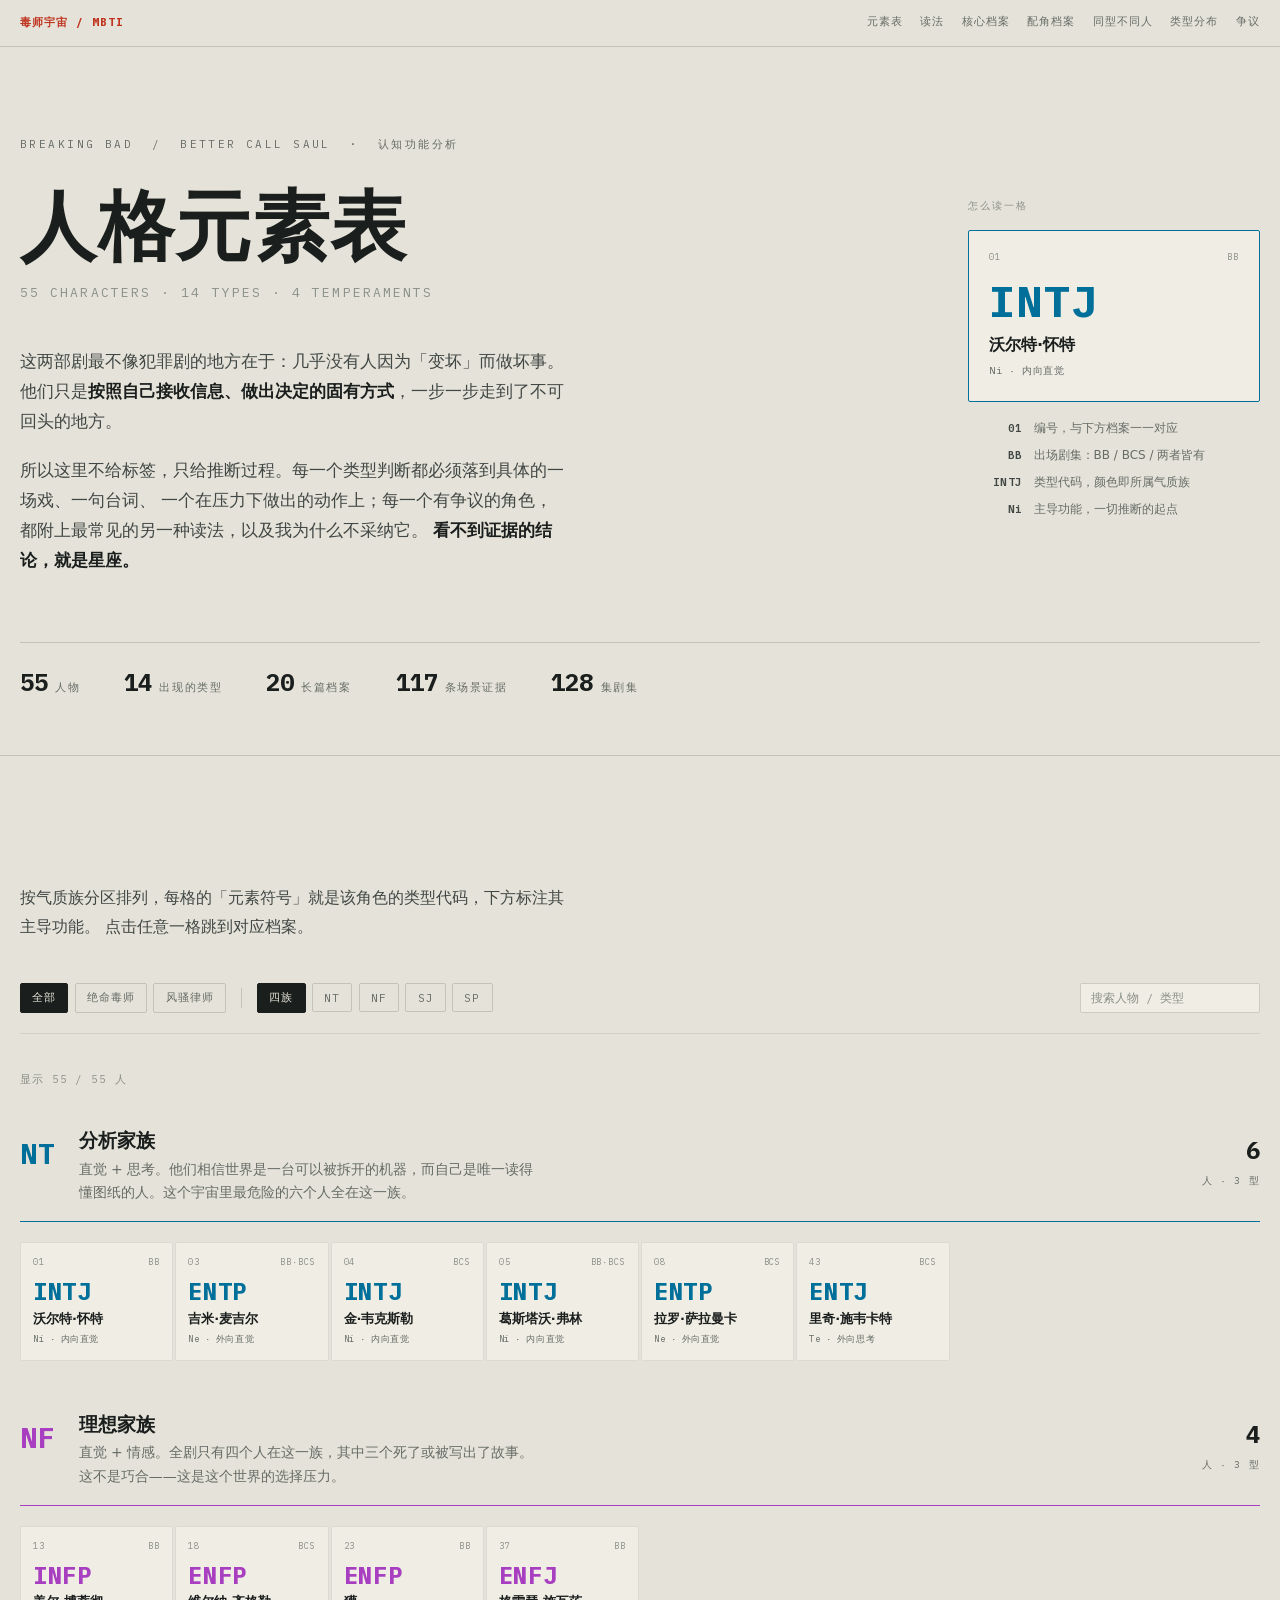
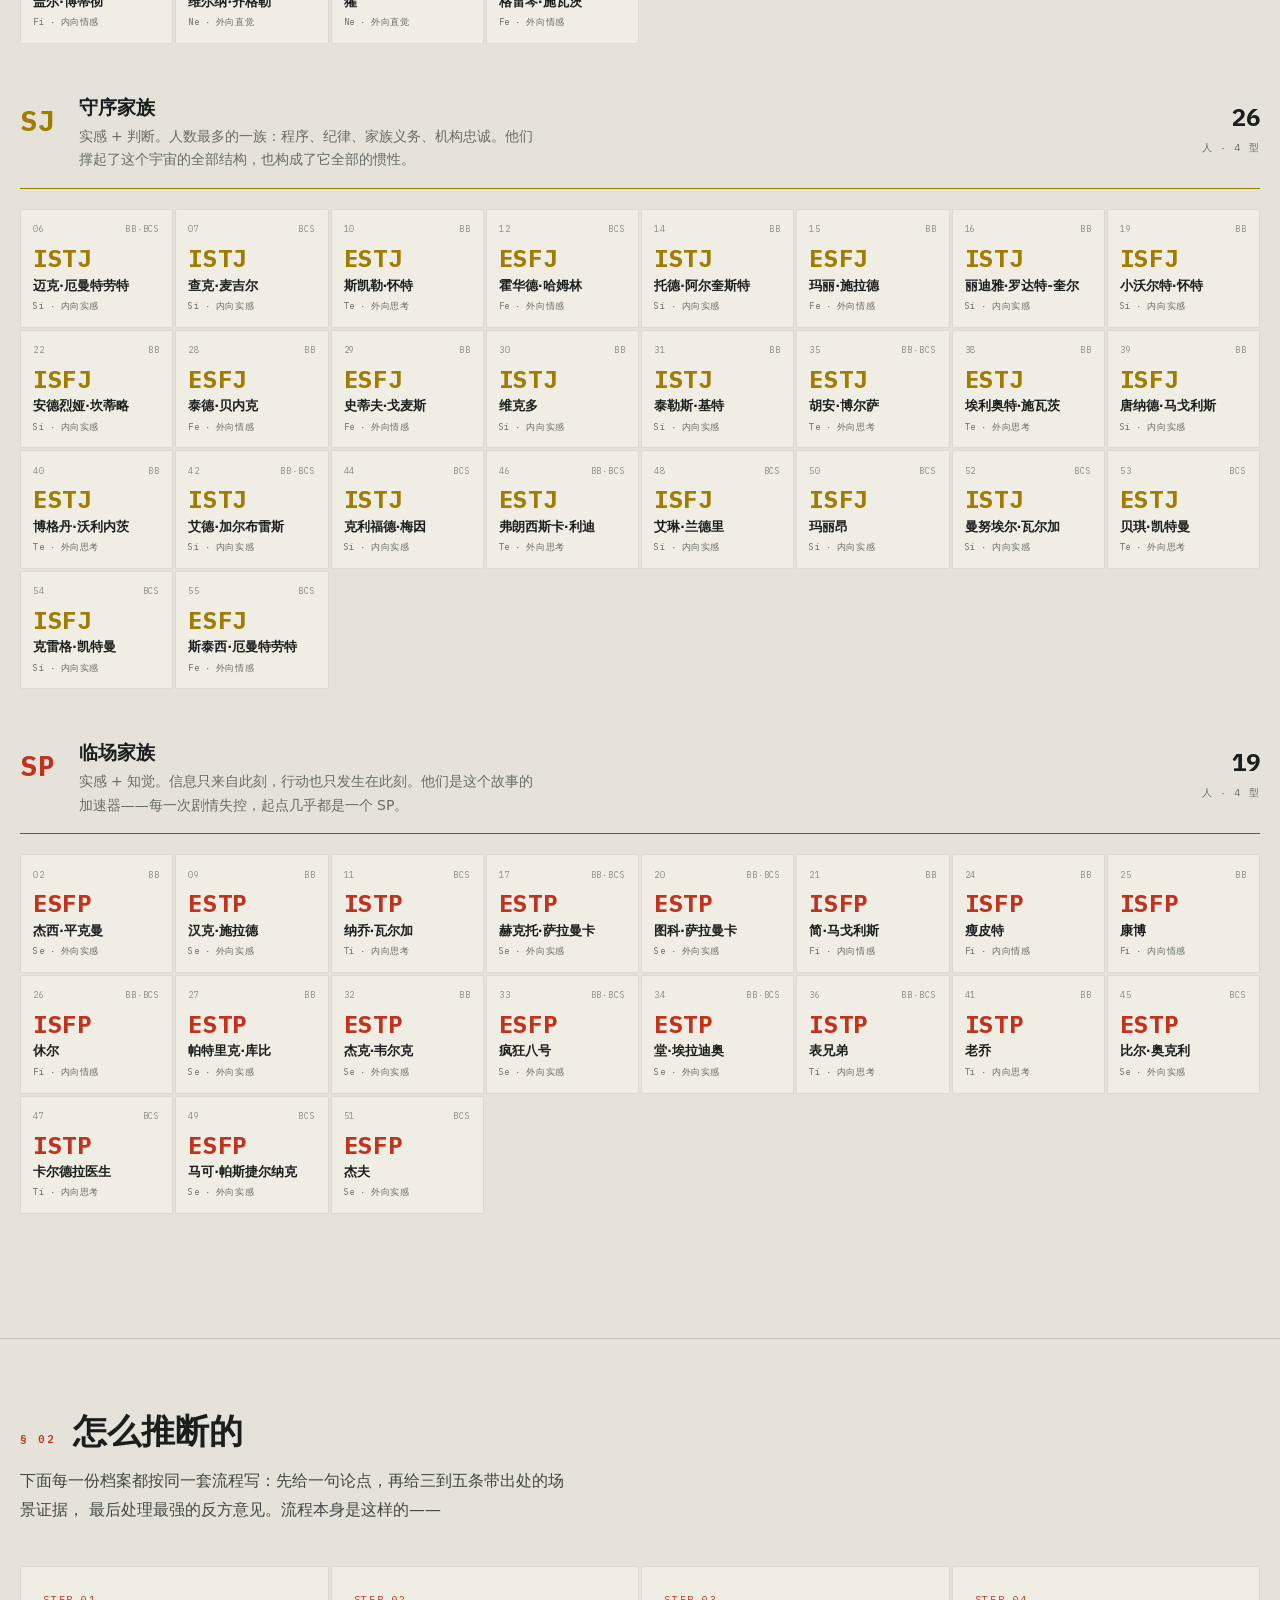
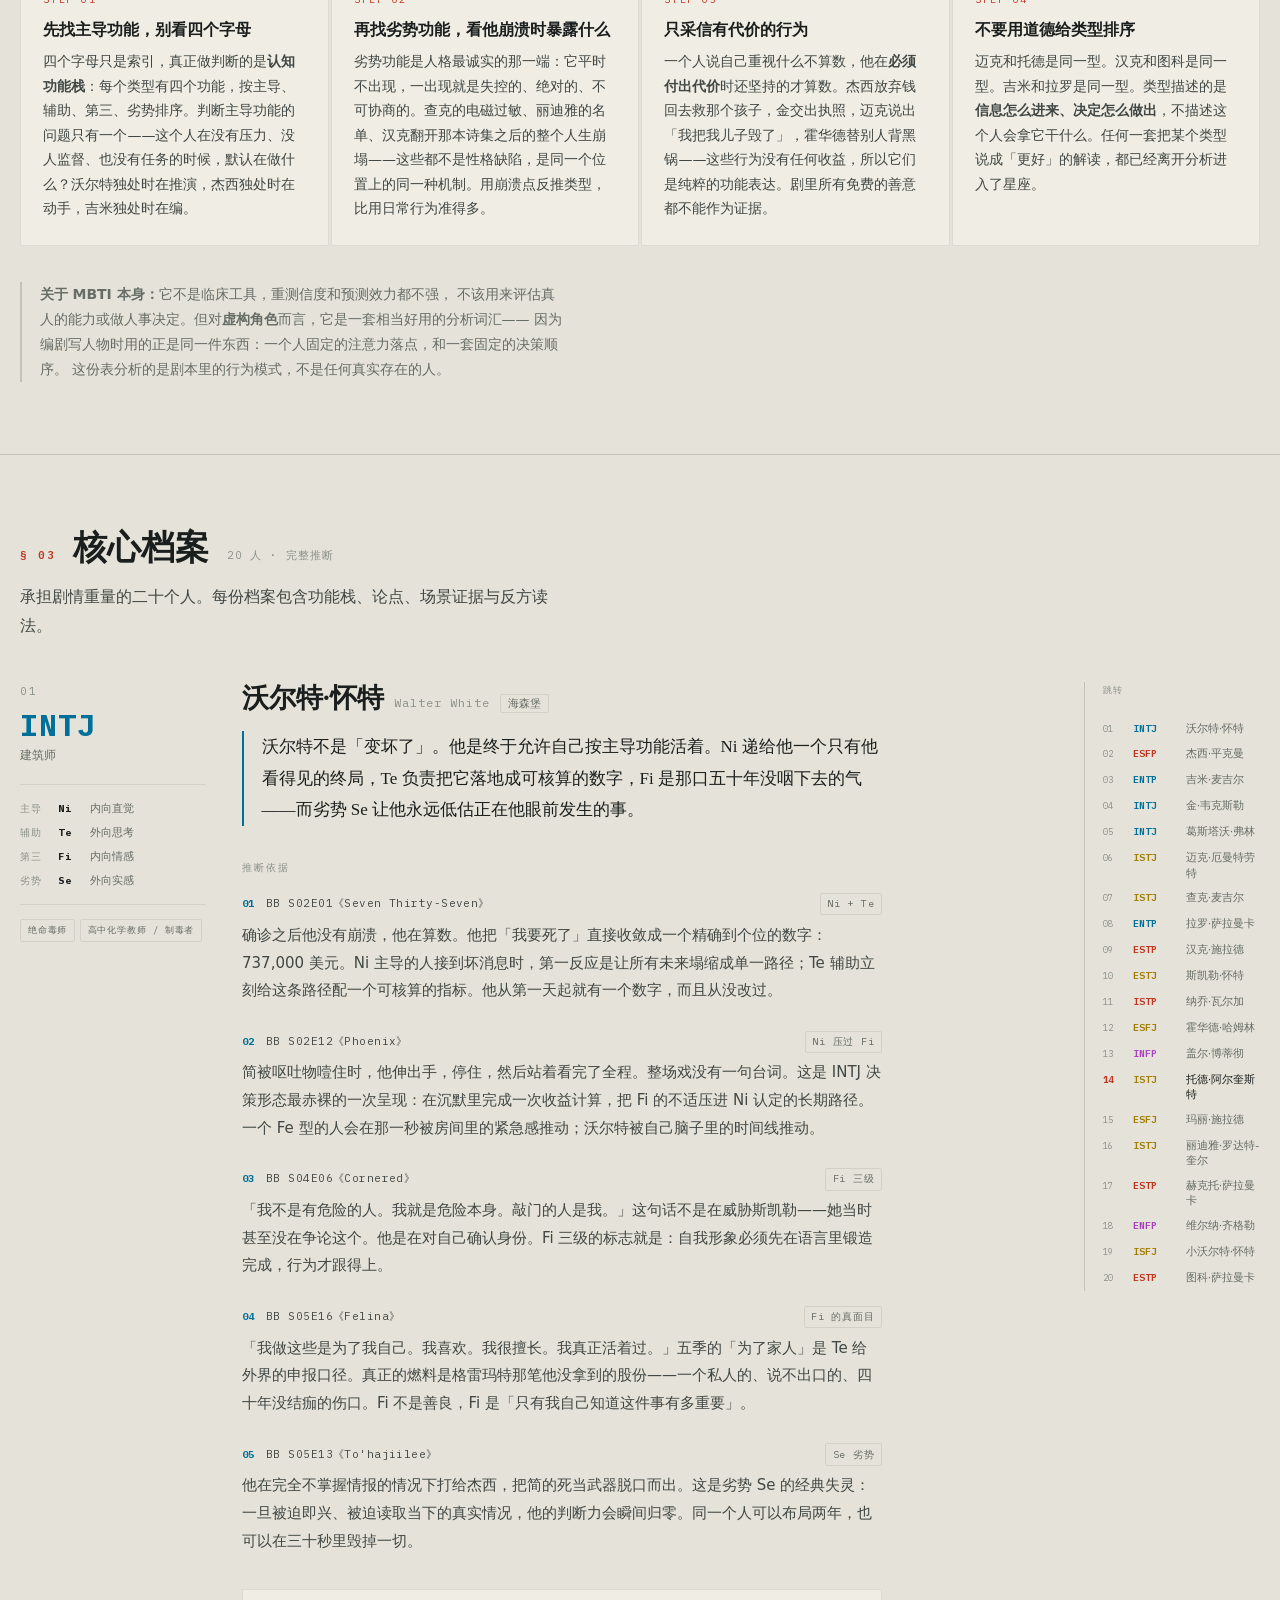
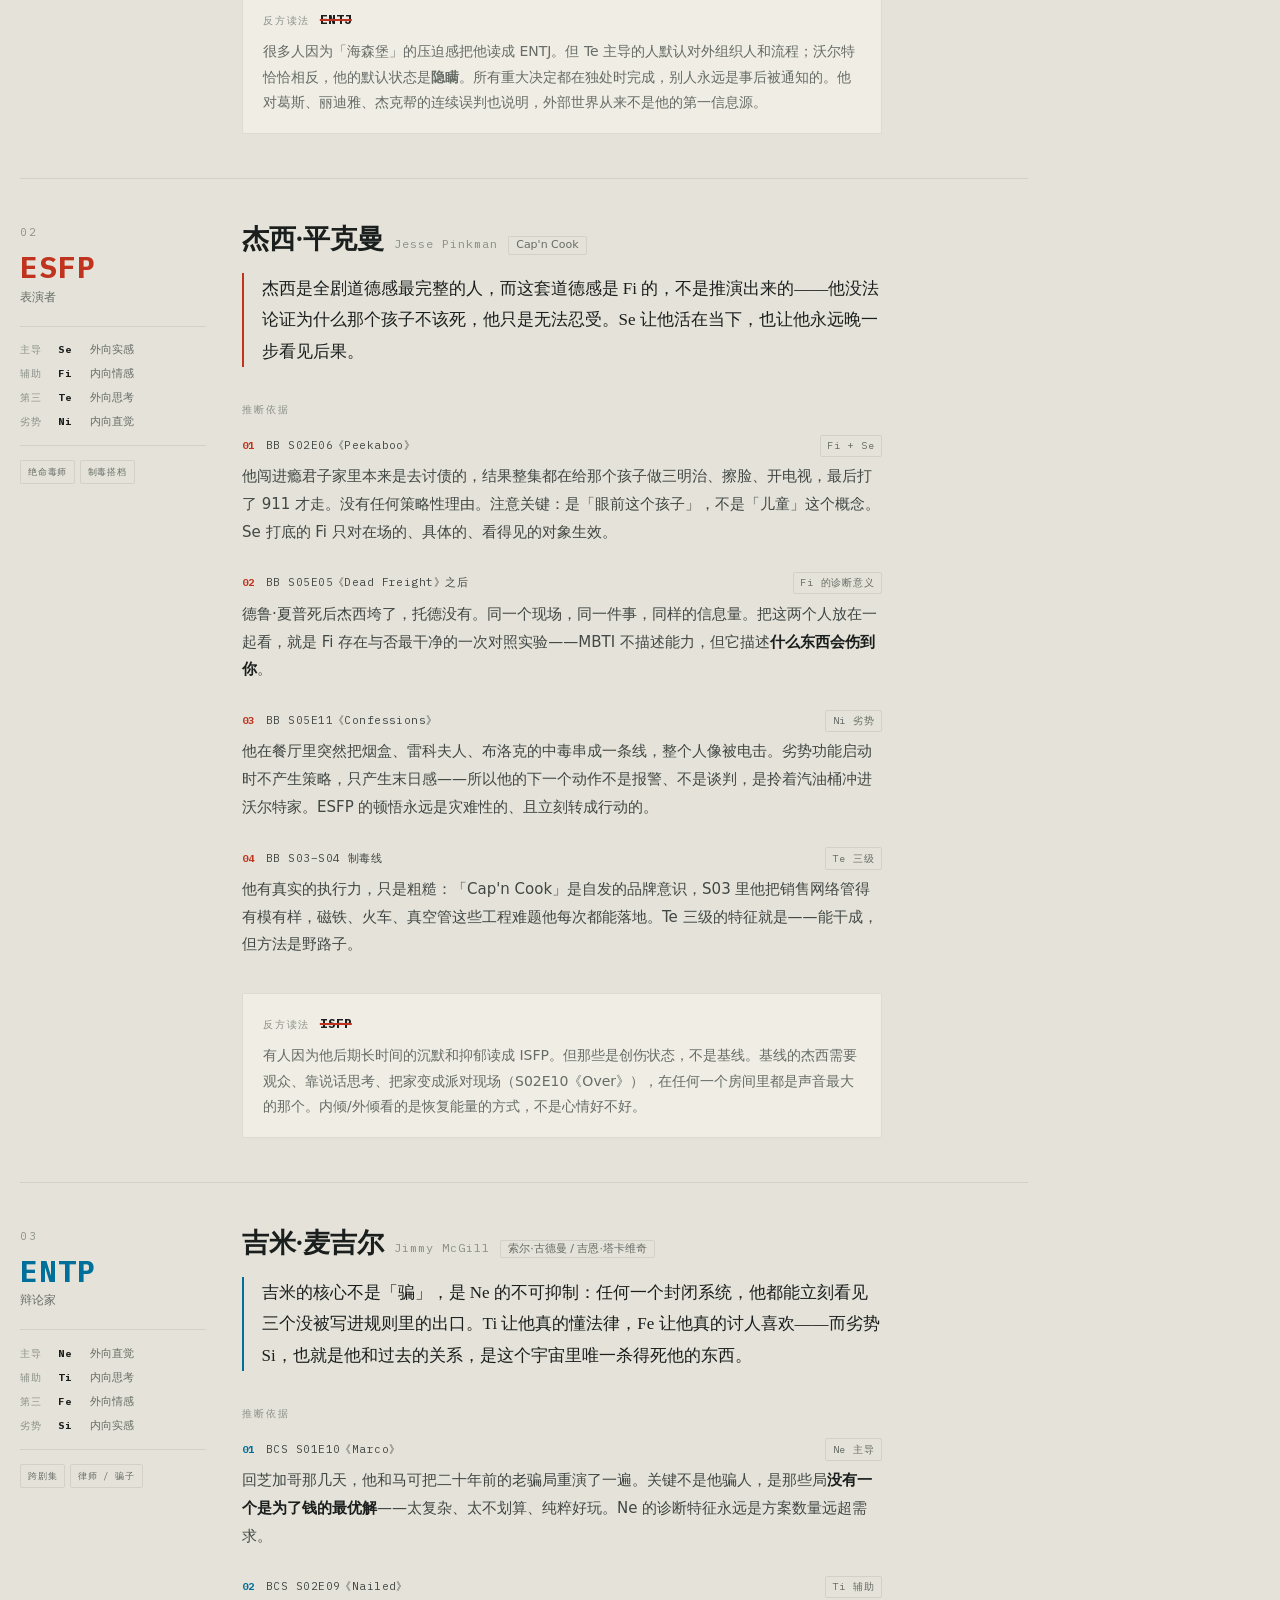
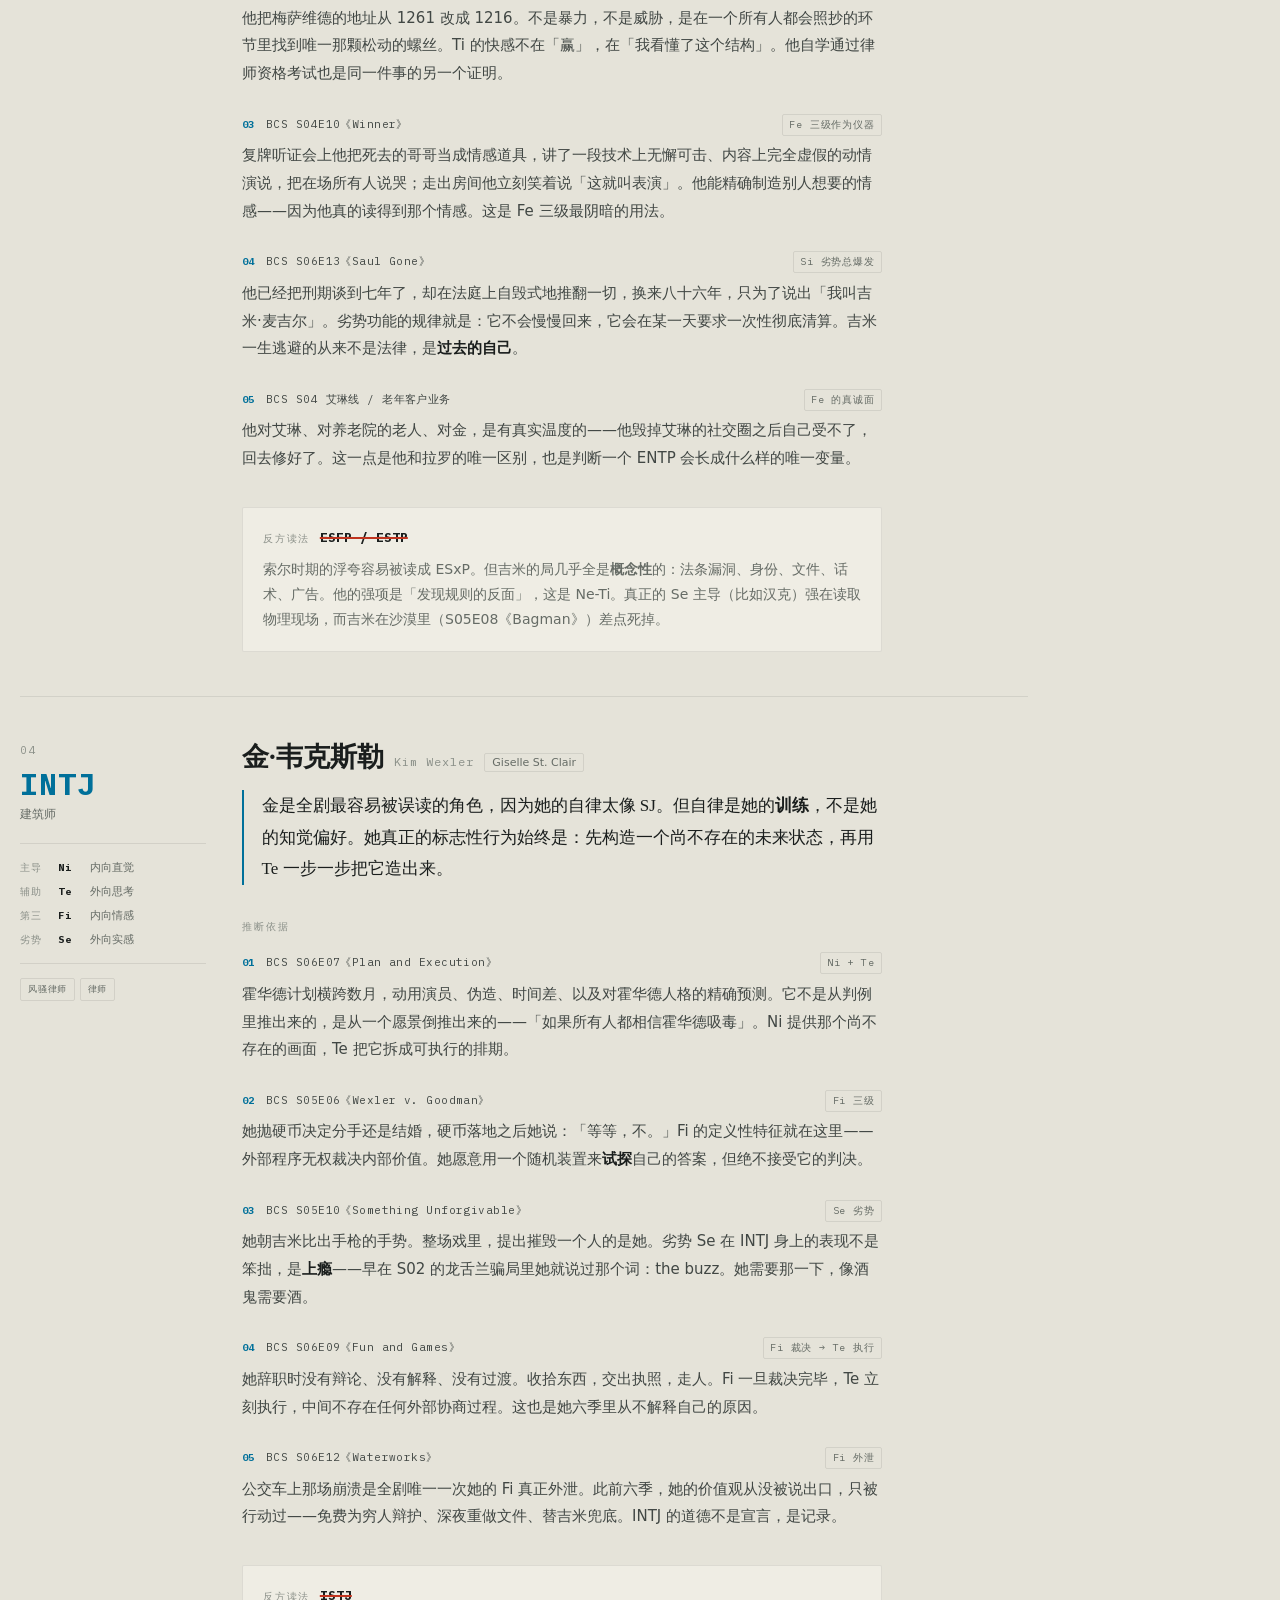
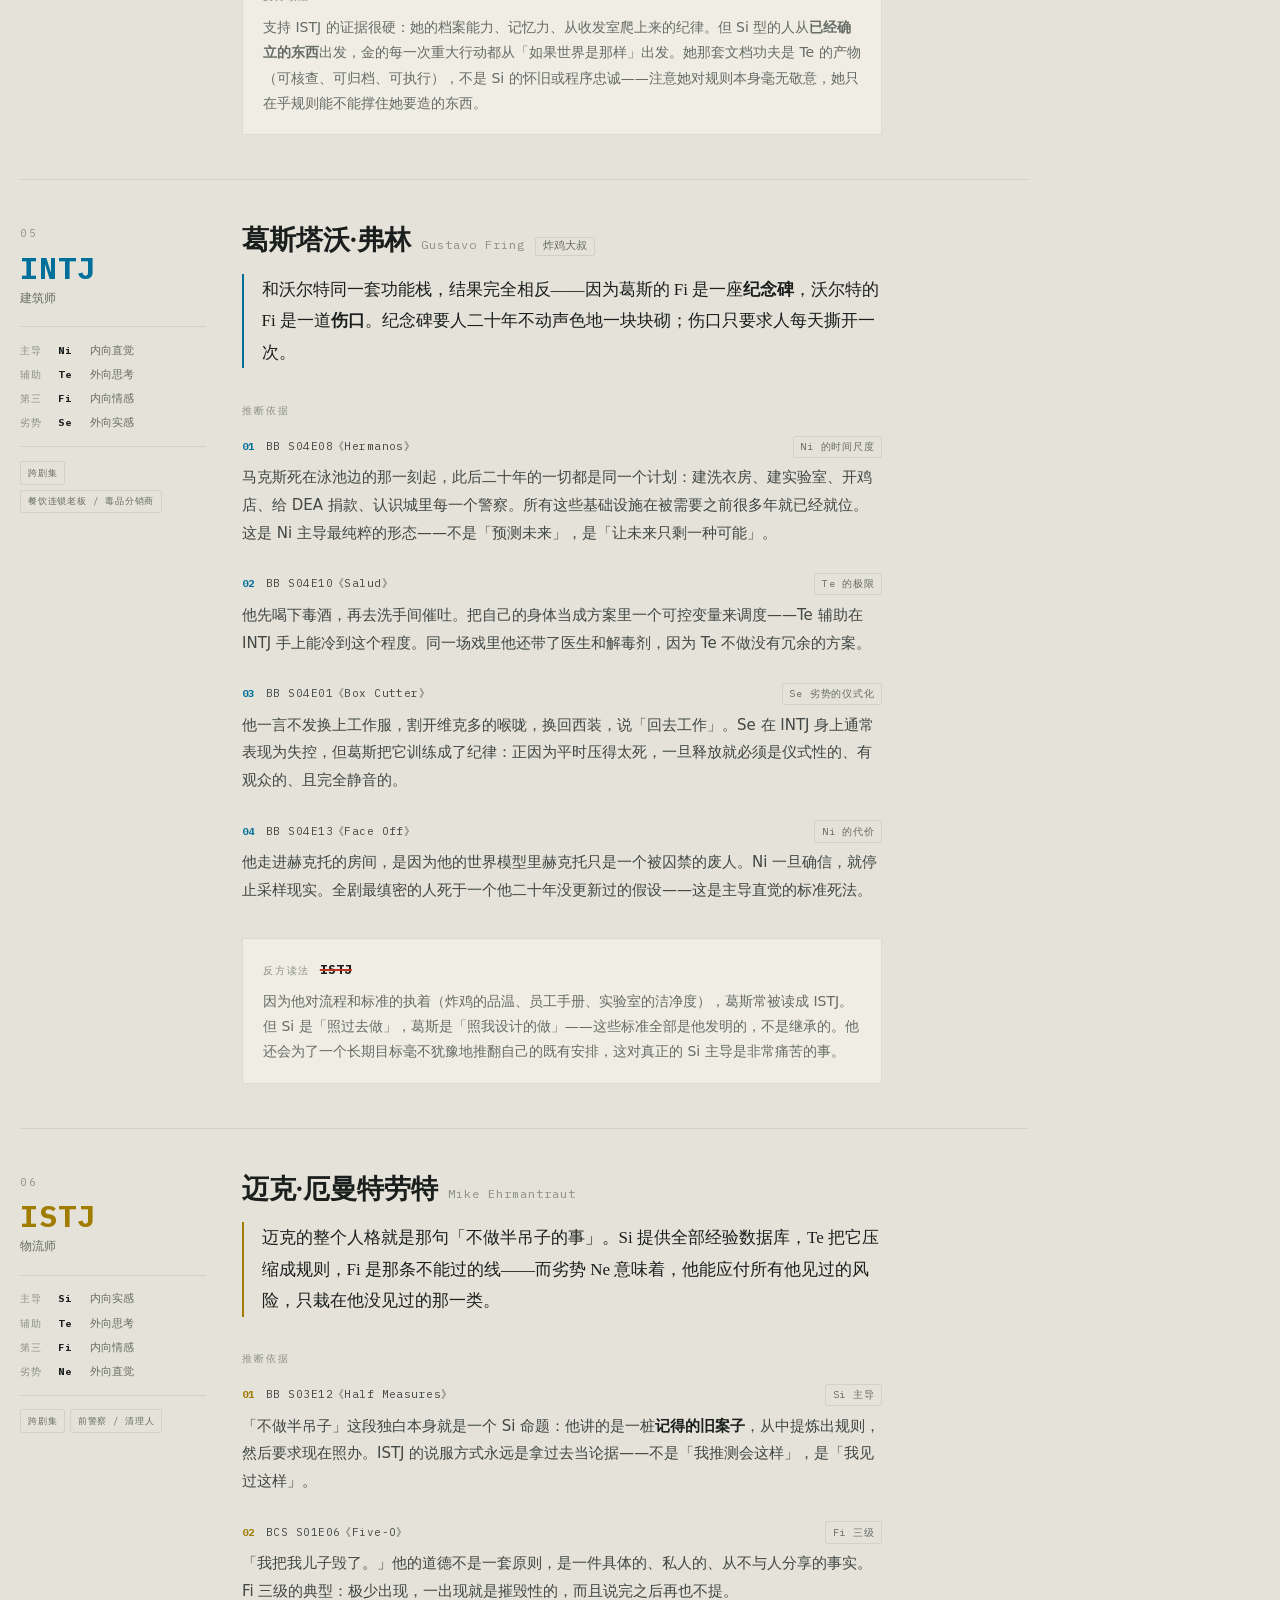
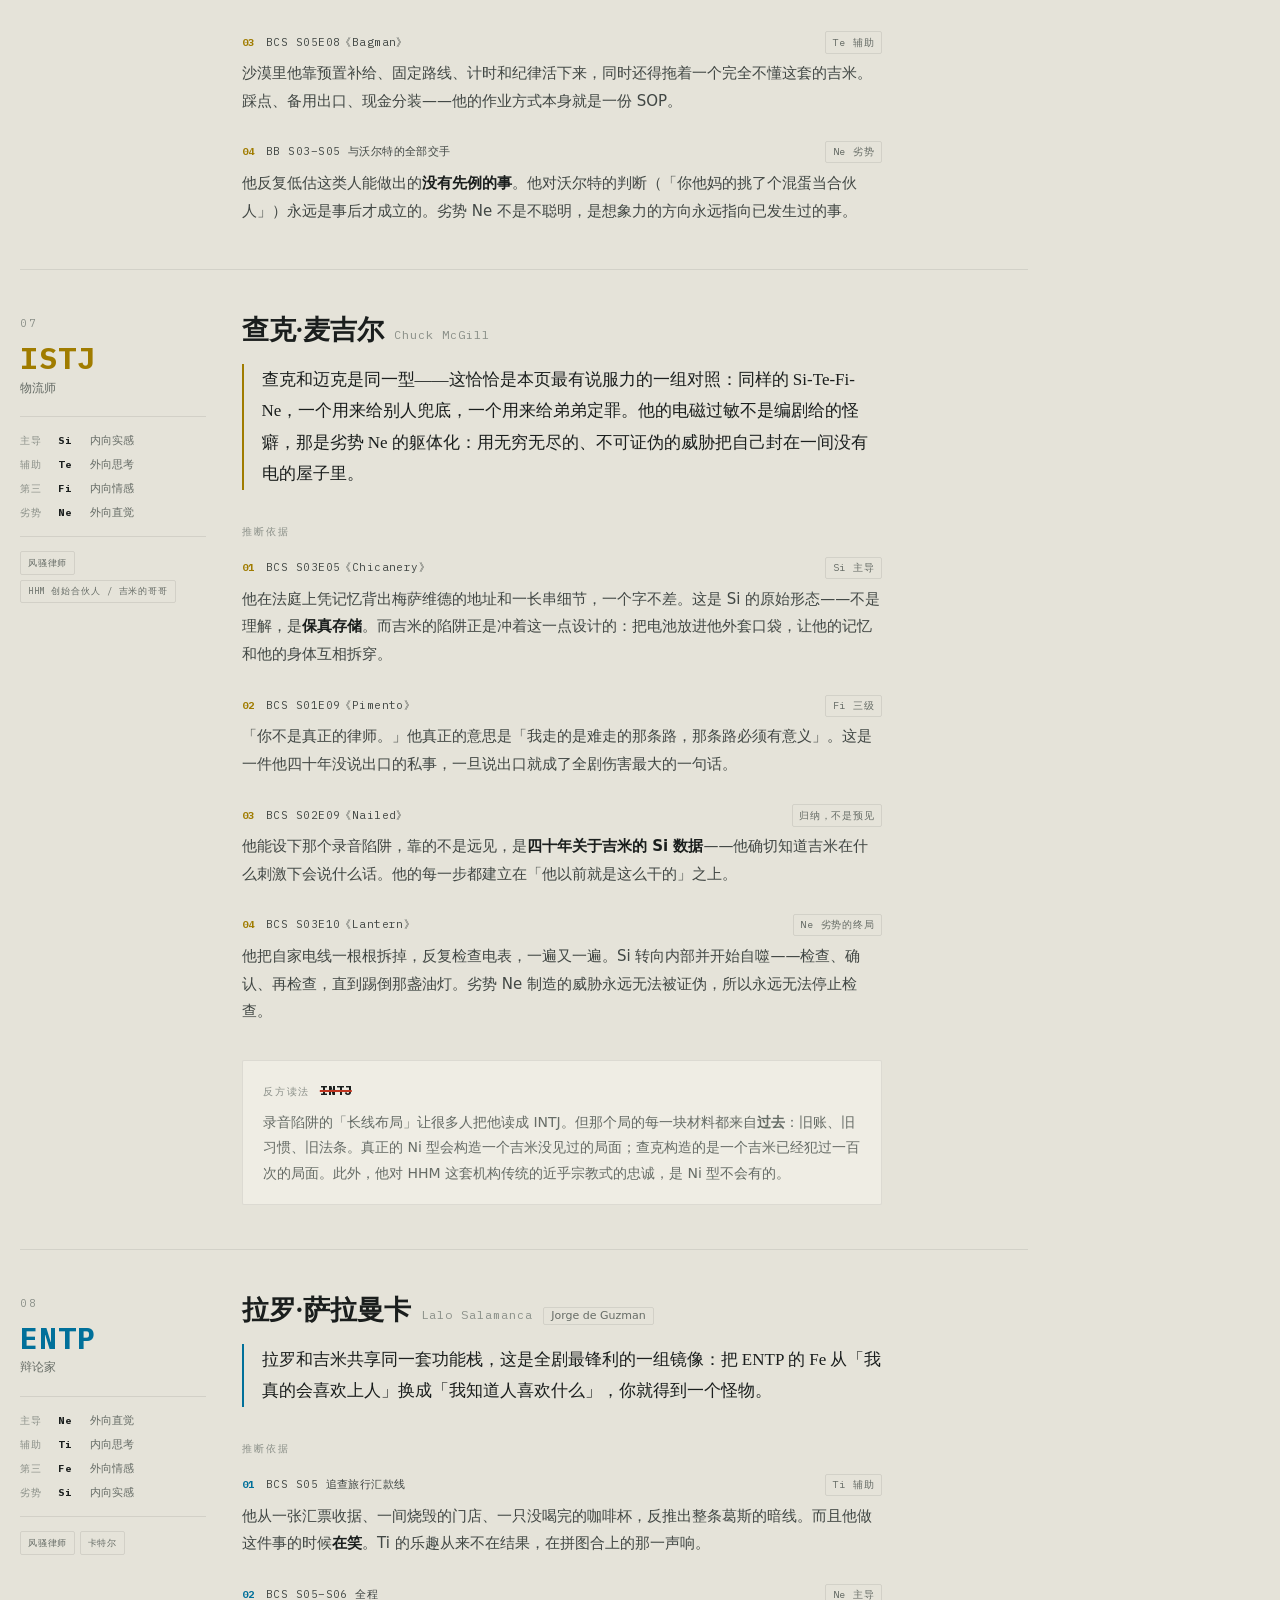
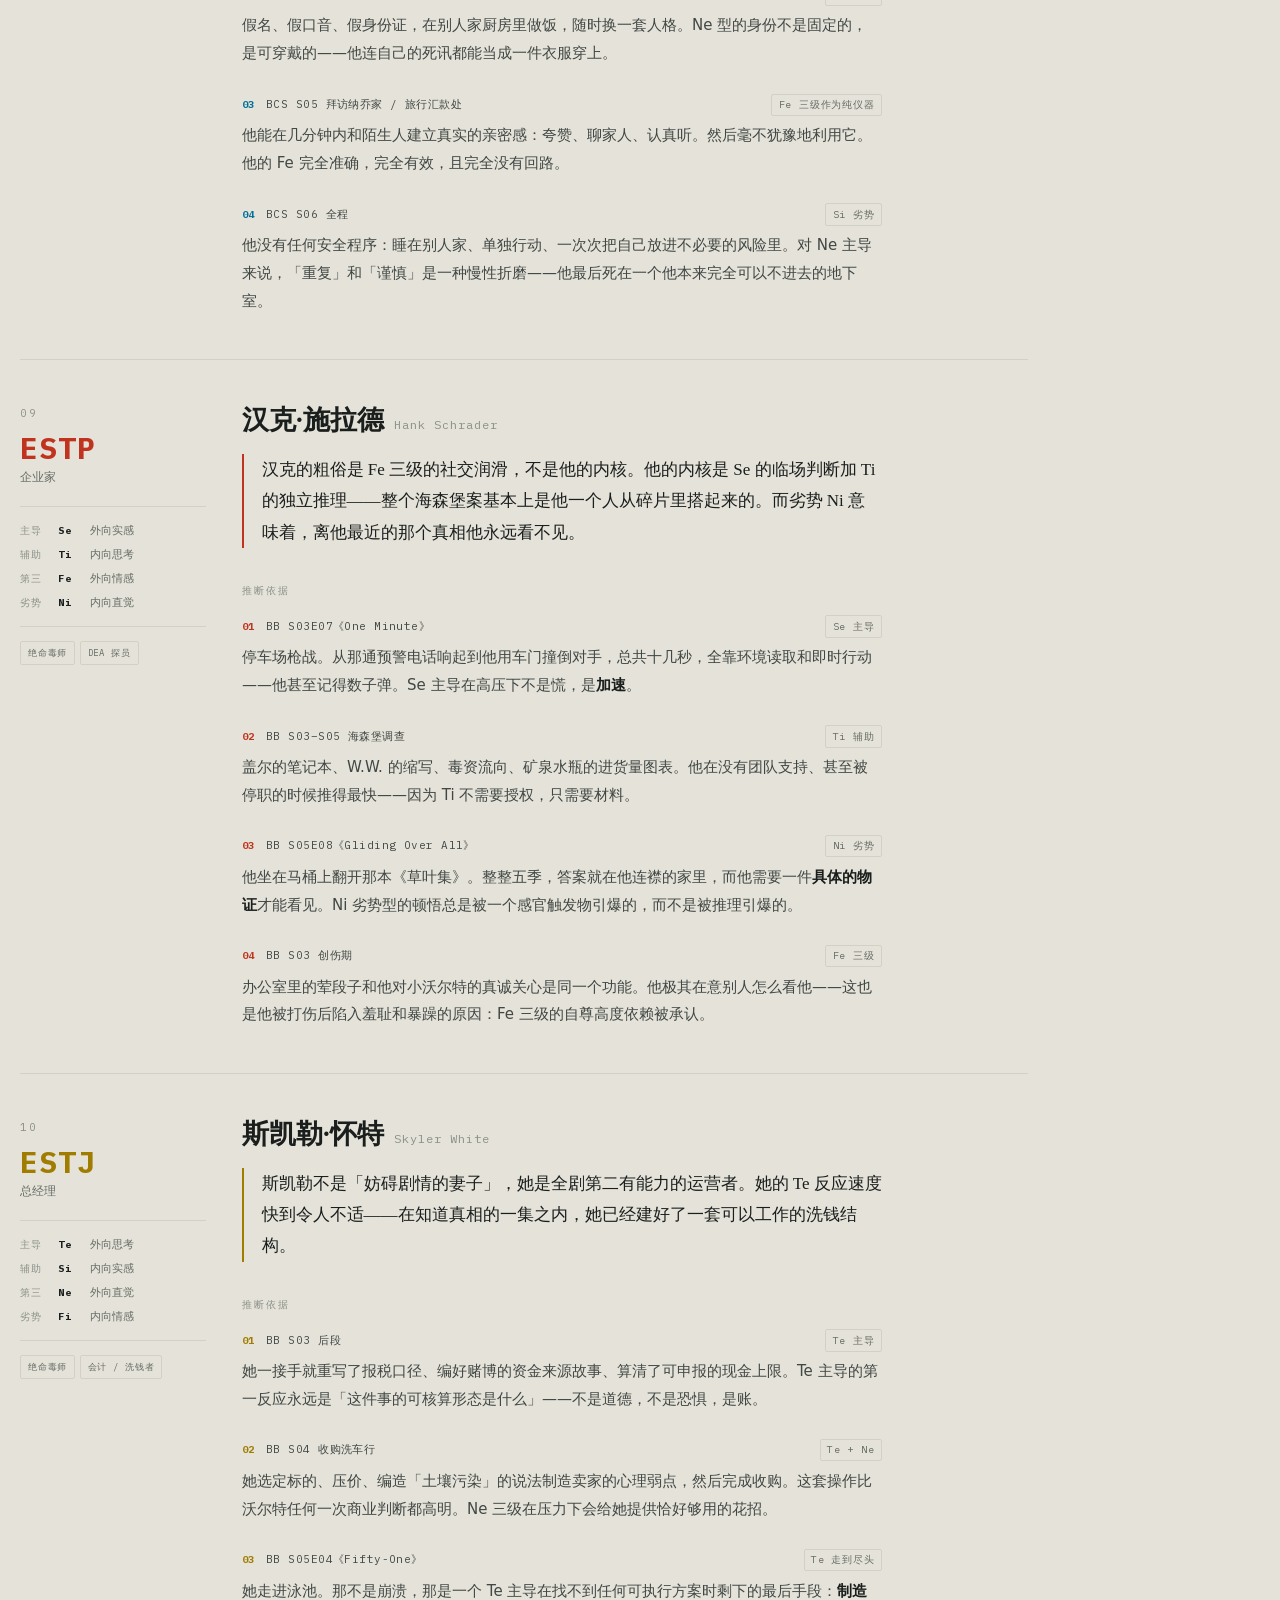
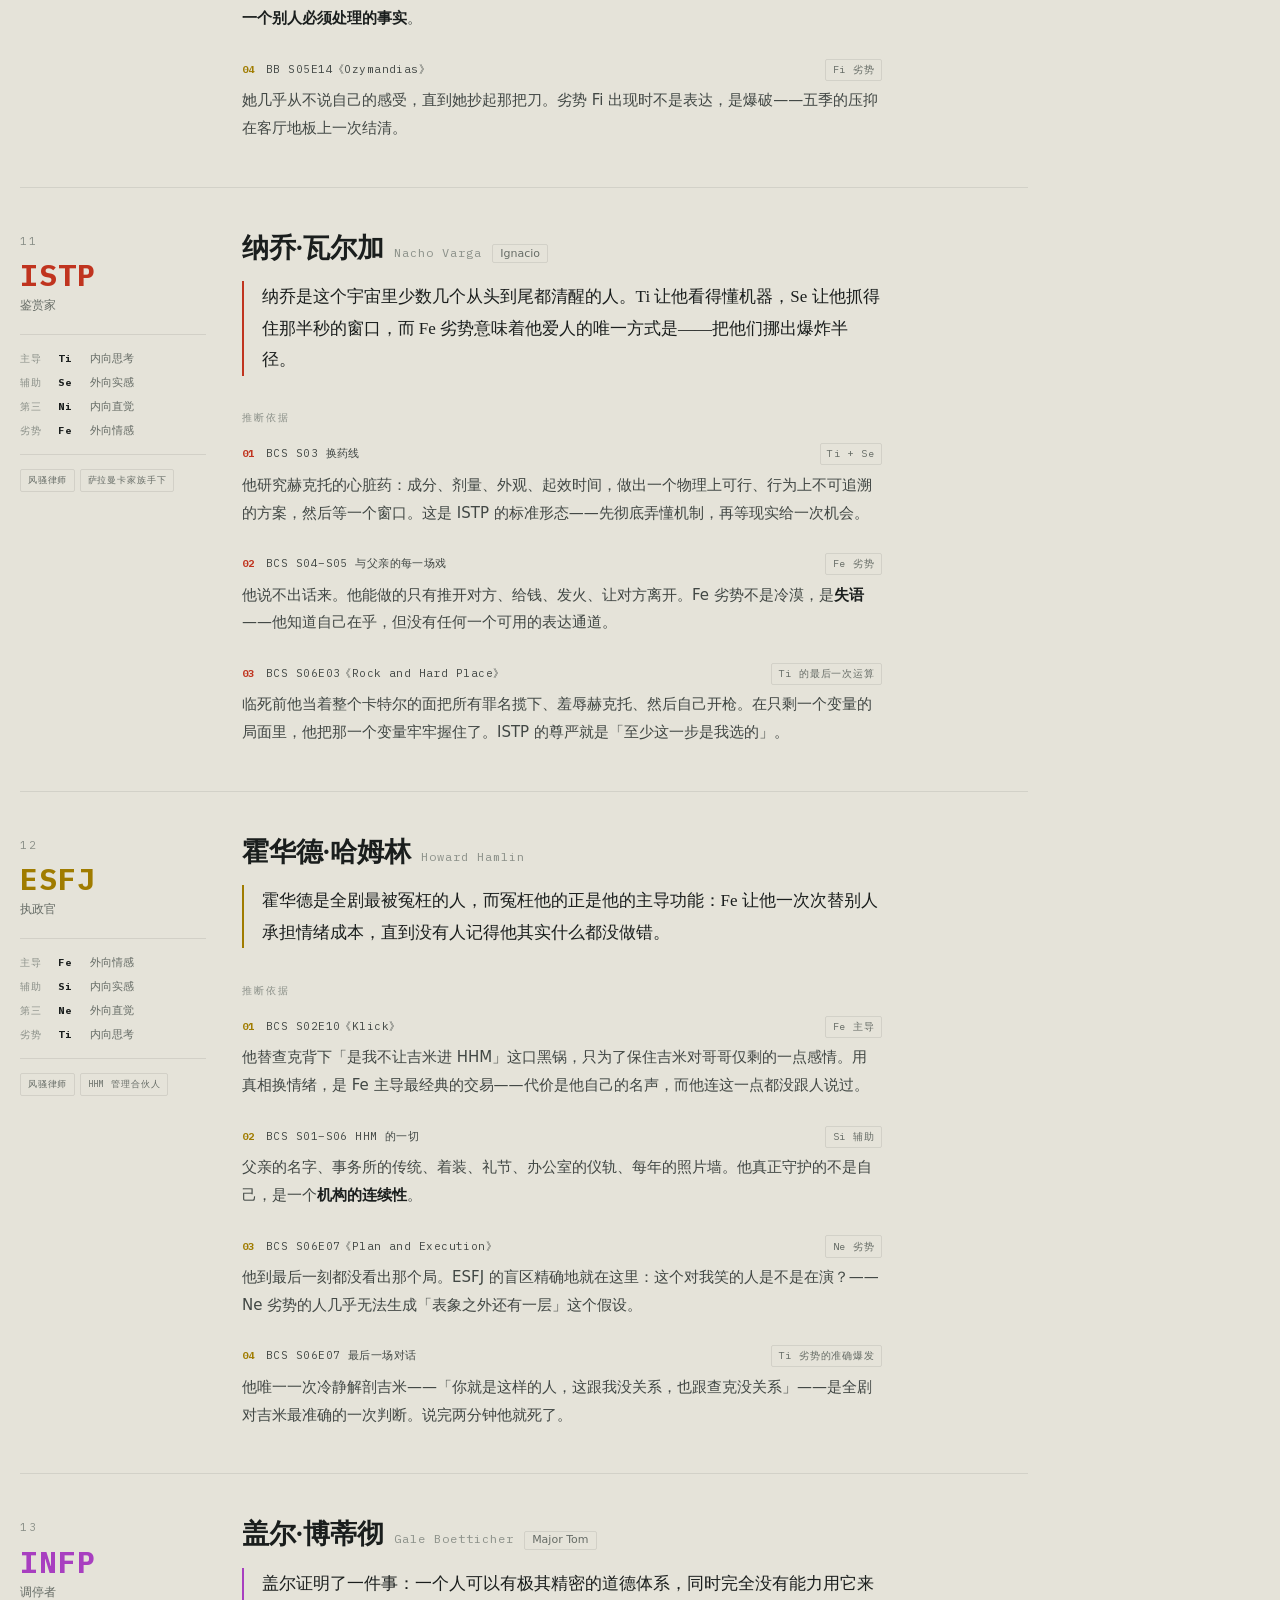
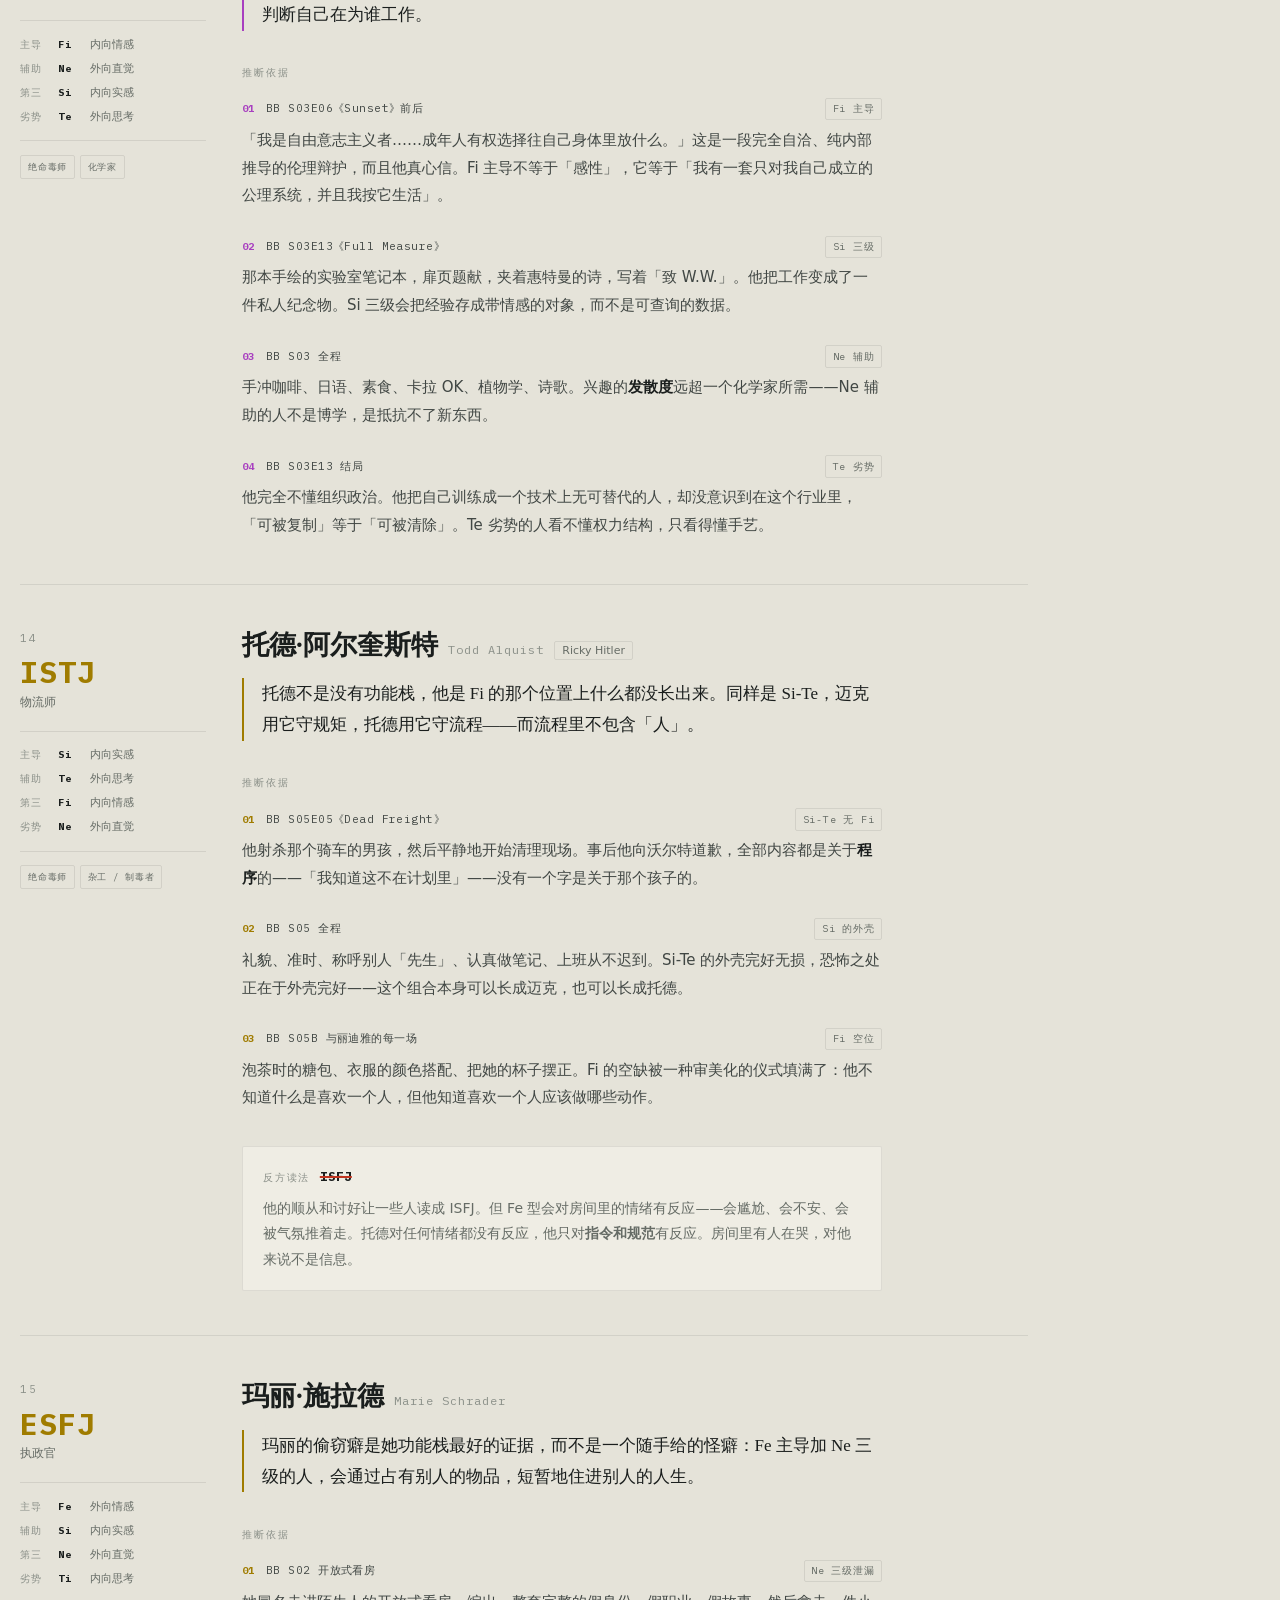
==== index.html @ 1310a6d3 "Add Breaking Bad universe MBTI analysis page A self-contained HTML page typing all 55 named characte" ====
<!doctype html>
<html lang="zh-CN">
<head>
<meta charset="utf-8">
<meta name="viewport" content="width=device-width,initial-scale=1">
<meta name="description" content="《绝命毒师》与《风骚律师》55 个角色的 MBTI 类型推断，每个判断都附具体场景证据与反方读法。">
<title>毒师宇宙人格元素表 · 55 个角色的 MBTI 推断</title>
<style>
@font-face{font-family:'PlexM';font-style:normal;font-weight:400;font-display:swap;
 src:url([data-uri]) format('woff2');}
@font-face{font-family:'PlexM';font-style:normal;font-weight:600;font-display:swap;
 src:url([data-uri]) format('woff2');}
@font-face{font-family:'PlexM';font-style:normal;font-weight:700;font-display:swap;
 src:url([data-uri]) format('woff2');}

:root{
  --ground:#e5e3d9; --surface:#efede4; --sunk:#dcd9cd;
  --ink:#1a1e1d; --ink-2:#414744; --muted:#666c66; --faint:#8b9089;
  --rule:rgba(26,30,29,.16); --rule-soft:rgba(26,30,29,.09);
  --NT:#00709a; --SJ:#a07c00; --NF:#a83fc0; --SP:#c0341f;
  --accent:var(--SP);
  --tint:rgba(26,30,29,.04);
  --mono:'PlexM',ui-monospace,'SFMono-Regular',Menlo,Consolas,monospace;
  --serif:'Songti SC','STSong','Source Han Serif SC','Noto Serif CJK SC','Noto Serif SC','SimSun',Georgia,serif;
  --sans:'PingFang SC','Hiragino Sans GB','Source Han Sans SC','Noto Sans CJK SC','Microsoft YaHei',system-ui,sans-serif;
  --measure:34rem;
  --shell:min(1240px,100% - 2.5rem);
}
@media (prefers-color-scheme:dark){
  :root{
    --ground:#14181a; --surface:#1d2122; --sunk:#101314;
    --ink:#e2e0d4; --ink-2:#bcbcb1; --muted:#93988f; --faint:#6d726b;
    --rule:rgba(226,224,212,.18); --rule-soft:rgba(226,224,212,.1);
    --NT:#0b9dc4; --SJ:#b08f16; --NF:#9a4fc4; --SP:#c03a2a;
    --tint:rgba(226,224,212,.05);
  }
}
:root[data-theme="dark"]{
  --ground:#14181a; --surface:#1d2122; --sunk:#101314;
  --ink:#e2e0d4; --ink-2:#bcbcb1; --muted:#93988f; --faint:#6d726b;
  --rule:rgba(226,224,212,.18); --rule-soft:rgba(226,224,212,.1);
  --NT:#0b9dc4; --SJ:#b08f16; --NF:#9a4fc4; --SP:#c03a2a;
  --tint:rgba(226,224,212,.05);
}
:root[data-theme="light"]{
  --ground:#e5e3d9; --surface:#efede4; --sunk:#dcd9cd;
  --ink:#1a1e1d; --ink-2:#414744; --muted:#666c66; --faint:#8b9089;
  --rule:rgba(26,30,29,.16); --rule-soft:rgba(26,30,29,.09);
  --NT:#00709a; --SJ:#a07c00; --NF:#a83fc0; --SP:#c0341f;
  --tint:rgba(26,30,29,.04);
}

*{box-sizing:border-box}
html{-webkit-text-size-adjust:100%}
body{margin:0;background:var(--ground);color:var(--ink);
 font-family:var(--sans);font-size:16px;line-height:1.78;
 font-feature-settings:"kern" 1;overflow-x:hidden}
a{color:inherit}
h1,h2,h3,h4{margin:0;font-family:var(--serif);font-weight:700;text-wrap:balance;line-height:1.24}
p{margin:0}
[data-fam="NT"]{--c:var(--NT)} [data-fam="NF"]{--c:var(--NF)}
[data-fam="SJ"]{--c:var(--SJ)} [data-fam="SP"]{--c:var(--SP)}
::selection{background:var(--ink);color:var(--ground)}
:focus-visible{outline:2px solid var(--accent);outline-offset:3px}

.shell{width:var(--shell);margin-inline:auto}

/* ── 顶栏 ── */
.topbar{position:sticky;top:0;z-index:40;background:var(--ground);
 border-bottom:1px solid var(--rule);}
.topbar-in{width:var(--shell);margin-inline:auto;display:flex;align-items:center;
 gap:1.25rem;height:46px;font-family:var(--mono);font-size:.6875rem;letter-spacing:.09em}
.topbar-mark{font-weight:700;color:var(--accent);white-space:nowrap}
.topbar-nav{display:flex;gap:1.1rem;margin-left:auto;overflow-x:auto;scrollbar-width:none}
.topbar-nav::-webkit-scrollbar{display:none}
.topbar-nav a{text-decoration:none;color:var(--muted);white-space:nowrap;
 padding-bottom:1px;border-bottom:1px solid transparent}
.topbar-nav a:hover{color:var(--ink);border-bottom-color:var(--accent)}

/* ── 开篇 ── */
.hero{padding:5.5rem 0 3.25rem;border-bottom:1px solid var(--rule)}
.hero-grid{display:grid;grid-template-columns:minmax(0,1fr) 292px;gap:4.5rem;align-items:start}
.eyebrow{font-family:var(--mono);font-size:.6875rem;letter-spacing:.22em;
 text-transform:uppercase;color:var(--muted);display:block;margin-bottom:1.6rem}
.hero h1{font-size:clamp(2.6rem,7.5vw,4.75rem);letter-spacing:.02em;margin-bottom:.4rem}
.hero-sub{font-family:var(--mono);font-size:.8125rem;letter-spacing:.16em;
 color:var(--faint);margin-bottom:2.6rem}
.hero-lede{max-width:var(--measure);font-size:1.0625rem;color:var(--ink-2);margin-bottom:1.15rem}
.hero-lede strong{color:var(--ink);font-weight:600}
.hero-stats{display:flex;flex-wrap:wrap;gap:0 2.75rem;margin-top:3rem;
 border-top:1px solid var(--rule);padding-top:1.1rem}
.stat{display:flex;align-items:baseline;gap:.45rem}
.stat-n{font-family:var(--mono);font-weight:700;font-size:1.5rem;font-variant-numeric:tabular-nums}
.stat-l{font-family:var(--mono);font-size:.6875rem;letter-spacing:.14em;color:var(--muted)}

/* ── 读表样本 ── */
.specimen{margin:0;padding-top:3.9rem}
.spec-cap{font-family:var(--mono);font-size:.625rem;letter-spacing:.2em;
 color:var(--faint);margin-bottom:.9rem}
.spec-tile{display:flex;flex-direction:column;padding:1.15rem 1.25rem 1.3rem;
 background:var(--surface);border:1px solid var(--c);border-radius:2px}
.spec-code{font-family:var(--mono);font-weight:700;font-size:2.75rem;letter-spacing:.03em;
 color:var(--c);line-height:1;margin:.85rem 0 .55rem}
.spec-name{font-size:1rem;font-weight:600}
.spec-fn{font-family:var(--mono);font-size:.625rem;letter-spacing:.06em;color:var(--muted);margin-top:.15rem}
.spec-keys{list-style:none;margin:1.05rem 0 0;padding:0;display:flex;flex-direction:column;gap:.5rem}
.spec-keys li{display:grid;grid-template-columns:3.4rem 1fr;gap:.7rem;align-items:baseline;
 font-size:.75rem;color:var(--muted);line-height:1.6}
.spec-keys .k{font-family:var(--mono);font-size:.6875rem;font-weight:600;color:var(--ink-2);
 text-align:right;letter-spacing:.04em}

/* ── 区块 ── */
.sec{padding:4.5rem 0;border-bottom:1px solid var(--rule)}
.sec-head{display:flex;align-items:baseline;gap:1.1rem;margin-bottom:.9rem;flex-wrap:wrap}
.sec-no{font-family:var(--mono);font-size:.6875rem;letter-spacing:.18em;color:var(--accent);font-weight:600}
.sec-head h2{font-size:clamp(1.5rem,3.4vw,2.1rem)}
.sec-intro{max-width:var(--measure);color:var(--ink-2);margin-bottom:2.6rem}

/* ── 筛选 ── */
.filters{display:flex;flex-wrap:wrap;gap:.5rem .4rem;align-items:center;
 margin-bottom:2.25rem;padding-bottom:1.25rem;border-bottom:1px solid var(--rule-soft)}
.chip{font-family:var(--mono);font-size:.6875rem;letter-spacing:.09em;
 padding:.4rem .7rem;border:1px solid var(--rule);background:transparent;color:var(--muted);
 cursor:pointer;border-radius:2px;transition:color .14s,border-color .14s,background .14s}
.chip:hover{color:var(--ink);border-color:var(--ink-2)}
.chip[aria-pressed="true"]{background:var(--ink);color:var(--ground);border-color:var(--ink)}
.chip-sep{width:1px;height:20px;background:var(--rule);margin:0 .55rem}
.search{font-family:var(--mono);font-size:.75rem;padding:.4rem .65rem;
 border:1px solid var(--rule);background:var(--surface);color:var(--ink);
 border-radius:2px;width:180px;margin-left:auto}
.search::placeholder{color:var(--faint)}
.count-note{font-family:var(--mono);font-size:.6875rem;color:var(--faint);letter-spacing:.08em}
p.count-note{margin-bottom:2.5rem}

/* ── 气质族 ── */
.band{margin-bottom:3.25rem}
.band-head{display:grid;grid-template-columns:auto 1fr auto;gap:1.4rem;align-items:start;
 padding-bottom:1rem;margin-bottom:1.25rem;border-bottom:1px solid var(--c)}
.band-code{font-family:var(--mono);font-weight:700;font-size:1.75rem;color:var(--c);letter-spacing:.04em}
.band-name{font-size:1.1875rem;margin-bottom:.3rem}
.band-desc{font-size:.875rem;color:var(--muted);max-width:52ch;line-height:1.7}
.band-num{text-align:right;white-space:nowrap;font-family:var(--mono)}
.band-n{font-size:1.5rem;font-weight:700;font-variant-numeric:tabular-nums}
.band-nl{display:block;font-size:.625rem;letter-spacing:.12em;color:var(--muted)}

.tiles{display:grid;grid-template-columns:repeat(auto-fill,minmax(146px,1fr));gap:2px}
.tile{display:flex;flex-direction:column;gap:.1rem;padding:.7rem .75rem .8rem;
 background:var(--surface);border:1px solid var(--rule-soft);border-radius:2px;
 text-decoration:none;transition:border-color .14s,background .14s,transform .14s}
.tile:hover{border-color:var(--c);background:var(--sunk);transform:translateY(-1px)}
.tile-top{display:flex;justify-content:space-between;align-items:center;
 font-family:var(--mono);font-size:.5625rem;letter-spacing:.1em;color:var(--faint)}
.tile-idx{font-variant-numeric:tabular-nums}
.tile-code{font-family:var(--mono);font-weight:700;font-size:1.5rem;letter-spacing:.03em;
 color:var(--c);margin:.45rem 0 .3rem;line-height:1}
.tile-name{font-size:.8125rem;font-weight:600;line-height:1.4;color:var(--ink)}
.tile-fn{font-family:var(--mono);font-size:.5625rem;letter-spacing:.06em;color:var(--muted);margin-top:.1rem}
.is-hidden{display:none !important}

/* ── 读法 ── */
.method{display:grid;grid-template-columns:repeat(auto-fit,minmax(268px,1fr));gap:2px;margin-bottom:2.25rem}
.mcard{background:var(--surface);border:1px solid var(--rule-soft);border-radius:2px;padding:1.5rem 1.4rem}
.mcard h4{font-size:1rem;margin-bottom:.6rem}
.mcard p{font-size:.875rem;color:var(--ink-2);line-height:1.75}
.mcard-k{font-family:var(--mono);font-size:.625rem;letter-spacing:.16em;color:var(--accent);
 display:block;margin-bottom:.7rem}
.caveat{max-width:var(--measure);font-size:.875rem;color:var(--muted);
 border-left:2px solid var(--rule);padding-left:1.1rem;line-height:1.8}

/* ── 档案 ── */
.core-wrap{display:grid;grid-template-columns:minmax(0,1fr) 176px;gap:3.5rem;align-items:start}
.core-index{position:sticky;top:62px;align-self:start;
 max-height:calc(100vh - 92px);overflow-y:auto;scrollbar-width:thin;
 border-left:1px solid var(--rule);padding-left:1.1rem}
.ci-label{display:block;font-family:var(--mono);font-size:.5625rem;letter-spacing:.2em;
 color:var(--faint);margin-bottom:.85rem;position:sticky;top:0;background:var(--ground);padding-bottom:.3rem}
.ci-list{list-style:none;margin:0;padding:0;display:flex;flex-direction:column;gap:.05rem}
.ci-list a{display:grid;grid-template-columns:1.5rem 2.9rem 1fr;gap:.4rem;align-items:baseline;
 text-decoration:none;padding:.2rem 0;color:var(--muted);
 border-bottom:1px solid transparent;transition:color .14s}
.ci-list a:hover{color:var(--ink)}
.ci-n{font-family:var(--mono);font-size:.5625rem;color:var(--faint);font-variant-numeric:tabular-nums}
.ci-code{font-family:var(--mono);font-size:.625rem;font-weight:600;color:var(--c)}
.ci-name{font-size:.6875rem;line-height:1.4}
.ci-list a.is-cur{color:var(--ink)}
.ci-list a.is-cur .ci-n{color:var(--accent);font-weight:700}

.dossier{display:grid;grid-template-columns:186px minmax(0,1fr);gap:2.25rem;
 padding:2.75rem 0;border-top:1px solid var(--rule-soft);scroll-margin-top:64px}
.dossier:first-of-type{border-top:none;padding-top:0}
.rail{font-family:var(--mono);position:sticky;top:64px;align-self:start}
.rail-idx{font-size:.6875rem;letter-spacing:.14em;color:var(--faint);
 font-variant-numeric:tabular-nums;margin-bottom:.55rem}
.rail-code{font-size:1.875rem;font-weight:700;letter-spacing:.03em;color:var(--c);line-height:1}
.rail-cn{font-family:var(--sans);font-size:.75rem;color:var(--muted);margin:.3rem 0 1.1rem}
.stack{display:flex;flex-direction:column;gap:.28rem;padding:.85rem 0;
 border-top:1px solid var(--rule-soft);border-bottom:1px solid var(--rule-soft)}
.fn{display:grid;grid-template-columns:2.4rem 2rem 1fr;align-items:baseline;
 font-size:.625rem;letter-spacing:.05em}
.fn-pos{color:var(--faint)}
.fn-code{font-weight:700;color:var(--ink)}
.fn-cn{font-family:var(--sans);color:var(--muted);font-size:.6875rem;letter-spacing:0}
.rail-tags{display:flex;flex-wrap:wrap;gap:.3rem;margin-top:.85rem}
.tag{font-size:.5625rem;letter-spacing:.1em;color:var(--muted);
 border:1px solid var(--rule-soft);padding:.18rem .42rem;border-radius:2px}

.body{max-width:40rem}
.d-name{font-size:1.6875rem;margin-bottom:1rem;display:flex;flex-wrap:wrap;align-items:baseline;gap:.65rem}
.d-en{font-family:var(--mono);font-size:.75rem;font-weight:400;letter-spacing:.08em;color:var(--faint)}
.d-alias{font-family:var(--sans);font-size:.6875rem;font-weight:400;color:var(--muted);
 border:1px solid var(--rule-soft);padding:.1rem .45rem;border-radius:2px}
.thesis{font-family:var(--serif);font-size:1.0625rem;line-height:1.85;color:var(--ink);
 padding-left:1.1rem;border-left:2px solid var(--c);margin-bottom:2.1rem}
.thesis strong{font-weight:700}
.ev-label{font-family:var(--mono);font-size:.625rem;letter-spacing:.2em;
 color:var(--faint);margin-bottom:1rem}
.ev-list{list-style:none;margin:0;padding:0;display:flex;flex-direction:column;gap:1.6rem}
.ev-head{display:flex;flex-wrap:wrap;align-items:baseline;gap:.5rem .75rem;margin-bottom:.4rem}
.ev-n{font-family:var(--mono);font-size:.625rem;font-weight:700;color:var(--c);
 font-variant-numeric:tabular-nums}
.ev-cite{font-family:var(--mono);font-size:.6875rem;letter-spacing:.04em;color:var(--ink-2)}
.ev-fn{font-family:var(--mono);font-size:.625rem;letter-spacing:.08em;color:var(--muted);
 border:1px solid var(--rule-soft);padding:.08rem .4rem;border-radius:2px;margin-left:auto}
.ev-text{font-size:.9375rem;color:var(--ink-2);line-height:1.85}
.ev-text strong,.thesis strong,.sup-thesis strong,.sev-text strong,.pair-text strong{color:var(--ink)}
.ev-text em,.pair-text em{font-style:normal;color:var(--c);font-weight:600}
.counter{margin-top:2.1rem;padding:1.15rem 1.25rem;background:var(--surface);
 border:1px solid var(--rule-soft);border-radius:2px}
.counter-head{display:flex;align-items:baseline;gap:.6rem;margin-bottom:.5rem}
.counter-tag{font-family:var(--mono);font-size:.625rem;letter-spacing:.18em;color:var(--faint)}
.counter-alt{font-family:var(--mono);font-size:.8125rem;font-weight:700;color:var(--ink);
 text-decoration:line-through;text-decoration-color:var(--accent);text-decoration-thickness:2px}
.counter-text{font-size:.875rem;color:var(--muted);line-height:1.8}

/* ── 配角 ── */
.sups{display:grid;grid-template-columns:repeat(auto-fill,minmax(330px,1fr));gap:2px}
.sup{background:var(--surface);border:1px solid var(--rule-soft);border-radius:2px;
 padding:1.5rem 1.45rem 1.6rem;scroll-margin-top:64px}
.sup-head{display:grid;grid-template-columns:auto 1fr;gap:.35rem 1rem;align-items:baseline;margin-bottom:.85rem}
.sup-idx{font-family:var(--mono);font-size:.625rem;color:var(--faint);
 font-variant-numeric:tabular-nums;grid-row:1}
.sup-code{font-family:var(--mono);font-size:1.0625rem;font-weight:700;color:var(--c);
 letter-spacing:.03em;grid-column:1;grid-row:2}
.sup-name{font-size:1.0625rem;grid-column:2;grid-row:2;display:flex;flex-wrap:wrap;
 align-items:baseline;gap:.5rem}
.sup-en{font-family:var(--mono);font-size:.6875rem;font-weight:400;color:var(--faint);letter-spacing:.05em}
.sup-role{grid-column:2;grid-row:1;font-family:var(--mono);font-size:.5625rem;
 letter-spacing:.1em;color:var(--muted)}
.sup-thesis{font-family:var(--serif);font-size:.9375rem;line-height:1.8;margin-bottom:1.15rem}
.sev-list{list-style:none;margin:0;padding:0;display:flex;flex-direction:column;gap:.95rem}
.sev{padding-top:.85rem;border-top:1px solid var(--rule-soft)}
.sev-cite{font-family:var(--mono);font-size:.625rem;letter-spacing:.04em;color:var(--ink-2)}
.sev-fn{font-family:var(--mono);font-size:.5625rem;letter-spacing:.08em;color:var(--muted);margin-left:.5rem}
.sev-text{font-size:.875rem;color:var(--ink-2);line-height:1.8;margin-top:.35rem}
.scounter{margin-top:1rem;padding-top:.85rem;border-top:1px solid var(--rule-soft);
 font-size:.8125rem;color:var(--muted);line-height:1.75}
.scounter-tag{font-family:var(--mono);font-size:.5625rem;letter-spacing:.12em;
 color:var(--faint);margin-right:.5rem}

/* ── 对照 ── */
.pairs{display:flex;flex-direction:column;gap:2px}
.pair{display:grid;grid-template-columns:230px 1fr;gap:2.5rem;
 background:var(--surface);border:1px solid var(--rule-soft);border-radius:2px;padding:1.9rem 1.75rem}
.pair-side{border-left:2px solid var(--c);padding-left:1.1rem}
.pair-t{font-size:1.0625rem;margin-bottom:.5rem}
.pair-who{font-family:var(--mono);font-size:.6875rem;letter-spacing:.1em;color:var(--muted)}
.pair-text{font-size:.9375rem;color:var(--ink-2);line-height:1.9;max-width:60ch}

/* ── 分布 ── */
.dist-wrap{overflow-x:auto}
.dist{width:100%;border-collapse:collapse;font-size:.875rem;min-width:640px}
.dist caption{text-align:left;font-family:var(--mono);font-size:.625rem;letter-spacing:.14em;
 color:var(--faint);padding-bottom:.9rem}
.dist th{font-family:var(--mono);font-size:.5625rem;letter-spacing:.14em;color:var(--muted);
 text-align:left;font-weight:400;padding:0 .9rem .55rem 0;border-bottom:1px solid var(--rule)}
.dist td{padding:.42rem .9rem .42rem 0;border-bottom:1px solid var(--rule-soft);vertical-align:middle}
.dist tbody tr:hover{background:var(--tint)}
.dt-code{font-family:var(--mono);font-weight:700;letter-spacing:.03em;color:var(--c);white-space:nowrap}
.dt-cn{color:var(--muted);font-size:.8125rem;white-space:nowrap}
.dt-bar{width:34%;min-width:130px}
.bar{display:block;height:11px;background:var(--c);border-radius:0 3px 3px 0;min-width:3px}
.bar-zero{font-family:var(--mono);font-size:.625rem;letter-spacing:.1em;color:var(--faint)}
.dt-n{font-family:var(--mono);font-variant-numeric:tabular-nums;text-align:right;
 width:2.6rem;color:var(--ink)}
.dt-who{font-size:.8125rem;color:var(--muted);line-height:1.6}
.legend{display:flex;flex-wrap:wrap;gap:.35rem 1.4rem;margin-bottom:1.4rem;
 font-family:var(--mono);font-size:.625rem;letter-spacing:.1em}
.lg{display:flex;align-items:center;gap:.45rem;color:var(--muted)}
.lg::before{content:"";width:11px;height:11px;background:var(--c);border-radius:2px}
.dist-note{max-width:var(--measure);margin-top:2rem;font-size:.9375rem;color:var(--ink-2);line-height:1.85}
.dist-note strong{color:var(--ink)}

/* ── 争议 ── */
.disp-wrap{overflow-x:auto}
.disp{width:100%;border-collapse:collapse;font-size:.875rem;min-width:660px}
.disp th{font-family:var(--mono);font-size:.5625rem;letter-spacing:.14em;color:var(--muted);
 text-align:left;font-weight:400;padding:0 1.1rem .55rem 0;border-bottom:1px solid var(--rule)}
.disp td{padding:.75rem 1.1rem .75rem 0;border-bottom:1px solid var(--rule-soft);vertical-align:top}
.disp tbody tr:hover{background:var(--tint)}
.dp-name{white-space:nowrap;font-weight:600}
.dp-mine{font-family:var(--mono);font-weight:700;color:var(--accent);white-space:nowrap}
.dp-alt{font-family:var(--mono);color:var(--faint);white-space:nowrap;text-decoration:line-through}
.dp-why{color:var(--ink-2);line-height:1.7}

/* ── 页脚 ── */
.foot{padding:3.5rem 0 5rem;font-size:.8125rem;color:var(--muted);line-height:1.85}
.foot p{max-width:var(--measure);margin-bottom:.8rem}
.foot-mark{font-family:var(--mono);font-size:.625rem;letter-spacing:.2em;
 color:var(--faint);margin-top:2rem;display:block}

.flash{animation:flash 1.5s ease-out}
@keyframes flash{0%{background:var(--tint)}100%{background:transparent}}
.reveal{opacity:0;transform:translateY(10px)}
.reveal.in{opacity:1;transform:none;transition:opacity .5s ease,transform .5s ease}

@media (max-width:1120px){
  .core-wrap{grid-template-columns:minmax(0,1fr);gap:0}
  .core-index{display:none}
}
@media (max-width:960px){
  .hero-grid{grid-template-columns:minmax(0,1fr);gap:2.75rem}
  .specimen{padding-top:0;max-width:292px}
}
@media (max-width:900px){
  .dossier{grid-template-columns:1fr;gap:1.5rem}
  .rail{position:static;display:grid;grid-template-columns:auto 1fr;gap:.2rem 1.5rem;align-items:start}
  .rail-idx{grid-column:1/-1}
  .rail-cn{margin-bottom:0}
  .rail-stack{grid-column:2;grid-row:2/4;border:none;padding:0}
  .rail-tags{grid-column:1/-1}
  .pair{grid-template-columns:1fr;gap:1.3rem}
}
@media (max-width:560px){
  .hero{padding:3.5rem 0 2.5rem}
  .sec{padding:3.25rem 0}
  .search{margin-left:0;width:100%}
  .tiles{grid-template-columns:repeat(auto-fill,minmax(128px,1fr))}
}
@media (prefers-reduced-motion:reduce){
  *{animation-duration:.001ms !important;transition-duration:.001ms !important}
  .reveal{opacity:1;transform:none}
  html{scroll-behavior:auto}
}
@media print{.topbar,.filters{display:none}}
</style>

<div class="topbar">
  <div class="topbar-in">
    <span class="topbar-mark">毒师宇宙 / MBTI</span>
    <nav class="topbar-nav">
      <a href="#table">元素表</a><a href="#method">读法</a><a href="#core">核心档案</a>
      <a href="#supporting">配角档案</a><a href="#pairs">同型不同人</a>
      <a href="#dist">类型分布</a><a href="#disputes">争议</a>
    </nav>
  </div>
</div>

<header class="hero">
  <div class="shell">
   <div class="hero-grid">
    <div class="hero-copy">
      <span class="eyebrow">Breaking Bad &nbsp;/&nbsp; Better Call Saul &nbsp;·&nbsp; 认知功能分析</span>
      <h1>人格元素表</h1>
      <p class="hero-sub">55 CHARACTERS · 14 TYPES · 4 TEMPERAMENTS</p>
      <p class="hero-lede">这两部剧最不像犯罪剧的地方在于：几乎没有人因为「变坏」而做坏事。
        他们只是<strong>按照自己接收信息、做出决定的固有方式</strong>，一步一步走到了不可回头的地方。</p>
      <p class="hero-lede">所以这里不给标签，只给推断过程。每一个类型判断都必须落到具体的一场戏、一句台词、
        一个在压力下做出的动作上；每一个有争议的角色，都附上最常见的另一种读法，以及我为什么不采纳它。
        <strong>看不到证据的结论，就是星座。</strong></p>
    </div>
    <figure class="specimen" data-fam="NT">
      <figcaption class="spec-cap">怎么读一格</figcaption>
      <div class="spec-tile">
        <span class="tile-top"><span class="tile-idx">01</span><span class="tile-show">BB</span></span>
        <span class="spec-code">INTJ</span>
        <span class="spec-name">沃尔特·怀特</span>
        <span class="spec-fn">Ni · 内向直觉</span>
      </div>
      <ul class="spec-keys">
        <li><span class="k">01</span>编号，与下方档案一一对应</li>
        <li><span class="k">BB</span>出场剧集：BB / BCS / 两者皆有</li>
        <li><span class="k">INTJ</span>类型代码，颜色即所属气质族</li>
        <li><span class="k">Ni</span>主导功能，一切推断的起点</li>
      </ul>
    </figure>
   </div>
    <div class="hero-stats">
      <div class="stat"><span class="stat-n">55</span><span class="stat-l">人物</span></div>
      <div class="stat"><span class="stat-n">14</span><span class="stat-l">出现的类型</span></div>
      <div class="stat"><span class="stat-n">20</span><span class="stat-l">长篇档案</span></div>
      <div class="stat"><span class="stat-n">117</span><span class="stat-l">条场景证据</span></div>
      <div class="stat"><span class="stat-n">128</span><span class="stat-l">集剧集</span></div>
    </div>
  </div>
</header>

<main>
<section class="sec" id="table">
  <div class="shell">
    <div class="sec-head"><span class="sec-no">§ 01</span><h2>元素表</h2></div>
    <p class="sec-intro">按气质族分区排列，每格的「元素符号」就是该角色的类型代码，下方标注其主导功能。
      点击任意一格跳到对应档案。</p>

    <div class="filters">
      <button class="chip" data-k="show" data-v="all" aria-pressed="true">全部</button>
      <button class="chip" data-k="show" data-v="BB" aria-pressed="false">绝命毒师</button>
      <button class="chip" data-k="show" data-v="BCS" aria-pressed="false">风骚律师</button>
      <span class="chip-sep" aria-hidden="true"></span>
      <button class="chip" data-k="fam" data-v="all" aria-pressed="true">四族</button>
      <button class="chip" data-k="fam" data-v="NT" aria-pressed="false">NT</button>
      <button class="chip" data-k="fam" data-v="NF" aria-pressed="false">NF</button>
      <button class="chip" data-k="fam" data-v="SJ" aria-pressed="false">SJ</button>
      <button class="chip" data-k="fam" data-v="SP" aria-pressed="false">SP</button>
      <input class="search" id="search" type="search" placeholder="搜索人物 / 类型" aria-label="搜索人物或类型">
    </div>
    <p class="count-note" id="count-note" aria-live="polite"></p>

    <div class="bands">
    <section class="band" data-fam="NT">
      <header class="band-head">
        <span class="band-code">NT</span>
        <div class="band-meta">
          <h3 class="band-name">分析家族</h3>
          <p class="band-desc">直觉 + 思考。他们相信世界是一台可以被拆开的机器，而自己是唯一读得懂图纸的人。这个宇宙里最危险的六个人全在这一族。</p>
        </div>
        <div class="band-num"><span class="band-n">6</span><span class="band-nl">人 · 3 型</span></div>
      </header>
      <div class="tiles"><a class="tile" href="#c01" data-fam="NT" data-show="BB" data-key="沃尔特·怀特 Walter White 海森堡 INTJ 建筑师 高中化学教师 / 制毒者"><span class="tile-top"><span class="tile-idx">01</span><span class="tile-show">BB</span></span><span class="tile-code">INTJ</span><span class="tile-name">沃尔特·怀特</span><span class="tile-fn">Ni · 内向直觉</span></a><a class="tile" href="#c03" data-fam="NT" data-show="BOTH" data-key="吉米·麦吉尔 Jimmy McGill 索尔·古德曼 / 吉恩·塔卡维奇 ENTP 辩论家 律师 / 骗子"><span class="tile-top"><span class="tile-idx">03</span><span class="tile-show">BB·BCS</span></span><span class="tile-code">ENTP</span><span class="tile-name">吉米·麦吉尔</span><span class="tile-fn">Ne · 外向直觉</span></a><a class="tile" href="#c04" data-fam="NT" data-show="BCS" data-key="金·韦克斯勒 Kim Wexler Giselle St. Clair INTJ 建筑师 律师"><span class="tile-top"><span class="tile-idx">04</span><span class="tile-show">BCS</span></span><span class="tile-code">INTJ</span><span class="tile-name">金·韦克斯勒</span><span class="tile-fn">Ni · 内向直觉</span></a><a class="tile" href="#c05" data-fam="NT" data-show="BOTH" data-key="葛斯塔沃·弗林 Gustavo Fring 炸鸡大叔 INTJ 建筑师 餐饮连锁老板 / 毒品分销商"><span class="tile-top"><span class="tile-idx">05</span><span class="tile-show">BB·BCS</span></span><span class="tile-code">INTJ</span><span class="tile-name">葛斯塔沃·弗林</span><span class="tile-fn">Ni · 内向直觉</span></a><a class="tile" href="#c08" data-fam="NT" data-show="BCS" data-key="拉罗·萨拉曼卡 Lalo Salamanca Jorge de Guzman ENTP 辩论家 卡特尔"><span class="tile-top"><span class="tile-idx">08</span><span class="tile-show">BCS</span></span><span class="tile-code">ENTP</span><span class="tile-name">拉罗·萨拉曼卡</span><span class="tile-fn">Ne · 外向直觉</span></a><a class="tile" href="#c43" data-fam="NT" data-show="BCS" data-key="里奇·施韦卡特 Rich Schweikart  ENTJ 指挥官 S&amp;C 管理合伙人"><span class="tile-top"><span class="tile-idx">43</span><span class="tile-show">BCS</span></span><span class="tile-code">ENTJ</span><span class="tile-name">里奇·施韦卡特</span><span class="tile-fn">Te · 外向思考</span></a></div>
    </section>
    <section class="band" data-fam="NF">
      <header class="band-head">
        <span class="band-code">NF</span>
        <div class="band-meta">
          <h3 class="band-name">理想家族</h3>
          <p class="band-desc">直觉 + 情感。全剧只有四个人在这一族，其中三个死了或被写出了故事。这不是巧合——这是这个世界的选择压力。</p>
        </div>
        <div class="band-num"><span class="band-n">4</span><span class="band-nl">人 · 3 型</span></div>
      </header>
      <div class="tiles"><a class="tile" href="#c13" data-fam="NF" data-show="BB" data-key="盖尔·博蒂彻 Gale Boetticher Major Tom INFP 调停者 化学家"><span class="tile-top"><span class="tile-idx">13</span><span class="tile-show">BB</span></span><span class="tile-code">INFP</span><span class="tile-name">盖尔·博蒂彻</span><span class="tile-fn">Fi · 内向情感</span></a><a class="tile" href="#c18" data-fam="NF" data-show="BCS" data-key="维尔纳·齐格勒 Werner Ziegler  ENFP 竞选者 德国工程师"><span class="tile-top"><span class="tile-idx">18</span><span class="tile-show">BCS</span></span><span class="tile-code">ENFP</span><span class="tile-name">维尔纳·齐格勒</span><span class="tile-fn">Ne · 外向直觉</span></a><a class="tile" href="#c23" data-fam="NF" data-show="BB" data-key="獾 Badger Brandon Mayhew ENFP 竞选者 毒贩 / 杰西的朋友"><span class="tile-top"><span class="tile-idx">23</span><span class="tile-show">BB</span></span><span class="tile-code">ENFP</span><span class="tile-name">獾</span><span class="tile-fn">Ne · 外向直觉</span></a><a class="tile" href="#c37" data-fam="NF" data-show="BB" data-key="格雷琴·施瓦茨 Gretchen Schwartz  ENFJ 主人公 格雷玛特联合创始人"><span class="tile-top"><span class="tile-idx">37</span><span class="tile-show">BB</span></span><span class="tile-code">ENFJ</span><span class="tile-name">格雷琴·施瓦茨</span><span class="tile-fn">Fe · 外向情感</span></a></div>
    </section>
    <section class="band" data-fam="SJ">
      <header class="band-head">
        <span class="band-code">SJ</span>
        <div class="band-meta">
          <h3 class="band-name">守序家族</h3>
          <p class="band-desc">实感 + 判断。人数最多的一族：程序、纪律、家族义务、机构忠诚。他们撑起了这个宇宙的全部结构，也构成了它全部的惯性。</p>
        </div>
        <div class="band-num"><span class="band-n">26</span><span class="band-nl">人 · 4 型</span></div>
      </header>
      <div class="tiles"><a class="tile" href="#c06" data-fam="SJ" data-show="BOTH" data-key="迈克·厄曼特劳特 Mike Ehrmantraut  ISTJ 物流师 前警察 / 清理人"><span class="tile-top"><span class="tile-idx">06</span><span class="tile-show">BB·BCS</span></span><span class="tile-code">ISTJ</span><span class="tile-name">迈克·厄曼特劳特</span><span class="tile-fn">Si · 内向实感</span></a><a class="tile" href="#c07" data-fam="SJ" data-show="BCS" data-key="查克·麦吉尔 Chuck McGill  ISTJ 物流师 HHM 创始合伙人 / 吉米的哥哥"><span class="tile-top"><span class="tile-idx">07</span><span class="tile-show">BCS</span></span><span class="tile-code">ISTJ</span><span class="tile-name">查克·麦吉尔</span><span class="tile-fn">Si · 内向实感</span></a><a class="tile" href="#c10" data-fam="SJ" data-show="BB" data-key="斯凯勒·怀特 Skyler White  ESTJ 总经理 会计 / 洗钱者"><span class="tile-top"><span class="tile-idx">10</span><span class="tile-show">BB</span></span><span class="tile-code">ESTJ</span><span class="tile-name">斯凯勒·怀特</span><span class="tile-fn">Te · 外向思考</span></a><a class="tile" href="#c12" data-fam="SJ" data-show="BCS" data-key="霍华德·哈姆林 Howard Hamlin  ESFJ 执政官 HHM 管理合伙人"><span class="tile-top"><span class="tile-idx">12</span><span class="tile-show">BCS</span></span><span class="tile-code">ESFJ</span><span class="tile-name">霍华德·哈姆林</span><span class="tile-fn">Fe · 外向情感</span></a><a class="tile" href="#c14" data-fam="SJ" data-show="BB" data-key="托德·阿尔奎斯特 Todd Alquist Ricky Hitler ISTJ 物流师 杂工 / 制毒者"><span class="tile-top"><span class="tile-idx">14</span><span class="tile-show">BB</span></span><span class="tile-code">ISTJ</span><span class="tile-name">托德·阿尔奎斯特</span><span class="tile-fn">Si · 内向实感</span></a><a class="tile" href="#c15" data-fam="SJ" data-show="BB" data-key="玛丽·施拉德 Marie Schrader  ESFJ 执政官 放射科技师"><span class="tile-top"><span class="tile-idx">15</span><span class="tile-show">BB</span></span><span class="tile-code">ESFJ</span><span class="tile-name">玛丽·施拉德</span><span class="tile-fn">Fe · 外向情感</span></a><a class="tile" href="#c16" data-fam="SJ" data-show="BB" data-key="丽迪雅·罗达特-奎尔 Lydia Rodarte-Quayle  ISTJ 物流师 Madrigal 高管"><span class="tile-top"><span class="tile-idx">16</span><span class="tile-show">BB</span></span><span class="tile-code">ISTJ</span><span class="tile-name">丽迪雅·罗达特-奎尔</span><span class="tile-fn">Si · 内向实感</span></a><a class="tile" href="#c19" data-fam="SJ" data-show="BB" data-key="小沃尔特·怀特 Walter White Jr. 弗林 / Flynn ISFJ 守卫者 高中生"><span class="tile-top"><span class="tile-idx">19</span><span class="tile-show">BB</span></span><span class="tile-code">ISFJ</span><span class="tile-name">小沃尔特·怀特</span><span class="tile-fn">Si · 内向实感</span></a><a class="tile" href="#c22" data-fam="SJ" data-show="BB" data-key="安德烈娅·坎蒂略 Andrea Cantillo  ISFJ 守卫者 单亲母亲"><span class="tile-top"><span class="tile-idx">22</span><span class="tile-show">BB</span></span><span class="tile-code">ISFJ</span><span class="tile-name">安德烈娅·坎蒂略</span><span class="tile-fn">Si · 内向实感</span></a><a class="tile" href="#c28" data-fam="SJ" data-show="BB" data-key="泰德·贝内克 Ted Beneke  ESFJ 执政官 Beneke 家具公司老板"><span class="tile-top"><span class="tile-idx">28</span><span class="tile-show">BB</span></span><span class="tile-code">ESFJ</span><span class="tile-name">泰德·贝内克</span><span class="tile-fn">Fe · 外向情感</span></a><a class="tile" href="#c29" data-fam="SJ" data-show="BB" data-key="史蒂夫·戈麦斯 Steven Gomez Gomie ESFJ 执政官 DEA 探员"><span class="tile-top"><span class="tile-idx">29</span><span class="tile-show">BB</span></span><span class="tile-code">ESFJ</span><span class="tile-name">史蒂夫·戈麦斯</span><span class="tile-fn">Fe · 外向情感</span></a><a class="tile" href="#c30" data-fam="SJ" data-show="BB" data-key="维克多 Victor  ISTJ 物流师 葛斯的手下"><span class="tile-top"><span class="tile-idx">30</span><span class="tile-show">BB</span></span><span class="tile-code">ISTJ</span><span class="tile-name">维克多</span><span class="tile-fn">Si · 内向实感</span></a><a class="tile" href="#c31" data-fam="SJ" data-show="BB" data-key="泰勒斯·基特 Tyrus Kitt  ISTJ 物流师 葛斯的手下"><span class="tile-top"><span class="tile-idx">31</span><span class="tile-show">BB</span></span><span class="tile-code">ISTJ</span><span class="tile-name">泰勒斯·基特</span><span class="tile-fn">Si · 内向实感</span></a><a class="tile" href="#c35" data-fam="SJ" data-show="BOTH" data-key="胡安·博尔萨 Juan Bolsa  ESTJ 总经理 卡特尔中层"><span class="tile-top"><span class="tile-idx">35</span><span class="tile-show">BB·BCS</span></span><span class="tile-code">ESTJ</span><span class="tile-name">胡安·博尔萨</span><span class="tile-fn">Te · 外向思考</span></a><a class="tile" href="#c38" data-fam="SJ" data-show="BB" data-key="埃利奥特·施瓦茨 Elliott Schwartz  ESTJ 总经理 格雷玛特 CEO"><span class="tile-top"><span class="tile-idx">38</span><span class="tile-show">BB</span></span><span class="tile-code">ESTJ</span><span class="tile-name">埃利奥特·施瓦茨</span><span class="tile-fn">Te · 外向思考</span></a><a class="tile" href="#c39" data-fam="SJ" data-show="BB" data-key="唐纳德·马戈利斯 Donald Margolis  ISFJ 守卫者 空管员 / 简的父亲"><span class="tile-top"><span class="tile-idx">39</span><span class="tile-show">BB</span></span><span class="tile-code">ISFJ</span><span class="tile-name">唐纳德·马戈利斯</span><span class="tile-fn">Si · 内向实感</span></a><a class="tile" href="#c40" data-fam="SJ" data-show="BB" data-key="博格丹·沃利内茨 Bogdan Wolynetz  ESTJ 总经理 A1A 洗车行原老板"><span class="tile-top"><span class="tile-idx">40</span><span class="tile-show">BB</span></span><span class="tile-code">ESTJ</span><span class="tile-name">博格丹·沃利内茨</span><span class="tile-fn">Te · 外向思考</span></a><a class="tile" href="#c42" data-fam="SJ" data-show="BOTH" data-key="艾德·加尔布雷斯 Ed Galbraith 消失人 / 吸尘器店老板 ISTJ 物流师 身份清除服务"><span class="tile-top"><span class="tile-idx">42</span><span class="tile-show">BB·BCS</span></span><span class="tile-code">ISTJ</span><span class="tile-name">艾德·加尔布雷斯</span><span class="tile-fn">Si · 内向实感</span></a><a class="tile" href="#c44" data-fam="SJ" data-show="BCS" data-key="克利福德·梅因 Cliff Main  ISTJ 物流师 Davis &amp; Main 合伙人"><span class="tile-top"><span class="tile-idx">44</span><span class="tile-show">BCS</span></span><span class="tile-code">ISTJ</span><span class="tile-name">克利福德·梅因</span><span class="tile-fn">Si · 内向实感</span></a><a class="tile" href="#c46" data-fam="SJ" data-show="BOTH" data-key="弗朗西斯卡·利迪 Francesca Liddy  ESTJ 总经理 前台 / 助理"><span class="tile-top"><span class="tile-idx">46</span><span class="tile-show">BB·BCS</span></span><span class="tile-code">ESTJ</span><span class="tile-name">弗朗西斯卡·利迪</span><span class="tile-fn">Te · 外向思考</span></a><a class="tile" href="#c48" data-fam="SJ" data-show="BCS" data-key="艾琳·兰德里 Irene Landry  ISFJ 守卫者 Sandpiper 集体诉讼原告代表"><span class="tile-top"><span class="tile-idx">48</span><span class="tile-show">BCS</span></span><span class="tile-code">ISFJ</span><span class="tile-name">艾琳·兰德里</span><span class="tile-fn">Si · 内向实感</span></a><a class="tile" href="#c50" data-fam="SJ" data-show="BCS" data-key="玛丽昂 Marion  ISFJ 守卫者 奥马哈居民 / 杰夫的母亲"><span class="tile-top"><span class="tile-idx">50</span><span class="tile-show">BCS</span></span><span class="tile-code">ISFJ</span><span class="tile-name">玛丽昂</span><span class="tile-fn">Si · 内向实感</span></a><a class="tile" href="#c52" data-fam="SJ" data-show="BCS" data-key="曼努埃尔·瓦尔加 Manuel Varga  ISTJ 物流师 汽车修理厂老板 / 纳乔的父亲"><span class="tile-top"><span class="tile-idx">52</span><span class="tile-show">BCS</span></span><span class="tile-code">ISTJ</span><span class="tile-name">曼努埃尔·瓦尔加</span><span class="tile-fn">Si · 内向实感</span></a><a class="tile" href="#c53" data-fam="SJ" data-show="BCS" data-key="贝琪·凯特曼 Betsy Kettleman  ESTJ 总经理 县财政官夫人"><span class="tile-top"><span class="tile-idx">53</span><span class="tile-show">BCS</span></span><span class="tile-code">ESTJ</span><span class="tile-name">贝琪·凯特曼</span><span class="tile-fn">Te · 外向思考</span></a><a class="tile" href="#c54" data-fam="SJ" data-show="BCS" data-key="克雷格·凯特曼 Craig Kettleman  ISFJ 守卫者 县财政官"><span class="tile-top"><span class="tile-idx">54</span><span class="tile-show">BCS</span></span><span class="tile-code">ISFJ</span><span class="tile-name">克雷格·凯特曼</span><span class="tile-fn">Si · 内向实感</span></a><a class="tile" href="#c55" data-fam="SJ" data-show="BCS" data-key="斯泰西·厄曼特劳特 Stacey Ehrmantraut  ESFJ 执政官 迈克的儿媳"><span class="tile-top"><span class="tile-idx">55</span><span class="tile-show">BCS</span></span><span class="tile-code">ESFJ</span><span class="tile-name">斯泰西·厄曼特劳特</span><span class="tile-fn">Fe · 外向情感</span></a></div>
    </section>
    <section class="band" data-fam="SP">
      <header class="band-head">
        <span class="band-code">SP</span>
        <div class="band-meta">
          <h3 class="band-name">临场家族</h3>
          <p class="band-desc">实感 + 知觉。信息只来自此刻，行动也只发生在此刻。他们是这个故事的加速器——每一次剧情失控，起点几乎都是一个 SP。</p>
        </div>
        <div class="band-num"><span class="band-n">19</span><span class="band-nl">人 · 4 型</span></div>
      </header>
      <div class="tiles"><a class="tile" href="#c02" data-fam="SP" data-show="BB" data-key="杰西·平克曼 Jesse Pinkman Cap&#x27;n Cook ESFP 表演者 制毒搭档"><span class="tile-top"><span class="tile-idx">02</span><span class="tile-show">BB</span></span><span class="tile-code">ESFP</span><span class="tile-name">杰西·平克曼</span><span class="tile-fn">Se · 外向实感</span></a><a class="tile" href="#c09" data-fam="SP" data-show="BB" data-key="汉克·施拉德 Hank Schrader  ESTP 企业家 DEA 探员"><span class="tile-top"><span class="tile-idx">09</span><span class="tile-show">BB</span></span><span class="tile-code">ESTP</span><span class="tile-name">汉克·施拉德</span><span class="tile-fn">Se · 外向实感</span></a><a class="tile" href="#c11" data-fam="SP" data-show="BCS" data-key="纳乔·瓦尔加 Nacho Varga Ignacio ISTP 鉴赏家 萨拉曼卡家族手下"><span class="tile-top"><span class="tile-idx">11</span><span class="tile-show">BCS</span></span><span class="tile-code">ISTP</span><span class="tile-name">纳乔·瓦尔加</span><span class="tile-fn">Ti · 内向思考</span></a><a class="tile" href="#c17" data-fam="SP" data-show="BOTH" data-key="赫克托·萨拉曼卡 Hector Salamanca Tio ESTP 企业家 卡特尔元老"><span class="tile-top"><span class="tile-idx">17</span><span class="tile-show">BB·BCS</span></span><span class="tile-code">ESTP</span><span class="tile-name">赫克托·萨拉曼卡</span><span class="tile-fn">Se · 外向实感</span></a><a class="tile" href="#c20" data-fam="SP" data-show="BOTH" data-key="图科·萨拉曼卡 Tuco Salamanca  ESTP 企业家 毒品分销商"><span class="tile-top"><span class="tile-idx">20</span><span class="tile-show">BB·BCS</span></span><span class="tile-code">ESTP</span><span class="tile-name">图科·萨拉曼卡</span><span class="tile-fn">Se · 外向实感</span></a><a class="tile" href="#c21" data-fam="SP" data-show="BB" data-key="简·马戈利斯 Jane Margolis  ISFP 探险家 房东 / 插画师"><span class="tile-top"><span class="tile-idx">21</span><span class="tile-show">BB</span></span><span class="tile-code">ISFP</span><span class="tile-name">简·马戈利斯</span><span class="tile-fn">Fi · 内向情感</span></a><a class="tile" href="#c24" data-fam="SP" data-show="BB" data-key="瘦皮特 Skinny Pete  ISFP 探险家 毒贩 / 杰西的朋友"><span class="tile-top"><span class="tile-idx">24</span><span class="tile-show">BB</span></span><span class="tile-code">ISFP</span><span class="tile-name">瘦皮特</span><span class="tile-fn">Fi · 内向情感</span></a><a class="tile" href="#c25" data-fam="SP" data-show="BB" data-key="康博 Combo Christian Ortega ISFP 探险家 毒贩"><span class="tile-top"><span class="tile-idx">25</span><span class="tile-show">BB</span></span><span class="tile-code">ISFP</span><span class="tile-name">康博</span><span class="tile-fn">Fi · 内向情感</span></a><a class="tile" href="#c26" data-fam="SP" data-show="BOTH" data-key="休尔 Huell Babineaux  ISFP 探险家 索尔的手下"><span class="tile-top"><span class="tile-idx">26</span><span class="tile-show">BB·BCS</span></span><span class="tile-code">ISFP</span><span class="tile-name">休尔</span><span class="tile-fn">Fi · 内向情感</span></a><a class="tile" href="#c27" data-fam="SP" data-show="BB" data-key="帕特里克·库比 Patrick Kuby  ESTP 企业家 索尔的手下"><span class="tile-top"><span class="tile-idx">27</span><span class="tile-show">BB</span></span><span class="tile-code">ESTP</span><span class="tile-name">帕特里克·库比</span><span class="tile-fn">Se · 外向实感</span></a><a class="tile" href="#c32" data-fam="SP" data-show="BB" data-key="杰克·韦尔克 Jack Welker  ESTP 企业家 白人至上帮头目"><span class="tile-top"><span class="tile-idx">32</span><span class="tile-show">BB</span></span><span class="tile-code">ESTP</span><span class="tile-name">杰克·韦尔克</span><span class="tile-fn">Se · 外向实感</span></a><a class="tile" href="#c33" data-fam="SP" data-show="BOTH" data-key="疯狂八号 Krazy-8 多明戈·莫利纳 ESFP 表演者 毒贩 / 线人"><span class="tile-top"><span class="tile-idx">33</span><span class="tile-show">BB·BCS</span></span><span class="tile-code">ESFP</span><span class="tile-name">疯狂八号</span><span class="tile-fn">Se · 外向实感</span></a><a class="tile" href="#c34" data-fam="SP" data-show="BOTH" data-key="堂·埃拉迪奥 Don Eladio  ESTP 企业家 卡特尔首领"><span class="tile-top"><span class="tile-idx">34</span><span class="tile-show">BB·BCS</span></span><span class="tile-code">ESTP</span><span class="tile-name">堂·埃拉迪奥</span><span class="tile-fn">Se · 外向实感</span></a><a class="tile" href="#c36" data-fam="SP" data-show="BOTH" data-key="表兄弟 The Cousins 莱昂内尔 &amp; 马可·萨拉曼卡 ISTP 鉴赏家 卡特尔杀手"><span class="tile-top"><span class="tile-idx">36</span><span class="tile-show">BB·BCS</span></span><span class="tile-code">ISTP</span><span class="tile-name">表兄弟</span><span class="tile-fn">Ti · 内向思考</span></a><a class="tile" href="#c41" data-fam="SP" data-show="BB" data-key="老乔 Old Joe  ISTP 鉴赏家 废车场老板"><span class="tile-top"><span class="tile-idx">41</span><span class="tile-show">BB</span></span><span class="tile-code">ISTP</span><span class="tile-name">老乔</span><span class="tile-fn">Ti · 内向思考</span></a><a class="tile" href="#c45" data-fam="SP" data-show="BCS" data-key="比尔·奥克利 Bill Oakley  ESTP 企业家 助理地区检察官 → 辩护律师"><span class="tile-top"><span class="tile-idx">45</span><span class="tile-show">BCS</span></span><span class="tile-code">ESTP</span><span class="tile-name">比尔·奥克利</span><span class="tile-fn">Se · 外向实感</span></a><a class="tile" href="#c47" data-fam="SP" data-show="BCS" data-key="卡尔德拉医生 Dr. Caldera  ISTP 鉴赏家 兽医 / 地下中介"><span class="tile-top"><span class="tile-idx">47</span><span class="tile-show">BCS</span></span><span class="tile-code">ISTP</span><span class="tile-name">卡尔德拉医生</span><span class="tile-fn">Ti · 内向思考</span></a><a class="tile" href="#c49" data-fam="SP" data-show="BCS" data-key="马可·帕斯捷尔纳克 Marco Pasternak  ESFP 表演者 吉米的芝加哥搭档"><span class="tile-top"><span class="tile-idx">49</span><span class="tile-show">BCS</span></span><span class="tile-code">ESFP</span><span class="tile-name">马可·帕斯捷尔纳克</span><span class="tile-fn">Se · 外向实感</span></a><a class="tile" href="#c51" data-fam="SP" data-show="BCS" data-key="杰夫 Jeff  ESFP 表演者 出租车司机"><span class="tile-top"><span class="tile-idx">51</span><span class="tile-show">BCS</span></span><span class="tile-code">ESFP</span><span class="tile-name">杰夫</span><span class="tile-fn">Se · 外向实感</span></a></div>
    </section></div>
  </div>
</section>

<section class="sec" id="method">
  <div class="shell">
    <div class="sec-head"><span class="sec-no">§ 02</span><h2>怎么推断的</h2></div>
    <p class="sec-intro">下面每一份档案都按同一套流程写：先给一句论点，再给三到五条带出处的场景证据，
      最后处理最强的反方意见。流程本身是这样的——</p>
    <div class="method"><div class="mcard"><span class="mcard-k">STEP 01</span><h4>先找主导功能，别看四个字母</h4><p>四个字母只是索引，真正做判断的是<strong>认知功能栈</strong>：每个类型有四个功能，按主导、辅助、第三、劣势排序。判断主导功能的问题只有一个——这个人在没有压力、没人监督、也没有任务的时候，默认在做什么？沃尔特独处时在推演，杰西独处时在动手，吉米独处时在编。</p></div><div class="mcard"><span class="mcard-k">STEP 02</span><h4>再找劣势功能，看他崩溃时暴露什么</h4><p>劣势功能是人格最诚实的那一端：它平时不出现，一出现就是失控的、绝对的、不可协商的。查克的电磁过敏、丽迪雅的名单、汉克翻开那本诗集之后的整个人生崩塌——这些都不是性格缺陷，是同一个位置上的同一种机制。用崩溃点反推类型，比用日常行为准得多。</p></div><div class="mcard"><span class="mcard-k">STEP 03</span><h4>只采信有代价的行为</h4><p>一个人说自己重视什么不算数，他在<strong>必须付出代价</strong>时还坚持的才算数。杰西放弃钱回去救那个孩子，金交出执照，迈克说出「我把我儿子毁了」，霍华德替别人背黑锅——这些行为没有任何收益，所以它们是纯粹的功能表达。剧里所有免费的善意都不能作为证据。</p></div><div class="mcard"><span class="mcard-k">STEP 04</span><h4>不要用道德给类型排序</h4><p>迈克和托德是同一型。汉克和图科是同一型。吉米和拉罗是同一型。类型描述的是<strong>信息怎么进来、决定怎么做出</strong>，不描述这个人会拿它干什么。任何一套把某个类型说成「更好」的解读，都已经离开分析进入了星座。</p></div></div>
    <p class="caveat"><strong>关于 MBTI 本身：</strong>它不是临床工具，重测信度和预测效力都不强，
      不该用来评估真人的能力或做人事决定。但对<strong>虚构角色</strong>而言，它是一套相当好用的分析词汇——
      因为编剧写人物时用的正是同一件东西：一个人固定的注意力落点，和一套固定的决策顺序。
      这份表分析的是剧本里的行为模式，不是任何真实存在的人。</p>
  </div>
</section>

<section class="sec" id="core">
  <div class="shell">
    <div class="sec-head"><span class="sec-no">§ 03</span><h2>核心档案</h2>
      <span class="count-note">20 人 · 完整推断</span></div>
    <p class="sec-intro">承担剧情重量的二十个人。每份档案包含功能栈、论点、场景证据与反方读法。</p>
    <div class="core-wrap">
      <div class="dossiers">
    <article class="dossier" id="c01" data-fam="NT" data-show="BB">
      <div class="rail">
        <div class="rail-idx">01</div>
        <div class="rail-code" data-fam="NT">INTJ</div>
        <div class="rail-cn">建筑师</div>
        <div class="stack rail-stack"><span class="fn"><span class="fn-pos">主导</span><span class="fn-code">Ni</span><span class="fn-cn">内向直觉</span></span><span class="fn"><span class="fn-pos">辅助</span><span class="fn-code">Te</span><span class="fn-cn">外向思考</span></span><span class="fn"><span class="fn-pos">第三</span><span class="fn-code">Fi</span><span class="fn-cn">内向情感</span></span><span class="fn"><span class="fn-pos">劣势</span><span class="fn-code">Se</span><span class="fn-cn">外向实感</span></span></div>
        <div class="rail-tags"><span class="tag">绝命毒师</span><span class="tag">高中化学教师 / 制毒者</span></div>
      </div>
      <div class="body">
        <h3 class="d-name">沃尔特·怀特<span class="d-en">Walter White</span>
          <span class="d-alias">海森堡</span></h3>
        <p class="thesis">沃尔特不是「变坏了」。他是终于允许自己按主导功能活着。Ni 递给他一个只有他看得见的终局，Te 负责把它落地成可核算的数字，Fi 是那口五十年没咽下去的气——而劣势 Se 让他永远低估正在他眼前发生的事。</p>
        <div class="ev-label">推断依据</div>
        <ol class="ev-list">
      <li class="ev">
        <div class="ev-head"><span class="ev-n">01</span>
          <span class="ev-cite">BB S02E01《Seven Thirty-Seven》</span>
          <span class="ev-fn">Ni + Te</span></div>
        <p class="ev-text">确诊之后他没有崩溃，他在算数。他把「我要死了」直接收敛成一个精确到个位的数字：737,000 美元。Ni 主导的人接到坏消息时，第一反应是让所有未来塌缩成单一路径；Te 辅助立刻给这条路径配一个可核算的指标。他从第一天起就有一个数字，而且从没改过。</p>
      </li>
      <li class="ev">
        <div class="ev-head"><span class="ev-n">02</span>
          <span class="ev-cite">BB S02E12《Phoenix》</span>
          <span class="ev-fn">Ni 压过 Fi</span></div>
        <p class="ev-text">简被呕吐物噎住时，他伸出手，停住，然后站着看完了全程。整场戏没有一句台词。这是 INTJ 决策形态最赤裸的一次呈现：在沉默里完成一次收益计算，把 Fi 的不适压进 Ni 认定的长期路径。一个 Fe 型的人会在那一秒被房间里的紧急感推动；沃尔特被自己脑子里的时间线推动。</p>
      </li>
      <li class="ev">
        <div class="ev-head"><span class="ev-n">03</span>
          <span class="ev-cite">BB S04E06《Cornered》</span>
          <span class="ev-fn">Fi 三级</span></div>
        <p class="ev-text">「我不是有危险的人。我就是危险本身。敲门的人是我。」这句话不是在威胁斯凯勒——她当时甚至没在争论这个。他是在对自己确认身份。Fi 三级的标志就是：自我形象必须先在语言里锻造完成，行为才跟得上。</p>
      </li>
      <li class="ev">
        <div class="ev-head"><span class="ev-n">04</span>
          <span class="ev-cite">BB S05E16《Felina》</span>
          <span class="ev-fn">Fi 的真面目</span></div>
        <p class="ev-text">「我做这些是为了我自己。我喜欢。我很擅长。我真正活着过。」五季的「为了家人」是 Te 给外界的申报口径。真正的燃料是格雷玛特那笔他没拿到的股份——一个私人的、说不出口的、四十年没结痂的伤口。Fi 不是善良，Fi 是「只有我自己知道这件事有多重要」。</p>
      </li>
      <li class="ev">
        <div class="ev-head"><span class="ev-n">05</span>
          <span class="ev-cite">BB S05E13《To&#x27;hajiilee》</span>
          <span class="ev-fn">Se 劣势</span></div>
        <p class="ev-text">他在完全不掌握情报的情况下打给杰西，把简的死当武器脱口而出。这是劣势 Se 的经典失灵：一旦被迫即兴、被迫读取当下的真实情况，他的判断力会瞬间归零。同一个人可以布局两年，也可以在三十秒里毁掉一切。</p>
      </li></ol>
        
      <div class="counter">
        <div class="counter-head"><span class="counter-tag">反方读法</span>
          <span class="counter-alt">ENTJ</span></div>
        <p class="counter-text">很多人因为「海森堡」的压迫感把他读成 ENTJ。但 Te 主导的人默认对外组织人和流程；沃尔特恰恰相反，他的默认状态是<strong>隐瞒</strong>。所有重大决定都在独处时完成，别人永远是事后被通知的。他对葛斯、丽迪雅、杰克帮的连续误判也说明，外部世界从来不是他的第一信息源。</p>
      </div>
      </div>
    </article>
    <article class="dossier" id="c02" data-fam="SP" data-show="BB">
      <div class="rail">
        <div class="rail-idx">02</div>
        <div class="rail-code" data-fam="SP">ESFP</div>
        <div class="rail-cn">表演者</div>
        <div class="stack rail-stack"><span class="fn"><span class="fn-pos">主导</span><span class="fn-code">Se</span><span class="fn-cn">外向实感</span></span><span class="fn"><span class="fn-pos">辅助</span><span class="fn-code">Fi</span><span class="fn-cn">内向情感</span></span><span class="fn"><span class="fn-pos">第三</span><span class="fn-code">Te</span><span class="fn-cn">外向思考</span></span><span class="fn"><span class="fn-pos">劣势</span><span class="fn-code">Ni</span><span class="fn-cn">内向直觉</span></span></div>
        <div class="rail-tags"><span class="tag">绝命毒师</span><span class="tag">制毒搭档</span></div>
      </div>
      <div class="body">
        <h3 class="d-name">杰西·平克曼<span class="d-en">Jesse Pinkman</span>
          <span class="d-alias">Cap&#x27;n Cook</span></h3>
        <p class="thesis">杰西是全剧道德感最完整的人，而这套道德感是 Fi 的，不是推演出来的——他没法论证为什么那个孩子不该死，他只是无法忍受。Se 让他活在当下，也让他永远晚一步看见后果。</p>
        <div class="ev-label">推断依据</div>
        <ol class="ev-list">
      <li class="ev">
        <div class="ev-head"><span class="ev-n">01</span>
          <span class="ev-cite">BB S02E06《Peekaboo》</span>
          <span class="ev-fn">Fi + Se</span></div>
        <p class="ev-text">他闯进瘾君子家里本来是去讨债的，结果整集都在给那个孩子做三明治、擦脸、开电视，最后打了 911 才走。没有任何策略性理由。注意关键：是「眼前这个孩子」，不是「儿童」这个概念。Se 打底的 Fi 只对在场的、具体的、看得见的对象生效。</p>
      </li>
      <li class="ev">
        <div class="ev-head"><span class="ev-n">02</span>
          <span class="ev-cite">BB S05E05《Dead Freight》之后</span>
          <span class="ev-fn">Fi 的诊断意义</span></div>
        <p class="ev-text">德鲁·夏普死后杰西垮了，托德没有。同一个现场，同一件事，同样的信息量。把这两个人放在一起看，就是 Fi 存在与否最干净的一次对照实验——MBTI 不描述能力，但它描述<strong>什么东西会伤到你</strong>。</p>
      </li>
      <li class="ev">
        <div class="ev-head"><span class="ev-n">03</span>
          <span class="ev-cite">BB S05E11《Confessions》</span>
          <span class="ev-fn">Ni 劣势</span></div>
        <p class="ev-text">他在餐厅里突然把烟盒、雷科夫人、布洛克的中毒串成一条线，整个人像被电击。劣势功能启动时不产生策略，只产生末日感——所以他的下一个动作不是报警、不是谈判，是拎着汽油桶冲进沃尔特家。ESFP 的顿悟永远是灾难性的、且立刻转成行动的。</p>
      </li>
      <li class="ev">
        <div class="ev-head"><span class="ev-n">04</span>
          <span class="ev-cite">BB S03–S04 制毒线</span>
          <span class="ev-fn">Te 三级</span></div>
        <p class="ev-text">他有真实的执行力，只是粗糙：「Cap'n Cook」是自发的品牌意识，S03 里他把销售网络管得有模有样，磁铁、火车、真空管这些工程难题他每次都能落地。Te 三级的特征就是——能干成，但方法是野路子。</p>
      </li></ol>
        
      <div class="counter">
        <div class="counter-head"><span class="counter-tag">反方读法</span>
          <span class="counter-alt">ISFP</span></div>
        <p class="counter-text">有人因为他后期长时间的沉默和抑郁读成 ISFP。但那些是创伤状态，不是基线。基线的杰西需要观众、靠说话思考、把家变成派对现场（S02E10《Over》），在任何一个房间里都是声音最大的那个。内倾/外倾看的是恢复能量的方式，不是心情好不好。</p>
      </div>
      </div>
    </article>
    <article class="dossier" id="c03" data-fam="NT" data-show="BOTH">
      <div class="rail">
        <div class="rail-idx">03</div>
        <div class="rail-code" data-fam="NT">ENTP</div>
        <div class="rail-cn">辩论家</div>
        <div class="stack rail-stack"><span class="fn"><span class="fn-pos">主导</span><span class="fn-code">Ne</span><span class="fn-cn">外向直觉</span></span><span class="fn"><span class="fn-pos">辅助</span><span class="fn-code">Ti</span><span class="fn-cn">内向思考</span></span><span class="fn"><span class="fn-pos">第三</span><span class="fn-code">Fe</span><span class="fn-cn">外向情感</span></span><span class="fn"><span class="fn-pos">劣势</span><span class="fn-code">Si</span><span class="fn-cn">内向实感</span></span></div>
        <div class="rail-tags"><span class="tag">跨剧集</span><span class="tag">律师 / 骗子</span></div>
      </div>
      <div class="body">
        <h3 class="d-name">吉米·麦吉尔<span class="d-en">Jimmy McGill</span>
          <span class="d-alias">索尔·古德曼 / 吉恩·塔卡维奇</span></h3>
        <p class="thesis">吉米的核心不是「骗」，是 Ne 的不可抑制：任何一个封闭系统，他都能立刻看见三个没被写进规则里的出口。Ti 让他真的懂法律，Fe 让他真的讨人喜欢——而劣势 Si，也就是他和过去的关系，是这个宇宙里唯一杀得死他的东西。</p>
        <div class="ev-label">推断依据</div>
        <ol class="ev-list">
      <li class="ev">
        <div class="ev-head"><span class="ev-n">01</span>
          <span class="ev-cite">BCS S01E10《Marco》</span>
          <span class="ev-fn">Ne 主导</span></div>
        <p class="ev-text">回芝加哥那几天，他和马可把二十年前的老骗局重演了一遍。关键不是他骗人，是那些局<strong>没有一个是为了钱的最优解</strong>——太复杂、太不划算、纯粹好玩。Ne 的诊断特征永远是方案数量远超需求。</p>
      </li>
      <li class="ev">
        <div class="ev-head"><span class="ev-n">02</span>
          <span class="ev-cite">BCS S02E09《Nailed》</span>
          <span class="ev-fn">Ti 辅助</span></div>
        <p class="ev-text">他把梅萨维德的地址从 1261 改成 1216。不是暴力，不是威胁，是在一个所有人都会照抄的环节里找到唯一那颗松动的螺丝。Ti 的快感不在「赢」，在「我看懂了这个结构」。他自学通过律师资格考试也是同一件事的另一个证明。</p>
      </li>
      <li class="ev">
        <div class="ev-head"><span class="ev-n">03</span>
          <span class="ev-cite">BCS S04E10《Winner》</span>
          <span class="ev-fn">Fe 三级作为仪器</span></div>
        <p class="ev-text">复牌听证会上他把死去的哥哥当成情感道具，讲了一段技术上无懈可击、内容上完全虚假的动情演说，把在场所有人说哭；走出房间他立刻笑着说「这就叫表演」。他能精确制造别人想要的情感——因为他真的读得到那个情感。这是 Fe 三级最阴暗的用法。</p>
      </li>
      <li class="ev">
        <div class="ev-head"><span class="ev-n">04</span>
          <span class="ev-cite">BCS S06E13《Saul Gone》</span>
          <span class="ev-fn">Si 劣势总爆发</span></div>
        <p class="ev-text">他已经把刑期谈到七年了，却在法庭上自毁式地推翻一切，换来八十六年，只为了说出「我叫吉米·麦吉尔」。劣势功能的规律就是：它不会慢慢回来，它会在某一天要求一次性彻底清算。吉米一生逃避的从来不是法律，是<strong>过去的自己</strong>。</p>
      </li>
      <li class="ev">
        <div class="ev-head"><span class="ev-n">05</span>
          <span class="ev-cite">BCS S04 艾琳线 / 老年客户业务</span>
          <span class="ev-fn">Fe 的真诚面</span></div>
        <p class="ev-text">他对艾琳、对养老院的老人、对金，是有真实温度的——他毁掉艾琳的社交圈之后自己受不了，回去修好了。这一点是他和拉罗的唯一区别，也是判断一个 ENTP 会长成什么样的唯一变量。</p>
      </li></ol>
        
      <div class="counter">
        <div class="counter-head"><span class="counter-tag">反方读法</span>
          <span class="counter-alt">ESFP / ESTP</span></div>
        <p class="counter-text">索尔时期的浮夸容易被读成 ESxP。但吉米的局几乎全是<strong>概念性</strong>的：法条漏洞、身份、文件、话术、广告。他的强项是「发现规则的反面」，这是 Ne-Ti。真正的 Se 主导（比如汉克）强在读取物理现场，而吉米在沙漠里（S05E08《Bagman》）差点死掉。</p>
      </div>
      </div>
    </article>
    <article class="dossier" id="c04" data-fam="NT" data-show="BCS">
      <div class="rail">
        <div class="rail-idx">04</div>
        <div class="rail-code" data-fam="NT">INTJ</div>
        <div class="rail-cn">建筑师</div>
        <div class="stack rail-stack"><span class="fn"><span class="fn-pos">主导</span><span class="fn-code">Ni</span><span class="fn-cn">内向直觉</span></span><span class="fn"><span class="fn-pos">辅助</span><span class="fn-code">Te</span><span class="fn-cn">外向思考</span></span><span class="fn"><span class="fn-pos">第三</span><span class="fn-code">Fi</span><span class="fn-cn">内向情感</span></span><span class="fn"><span class="fn-pos">劣势</span><span class="fn-code">Se</span><span class="fn-cn">外向实感</span></span></div>
        <div class="rail-tags"><span class="tag">风骚律师</span><span class="tag">律师</span></div>
      </div>
      <div class="body">
        <h3 class="d-name">金·韦克斯勒<span class="d-en">Kim Wexler</span>
          <span class="d-alias">Giselle St. Clair</span></h3>
        <p class="thesis">金是全剧最容易被误读的角色，因为她的自律太像 SJ。但自律是她的<strong>训练</strong>，不是她的知觉偏好。她真正的标志性行为始终是：先构造一个尚不存在的未来状态，再用 Te 一步一步把它造出来。</p>
        <div class="ev-label">推断依据</div>
        <ol class="ev-list">
      <li class="ev">
        <div class="ev-head"><span class="ev-n">01</span>
          <span class="ev-cite">BCS S06E07《Plan and Execution》</span>
          <span class="ev-fn">Ni + Te</span></div>
        <p class="ev-text">霍华德计划横跨数月，动用演员、伪造、时间差、以及对霍华德人格的精确预测。它不是从判例里推出来的，是从一个愿景倒推出来的——「如果所有人都相信霍华德吸毒」。Ni 提供那个尚不存在的画面，Te 把它拆成可执行的排期。</p>
      </li>
      <li class="ev">
        <div class="ev-head"><span class="ev-n">02</span>
          <span class="ev-cite">BCS S05E06《Wexler v. Goodman》</span>
          <span class="ev-fn">Fi 三级</span></div>
        <p class="ev-text">她抛硬币决定分手还是结婚，硬币落地之后她说：「等等，不。」Fi 的定义性特征就在这里——外部程序无权裁决内部价值。她愿意用一个随机装置来<strong>试探</strong>自己的答案，但绝不接受它的判决。</p>
      </li>
      <li class="ev">
        <div class="ev-head"><span class="ev-n">03</span>
          <span class="ev-cite">BCS S05E10《Something Unforgivable》</span>
          <span class="ev-fn">Se 劣势</span></div>
        <p class="ev-text">她朝吉米比出手枪的手势。整场戏里，提出摧毁一个人的是她。劣势 Se 在 INTJ 身上的表现不是笨拙，是<strong>上瘾</strong>——早在 S02 的龙舌兰骗局里她就说过那个词：the buzz。她需要那一下，像酒鬼需要酒。</p>
      </li>
      <li class="ev">
        <div class="ev-head"><span class="ev-n">04</span>
          <span class="ev-cite">BCS S06E09《Fun and Games》</span>
          <span class="ev-fn">Fi 裁决 → Te 执行</span></div>
        <p class="ev-text">她辞职时没有辩论、没有解释、没有过渡。收拾东西，交出执照，走人。Fi 一旦裁决完毕，Te 立刻执行，中间不存在任何外部协商过程。这也是她六季里从不解释自己的原因。</p>
      </li>
      <li class="ev">
        <div class="ev-head"><span class="ev-n">05</span>
          <span class="ev-cite">BCS S06E12《Waterworks》</span>
          <span class="ev-fn">Fi 外泄</span></div>
        <p class="ev-text">公交车上那场崩溃是全剧唯一一次她的 Fi 真正外泄。此前六季，她的价值观从没被说出口，只被行动过——免费为穷人辩护、深夜重做文件、替吉米兜底。INTJ 的道德不是宣言，是记录。</p>
      </li></ol>
        
      <div class="counter">
        <div class="counter-head"><span class="counter-tag">反方读法</span>
          <span class="counter-alt">ISTJ</span></div>
        <p class="counter-text">支持 ISTJ 的证据很硬：她的档案能力、记忆力、从收发室爬上来的纪律。但 Si 型的人从<strong>已经确立的东西</strong>出发，金的每一次重大行动都从「如果世界是那样」出发。她那套文档功夫是 Te 的产物（可核查、可归档、可执行），不是 Si 的怀旧或程序忠诚——注意她对规则本身毫无敬意，她只在乎规则能不能撑住她要造的东西。</p>
      </div>
      </div>
    </article>
    <article class="dossier" id="c05" data-fam="NT" data-show="BOTH">
      <div class="rail">
        <div class="rail-idx">05</div>
        <div class="rail-code" data-fam="NT">INTJ</div>
        <div class="rail-cn">建筑师</div>
        <div class="stack rail-stack"><span class="fn"><span class="fn-pos">主导</span><span class="fn-code">Ni</span><span class="fn-cn">内向直觉</span></span><span class="fn"><span class="fn-pos">辅助</span><span class="fn-code">Te</span><span class="fn-cn">外向思考</span></span><span class="fn"><span class="fn-pos">第三</span><span class="fn-code">Fi</span><span class="fn-cn">内向情感</span></span><span class="fn"><span class="fn-pos">劣势</span><span class="fn-code">Se</span><span class="fn-cn">外向实感</span></span></div>
        <div class="rail-tags"><span class="tag">跨剧集</span><span class="tag">餐饮连锁老板 / 毒品分销商</span></div>
      </div>
      <div class="body">
        <h3 class="d-name">葛斯塔沃·弗林<span class="d-en">Gustavo Fring</span>
          <span class="d-alias">炸鸡大叔</span></h3>
        <p class="thesis">和沃尔特同一套功能栈，结果完全相反——因为葛斯的 Fi 是一座<strong>纪念碑</strong>，沃尔特的 Fi 是一道<strong>伤口</strong>。纪念碑要人二十年不动声色地一块块砌；伤口只要求人每天撕开一次。</p>
        <div class="ev-label">推断依据</div>
        <ol class="ev-list">
      <li class="ev">
        <div class="ev-head"><span class="ev-n">01</span>
          <span class="ev-cite">BB S04E08《Hermanos》</span>
          <span class="ev-fn">Ni 的时间尺度</span></div>
        <p class="ev-text">马克斯死在泳池边的那一刻起，此后二十年的一切都是同一个计划：建洗衣房、建实验室、开鸡店、给 DEA 捐款、认识城里每一个警察。所有这些基础设施在被需要之前很多年就已经就位。这是 Ni 主导最纯粹的形态——不是「预测未来」，是「让未来只剩一种可能」。</p>
      </li>
      <li class="ev">
        <div class="ev-head"><span class="ev-n">02</span>
          <span class="ev-cite">BB S04E10《Salud》</span>
          <span class="ev-fn">Te 的极限</span></div>
        <p class="ev-text">他先喝下毒酒，再去洗手间催吐。把自己的身体当成方案里一个可控变量来调度——Te 辅助在 INTJ 手上能冷到这个程度。同一场戏里他还带了医生和解毒剂，因为 Te 不做没有冗余的方案。</p>
      </li>
      <li class="ev">
        <div class="ev-head"><span class="ev-n">03</span>
          <span class="ev-cite">BB S04E01《Box Cutter》</span>
          <span class="ev-fn">Se 劣势的仪式化</span></div>
        <p class="ev-text">他一言不发换上工作服，割开维克多的喉咙，换回西装，说「回去工作」。Se 在 INTJ 身上通常表现为失控，但葛斯把它训练成了纪律：正因为平时压得太死，一旦释放就必须是仪式性的、有观众的、且完全静音的。</p>
      </li>
      <li class="ev">
        <div class="ev-head"><span class="ev-n">04</span>
          <span class="ev-cite">BB S04E13《Face Off》</span>
          <span class="ev-fn">Ni 的代价</span></div>
        <p class="ev-text">他走进赫克托的房间，是因为他的世界模型里赫克托只是一个被囚禁的废人。Ni 一旦确信，就停止采样现实。全剧最缜密的人死于一个他二十年没更新过的假设——这是主导直觉的标准死法。</p>
      </li></ol>
        
      <div class="counter">
        <div class="counter-head"><span class="counter-tag">反方读法</span>
          <span class="counter-alt">ISTJ</span></div>
        <p class="counter-text">因为他对流程和标准的执着（炸鸡的品温、员工手册、实验室的洁净度），葛斯常被读成 ISTJ。但 Si 是「照过去做」，葛斯是「照我设计的做」——这些标准全部是他发明的，不是继承的。他还会为了一个长期目标毫不犹豫地推翻自己的既有安排，这对真正的 Si 主导是非常痛苦的事。</p>
      </div>
      </div>
    </article>
    <article class="dossier" id="c06" data-fam="SJ" data-show="BOTH">
      <div class="rail">
        <div class="rail-idx">06</div>
        <div class="rail-code" data-fam="SJ">ISTJ</div>
        <div class="rail-cn">物流师</div>
        <div class="stack rail-stack"><span class="fn"><span class="fn-pos">主导</span><span class="fn-code">Si</span><span class="fn-cn">内向实感</span></span><span class="fn"><span class="fn-pos">辅助</span><span class="fn-code">Te</span><span class="fn-cn">外向思考</span></span><span class="fn"><span class="fn-pos">第三</span><span class="fn-code">Fi</span><span class="fn-cn">内向情感</span></span><span class="fn"><span class="fn-pos">劣势</span><span class="fn-code">Ne</span><span class="fn-cn">外向直觉</span></span></div>
        <div class="rail-tags"><span class="tag">跨剧集</span><span class="tag">前警察 / 清理人</span></div>
      </div>
      <div class="body">
        <h3 class="d-name">迈克·厄曼特劳特<span class="d-en">Mike Ehrmantraut</span>
          </h3>
        <p class="thesis">迈克的整个人格就是那句「不做半吊子的事」。Si 提供全部经验数据库，Te 把它压缩成规则，Fi 是那条不能过的线——而劣势 Ne 意味着，他能应付所有他见过的风险，只栽在他没见过的那一类。</p>
        <div class="ev-label">推断依据</div>
        <ol class="ev-list">
      <li class="ev">
        <div class="ev-head"><span class="ev-n">01</span>
          <span class="ev-cite">BB S03E12《Half Measures》</span>
          <span class="ev-fn">Si 主导</span></div>
        <p class="ev-text">「不做半吊子」这段独白本身就是一个 Si 命题：他讲的是一桩<strong>记得的旧案子</strong>，从中提炼出规则，然后要求现在照办。ISTJ 的说服方式永远是拿过去当论据——不是「我推测会这样」，是「我见过这样」。</p>
      </li>
      <li class="ev">
        <div class="ev-head"><span class="ev-n">02</span>
          <span class="ev-cite">BCS S01E06《Five-O》</span>
          <span class="ev-fn">Fi 三级</span></div>
        <p class="ev-text">「我把我儿子毁了。」他的道德不是一套原则，是一件具体的、私人的、从不与人分享的事实。Fi 三级的典型：极少出现，一出现就是摧毁性的，而且说完之后再也不提。</p>
      </li>
      <li class="ev">
        <div class="ev-head"><span class="ev-n">03</span>
          <span class="ev-cite">BCS S05E08《Bagman》</span>
          <span class="ev-fn">Te 辅助</span></div>
        <p class="ev-text">沙漠里他靠预置补给、固定路线、计时和纪律活下来，同时还得拖着一个完全不懂这套的吉米。踩点、备用出口、现金分装——他的作业方式本身就是一份 SOP。</p>
      </li>
      <li class="ev">
        <div class="ev-head"><span class="ev-n">04</span>
          <span class="ev-cite">BB S03–S05 与沃尔特的全部交手</span>
          <span class="ev-fn">Ne 劣势</span></div>
        <p class="ev-text">他反复低估这类人能做出的<strong>没有先例的事</strong>。他对沃尔特的判断（「你他妈的挑了个混蛋当合伙人」）永远是事后才成立的。劣势 Ne 不是不聪明，是想象力的方向永远指向已发生过的事。</p>
      </li></ol>
        
      </div>
    </article>
    <article class="dossier" id="c07" data-fam="SJ" data-show="BCS">
      <div class="rail">
        <div class="rail-idx">07</div>
        <div class="rail-code" data-fam="SJ">ISTJ</div>
        <div class="rail-cn">物流师</div>
        <div class="stack rail-stack"><span class="fn"><span class="fn-pos">主导</span><span class="fn-code">Si</span><span class="fn-cn">内向实感</span></span><span class="fn"><span class="fn-pos">辅助</span><span class="fn-code">Te</span><span class="fn-cn">外向思考</span></span><span class="fn"><span class="fn-pos">第三</span><span class="fn-code">Fi</span><span class="fn-cn">内向情感</span></span><span class="fn"><span class="fn-pos">劣势</span><span class="fn-code">Ne</span><span class="fn-cn">外向直觉</span></span></div>
        <div class="rail-tags"><span class="tag">风骚律师</span><span class="tag">HHM 创始合伙人 / 吉米的哥哥</span></div>
      </div>
      <div class="body">
        <h3 class="d-name">查克·麦吉尔<span class="d-en">Chuck McGill</span>
          </h3>
        <p class="thesis">查克和迈克是同一型——这恰恰是本页最有说服力的一组对照：同样的 Si-Te-Fi-Ne，一个用来给别人兜底，一个用来给弟弟定罪。他的电磁过敏不是编剧给的怪癖，那是劣势 Ne 的躯体化：用无穷无尽的、不可证伪的威胁把自己封在一间没有电的屋子里。</p>
        <div class="ev-label">推断依据</div>
        <ol class="ev-list">
      <li class="ev">
        <div class="ev-head"><span class="ev-n">01</span>
          <span class="ev-cite">BCS S03E05《Chicanery》</span>
          <span class="ev-fn">Si 主导</span></div>
        <p class="ev-text">他在法庭上凭记忆背出梅萨维德的地址和一长串细节，一个字不差。这是 Si 的原始形态——不是理解，是<strong>保真存储</strong>。而吉米的陷阱正是冲着这一点设计的：把电池放进他外套口袋，让他的记忆和他的身体互相拆穿。</p>
      </li>
      <li class="ev">
        <div class="ev-head"><span class="ev-n">02</span>
          <span class="ev-cite">BCS S01E09《Pimento》</span>
          <span class="ev-fn">Fi 三级</span></div>
        <p class="ev-text">「你不是真正的律师。」他真正的意思是「我走的是难走的那条路，那条路必须有意义」。这是一件他四十年没说出口的私事，一旦说出口就成了全剧伤害最大的一句话。</p>
      </li>
      <li class="ev">
        <div class="ev-head"><span class="ev-n">03</span>
          <span class="ev-cite">BCS S02E09《Nailed》</span>
          <span class="ev-fn">归纳，不是预见</span></div>
        <p class="ev-text">他能设下那个录音陷阱，靠的不是远见，是<strong>四十年关于吉米的 Si 数据</strong>——他确切知道吉米在什么刺激下会说什么话。他的每一步都建立在「他以前就是这么干的」之上。</p>
      </li>
      <li class="ev">
        <div class="ev-head"><span class="ev-n">04</span>
          <span class="ev-cite">BCS S03E10《Lantern》</span>
          <span class="ev-fn">Ne 劣势的终局</span></div>
        <p class="ev-text">他把自家电线一根根拆掉，反复检查电表，一遍又一遍。Si 转向内部并开始自噬——检查、确认、再检查，直到踢倒那盏油灯。劣势 Ne 制造的威胁永远无法被证伪，所以永远无法停止检查。</p>
      </li></ol>
        
      <div class="counter">
        <div class="counter-head"><span class="counter-tag">反方读法</span>
          <span class="counter-alt">INTJ</span></div>
        <p class="counter-text">录音陷阱的「长线布局」让很多人把他读成 INTJ。但那个局的每一块材料都来自<strong>过去</strong>：旧账、旧习惯、旧法条。真正的 Ni 型会构造一个吉米没见过的局面；查克构造的是一个吉米已经犯过一百次的局面。此外，他对 HHM 这套机构传统的近乎宗教式的忠诚，是 Ni 型不会有的。</p>
      </div>
      </div>
    </article>
    <article class="dossier" id="c08" data-fam="NT" data-show="BCS">
      <div class="rail">
        <div class="rail-idx">08</div>
        <div class="rail-code" data-fam="NT">ENTP</div>
        <div class="rail-cn">辩论家</div>
        <div class="stack rail-stack"><span class="fn"><span class="fn-pos">主导</span><span class="fn-code">Ne</span><span class="fn-cn">外向直觉</span></span><span class="fn"><span class="fn-pos">辅助</span><span class="fn-code">Ti</span><span class="fn-cn">内向思考</span></span><span class="fn"><span class="fn-pos">第三</span><span class="fn-code">Fe</span><span class="fn-cn">外向情感</span></span><span class="fn"><span class="fn-pos">劣势</span><span class="fn-code">Si</span><span class="fn-cn">内向实感</span></span></div>
        <div class="rail-tags"><span class="tag">风骚律师</span><span class="tag">卡特尔</span></div>
      </div>
      <div class="body">
        <h3 class="d-name">拉罗·萨拉曼卡<span class="d-en">Lalo Salamanca</span>
          <span class="d-alias">Jorge de Guzman</span></h3>
        <p class="thesis">拉罗和吉米共享同一套功能栈，这是全剧最锋利的一组镜像：把 ENTP 的 Fe 从「我真的会喜欢上人」换成「我知道人喜欢什么」，你就得到一个怪物。</p>
        <div class="ev-label">推断依据</div>
        <ol class="ev-list">
      <li class="ev">
        <div class="ev-head"><span class="ev-n">01</span>
          <span class="ev-cite">BCS S05 追查旅行汇款线</span>
          <span class="ev-fn">Ti 辅助</span></div>
        <p class="ev-text">他从一张汇票收据、一间烧毁的门店、一只没喝完的咖啡杯，反推出整条葛斯的暗线。而且他做这件事的时候<strong>在笑</strong>。Ti 的乐趣从来不在结果，在拼图合上的那一声响。</p>
      </li>
      <li class="ev">
        <div class="ev-head"><span class="ev-n">02</span>
          <span class="ev-cite">BCS S05–S06 全程</span>
          <span class="ev-fn">Ne 主导</span></div>
        <p class="ev-text">假名、假口音、假身份证，在别人家厨房里做饭，随时换一套人格。Ne 型的身份不是固定的，是可穿戴的——他连自己的死讯都能当成一件衣服穿上。</p>
      </li>
      <li class="ev">
        <div class="ev-head"><span class="ev-n">03</span>
          <span class="ev-cite">BCS S05 拜访纳乔家 / 旅行汇款处</span>
          <span class="ev-fn">Fe 三级作为纯仪器</span></div>
        <p class="ev-text">他能在几分钟内和陌生人建立真实的亲密感：夸赞、聊家人、认真听。然后毫不犹豫地利用它。他的 Fe 完全准确，完全有效，且完全没有回路。</p>
      </li>
      <li class="ev">
        <div class="ev-head"><span class="ev-n">04</span>
          <span class="ev-cite">BCS S06 全程</span>
          <span class="ev-fn">Si 劣势</span></div>
        <p class="ev-text">他没有任何安全程序：睡在别人家、单独行动、一次次把自己放进不必要的风险里。对 Ne 主导来说，「重复」和「谨慎」是一种慢性折磨——他最后死在一个他本来完全可以不进去的地下室。</p>
      </li></ol>
        
      </div>
    </article>
    <article class="dossier" id="c09" data-fam="SP" data-show="BB">
      <div class="rail">
        <div class="rail-idx">09</div>
        <div class="rail-code" data-fam="SP">ESTP</div>
        <div class="rail-cn">企业家</div>
        <div class="stack rail-stack"><span class="fn"><span class="fn-pos">主导</span><span class="fn-code">Se</span><span class="fn-cn">外向实感</span></span><span class="fn"><span class="fn-pos">辅助</span><span class="fn-code">Ti</span><span class="fn-cn">内向思考</span></span><span class="fn"><span class="fn-pos">第三</span><span class="fn-code">Fe</span><span class="fn-cn">外向情感</span></span><span class="fn"><span class="fn-pos">劣势</span><span class="fn-code">Ni</span><span class="fn-cn">内向直觉</span></span></div>
        <div class="rail-tags"><span class="tag">绝命毒师</span><span class="tag">DEA 探员</span></div>
      </div>
      <div class="body">
        <h3 class="d-name">汉克·施拉德<span class="d-en">Hank Schrader</span>
          </h3>
        <p class="thesis">汉克的粗俗是 Fe 三级的社交润滑，不是他的内核。他的内核是 Se 的临场判断加 Ti 的独立推理——整个海森堡案基本上是他一个人从碎片里搭起来的。而劣势 Ni 意味着，离他最近的那个真相他永远看不见。</p>
        <div class="ev-label">推断依据</div>
        <ol class="ev-list">
      <li class="ev">
        <div class="ev-head"><span class="ev-n">01</span>
          <span class="ev-cite">BB S03E07《One Minute》</span>
          <span class="ev-fn">Se 主导</span></div>
        <p class="ev-text">停车场枪战。从那通预警电话响起到他用车门撞倒对手，总共十几秒，全靠环境读取和即时行动——他甚至记得数子弹。Se 主导在高压下不是慌，是<strong>加速</strong>。</p>
      </li>
      <li class="ev">
        <div class="ev-head"><span class="ev-n">02</span>
          <span class="ev-cite">BB S03–S05 海森堡调查</span>
          <span class="ev-fn">Ti 辅助</span></div>
        <p class="ev-text">盖尔的笔记本、W.W. 的缩写、毒资流向、矿泉水瓶的进货量图表。他在没有团队支持、甚至被停职的时候推得最快——因为 Ti 不需要授权，只需要材料。</p>
      </li>
      <li class="ev">
        <div class="ev-head"><span class="ev-n">03</span>
          <span class="ev-cite">BB S05E08《Gliding Over All》</span>
          <span class="ev-fn">Ni 劣势</span></div>
        <p class="ev-text">他坐在马桶上翻开那本《草叶集》。整整五季，答案就在他连襟的家里，而他需要一件<strong>具体的物证</strong>才能看见。Ni 劣势型的顿悟总是被一个感官触发物引爆的，而不是被推理引爆的。</p>
      </li>
      <li class="ev">
        <div class="ev-head"><span class="ev-n">04</span>
          <span class="ev-cite">BB S03 创伤期</span>
          <span class="ev-fn">Fe 三级</span></div>
        <p class="ev-text">办公室里的荤段子和他对小沃尔特的真诚关心是同一个功能。他极其在意别人怎么看他——这也是他被打伤后陷入羞耻和暴躁的原因：Fe 三级的自尊高度依赖被承认。</p>
      </li></ol>
        
      </div>
    </article>
    <article class="dossier" id="c10" data-fam="SJ" data-show="BB">
      <div class="rail">
        <div class="rail-idx">10</div>
        <div class="rail-code" data-fam="SJ">ESTJ</div>
        <div class="rail-cn">总经理</div>
        <div class="stack rail-stack"><span class="fn"><span class="fn-pos">主导</span><span class="fn-code">Te</span><span class="fn-cn">外向思考</span></span><span class="fn"><span class="fn-pos">辅助</span><span class="fn-code">Si</span><span class="fn-cn">内向实感</span></span><span class="fn"><span class="fn-pos">第三</span><span class="fn-code">Ne</span><span class="fn-cn">外向直觉</span></span><span class="fn"><span class="fn-pos">劣势</span><span class="fn-code">Fi</span><span class="fn-cn">内向情感</span></span></div>
        <div class="rail-tags"><span class="tag">绝命毒师</span><span class="tag">会计 / 洗钱者</span></div>
      </div>
      <div class="body">
        <h3 class="d-name">斯凯勒·怀特<span class="d-en">Skyler White</span>
          </h3>
        <p class="thesis">斯凯勒不是「妨碍剧情的妻子」，她是全剧第二有能力的运营者。她的 Te 反应速度快到令人不适——在知道真相的一集之内，她已经建好了一套可以工作的洗钱结构。</p>
        <div class="ev-label">推断依据</div>
        <ol class="ev-list">
      <li class="ev">
        <div class="ev-head"><span class="ev-n">01</span>
          <span class="ev-cite">BB S03 后段</span>
          <span class="ev-fn">Te 主导</span></div>
        <p class="ev-text">她一接手就重写了报税口径、编好赌博的资金来源故事、算清了可申报的现金上限。Te 主导的第一反应永远是「这件事的可核算形态是什么」——不是道德，不是恐惧，是账。</p>
      </li>
      <li class="ev">
        <div class="ev-head"><span class="ev-n">02</span>
          <span class="ev-cite">BB S04 收购洗车行</span>
          <span class="ev-fn">Te + Ne</span></div>
        <p class="ev-text">她选定标的、压价、编造「土壤污染」的说法制造卖家的心理弱点，然后完成收购。这套操作比沃尔特任何一次商业判断都高明。Ne 三级在压力下会给她提供恰好够用的花招。</p>
      </li>
      <li class="ev">
        <div class="ev-head"><span class="ev-n">03</span>
          <span class="ev-cite">BB S05E04《Fifty-One》</span>
          <span class="ev-fn">Te 走到尽头</span></div>
        <p class="ev-text">她走进泳池。那不是崩溃，那是一个 Te 主导在找不到任何可执行方案时剩下的最后手段：<strong>制造一个别人必须处理的事实</strong>。</p>
      </li>
      <li class="ev">
        <div class="ev-head"><span class="ev-n">04</span>
          <span class="ev-cite">BB S05E14《Ozymandias》</span>
          <span class="ev-fn">Fi 劣势</span></div>
        <p class="ev-text">她几乎从不说自己的感受，直到她抄起那把刀。劣势 Fi 出现时不是表达，是爆破——五季的压抑在客厅地板上一次结清。</p>
      </li></ol>
        
      </div>
    </article>
    <article class="dossier" id="c11" data-fam="SP" data-show="BCS">
      <div class="rail">
        <div class="rail-idx">11</div>
        <div class="rail-code" data-fam="SP">ISTP</div>
        <div class="rail-cn">鉴赏家</div>
        <div class="stack rail-stack"><span class="fn"><span class="fn-pos">主导</span><span class="fn-code">Ti</span><span class="fn-cn">内向思考</span></span><span class="fn"><span class="fn-pos">辅助</span><span class="fn-code">Se</span><span class="fn-cn">外向实感</span></span><span class="fn"><span class="fn-pos">第三</span><span class="fn-code">Ni</span><span class="fn-cn">内向直觉</span></span><span class="fn"><span class="fn-pos">劣势</span><span class="fn-code">Fe</span><span class="fn-cn">外向情感</span></span></div>
        <div class="rail-tags"><span class="tag">风骚律师</span><span class="tag">萨拉曼卡家族手下</span></div>
      </div>
      <div class="body">
        <h3 class="d-name">纳乔·瓦尔加<span class="d-en">Nacho Varga</span>
          <span class="d-alias">Ignacio</span></h3>
        <p class="thesis">纳乔是这个宇宙里少数几个从头到尾都清醒的人。Ti 让他看得懂机器，Se 让他抓得住那半秒的窗口，而 Fe 劣势意味着他爱人的唯一方式是——把他们挪出爆炸半径。</p>
        <div class="ev-label">推断依据</div>
        <ol class="ev-list">
      <li class="ev">
        <div class="ev-head"><span class="ev-n">01</span>
          <span class="ev-cite">BCS S03 换药线</span>
          <span class="ev-fn">Ti + Se</span></div>
        <p class="ev-text">他研究赫克托的心脏药：成分、剂量、外观、起效时间，做出一个物理上可行、行为上不可追溯的方案，然后等一个窗口。这是 ISTP 的标准形态——先彻底弄懂机制，再等现实给一次机会。</p>
      </li>
      <li class="ev">
        <div class="ev-head"><span class="ev-n">02</span>
          <span class="ev-cite">BCS S04–S05 与父亲的每一场戏</span>
          <span class="ev-fn">Fe 劣势</span></div>
        <p class="ev-text">他说不出话来。他能做的只有推开对方、给钱、发火、让对方离开。Fe 劣势不是冷漠，是<strong>失语</strong>——他知道自己在乎，但没有任何一个可用的表达通道。</p>
      </li>
      <li class="ev">
        <div class="ev-head"><span class="ev-n">03</span>
          <span class="ev-cite">BCS S06E03《Rock and Hard Place》</span>
          <span class="ev-fn">Ti 的最后一次运算</span></div>
        <p class="ev-text">临死前他当着整个卡特尔的面把所有罪名揽下、羞辱赫克托、然后自己开枪。在只剩一个变量的局面里，他把那一个变量牢牢握住了。ISTP 的尊严就是「至少这一步是我选的」。</p>
      </li></ol>
        
      </div>
    </article>
    <article class="dossier" id="c12" data-fam="SJ" data-show="BCS">
      <div class="rail">
        <div class="rail-idx">12</div>
        <div class="rail-code" data-fam="SJ">ESFJ</div>
        <div class="rail-cn">执政官</div>
        <div class="stack rail-stack"><span class="fn"><span class="fn-pos">主导</span><span class="fn-code">Fe</span><span class="fn-cn">外向情感</span></span><span class="fn"><span class="fn-pos">辅助</span><span class="fn-code">Si</span><span class="fn-cn">内向实感</span></span><span class="fn"><span class="fn-pos">第三</span><span class="fn-code">Ne</span><span class="fn-cn">外向直觉</span></span><span class="fn"><span class="fn-pos">劣势</span><span class="fn-code">Ti</span><span class="fn-cn">内向思考</span></span></div>
        <div class="rail-tags"><span class="tag">风骚律师</span><span class="tag">HHM 管理合伙人</span></div>
      </div>
      <div class="body">
        <h3 class="d-name">霍华德·哈姆林<span class="d-en">Howard Hamlin</span>
          </h3>
        <p class="thesis">霍华德是全剧最被冤枉的人，而冤枉他的正是他的主导功能：Fe 让他一次次替别人承担情绪成本，直到没有人记得他其实什么都没做错。</p>
        <div class="ev-label">推断依据</div>
        <ol class="ev-list">
      <li class="ev">
        <div class="ev-head"><span class="ev-n">01</span>
          <span class="ev-cite">BCS S02E10《Klick》</span>
          <span class="ev-fn">Fe 主导</span></div>
        <p class="ev-text">他替查克背下「是我不让吉米进 HHM」这口黑锅，只为了保住吉米对哥哥仅剩的一点感情。用真相换情绪，是 Fe 主导最经典的交易——代价是他自己的名声，而他连这一点都没跟人说过。</p>
      </li>
      <li class="ev">
        <div class="ev-head"><span class="ev-n">02</span>
          <span class="ev-cite">BCS S01–S06 HHM 的一切</span>
          <span class="ev-fn">Si 辅助</span></div>
        <p class="ev-text">父亲的名字、事务所的传统、着装、礼节、办公室的仪轨、每年的照片墙。他真正守护的不是自己，是一个<strong>机构的连续性</strong>。</p>
      </li>
      <li class="ev">
        <div class="ev-head"><span class="ev-n">03</span>
          <span class="ev-cite">BCS S06E07《Plan and Execution》</span>
          <span class="ev-fn">Ne 劣势</span></div>
        <p class="ev-text">他到最后一刻都没看出那个局。ESFJ 的盲区精确地就在这里：这个对我笑的人是不是在演？——Ne 劣势的人几乎无法生成「表象之外还有一层」这个假设。</p>
      </li>
      <li class="ev">
        <div class="ev-head"><span class="ev-n">04</span>
          <span class="ev-cite">BCS S06E07 最后一场对话</span>
          <span class="ev-fn">Ti 劣势的准确爆发</span></div>
        <p class="ev-text">他唯一一次冷静解剖吉米——「你就是这样的人，这跟我没关系，也跟查克没关系」——是全剧对吉米最准确的一次判断。说完两分钟他就死了。</p>
      </li></ol>
        
      </div>
    </article>
    <article class="dossier" id="c13" data-fam="NF" data-show="BB">
      <div class="rail">
        <div class="rail-idx">13</div>
        <div class="rail-code" data-fam="NF">INFP</div>
        <div class="rail-cn">调停者</div>
        <div class="stack rail-stack"><span class="fn"><span class="fn-pos">主导</span><span class="fn-code">Fi</span><span class="fn-cn">内向情感</span></span><span class="fn"><span class="fn-pos">辅助</span><span class="fn-code">Ne</span><span class="fn-cn">外向直觉</span></span><span class="fn"><span class="fn-pos">第三</span><span class="fn-code">Si</span><span class="fn-cn">内向实感</span></span><span class="fn"><span class="fn-pos">劣势</span><span class="fn-code">Te</span><span class="fn-cn">外向思考</span></span></div>
        <div class="rail-tags"><span class="tag">绝命毒师</span><span class="tag">化学家</span></div>
      </div>
      <div class="body">
        <h3 class="d-name">盖尔·博蒂彻<span class="d-en">Gale Boetticher</span>
          <span class="d-alias">Major Tom</span></h3>
        <p class="thesis">盖尔证明了一件事：一个人可以有极其精密的道德体系，同时完全没有能力用它来判断自己在为谁工作。</p>
        <div class="ev-label">推断依据</div>
        <ol class="ev-list">
      <li class="ev">
        <div class="ev-head"><span class="ev-n">01</span>
          <span class="ev-cite">BB S03E06《Sunset》前后</span>
          <span class="ev-fn">Fi 主导</span></div>
        <p class="ev-text">「我是自由意志主义者……成年人有权选择往自己身体里放什么。」这是一段完全自洽、纯内部推导的伦理辩护，而且他真心信。Fi 主导不等于「感性」，它等于「我有一套只对我自己成立的公理系统，并且我按它生活」。</p>
      </li>
      <li class="ev">
        <div class="ev-head"><span class="ev-n">02</span>
          <span class="ev-cite">BB S03E13《Full Measure》</span>
          <span class="ev-fn">Si 三级</span></div>
        <p class="ev-text">那本手绘的实验室笔记本，扉页题献，夹着惠特曼的诗，写着「致 W.W.」。他把工作变成了一件私人纪念物。Si 三级会把经验存成带情感的对象，而不是可查询的数据。</p>
      </li>
      <li class="ev">
        <div class="ev-head"><span class="ev-n">03</span>
          <span class="ev-cite">BB S03 全程</span>
          <span class="ev-fn">Ne 辅助</span></div>
        <p class="ev-text">手冲咖啡、日语、素食、卡拉 OK、植物学、诗歌。兴趣的<strong>发散度</strong>远超一个化学家所需——Ne 辅助的人不是博学，是抵抗不了新东西。</p>
      </li>
      <li class="ev">
        <div class="ev-head"><span class="ev-n">04</span>
          <span class="ev-cite">BB S03E13 结局</span>
          <span class="ev-fn">Te 劣势</span></div>
        <p class="ev-text">他完全不懂组织政治。他把自己训练成一个技术上无可替代的人，却没意识到在这个行业里，「可被复制」等于「可被清除」。Te 劣势的人看不懂权力结构，只看得懂手艺。</p>
      </li></ol>
        
      </div>
    </article>
    <article class="dossier" id="c14" data-fam="SJ" data-show="BB">
      <div class="rail">
        <div class="rail-idx">14</div>
        <div class="rail-code" data-fam="SJ">ISTJ</div>
        <div class="rail-cn">物流师</div>
        <div class="stack rail-stack"><span class="fn"><span class="fn-pos">主导</span><span class="fn-code">Si</span><span class="fn-cn">内向实感</span></span><span class="fn"><span class="fn-pos">辅助</span><span class="fn-code">Te</span><span class="fn-cn">外向思考</span></span><span class="fn"><span class="fn-pos">第三</span><span class="fn-code">Fi</span><span class="fn-cn">内向情感</span></span><span class="fn"><span class="fn-pos">劣势</span><span class="fn-code">Ne</span><span class="fn-cn">外向直觉</span></span></div>
        <div class="rail-tags"><span class="tag">绝命毒师</span><span class="tag">杂工 / 制毒者</span></div>
      </div>
      <div class="body">
        <h3 class="d-name">托德·阿尔奎斯特<span class="d-en">Todd Alquist</span>
          <span class="d-alias">Ricky Hitler</span></h3>
        <p class="thesis">托德不是没有功能栈，他是 Fi 的那个位置上什么都没长出来。同样是 Si-Te，迈克用它守规矩，托德用它守流程——而流程里不包含「人」。</p>
        <div class="ev-label">推断依据</div>
        <ol class="ev-list">
      <li class="ev">
        <div class="ev-head"><span class="ev-n">01</span>
          <span class="ev-cite">BB S05E05《Dead Freight》</span>
          <span class="ev-fn">Si-Te 无 Fi</span></div>
        <p class="ev-text">他射杀那个骑车的男孩，然后平静地开始清理现场。事后他向沃尔特道歉，全部内容都是关于<strong>程序</strong>的——「我知道这不在计划里」——没有一个字是关于那个孩子的。</p>
      </li>
      <li class="ev">
        <div class="ev-head"><span class="ev-n">02</span>
          <span class="ev-cite">BB S05 全程</span>
          <span class="ev-fn">Si 的外壳</span></div>
        <p class="ev-text">礼貌、准时、称呼别人「先生」、认真做笔记、上班从不迟到。Si-Te 的外壳完好无损，恐怖之处正在于外壳完好——这个组合本身可以长成迈克，也可以长成托德。</p>
      </li>
      <li class="ev">
        <div class="ev-head"><span class="ev-n">03</span>
          <span class="ev-cite">BB S05B 与丽迪雅的每一场</span>
          <span class="ev-fn">Fi 空位</span></div>
        <p class="ev-text">泡茶时的糖包、衣服的颜色搭配、把她的杯子摆正。Fi 的空缺被一种审美化的仪式填满了：他不知道什么是喜欢一个人，但他知道喜欢一个人应该做哪些动作。</p>
      </li></ol>
        
      <div class="counter">
        <div class="counter-head"><span class="counter-tag">反方读法</span>
          <span class="counter-alt">ISFJ</span></div>
        <p class="counter-text">他的顺从和讨好让一些人读成 ISFJ。但 Fe 型会对房间里的情绪有反应——会尴尬、会不安、会被气氛推着走。托德对任何情绪都没有反应，他只对<strong>指令和规范</strong>有反应。房间里有人在哭，对他来说不是信息。</p>
      </div>
      </div>
    </article>
    <article class="dossier" id="c15" data-fam="SJ" data-show="BB">
      <div class="rail">
        <div class="rail-idx">15</div>
        <div class="rail-code" data-fam="SJ">ESFJ</div>
        <div class="rail-cn">执政官</div>
        <div class="stack rail-stack"><span class="fn"><span class="fn-pos">主导</span><span class="fn-code">Fe</span><span class="fn-cn">外向情感</span></span><span class="fn"><span class="fn-pos">辅助</span><span class="fn-code">Si</span><span class="fn-cn">内向实感</span></span><span class="fn"><span class="fn-pos">第三</span><span class="fn-code">Ne</span><span class="fn-cn">外向直觉</span></span><span class="fn"><span class="fn-pos">劣势</span><span class="fn-code">Ti</span><span class="fn-cn">内向思考</span></span></div>
        <div class="rail-tags"><span class="tag">绝命毒师</span><span class="tag">放射科技师</span></div>
      </div>
      <div class="body">
        <h3 class="d-name">玛丽·施拉德<span class="d-en">Marie Schrader</span>
          </h3>
        <p class="thesis">玛丽的偷窃癖是她功能栈最好的证据，而不是一个随手给的怪癖：Fe 主导加 Ne 三级的人，会通过占有别人的物品，短暂地住进别人的人生。</p>
        <div class="ev-label">推断依据</div>
        <ol class="ev-list">
      <li class="ev">
        <div class="ev-head"><span class="ev-n">01</span>
          <span class="ev-cite">BB S02 开放式看房</span>
          <span class="ev-fn">Ne 三级泄漏</span></div>
        <p class="ev-text">她冒名走进陌生人的开放式看房，编出一整套完整的假身份、假职业、假故事，然后拿走一件小东西。她偷的不是东西，是<strong>一个别的版本的自己</strong>。这是 Fe 主导之下 Ne 三级唯一的出口。</p>
      </li>
      <li class="ev">
        <div class="ev-head"><span class="ev-n">02</span>
          <span class="ev-cite">BB S03 汉克康复期</span>
          <span class="ev-fn">Fe 主导</span></div>
        <p class="ev-text">汉克瘫痪期间她的全部生活就是照顾、安排、鼓励、张罗、和医生吵架。她需要被需要，而且她的自我评价完全绑定在这上面——所以汉克拒绝她的照顾时，她受的伤比他还重。</p>
      </li>
      <li class="ev">
        <div class="ev-head"><span class="ev-n">03</span>
          <span class="ev-cite">BB 全剧</span>
          <span class="ev-fn">Si 辅助</span></div>
        <p class="ev-text">紫色。字面意义上的 Si：一种被反复确认的、感官层面的秩序标记。她的房子、她的衣服、她的杯子，全部服从同一个已经确立的标准。</p>
      </li>
      <li class="ev">
        <div class="ev-head"><span class="ev-n">04</span>
          <span class="ev-cite">BB S05E11《Confessions》</span>
          <span class="ev-fn">Ti 劣势</span></div>
        <p class="ev-text">她的谎言在情绪上总是完美的，在逻辑上总是漏洞百出。Ti 劣势的人能精准控制一句话给人的<strong>感觉</strong>，但撑不住三个追问。</p>
      </li></ol>
        
      </div>
    </article>
    <article class="dossier" id="c16" data-fam="SJ" data-show="BB">
      <div class="rail">
        <div class="rail-idx">16</div>
        <div class="rail-code" data-fam="SJ">ISTJ</div>
        <div class="rail-cn">物流师</div>
        <div class="stack rail-stack"><span class="fn"><span class="fn-pos">主导</span><span class="fn-code">Si</span><span class="fn-cn">内向实感</span></span><span class="fn"><span class="fn-pos">辅助</span><span class="fn-code">Te</span><span class="fn-cn">外向思考</span></span><span class="fn"><span class="fn-pos">第三</span><span class="fn-code">Fi</span><span class="fn-cn">内向情感</span></span><span class="fn"><span class="fn-pos">劣势</span><span class="fn-code">Ne</span><span class="fn-cn">外向直觉</span></span></div>
        <div class="rail-tags"><span class="tag">绝命毒师</span><span class="tag">Madrigal 高管</span></div>
      </div>
      <div class="body">
        <h3 class="d-name">丽迪雅·罗达特-奎尔<span class="d-en">Lydia Rodarte-Quayle</span>
          </h3>
        <p class="thesis">丽迪雅把 Si 的稳定需求和劣势 Ne 的灾难想象绑在了一起。她能把跨大西洋的物流做到零失误，因为她脑子里每分钟都在生成一个新的失败场景。</p>
        <div class="ev-label">推断依据</div>
        <ol class="ev-list">
      <li class="ev">
        <div class="ev-head"><span class="ev-n">01</span>
          <span class="ev-cite">BB S05 每一次会面</span>
          <span class="ev-fn">Si 主导</span></div>
        <p class="ev-text">同一家餐厅、同一张桌子、同一杯加甜叶菊的茶、永远背对门坐。仪式化到迷信的程度——Si 用重复来对抗焦虑，而重复本身最后变成了她唯一的破绽。</p>
      </li>
      <li class="ev">
        <div class="ev-head"><span class="ev-n">02</span>
          <span class="ev-cite">BB S05E02《Madrigal》</span>
          <span class="ev-fn">Ne 劣势</span></div>
        <p class="ev-text">她主动递上一张「可能会出卖我们的人」的名单，要求全部处理掉。劣势 Ne 不产生创意，只产生威胁清单——它无法停止生成，也无法被任何证据关闭。</p>
      </li>
      <li class="ev">
        <div class="ev-head"><span class="ev-n">03</span>
          <span class="ev-cite">BB S05 全程</span>
          <span class="ev-fn">Te 辅助</span></div>
        <p class="ev-text">她真的能运作一个跨国分销网络：报表、清关、代号、甲胺的合法采购渠道，一样不缺。她的恐惧从没影响过她的执行力，这是 Si-Te 的典型分工。</p>
      </li></ol>
        
      </div>
    </article>
    <article class="dossier" id="c17" data-fam="SP" data-show="BOTH">
      <div class="rail">
        <div class="rail-idx">17</div>
        <div class="rail-code" data-fam="SP">ESTP</div>
        <div class="rail-cn">企业家</div>
        <div class="stack rail-stack"><span class="fn"><span class="fn-pos">主导</span><span class="fn-code">Se</span><span class="fn-cn">外向实感</span></span><span class="fn"><span class="fn-pos">辅助</span><span class="fn-code">Ti</span><span class="fn-cn">内向思考</span></span><span class="fn"><span class="fn-pos">第三</span><span class="fn-code">Fe</span><span class="fn-cn">外向情感</span></span><span class="fn"><span class="fn-pos">劣势</span><span class="fn-code">Ni</span><span class="fn-cn">内向直觉</span></span></div>
        <div class="rail-tags"><span class="tag">跨剧集</span><span class="tag">卡特尔元老</span></div>
      </div>
      <div class="body">
        <h3 class="d-name">赫克托·萨拉曼卡<span class="d-en">Hector Salamanca</span>
          <span class="d-alias">Tio</span></h3>
        <p class="thesis">赫克托是纯粹的当下支配欲，没有任何长期结构。他和葛斯二十年的战争，本质上是 Se 对 Ni 的战争——Se 输了二十年，却在最后一秒赢了一次。</p>
        <div class="ev-label">推断依据</div>
        <ol class="ev-list">
      <li class="ev">
        <div class="ev-head"><span class="ev-n">01</span>
          <span class="ev-cite">BCS S04 逼迫曼努埃尔</span>
          <span class="ev-fn">Se 主导</span></div>
        <p class="ev-text">他的权力全部是身体性的：注视、逼近、占位、暴力。逼曼努埃尔就范那场戏里他几乎没有一句威胁——他只是坐在那里，占满了整个房间。</p>
      </li>
      <li class="ev">
        <div class="ev-head"><span class="ev-n">02</span>
          <span class="ev-cite">BB / BCS 全程</span>
          <span class="ev-fn">Ni 劣势</span></div>
        <p class="ev-text">没有继任安排，没有风险分散，没有备用渠道。萨拉曼卡家族的全部策略永远是「现在打回去」。这套打法在街头无敌，在二十年的尺度上必输。</p>
      </li>
      <li class="ev">
        <div class="ev-head"><span class="ev-n">03</span>
          <span class="ev-cite">BB S04E13《Face Off》</span>
          <span class="ev-fn">Se 的最后一次胜利</span></div>
        <p class="ev-text">全身瘫痪、失语、坐在轮椅上，他仍然靠当下的一个动作赢了整盘棋。Se 主导在被剥夺一切之后剩下的，还是那句话：此刻我能动的是哪一个东西。</p>
      </li></ol>
        
      </div>
    </article>
    <article class="dossier" id="c18" data-fam="NF" data-show="BCS">
      <div class="rail">
        <div class="rail-idx">18</div>
        <div class="rail-code" data-fam="NF">ENFP</div>
        <div class="rail-cn">竞选者</div>
        <div class="stack rail-stack"><span class="fn"><span class="fn-pos">主导</span><span class="fn-code">Ne</span><span class="fn-cn">外向直觉</span></span><span class="fn"><span class="fn-pos">辅助</span><span class="fn-code">Fi</span><span class="fn-cn">内向情感</span></span><span class="fn"><span class="fn-pos">第三</span><span class="fn-code">Te</span><span class="fn-cn">外向思考</span></span><span class="fn"><span class="fn-pos">劣势</span><span class="fn-code">Si</span><span class="fn-cn">内向实感</span></span></div>
        <div class="rail-tags"><span class="tag">风骚律师</span><span class="tag">德国工程师</span></div>
      </div>
      <div class="body">
        <h3 class="d-name">维尔纳·齐格勒<span class="d-en">Werner Ziegler</span>
          </h3>
        <p class="thesis">维尔纳的死因就写在他的功能栈里：Ne 让他热爱把想法讲出来，Fi 让他想家，而 Si 劣势意味着「保密纪律」对他是一种生理上的痛苦。</p>
        <div class="ev-label">推断依据</div>
        <ol class="ev-list">
      <li class="ev">
        <div class="ev-head"><span class="ev-n">01</span>
          <span class="ev-cite">BCS S04E10《Winner》</span>
          <span class="ev-fn">Ne + Fe</span></div>
        <p class="ev-text">他在酒吧里向几个陌生人讲解岩层结构和爆破原理，因为他真的觉得那件事很美。他泄露的不是秘密，是<strong>热情</strong>——而 Ne 主导的人几乎无法把热情留在心里。</p>
      </li>
      <li class="ev">
        <div class="ev-head"><span class="ev-n">02</span>
          <span class="ev-cite">BCS S04 与迈克的相处</span>
          <span class="ev-fn">Fi 辅助</span></div>
        <p class="ev-text">他对迈克的态度是温暖的、私人的、带点父子感的；他谈起妻子时毫不掩饰，也不觉得需要掩饰。Fi 辅助让他的情感表达既真诚又完全不设防。</p>
      </li>
      <li class="ev">
        <div class="ev-head"><span class="ev-n">03</span>
          <span class="ev-cite">BCS S04 地下工程</span>
          <span class="ev-fn">Te 三级</span></div>
        <p class="ev-text">他确实是个称职的项目经理：进度、材料、人员、安全，全部管得住。ENFP 的 Te 三级在一个自己热爱的项目上可以非常靠谱。</p>
      </li>
      <li class="ev">
        <div class="ev-head"><span class="ev-n">04</span>
          <span class="ev-cite">BCS S04E09–E10 出走</span>
          <span class="ev-fn">Si 劣势</span></div>
        <p class="ev-text">他反复越界——打电话、离开工地、写信——不是因为愚蠢，是因为他无法把「规则」内化成一种身体记忆。对 Si 劣势的人来说，纪律必须每一次都靠意志重新执行一遍。</p>
      </li></ol>
        
      </div>
    </article>
    <article class="dossier" id="c19" data-fam="SJ" data-show="BB">
      <div class="rail">
        <div class="rail-idx">19</div>
        <div class="rail-code" data-fam="SJ">ISFJ</div>
        <div class="rail-cn">守卫者</div>
        <div class="stack rail-stack"><span class="fn"><span class="fn-pos">主导</span><span class="fn-code">Si</span><span class="fn-cn">内向实感</span></span><span class="fn"><span class="fn-pos">辅助</span><span class="fn-code">Fe</span><span class="fn-cn">外向情感</span></span><span class="fn"><span class="fn-pos">第三</span><span class="fn-code">Ti</span><span class="fn-cn">内向思考</span></span><span class="fn"><span class="fn-pos">劣势</span><span class="fn-code">Ne</span><span class="fn-cn">外向直觉</span></span></div>
        <div class="rail-tags"><span class="tag">绝命毒师</span><span class="tag">高中生</span></div>
      </div>
      <div class="body">
        <h3 class="d-name">小沃尔特·怀特<span class="d-en">Walter White Jr.</span>
          <span class="d-alias">弗林 / Flynn</span></h3>
        <p class="thesis">小沃尔特的整条弧线都是想把家恢复成一个<strong>记忆中的样子</strong>。这是 Si 主导最纯粹、也最令人心碎的形态。</p>
        <div class="ev-label">推断依据</div>
        <ol class="ev-list">
      <li class="ev">
        <div class="ev-head"><span class="ev-n">01</span>
          <span class="ev-cite">BB 全剧的早餐</span>
          <span class="ev-fn">Si 主导</span></div>
        <p class="ev-text">培根摆成年龄的数字。整整五季的早餐。Si 主导型的安全感来自被反复确认的具体细节——所以当那顿早餐再也摆不出来的时候，对他来说家就已经没了。</p>
      </li>
      <li class="ev">
        <div class="ev-head"><span class="ev-n">02</span>
          <span class="ev-cite">BB S02E12 savewalterwhite.com</span>
          <span class="ev-fn">Fe + Ti 三级</span></div>
        <p class="ev-text">他解决问题的方式是搭一个系统（Ti 三级），但动机全部是 Fe：他要所有人一起来关心他爸爸。这也是他最容易被利用的一点。</p>
      </li>
      <li class="ev">
        <div class="ev-head"><span class="ev-n">03</span>
          <span class="ev-cite">BB S05E14《Ozymandias》</span>
          <span class="ev-fn">Fe 压过 Si</span></div>
        <p class="ev-text">他挡在母亲前面，然后报了警。当 Si 记忆里的「父亲」和眼前的证据冲突时，ISFJ 站在 Fe 这一边：保护此刻在场的人。</p>
      </li>
      <li class="ev">
        <div class="ev-head"><span class="ev-n">04</span>
          <span class="ev-cite">BB S05E15《Granite State》</span>
          <span class="ev-fn">Ne 劣势</span></div>
        <p class="ev-text">「你就去死吧。」劣势 Ne 型一旦被迫更新世界模型，更新是绝对的、一次性的、不可逆的——他们不做灰度。</p>
      </li></ol>
        
      </div>
    </article>
    <article class="dossier" id="c20" data-fam="SP" data-show="BOTH">
      <div class="rail">
        <div class="rail-idx">20</div>
        <div class="rail-code" data-fam="SP">ESTP</div>
        <div class="rail-cn">企业家</div>
        <div class="stack rail-stack"><span class="fn"><span class="fn-pos">主导</span><span class="fn-code">Se</span><span class="fn-cn">外向实感</span></span><span class="fn"><span class="fn-pos">辅助</span><span class="fn-code">Ti</span><span class="fn-cn">内向思考</span></span><span class="fn"><span class="fn-pos">第三</span><span class="fn-code">Fe</span><span class="fn-cn">外向情感</span></span><span class="fn"><span class="fn-pos">劣势</span><span class="fn-code">Ni</span><span class="fn-cn">内向直觉</span></span></div>
        <div class="rail-tags"><span class="tag">跨剧集</span><span class="tag">毒品分销商</span></div>
      </div>
      <div class="body">
        <h3 class="d-name">图科·萨拉曼卡<span class="d-en">Tuco Salamanca</span>
          </h3>
        <p class="thesis">图科是 Se 主导在毒品和暴力放大之后的失控形态：全部信息来自此刻，全部反应也发生在此刻，中间不插入任何评估。</p>
        <div class="ev-label">推断依据</div>
        <ol class="ev-list">
      <li class="ev">
        <div class="ev-head"><span class="ev-n">01</span>
          <span class="ev-cite">BB S02E01《Seven Thirty-Seven》</span>
          <span class="ev-fn">Se 无缓冲</span></div>
        <p class="ev-text">他因为手下说了一句多余的话，当场把人打死。从刺激到反应之间没有插入任何一层判断——这不是残忍，这是缓冲区的彻底缺失。</p>
      </li>
      <li class="ev">
        <div class="ev-head"><span class="ev-n">02</span>
          <span class="ev-cite">BB S01E06《Crazy Handful of Nothin&#x27;》</span>
          <span class="ev-fn">Se 对强刺激的反应</span></div>
        <p class="ev-text">沃尔特扔出雷酸汞炸了他半个办公室，图科的第一反应不是恐惧，是<strong>兴奋</strong>。Se 主导对强刺激的默认反应是被吸引，而不是退避。</p>
      </li>
      <li class="ev">
        <div class="ev-head"><span class="ev-n">03</span>
          <span class="ev-cite">BB S02E02《Grilled》</span>
          <span class="ev-fn">Ni 劣势</span></div>
        <p class="ev-text">沙漠小屋里那种毫无根据的猜疑，不是预判，是没有结构的恐惧。Ni 劣势产生的不是洞察，是被害妄想。</p>
      </li></ol>
        
      </div>
    </article></div>
      <nav class="core-index" aria-label="核心档案索引">
        <span class="ci-label">跳转</span>
        <ol class="ci-list"><li><a href="#c01" data-target="c01" data-fam="NT"><span class="ci-n">01</span><span class="ci-code">INTJ</span><span class="ci-name">沃尔特·怀特</span></a></li><li><a href="#c02" data-target="c02" data-fam="SP"><span class="ci-n">02</span><span class="ci-code">ESFP</span><span class="ci-name">杰西·平克曼</span></a></li><li><a href="#c03" data-target="c03" data-fam="NT"><span class="ci-n">03</span><span class="ci-code">ENTP</span><span class="ci-name">吉米·麦吉尔</span></a></li><li><a href="#c04" data-target="c04" data-fam="NT"><span class="ci-n">04</span><span class="ci-code">INTJ</span><span class="ci-name">金·韦克斯勒</span></a></li><li><a href="#c05" data-target="c05" data-fam="NT"><span class="ci-n">05</span><span class="ci-code">INTJ</span><span class="ci-name">葛斯塔沃·弗林</span></a></li><li><a href="#c06" data-target="c06" data-fam="SJ"><span class="ci-n">06</span><span class="ci-code">ISTJ</span><span class="ci-name">迈克·厄曼特劳特</span></a></li><li><a href="#c07" data-target="c07" data-fam="SJ"><span class="ci-n">07</span><span class="ci-code">ISTJ</span><span class="ci-name">查克·麦吉尔</span></a></li><li><a href="#c08" data-target="c08" data-fam="NT"><span class="ci-n">08</span><span class="ci-code">ENTP</span><span class="ci-name">拉罗·萨拉曼卡</span></a></li><li><a href="#c09" data-target="c09" data-fam="SP"><span class="ci-n">09</span><span class="ci-code">ESTP</span><span class="ci-name">汉克·施拉德</span></a></li><li><a href="#c10" data-target="c10" data-fam="SJ"><span class="ci-n">10</span><span class="ci-code">ESTJ</span><span class="ci-name">斯凯勒·怀特</span></a></li><li><a href="#c11" data-target="c11" data-fam="SP"><span class="ci-n">11</span><span class="ci-code">ISTP</span><span class="ci-name">纳乔·瓦尔加</span></a></li><li><a href="#c12" data-target="c12" data-fam="SJ"><span class="ci-n">12</span><span class="ci-code">ESFJ</span><span class="ci-name">霍华德·哈姆林</span></a></li><li><a href="#c13" data-target="c13" data-fam="NF"><span class="ci-n">13</span><span class="ci-code">INFP</span><span class="ci-name">盖尔·博蒂彻</span></a></li><li><a href="#c14" data-target="c14" data-fam="SJ"><span class="ci-n">14</span><span class="ci-code">ISTJ</span><span class="ci-name">托德·阿尔奎斯特</span></a></li><li><a href="#c15" data-target="c15" data-fam="SJ"><span class="ci-n">15</span><span class="ci-code">ESFJ</span><span class="ci-name">玛丽·施拉德</span></a></li><li><a href="#c16" data-target="c16" data-fam="SJ"><span class="ci-n">16</span><span class="ci-code">ISTJ</span><span class="ci-name">丽迪雅·罗达特-奎尔</span></a></li><li><a href="#c17" data-target="c17" data-fam="SP"><span class="ci-n">17</span><span class="ci-code">ESTP</span><span class="ci-name">赫克托·萨拉曼卡</span></a></li><li><a href="#c18" data-target="c18" data-fam="NF"><span class="ci-n">18</span><span class="ci-code">ENFP</span><span class="ci-name">维尔纳·齐格勒</span></a></li><li><a href="#c19" data-target="c19" data-fam="SJ"><span class="ci-n">19</span><span class="ci-code">ISFJ</span><span class="ci-name">小沃尔特·怀特</span></a></li><li><a href="#c20" data-target="c20" data-fam="SP"><span class="ci-n">20</span><span class="ci-code">ESTP</span><span class="ci-name">图科·萨拉曼卡</span></a></li></ol>
      </nav>
    </div>
  </div>
</section>

<section class="sec" id="supporting">
  <div class="shell">
    <div class="sec-head"><span class="sec-no">§ 04</span><h2>配角档案</h2>
      <span class="count-note">35 人 · 简要推断</span></div>
    <p class="sec-intro">戏份较少，但每个人至少有一场戏足以定型——这里只取那一场。</p>
    <div class="sups">
    <article class="sup" id="c21" data-fam="SP" data-show="BB">
      <header class="sup-head">
        <span class="sup-idx">21</span>
        <span class="sup-code" data-fam="SP">ISFP</span>
        <h4 class="sup-name">简·马戈利斯<span class="sup-en">Jane Margolis</span></h4>
        <span class="sup-role">绝命毒师 · 房东 / 插画师</span>
      </header>
      <p class="sup-thesis">简用一段关于欧姬芙的话，讲清了 Fi-Se 的全部世界观。</p>
      <ul class="sev-list"><li class="sev"><span class="sev-cite">BB S02E10《Over》</span><span class="sev-fn">Fi + Se</span><p class="sev-text">「她为什么要把同一扇门画二十次？……因为她每一次画它，它都是不一样的。」这是 Se 的知觉（每一次都是新的具体经验）加 Fi 的估值（意义在体验内部，不在概念里）最完整的一次自陈。</p></li><li class="sev"><span class="sev-cite">BB S02E11《Mandala》</span><span class="sev-fn">Te 三级</span><p class="sev-text">她勒索沃尔特那一段冷静、精确、条款清楚。Fi 主导一旦决定了立场，三级 Te 可以非常锋利——只是它服务的永远是私人价值，不是利益最大化。</p></li></ul>
      <p class="scounter"><span class="scounter-tag">反方 INFP</span>INFP 也说得通，取决于你怎么读她的艺术表达。但她的知觉高度绑定在具体感官上（纹身、素描、身体、当下），而不是象征和可能性——这是 Se 辅助而非 Ne 辅助。</p>
    </article>
    <article class="sup" id="c22" data-fam="SJ" data-show="BB">
      <header class="sup-head">
        <span class="sup-idx">22</span>
        <span class="sup-code" data-fam="SJ">ISFJ</span>
        <h4 class="sup-name">安德烈娅·坎蒂略<span class="sup-en">Andrea Cantillo</span></h4>
        <span class="sup-role">绝命毒师 · 单亲母亲</span>
      </header>
      <p class="sup-thesis">她把全部力气用来给布洛克维持一个稳定的日常，而这就是她的全部道德体系。</p>
      <ul class="sev-list"><li class="sev"><span class="sev-cite">BB S03E11《Abiquiu》</span><span class="sev-fn">Si + Fe</span><p class="sev-text">她接纳杰西的方式不是承诺，是具体的照顾行为：做饭、留门、让他抱孩子。ISFJ 判断一个人靠的是他在日常里怎么做，不是他说了什么。</p></li></ul>
      
    </article>
    <article class="sup" id="c23" data-fam="NF" data-show="BB">
      <header class="sup-head">
        <span class="sup-idx">23</span>
        <span class="sup-code" data-fam="NF">ENFP</span>
        <h4 class="sup-name">獾<span class="sup-en">Badger</span></h4>
        <span class="sup-role">绝命毒师 · 毒贩 / 杰西的朋友</span>
      </header>
      <p class="sup-thesis">獾是 Ne 的纯娱乐形态：没人要求，他照样能现场生成一个结构完整的宇宙。</p>
      <ul class="sev-list"><li class="sev"><span class="sev-cite">BB S05E09《Blood Money》</span><span class="sev-fn">Ne 主导</span><p class="sev-text">那段《星际迷航》玛芬派大胃王比赛的即兴故事有起承转合、有人物、有物理设定、有笑点结构，而且完全没有目的。这就是 Ne 空转时的样子。</p></li></ul>
      
    </article>
    <article class="sup" id="c24" data-fam="SP" data-show="BB">
      <header class="sup-head">
        <span class="sup-idx">24</span>
        <span class="sup-code" data-fam="SP">ISFP</span>
        <h4 class="sup-name">瘦皮特<span class="sup-en">Skinny Pete</span></h4>
        <span class="sup-role">绝命毒师 · 毒贩 / 杰西的朋友</span>
      </header>
      <p class="sup-thesis">他一句话不说地弹了一段钢琴，然后一句话不说地帮了杰西最后一次。Fi 从不解释自己。</p>
      <ul class="sev-list"><li class="sev"><span class="sev-cite">BB S05E12《Rabid Dog》</span><span class="sev-fn">Fi + Se</span><p class="sev-text">他在琴行里随手弹出一段相当好的钢琴，被看见之后自己停了。Fi 主导的才能是私人的，被观看会让它变质。</p></li><li class="sev"><span class="sev-cite">BB S05E16《Felina》</span><span class="sev-fn">Fi 的裁决</span><p class="sev-text">他和獾拿着激光笔假装狙击手，事后拒绝拿钱，只说了句「我们其实挺怕他的，但也挺喜欢他」。他判断的从来不是利益。</p></li></ul>
      
    </article>
    <article class="sup" id="c25" data-fam="SP" data-show="BB">
      <header class="sup-head">
        <span class="sup-idx">25</span>
        <span class="sup-code" data-fam="SP">ISFP</span>
        <h4 class="sup-name">康博<span class="sup-en">Combo</span></h4>
        <span class="sup-role">绝命毒师 · 毒贩</span>
      </header>
      <p class="sup-thesis">沉默的忠诚，具体的行动，最后死在一个他不肯离开的街角。</p>
      <ul class="sev-list"><li class="sev"><span class="sev-cite">BB S02E11《Mandala》</span><span class="sev-fn">Fi 忠诚</span><p class="sev-text">他明知那个片区不是自己的地盘，还是守在那儿——因为他答应了杰西。ISFP 的承诺是对具体的人做出的，不对规则做出。</p></li></ul>
      
    </article>
    <article class="sup" id="c26" data-fam="SP" data-show="BOTH">
      <header class="sup-head">
        <span class="sup-idx">26</span>
        <span class="sup-code" data-fam="SP">ISFP</span>
        <h4 class="sup-name">休尔<span class="sup-en">Huell Babineaux</span></h4>
        <span class="sup-role">跨剧集 · 索尔的手下</span>
      </header>
      <p class="sup-thesis">他在钱堆上躺了下来。全剧最纯粹的一个 Se 时刻。</p>
      <ul class="sev-list"><li class="sev"><span class="sev-cite">BB S05E10《Buried》</span><span class="sev-fn">Se 辅助</span><p class="sev-text">面对一屋子现金，他和库比的反应完全不同：库比在盘算，休尔直接躺上去了。Se 的默认动作是<strong>进入体验</strong>，不是评估价值。</p></li><li class="sev"><span class="sev-cite">BB S05E11《Confessions》</span><span class="sev-fn">Ti 劣势</span><p class="sev-text">他的扒窃手法极其精细，但一被审讯就全招——身体聪明，逻辑防线很薄。</p></li></ul>
      
    </article>
    <article class="sup" id="c27" data-fam="SP" data-show="BB">
      <header class="sup-head">
        <span class="sup-idx">27</span>
        <span class="sup-code" data-fam="SP">ESTP</span>
        <h4 class="sup-name">帕特里克·库比<span class="sup-en">Patrick Kuby</span></h4>
        <span class="sup-role">绝命毒师 · 索尔的手下</span>
      </header>
      <p class="sup-thesis">临场编造身份、施压、演戏，全靠现场读人。他是索尔生态里的执行端 Se。</p>
      <ul class="sev-list"><li class="sev"><span class="sev-cite">BB S04 逼迫泰德那场</span><span class="sev-fn">Se + Fe 三级</span><p class="sev-text">他和休尔一进门就分好了角色：一个软一个硬，节奏、语气、走位全部现场调整。ESTP 谈判不靠剧本，靠对方的实时反应。</p></li></ul>
      
    </article>
    <article class="sup" id="c28" data-fam="SJ" data-show="BB">
      <header class="sup-head">
        <span class="sup-idx">28</span>
        <span class="sup-code" data-fam="SJ">ESFJ</span>
        <h4 class="sup-name">泰德·贝内克<span class="sup-en">Ted Beneke</span></h4>
        <span class="sup-role">绝命毒师 · Beneke 家具公司老板</span>
      </header>
      <p class="sup-thesis">他每一个错误决定——做假账、买捷豹、不交税——都是为了维持一个「我是个好老板、好男人」的社会形象。</p>
      <ul class="sev-list"><li class="sev"><span class="sev-cite">BB S03–S04</span><span class="sev-fn">Fe 主导的软弱形态</span><p class="sev-text">他宁可对国税局造假，也不愿意裁员、不愿意让员工看见公司不行了。Fe 主导一旦缺少 Ti 支撑，就会为了维持关系的表面而牺牲事实。</p></li></ul>
      
    </article>
    <article class="sup" id="c29" data-fam="SJ" data-show="BB">
      <header class="sup-head">
        <span class="sup-idx">29</span>
        <span class="sup-code" data-fam="SJ">ESFJ</span>
        <h4 class="sup-name">史蒂夫·戈麦斯<span class="sup-en">Steven Gomez</span></h4>
        <span class="sup-role">绝命毒师 · DEA 探员</span>
      </header>
      <p class="sup-thesis">他的判断力一点不弱，但他的行动永远以关系为轴。</p>
      <ul class="sev-list"><li class="sev"><span class="sev-cite">BB S05E13《To&#x27;hajiilee》</span><span class="sev-fn">Fe 主导</span><p class="sev-text">他明知汉克这次行动完全不合规，还是跟着去了。他不是被说服的，是被<strong>关系</strong>调动的——这是 ESFJ 最容易付出代价的地方。</p></li></ul>
      
    </article>
    <article class="sup" id="c30" data-fam="SJ" data-show="BB">
      <header class="sup-head">
        <span class="sup-idx">30</span>
        <span class="sup-code" data-fam="SJ">ISTJ</span>
        <h4 class="sup-name">维克多<span class="sup-en">Victor</span></h4>
        <span class="sup-role">绝命毒师 · 葛斯的手下</span>
      </header>
      <p class="sup-thesis">忠诚、程序、执行。他唯一一次超出授权，就要了他的命。</p>
      <ul class="sev-list"><li class="sev"><span class="sev-cite">BB S04E01《Box Cutter》</span><span class="sev-fn">Si-Te 的越界</span><p class="sev-text">他在盖尔家被目击，之后又自作主张上手做了一锅。对葛斯来说问题不是他做错了，是他<strong>自己决定了</strong>——一个 ISTJ 手下的价值恰恰在于他不会这么做。</p></li></ul>
      
    </article>
    <article class="sup" id="c31" data-fam="SJ" data-show="BB">
      <header class="sup-head">
        <span class="sup-idx">31</span>
        <span class="sup-code" data-fam="SJ">ISTJ</span>
        <h4 class="sup-name">泰勒斯·基特<span class="sup-en">Tyrus Kitt</span></h4>
        <span class="sup-role">绝命毒师 · 葛斯的手下</span>
      </header>
      <p class="sup-thesis">他是葛斯那套纪律的人格化延伸：清场、计时、无情绪、不提问。</p>
      <ul class="sev-list"><li class="sev"><span class="sev-cite">BB S04 全程</span><span class="sev-fn">Si + Te</span><p class="sev-text">他从不即兴。每一次出场都是一套已经排练好的流程，包括他怎么站、怎么等、怎么撤。</p></li></ul>
      
    </article>
    <article class="sup" id="c32" data-fam="SP" data-show="BB">
      <header class="sup-head">
        <span class="sup-idx">32</span>
        <span class="sup-code" data-fam="SP">ESTP</span>
        <h4 class="sup-name">杰克·韦尔克<span class="sup-en">Jack Welker</span></h4>
        <span class="sup-role">绝命毒师 · 白人至上帮头目</span>
      </header>
      <p class="sup-thesis">没有任何长期结构的支配欲。他杀汉克是因为「这个人现在在这里」，他留下杰西是因为「这个货现在能用」。</p>
      <ul class="sev-list"><li class="sev"><span class="sev-cite">BB S05E14《Ozymandias》</span><span class="sev-fn">Se 主导 + Ni 劣势</span><p class="sev-text">他在沙漠里的每一个决定都只服务于接下来的五分钟。他抢走了钱，却没有任何关于「之后怎么办」的方案——所以他最后死在自己抢来的钱上。</p></li><li class="sev"><span class="sev-cite">BB S05B</span><span class="sev-fn">Fe 三级的部落化</span><p class="sev-text">他的 Fe 收缩成了「我的兄弟们」这一个封闭圈子。圈内的规则极强，圈外的人不是人。</p></li></ul>
      
    </article>
    <article class="sup" id="c33" data-fam="SP" data-show="BOTH">
      <header class="sup-head">
        <span class="sup-idx">33</span>
        <span class="sup-code" data-fam="SP">ESFP</span>
        <h4 class="sup-name">疯狂八号<span class="sup-en">Krazy-8</span></h4>
        <span class="sup-role">跨剧集 · 毒贩 / 线人</span>
      </header>
      <p class="sup-thesis">社交型销售、随和、擅长关系——被锁在地下室时，他靠的仍然是人际操作。</p>
      <ul class="sev-list"><li class="sev"><span class="sev-cite">BB S01E03《...and the Bag&#x27;s in the River》</span><span class="sev-fn">Se + Fe</span><p class="sev-text">他和沃尔特聊家庭、聊生意、聊「我们其实很像」，几乎说服了对方。Se 让他实时读取沃尔特的动摇，Fi 让他抓住那一点点共情缺口。</p></li></ul>
      
    </article>
    <article class="sup" id="c34" data-fam="SP" data-show="BOTH">
      <header class="sup-head">
        <span class="sup-idx">34</span>
        <span class="sup-code" data-fam="SP">ESTP</span>
        <h4 class="sup-name">堂·埃拉迪奥<span class="sup-en">Don Eladio</span></h4>
        <span class="sup-role">跨剧集 · 卡特尔首领</span>
      </header>
      <p class="sup-thesis">泳池、女人、龙舌兰、当场羞辱人。他的权力形式就是「在场即支配」。</p>
      <ul class="sev-list"><li class="sev"><span class="sev-cite">BB S04E08《Hermanos》</span><span class="sev-fn">Se 主导</span><p class="sev-text">他当着所有人的面处决马克斯，然后让葛斯跪在血泊边上——他要的不是消除威胁，是让所有人<strong>看见</strong>谁说了算。</p></li></ul>
      
    </article>
    <article class="sup" id="c35" data-fam="SJ" data-show="BOTH">
      <header class="sup-head">
        <span class="sup-idx">35</span>
        <span class="sup-code" data-fam="SJ">ESTJ</span>
        <h4 class="sup-name">胡安·博尔萨<span class="sup-en">Juan Bolsa</span></h4>
        <span class="sup-role">跨剧集 · 卡特尔中层</span>
      </header>
      <p class="sup-thesis">他是卡特尔的中层管理者：调度、协调、维持规则、向上负责。</p>
      <ul class="sev-list"><li class="sev"><span class="sev-cite">BCS S04–S05</span><span class="sev-fn">Te 主导</span><p class="sev-text">他处理每一次冲突的方式都是「这会影响生意吗」。他不在乎谁对，他在乎流程能不能继续跑。</p></li></ul>
      
    </article>
    <article class="sup" id="c36" data-fam="SP" data-show="BOTH">
      <header class="sup-head">
        <span class="sup-idx">36</span>
        <span class="sup-code" data-fam="SP">ISTP</span>
        <h4 class="sup-name">表兄弟<span class="sup-en">The Cousins</span></h4>
        <span class="sup-role">跨剧集 · 卡特尔杀手</span>
      </header>
      <p class="sup-thesis">两个人几乎不说话，却从不需要商量。工具化到极致的 Ti-Se。</p>
      <ul class="sev-list"><li class="sev"><span class="sev-cite">BB S03E01《No Más》</span><span class="sev-fn">Ti + Se</span><p class="sev-text">他们跪着爬向圣坛那一段、以及后来那把银斧头，全部是<strong>动作</strong>，没有一句解释。他们对目标的处理方式像在拆一台机器：找到关节，切断它。</p></li></ul>
      
    </article>
    <article class="sup" id="c37" data-fam="NF" data-show="BB">
      <header class="sup-head">
        <span class="sup-idx">37</span>
        <span class="sup-code" data-fam="NF">ENFJ</span>
        <h4 class="sup-name">格雷琴·施瓦茨<span class="sup-en">Gretchen Schwartz</span></h4>
        <span class="sup-role">绝命毒师 · 格雷玛特联合创始人</span>
      </header>
      <p class="sup-thesis">她仅有的两场重要戏，处理的都是关系里的道德账。</p>
      <ul class="sev-list"><li class="sev"><span class="sev-cite">BB S02E09《4 Days Out》后的餐厅对峙</span><span class="sev-fn">Fe 主导</span><p class="sev-text">「你到底怎么了？」她不是来算钱的，是来要一个解释的。ENFJ 对关系破裂的第一反应是要求对方给出一个可以理解的<strong>动机</strong>。</p></li></ul>
      
    </article>
    <article class="sup" id="c38" data-fam="SJ" data-show="BB">
      <header class="sup-head">
        <span class="sup-idx">38</span>
        <span class="sup-code" data-fam="SJ">ESTJ</span>
        <h4 class="sup-name">埃利奥特·施瓦茨<span class="sup-en">Elliott Schwartz</span></h4>
        <span class="sup-role">绝命毒师 · 格雷玛特 CEO</span>
      </header>
      <p class="sup-thesis">他的第一反应永远是「我来安排」：给钱、给工作、给保险。</p>
      <ul class="sev-list"><li class="sev"><span class="sev-cite">BB S01E05《Gray Matter》</span><span class="sev-fn">Te 主导</span><p class="sev-text">他解决朋友患癌的方式是提供一份带医保的工作。他真心想帮忙，而他能想到的帮忙就是一个<strong>结构性方案</strong>——这恰好是沃尔特最无法接受的形式。</p></li></ul>
      
    </article>
    <article class="sup" id="c39" data-fam="SJ" data-show="BB">
      <header class="sup-head">
        <span class="sup-idx">39</span>
        <span class="sup-code" data-fam="SJ">ISFJ</span>
        <h4 class="sup-name">唐纳德·马戈利斯<span class="sup-en">Donald Margolis</span></h4>
        <span class="sup-role">绝命毒师 · 空管员 / 简的父亲</span>
      </header>
      <p class="sup-thesis">他在酒吧里对一个陌生人说「别放弃他」，而那个陌生人刚刚看着他女儿死去。</p>
      <ul class="sev-list"><li class="sev"><span class="sev-cite">BB S02E12《Phoenix》</span><span class="sev-fn">Si + Fe</span><p class="sev-text">他讲的全是具体的事：她小时候怎么样、她答应过什么、他们签的协议。ISFJ 的爱是一份被逐条记住的清单。</p></li></ul>
      
    </article>
    <article class="sup" id="c40" data-fam="SJ" data-show="BB">
      <header class="sup-head">
        <span class="sup-idx">40</span>
        <span class="sup-code" data-fam="SJ">ESTJ</span>
        <h4 class="sup-name">博格丹·沃利内茨<span class="sup-en">Bogdan Wolynetz</span></h4>
        <span class="sup-role">绝命毒师 · A1A 洗车行原老板</span>
      </header>
      <p class="sup-thesis">他的世界是一套关于劳动、等级和男子气概的具体规矩，而且他真心相信这套规矩。</p>
      <ul class="sev-list"><li class="sev"><span class="sev-cite">BB S04E13《Face Off》</span><span class="sev-fn">Te + Si</span><p class="sev-text">「你现在是老板了。老板要能做硬的决定。」他交出钥匙时还要上最后一课。ESTJ 交接的从来不只是资产，还有一套秩序。</p></li></ul>
      
    </article>
    <article class="sup" id="c41" data-fam="SP" data-show="BB">
      <header class="sup-head">
        <span class="sup-idx">41</span>
        <span class="sup-code" data-fam="SP">ISTP</span>
        <h4 class="sup-name">老乔<span class="sup-en">Old Joe</span></h4>
        <span class="sup-role">绝命毒师 · 废车场老板</span>
      </header>
      <p class="sup-thesis">他对物理和法律都有一套实用的私人理解，而且两套都够用。</p>
      <ul class="sev-list"><li class="sev"><span class="sev-cite">BB S05E01《Live Free or Die》</span><span class="sev-fn">Ti 主导</span><p class="sev-text">他一边帮忙搞磁铁，一边给沃尔特讲第四修正案和「附着物」的判例，然后在拖车被标记的瞬间开车走人。Ti 型的知识是私人工具箱，不是学历。</p></li></ul>
      
    </article>
    <article class="sup" id="c42" data-fam="SJ" data-show="BOTH">
      <header class="sup-head">
        <span class="sup-idx">42</span>
        <span class="sup-code" data-fam="SJ">ISTJ</span>
        <h4 class="sup-name">艾德·加尔布雷斯<span class="sup-en">Ed Galbraith</span></h4>
        <span class="sup-role">跨剧集 · 身份清除服务</span>
      </header>
      <p class="sup-thesis">价目表、流程、准点、不谈价。整个业务就是一套不可协商的 SOP。</p>
      <ul class="sev-list"><li class="sev"><span class="sev-cite">BB S05E15《Granite State》/ BCS S06</span><span class="sev-fn">Si + Te</span><p class="sev-text">他对沃尔特和对吉米用的是完全相同的一套话术和收费结构，包括「再来一次是双倍价」。规则的价值在于它对所有人一视同仁——这是 ISTJ 的信条，也恰好是他能活下来的原因。</p></li></ul>
      
    </article>
    <article class="sup" id="c43" data-fam="NT" data-show="BCS">
      <header class="sup-head">
        <span class="sup-idx">43</span>
        <span class="sup-code" data-fam="NT">ENTJ</span>
        <h4 class="sup-name">里奇·施韦卡特<span class="sup-en">Rich Schweikart</span></h4>
        <span class="sup-role">风骚律师 · S&amp;C 管理合伙人</span>
      </header>
      <p class="sup-thesis">他能一句话把一场对峙变成一次合作提案。他管理的从来不是案子，是局势。</p>
      <ul class="sev-list"><li class="sev"><span class="sev-cite">BCS S05</span><span class="sev-fn">Te 主导 + Ni 辅助</span><p class="sev-text">金摊牌要走的时候，他没有争辩，而是当场重构了整个安排——留下办公室、保留合作、把损失变成一个选项。ENTJ 谈判的目标不是赢这一局，是让下一局仍然对自己有利。</p></li></ul>
      
    </article>
    <article class="sup" id="c44" data-fam="SJ" data-show="BCS">
      <header class="sup-head">
        <span class="sup-idx">44</span>
        <span class="sup-code" data-fam="SJ">ISTJ</span>
        <h4 class="sup-name">克利福德·梅因<span class="sup-en">Cliff Main</span></h4>
        <span class="sup-role">风骚律师 · Davis &amp; Main 合伙人</span>
      </header>
      <p class="sup-thesis">谨慎、看重声誉、按规矩来——也正因此，他成了霍华德计划里最好用的一枚证人。</p>
      <ul class="sev-list"><li class="sev"><span class="sev-cite">BCS S02 / S06</span><span class="sev-fn">Si + Te</span><p class="sev-text">他判断一个人靠的是「这个人是否符合我见过的专业人士的样子」。所以吉米那支未经批准的广告能让他失望到那个程度，所以霍华德在他面前的一次失态就足够定性。</p></li></ul>
      
    </article>
    <article class="sup" id="c45" data-fam="SP" data-show="BCS">
      <header class="sup-head">
        <span class="sup-idx">45</span>
        <span class="sup-code" data-fam="SP">ESTP</span>
        <h4 class="sup-name">比尔·奥克利<span class="sup-en">Bill Oakley</span></h4>
        <span class="sup-role">风骚律师 · 助理地区检察官 → 辩护律师</span>
      </header>
      <p class="sup-thesis">他在走廊里做交易，一次十桩，全部靠现场判断。</p>
      <ul class="sev-list"><li class="sev"><span class="sev-cite">BCS S01–S06</span><span class="sev-fn">Se 主导</span><p class="sev-text">他和吉米的每一次交易都是即时的、口头的、没有文件的。后来他直接转做辩护律师——对 ESTP 来说，换个位置不是背叛信念，是换个更好的位置。</p></li></ul>
      
    </article>
    <article class="sup" id="c46" data-fam="SJ" data-show="BOTH">
      <header class="sup-head">
        <span class="sup-idx">46</span>
        <span class="sup-code" data-fam="SJ">ESTJ</span>
        <h4 class="sup-name">弗朗西斯卡·利迪<span class="sup-en">Francesca Liddy</span></h4>
        <span class="sup-role">跨剧集 · 前台 / 助理</span>
      </header>
      <p class="sup-thesis">她是唯一一个从头到尾用合同思维对待索尔的人。</p>
      <ul class="sev-list"><li class="sev"><span class="sev-cite">BCS S06E13《Saul Gone》</span><span class="sev-fn">Te 主导</span><p class="sev-text">他打电话来，她开口就是「你说话每分钟收费」，然后逐条汇报、逐条结清、挂断。Te 主导的忠诚是有条款的——而她把条款执行到了最后一秒。</p></li></ul>
      
    </article>
    <article class="sup" id="c47" data-fam="SP" data-show="BCS">
      <header class="sup-head">
        <span class="sup-idx">47</span>
        <span class="sup-code" data-fam="SP">ISTP</span>
        <h4 class="sup-name">卡尔德拉医生<span class="sup-en">Dr. Caldera</span></h4>
        <span class="sup-role">风骚律师 · 兽医 / 地下中介</span>
      </header>
      <p class="sup-thesis">他手里握着全城的地下通讯录，自己却只想安静地做兽医。</p>
      <ul class="sev-list"><li class="sev"><span class="sev-cite">BCS S06</span><span class="sev-fn">Ti + Fe 劣势</span><p class="sev-text">他把那本通讯录卖给吉米时的态度是：我提供机制，我不参与后果。ISTP 的道德边界常常画在「我做的那一步」上，而不是画在链条的终点。</p></li></ul>
      
    </article>
    <article class="sup" id="c48" data-fam="SJ" data-show="BCS">
      <header class="sup-head">
        <span class="sup-idx">48</span>
        <span class="sup-code" data-fam="SJ">ISFJ</span>
        <h4 class="sup-name">艾琳·兰德里<span class="sup-en">Irene Landry</span></h4>
        <span class="sup-role">风骚律师 · Sandpiper 集体诉讼原告代表</span>
      </header>
      <p class="sup-thesis">她的世界由具体的朋友、具体的日程和具体的礼貌构成——所以吉米摧毁她的方式正是攻击这套社群秩序。</p>
      <ul class="sev-list"><li class="sev"><span class="sev-cite">BCS S04</span><span class="sev-fn">Si + Fe</span><p class="sev-text">被排挤之后她整个人塌了，因为对 ISFJ 来说「被这群人接纳」不是社交需求，是身份本身。吉米知道这一点，才下得去手。</p></li></ul>
      
    </article>
    <article class="sup" id="c49" data-fam="SP" data-show="BCS">
      <header class="sup-head">
        <span class="sup-idx">49</span>
        <span class="sup-code" data-fam="SP">ESFP</span>
        <h4 class="sup-name">马可·帕斯捷尔纳克<span class="sup-en">Marco Pasternak</span></h4>
        <span class="sup-role">风骚律师 · 吉米的芝加哥搭档</span>
      </header>
      <p class="sup-thesis">他只想再玩一次那个游戏，而且他真的死在了那个游戏里。</p>
      <ul class="sev-list"><li class="sev"><span class="sev-cite">BCS S01E10《Marco》</span><span class="sev-fn">Se 主导</span><p class="sev-text">「这是我这些年过得最好的一个星期。」对 Se 主导来说，一个足够好的当下可以正当化任何代价。他倒下之前说的是「下一个局是什么」。</p></li></ul>
      
    </article>
    <article class="sup" id="c50" data-fam="SJ" data-show="BCS">
      <header class="sup-head">
        <span class="sup-idx">50</span>
        <span class="sup-code" data-fam="SJ">ISFJ</span>
        <h4 class="sup-name">玛丽昂<span class="sup-en">Marion</span></h4>
        <span class="sup-role">风骚律师 · 奥马哈居民 / 杰夫的母亲</span>
      </header>
      <p class="sup-thesis">温暖、具体、信任——也正是这套具体性，让她在几分钟内认出了「金·瓦赫特」。</p>
      <ul class="sev-list"><li class="sev"><span class="sev-cite">BCS S06E13《Saul Gone》</span><span class="sev-fn">Si 的精确</span><p class="sev-text">她记得他说过的每一个细节，然后在电脑上一条条对上。Si 主导的人不推理，他们<strong>核对</strong>——而核对足以杀死一个骗子。</p></li></ul>
      
    </article>
    <article class="sup" id="c51" data-fam="SP" data-show="BCS">
      <header class="sup-head">
        <span class="sup-idx">51</span>
        <span class="sup-code" data-fam="SP">ESFP</span>
        <h4 class="sup-name">杰夫<span class="sup-en">Jeff</span></h4>
        <span class="sup-role">风骚律师 · 出租车司机</span>
      </header>
      <p class="sup-thesis">他要的从来不是钱，是成为那个故事里的人。</p>
      <ul class="sev-list"><li class="sev"><span class="sev-cite">BCS S06E01 / E09</span><span class="sev-fn">Se + Fi</span><p class="sev-text">他认出吉恩之后第一句话是「说那句台词」。他要的是<strong>在场感</strong>——参与一件真实发生过的传奇，比分钱重要得多。</p></li></ul>
      
    </article>
    <article class="sup" id="c52" data-fam="SJ" data-show="BCS">
      <header class="sup-head">
        <span class="sup-idx">52</span>
        <span class="sup-code" data-fam="SJ">ISTJ</span>
        <h4 class="sup-name">曼努埃尔·瓦尔加<span class="sup-en">Manuel Varga</span></h4>
        <span class="sup-role">风骚律师 · 汽车修理厂老板 / 纳乔的父亲</span>
      </header>
      <p class="sup-thesis">全剧唯一一个从头到尾没有妥协过一次的人。</p>
      <ul class="sev-list"><li class="sev"><span class="sev-cite">BCS S04–S06</span><span class="sev-fn">Si + Fi</span><p class="sev-text">他拒绝一切来路不明的钱，拒绝搬家，拒绝报警之外的任何方案。ISTJ 的道德不是灵活的原则，是一条画好之后再也不移动的线——哪怕线的另一头是自己的儿子。</p></li></ul>
      
    </article>
    <article class="sup" id="c53" data-fam="SJ" data-show="BCS">
      <header class="sup-head">
        <span class="sup-idx">53</span>
        <span class="sup-code" data-fam="SJ">ESTJ</span>
        <h4 class="sup-name">贝琪·凯特曼<span class="sup-en">Betsy Kettleman</span></h4>
        <span class="sup-role">风骚律师 · 县财政官夫人</span>
      </header>
      <p class="sup-thesis">她在每一场戏里都在替丈夫做决定，并且管理着叙事的口径。</p>
      <ul class="sev-list"><li class="sev"><span class="sev-cite">BCS S01E02《Mijo》</span><span class="sev-fn">Te 主导</span><p class="sev-text">「我们不需要辩护律师，因为我们没做错事。」她能在一句话里同时完成定性、否认和收编——Te 主导的现实是被<strong>宣布</strong>出来的。</p></li></ul>
      
    </article>
    <article class="sup" id="c54" data-fam="SJ" data-show="BCS">
      <header class="sup-head">
        <span class="sup-idx">54</span>
        <span class="sup-code" data-fam="SJ">ISFJ</span>
        <h4 class="sup-name">克雷格·凯特曼<span class="sup-en">Craig Kettleman</span></h4>
        <span class="sup-role">风骚律师 · 县财政官</span>
      </header>
      <p class="sup-thesis">顺从、内疚、被动，而且真心相信自己是个好人。</p>
      <ul class="sev-list"><li class="sev"><span class="sev-cite">BCS S01</span><span class="sev-fn">Si + Fe</span><p class="sev-text">他贪污的钱一分没花，整整齐齐装在箱子里藏在家里。ISFJ 即使犯罪也会保持整洁——因为他要的从来不是钱，是不辜负那个「好丈夫、好父亲」的角色。</p></li></ul>
      
    </article>
    <article class="sup" id="c55" data-fam="SJ" data-show="BCS">
      <header class="sup-head">
        <span class="sup-idx">55</span>
        <span class="sup-code" data-fam="SJ">ESFJ</span>
        <h4 class="sup-name">斯泰西·厄曼特劳特<span class="sup-en">Stacey Ehrmantraut</span></h4>
        <span class="sup-role">风骚律师 · 迈克的儿媳</span>
      </header>
      <p class="sup-thesis">她的悲伤是真的，她对社群的需要也是真的——这两件事一起把迈克越推越远。</p>
      <ul class="sev-list"><li class="sev"><span class="sev-cite">BCS S02–S04</span><span class="sev-fn">Fe + Si</span><p class="sev-text">她加入互助小组、在会上讲丈夫的故事、把叙事一点点修改成她需要的版本。Fe 主导疗愈创伤的方式是把它讲给一群人听，哪怕代价是失真。</p></li></ul>
      
    </article></div>
  </div>
</section>

<section class="sec" id="pairs">
  <div class="shell">
    <div class="sec-head"><span class="sec-no">§ 05</span><h2>同型不同人</h2></div>
    <p class="sec-intro">这一节比前面所有档案都重要。如果同一个类型可以既是迈克又是托德，
      那么类型到底决定了什么、又没决定什么——这才是整份表真正想说的事。</p>
    <div class="pairs">
      <article class="pair" data-fam="NT">
        <div class="pair-side"><h3 class="pair-t">同一套 INTJ，三种 Fi</h3>
          <span class="pair-who">沃尔特 · 葛斯 · 金</span></div>
        <p class="pair-text">三个人共享 Ni-Te-Fi-Se，差别<strong>全部</strong>在第三位 Fi 里装了什么。 沃尔特的 Fi 是一道<em>伤口</em>：一笔他没拿到的股份，需要每天撕开一次才能维持痛感，所以他的帝国必须不停扩张。 葛斯的 Fi 是一座<em>纪念碑</em>：一个死在泳池边的人，需要二十年不动声色地一块块砌，所以他能等，能忍，能装二十年的炸鸡老板。 金的 Fi 是一份<em>契约</em>：她欠那些被系统碾过的人一笔账，所以她做免费辩护，也所以她愿意为了「让一个坏人付出代价」赌上一切。 而三个人的劣势 Se 表现为三种不同的瘾：沃尔特上瘾于被承认，葛斯上瘾于仪式性的暴力，金上瘾于骗局落地那一瞬间的 buzz。</p>
      </article>
      <article class="pair" data-fam="SJ">
        <div class="pair-side"><h3 class="pair-t">同一套 ISTJ，三种刹车</h3>
          <span class="pair-who">迈克 · 查克 · 托德</span></div>
        <p class="pair-text">这一组是全页最重要的一条结论：<strong>MBTI 不描述道德</strong>。 迈克、查克、托德共享 Si-Te-Fi-Ne——同样的经验存储、同样的规则化执行、同样脆弱的想象力。 迈克的 Fi 是一条画好的线（「不做半吊子」的真正含义是「我知道过了那条线我会变成什么」）； 查克的 Fi 是一个不肯承认的伤（「我走的是难走的那条路」）； 托德的 Fi 位置上什么都没长出来，于是 Si-Te 直接接上执行端，中间没有任何刹车。 同一副骨架，一个用来给人兜底，一个用来给弟弟定罪，一个用来杀掉一个骑自行车的孩子。</p>
      </article>
      <article class="pair" data-fam="NT">
        <div class="pair-side"><h3 class="pair-t">同一套 ENTP，两条回路</h3>
          <span class="pair-who">吉米 · 拉罗</span></div>
        <p class="pair-text">Ne-Ti-Fe-Si，两个人一模一样：都靠即兴活着，都真心享受破解一个系统，都能在三分钟内让陌生人喜欢自己。 区别只在 Fe 有没有<strong>回路</strong>。 吉米的 Fe 会黏住人——他毁掉艾琳的社交圈之后自己受不了，回头去修补；他对养老院的老人是真的有耐心。 拉罗的 Fe 完全准确、完全有效、完全没有回信：他能记住你孩子的名字，并且只用来撬开你的门。 ENTP 的危险从来不是聪明，是 Fe 走的是双向还是单向。</p>
      </article>
      <article class="pair" data-fam="SP">
        <div class="pair-side"><h3 class="pair-t">同一套 ESTP，三种成熟度</h3>
          <span class="pair-who">汉克 · 图科 · 杰克</span></div>
        <p class="pair-text">Se-Ti-Fe-Ni，同一个主导功能，区别在辅助功能有没有被养大。 汉克的 Ti 被训练成了一套侦查方法论，Fe 被训练成了团队关系，于是他成了全剧最好的警察。 图科的 Ti 只服务于当场的胜负，Fe 只剩下家族这一个模糊的忠诚符号。 杰克的 Fe 收缩成了「我的兄弟们」这一个封闭部落，圈外的人不算人。 三个人在同一秒都会做出正确的物理判断，区别在那一秒之后。</p>
      </article>
      <article class="pair" data-fam="SJ">
        <div class="pair-side"><h3 class="pair-t">全剧的结构核心：Ne 对 Si</h3>
          <span class="pair-who">吉米 对 查克</span></div>
        <p class="pair-text">《风骚律师》六季的引擎不是「弟弟想被哥哥认可」，是两种<strong>知觉方式</strong>的互相否定。 Ne 的信条是：规则之外一定还有出口，而找到出口本身就是才能。 Si 的信条是：规则就是所有教训积累起来的形状，绕过它的人等于否认那些教训。 所以查克说「你不是真正的律师」时，他真正在说的是「你否定了我用四十年换来的那套顺序」； 而吉米每一次赢，都在替查克确认那句话。两个人都没有错，两个人也都无法让步—— 因为对方否定的不是他的行为，是他<em>感知世界的方式</em>。</p>
      </article>
      <article class="pair" data-fam="SP">
        <div class="pair-side"><h3 class="pair-t">镜像：主导即对方的劣势</h3>
          <span class="pair-who">沃尔特 对 杰西</span></div>
        <p class="pair-text">INTJ（Ni-Te-Fi-Se）和 ESFP（Se-Fi-Te-Ni）是完全翻转的一对： 沃尔特的主导功能正是杰西的劣势，杰西的主导功能正是沃尔特的劣势。 这解释了他们为什么一开始如此互补——沃尔特能看见三个月后，杰西能看见此刻这条街； 也解释了他们为什么必然互相摧毁：沃尔特永远认为杰西「短视」，杰西永远认为沃尔特「不像个人」。 两个人都是对的。他们看的根本不是同一个世界。</p>
      </article></div>
  </div>
</section>

<section class="sec" id="dist">
  <div class="shell">
    <div class="sec-head"><span class="sec-no">§ 06</span><h2>类型分布</h2></div>
    <p class="sec-intro">把 55 个人按类型摊开之后，这个宇宙的形状就出来了。</p>
    <div class="legend">
      <span class="lg" data-fam="NT">NT 分析家 6</span>
      <span class="lg" data-fam="NF">NF 理想家 4</span>
      <span class="lg" data-fam="SJ">SJ 守序家 26</span>
      <span class="lg" data-fam="SP">SP 临场家 19</span>
    </div>
    <div class="dist-wrap">
      <table class="dist">
        <caption>本表 55 名角色的类型分布，按人数排序</caption>
        <thead><tr><th scope="col">类型</th><th scope="col">中文</th>
          <th scope="col">分布</th><th scope="col">人数</th><th scope="col">角色</th></tr></thead>
        <tbody>
      <tr data-fam="SJ">
        <td class="dt-code">ISTJ</td>
        <td class="dt-cn">物流师</td>
        <td class="dt-bar"><span class="bar" data-fam="SJ" style="width:100%"></span></td>
        <td class="dt-n">9</td>
        <td class="dt-who">迈克·厄曼特劳特、查克·麦吉尔、托德·阿尔奎斯特、丽迪雅·罗达特-奎尔、维克多、泰勒斯·基特、艾德·加尔布雷斯、克利福德·梅因、曼努埃尔·瓦尔加</td>
      </tr>
      <tr data-fam="SP">
        <td class="dt-code">ESTP</td>
        <td class="dt-cn">企业家</td>
        <td class="dt-bar"><span class="bar" data-fam="SP" style="width:77.78%"></span></td>
        <td class="dt-n">7</td>
        <td class="dt-who">汉克·施拉德、赫克托·萨拉曼卡、图科·萨拉曼卡、帕特里克·库比、杰克·韦尔克、堂·埃拉迪奥、比尔·奥克利</td>
      </tr>
      <tr data-fam="SJ">
        <td class="dt-code">ESTJ</td>
        <td class="dt-cn">总经理</td>
        <td class="dt-bar"><span class="bar" data-fam="SJ" style="width:66.67%"></span></td>
        <td class="dt-n">6</td>
        <td class="dt-who">斯凯勒·怀特、胡安·博尔萨、埃利奥特·施瓦茨、博格丹·沃利内茨、弗朗西斯卡·利迪、贝琪·凯特曼</td>
      </tr>
      <tr data-fam="SJ">
        <td class="dt-code">ISFJ</td>
        <td class="dt-cn">守卫者</td>
        <td class="dt-bar"><span class="bar" data-fam="SJ" style="width:66.67%"></span></td>
        <td class="dt-n">6</td>
        <td class="dt-who">小沃尔特·怀特、安德烈娅·坎蒂略、唐纳德·马戈利斯、艾琳·兰德里、玛丽昂、克雷格·凯特曼</td>
      </tr>
      <tr data-fam="SJ">
        <td class="dt-code">ESFJ</td>
        <td class="dt-cn">执政官</td>
        <td class="dt-bar"><span class="bar" data-fam="SJ" style="width:55.56%"></span></td>
        <td class="dt-n">5</td>
        <td class="dt-who">霍华德·哈姆林、玛丽·施拉德、泰德·贝内克、史蒂夫·戈麦斯、斯泰西·厄曼特劳特</td>
      </tr>
      <tr data-fam="SP">
        <td class="dt-code">ESFP</td>
        <td class="dt-cn">表演者</td>
        <td class="dt-bar"><span class="bar" data-fam="SP" style="width:44.44%"></span></td>
        <td class="dt-n">4</td>
        <td class="dt-who">杰西·平克曼、疯狂八号、马可·帕斯捷尔纳克、杰夫</td>
      </tr>
      <tr data-fam="SP">
        <td class="dt-code">ISFP</td>
        <td class="dt-cn">探险家</td>
        <td class="dt-bar"><span class="bar" data-fam="SP" style="width:44.44%"></span></td>
        <td class="dt-n">4</td>
        <td class="dt-who">简·马戈利斯、瘦皮特、康博、休尔</td>
      </tr>
      <tr data-fam="SP">
        <td class="dt-code">ISTP</td>
        <td class="dt-cn">鉴赏家</td>
        <td class="dt-bar"><span class="bar" data-fam="SP" style="width:44.44%"></span></td>
        <td class="dt-n">4</td>
        <td class="dt-who">纳乔·瓦尔加、表兄弟、老乔、卡尔德拉医生</td>
      </tr>
      <tr data-fam="NT">
        <td class="dt-code">INTJ</td>
        <td class="dt-cn">建筑师</td>
        <td class="dt-bar"><span class="bar" data-fam="NT" style="width:33.33%"></span></td>
        <td class="dt-n">3</td>
        <td class="dt-who">沃尔特·怀特、金·韦克斯勒、葛斯塔沃·弗林</td>
      </tr>
      <tr data-fam="NF">
        <td class="dt-code">ENFP</td>
        <td class="dt-cn">竞选者</td>
        <td class="dt-bar"><span class="bar" data-fam="NF" style="width:22.22%"></span></td>
        <td class="dt-n">2</td>
        <td class="dt-who">维尔纳·齐格勒、獾</td>
      </tr>
      <tr data-fam="NT">
        <td class="dt-code">ENTP</td>
        <td class="dt-cn">辩论家</td>
        <td class="dt-bar"><span class="bar" data-fam="NT" style="width:22.22%"></span></td>
        <td class="dt-n">2</td>
        <td class="dt-who">吉米·麦吉尔、拉罗·萨拉曼卡</td>
      </tr>
      <tr data-fam="NF">
        <td class="dt-code">ENFJ</td>
        <td class="dt-cn">主人公</td>
        <td class="dt-bar"><span class="bar" data-fam="NF" style="width:11.11%"></span></td>
        <td class="dt-n">1</td>
        <td class="dt-who">格雷琴·施瓦茨</td>
      </tr>
      <tr data-fam="NT">
        <td class="dt-code">ENTJ</td>
        <td class="dt-cn">指挥官</td>
        <td class="dt-bar"><span class="bar" data-fam="NT" style="width:11.11%"></span></td>
        <td class="dt-n">1</td>
        <td class="dt-who">里奇·施韦卡特</td>
      </tr>
      <tr data-fam="NF">
        <td class="dt-code">INFP</td>
        <td class="dt-cn">调停者</td>
        <td class="dt-bar"><span class="bar" data-fam="NF" style="width:11.11%"></span></td>
        <td class="dt-n">1</td>
        <td class="dt-who">盖尔·博蒂彻</td>
      </tr>
      <tr data-fam="NF">
        <td class="dt-code">INFJ</td>
        <td class="dt-cn">提倡者</td>
        <td class="dt-bar"><span class="bar-zero">未出现</span></td>
        <td class="dt-n">0</td>
        <td class="dt-who">—</td>
      </tr>
      <tr data-fam="NT">
        <td class="dt-code">INTP</td>
        <td class="dt-cn">逻辑学家</td>
        <td class="dt-bar"><span class="bar-zero">未出现</span></td>
        <td class="dt-n">0</td>
        <td class="dt-who">—</td>
      </tr></tbody>
      </table>
    </div>
    <p class="dist-note">三件事值得看：<br>
      其一，<strong>SJ 占了 26 席，接近全部人物的一半</strong>。这个宇宙的底色不是犯罪，是<em>程序</em>——
      律所的规矩、卡特尔的辈分、DEA 的流程、家族的义务、洗衣房的排班。所有人都活在别人立下的秩序里，
      而故事讲的正是几个人试图从里面挣出来。<br>
      其二，<strong>NF 只有四个人，而且死了两个、退场一个</strong>：盖尔、维尔纳被杀，格雷琴被写出故事，
      只剩獾活着——因为他从头到尾都没真正进过局。这不是巧合，是这个世界的选择压力：
      主导功能是价值判断的人，在这里活不下来。<br>
      其三，<strong>INTP、INFJ 一个都没有出现</strong>。这两个类型的共同点是「向内构建一套完整的模型，且不急于对外落地」——
      而这两部剧里的每一个人，都被迫立刻行动。</p>
  </div>
</section>

<section class="sec" id="disputes">
  <div class="shell">
    <div class="sec-head"><span class="sec-no">§ 07</span><h2>争议清单</h2></div>
    <p class="sec-intro">这些角色在观众里长期存在两种读法。列出我的判断、常见的另一种，
      以及分野究竟落在哪一个具体问题上——如果你不同意，分歧点应该也在这一栏里。</p>
    <div class="disp-wrap">
      <table class="disp">
        <thead><tr><th scope="col">角色</th><th scope="col">本表</th>
          <th scope="col">常见替代</th><th scope="col">分野在哪</th></tr></thead>
        <tbody><tr><td class="dp-name">沃尔特·怀特</td><td class="dp-mine">INTJ</td><td class="dp-alt">ENTJ</td><td class="dp-why">默认状态是隐瞒还是调度？他所有重大决定都在独处时完成，事后才通知别人。</td></tr><tr><td class="dp-name">金·韦克斯勒</td><td class="dp-mine">INTJ</td><td class="dp-alt">ISTJ</td><td class="dp-why">她从「已确立的东西」出发，还是从「尚不存在的状态」出发？霍华德计划没有任何先例可循。</td></tr><tr><td class="dp-name">查克·麦吉尔</td><td class="dp-mine">ISTJ</td><td class="dp-alt">INTJ</td><td class="dp-why">录音陷阱的材料全部来自过去（旧账、旧习惯、旧法条），这是归纳，不是预见。</td></tr><tr><td class="dp-name">杰西·平克曼</td><td class="dp-mine">ESFP</td><td class="dp-alt">ISFP</td><td class="dp-why">沉默期是创伤状态还是基线？基线的杰西靠说话思考，且需要观众。</td></tr><tr><td class="dp-name">葛斯塔沃·弗林</td><td class="dp-mine">INTJ</td><td class="dp-alt">ISTJ</td><td class="dp-why">他执行的标准是继承的还是自己发明的？Los Pollos 那一整套是他造的。</td></tr><tr><td class="dp-name">托德·阿尔奎斯特</td><td class="dp-mine">ISTJ</td><td class="dp-alt">ISFJ</td><td class="dp-why">他对房间里的情绪有没有反应？答案是完全没有——他只对指令和规范有反应。</td></tr><tr><td class="dp-name">吉米·麦吉尔</td><td class="dp-mine">ENTP</td><td class="dp-alt">ESTP</td><td class="dp-why">他的局是概念性的（法条、身份、文件）还是感官性的？他在沙漠里差点死掉。</td></tr><tr><td class="dp-name">简·马戈利斯</td><td class="dp-mine">ISFP</td><td class="dp-alt">INFP</td><td class="dp-why">她的知觉绑在具体感官上还是象征可能性上？欧姬芙那段讲的是「每一次都不一样」。</td></tr></tbody>
      </table>
    </div>
  </div>
</section>
</main>

<footer class="foot">
  <div class="shell">
    <p>所有引用均标注剧集与集名，方便回看原片自行验证。少数场景只标到季，是因为具体集号我不敢打包票——
      与其给一个漂亮的错号，不如给一个可查的描述。</p>
    <p>类型判断来自对剧本行为的分析，属于一家之言；欢迎带着具体场景来反驳，这正是 § 07 存在的意义。</p>
    <span class="foot-mark">BREAKING BAD · BETTER CALL SAUL &nbsp;—&nbsp; 55 SUBJECTS</span>
  </div>
</footer>
<script>
(function(){
  var state={show:'all',fam:'all',q:''};
  var tiles=[].slice.call(document.querySelectorAll('.tile'));
  var note=document.getElementById('count-note');
  function apply(){
    var n=0;
    tiles.forEach(function(t){
      var ok=(state.show==='all'||t.dataset.show===state.show||(state.show!=='all'&&t.dataset.show==='BOTH'))
        &&(state.fam==='all'||t.dataset.fam===state.fam)
        &&(state.q===''||t.dataset.key.toLowerCase().indexOf(state.q)>-1);
      t.classList.toggle('is-hidden',!ok); if(ok)n++;
    });
    document.querySelectorAll('.band').forEach(function(b){
      var vis=b.querySelectorAll('.tile:not(.is-hidden)').length;
      b.classList.toggle('is-hidden',vis===0);
    });
    if(note)note.textContent='显示 '+n+' / '+tiles.length+' 人';
  }
  document.querySelectorAll('.chip').forEach(function(c){
    c.addEventListener('click',function(){
      var k=c.dataset.k,v=c.dataset.v;
      document.querySelectorAll('.chip[data-k="'+k+'"]').forEach(function(o){
        o.setAttribute('aria-pressed',String(o===c));});
      state[k]=v; apply();
    });
  });
  var s=document.getElementById('search');
  if(s)s.addEventListener('input',function(){state.q=s.value.trim().toLowerCase();apply();});
  apply();

  window.addEventListener('hashchange',function(){
    var el=document.querySelector(location.hash);
    if(el){el.classList.remove('flash');void el.offsetWidth;el.classList.add('flash');}
  });

  if('IntersectionObserver' in window){
    var links={};
    document.querySelectorAll('.ci-list a').forEach(function(a){links[a.dataset.target]=a;});
    var spy=new IntersectionObserver(function(es){
      es.forEach(function(en){
        var a=links[en.target.id]; if(!a)return;
        if(en.isIntersecting){
          Object.keys(links).forEach(function(k){links[k].classList.remove('is-cur');});
          a.classList.add('is-cur');
        }
      });
    },{rootMargin:'-62px 0px -72% 0px'});
    document.querySelectorAll('.dossier').forEach(function(d){spy.observe(d);});
  }

  if('IntersectionObserver' in window && !matchMedia('(prefers-reduced-motion:reduce)').matches){
    var io=new IntersectionObserver(function(es){
      es.forEach(function(en){if(en.isIntersecting){en.target.classList.add('in');io.unobserve(en.target);}});
    },{rootMargin:'0px 0px -8% 0px'});
    document.querySelectorAll('.sec-head,.band,.dossier,.sup,.pair').forEach(function(el){
      el.classList.add('reveal');io.observe(el);});
  }
})();
</script>

</html>
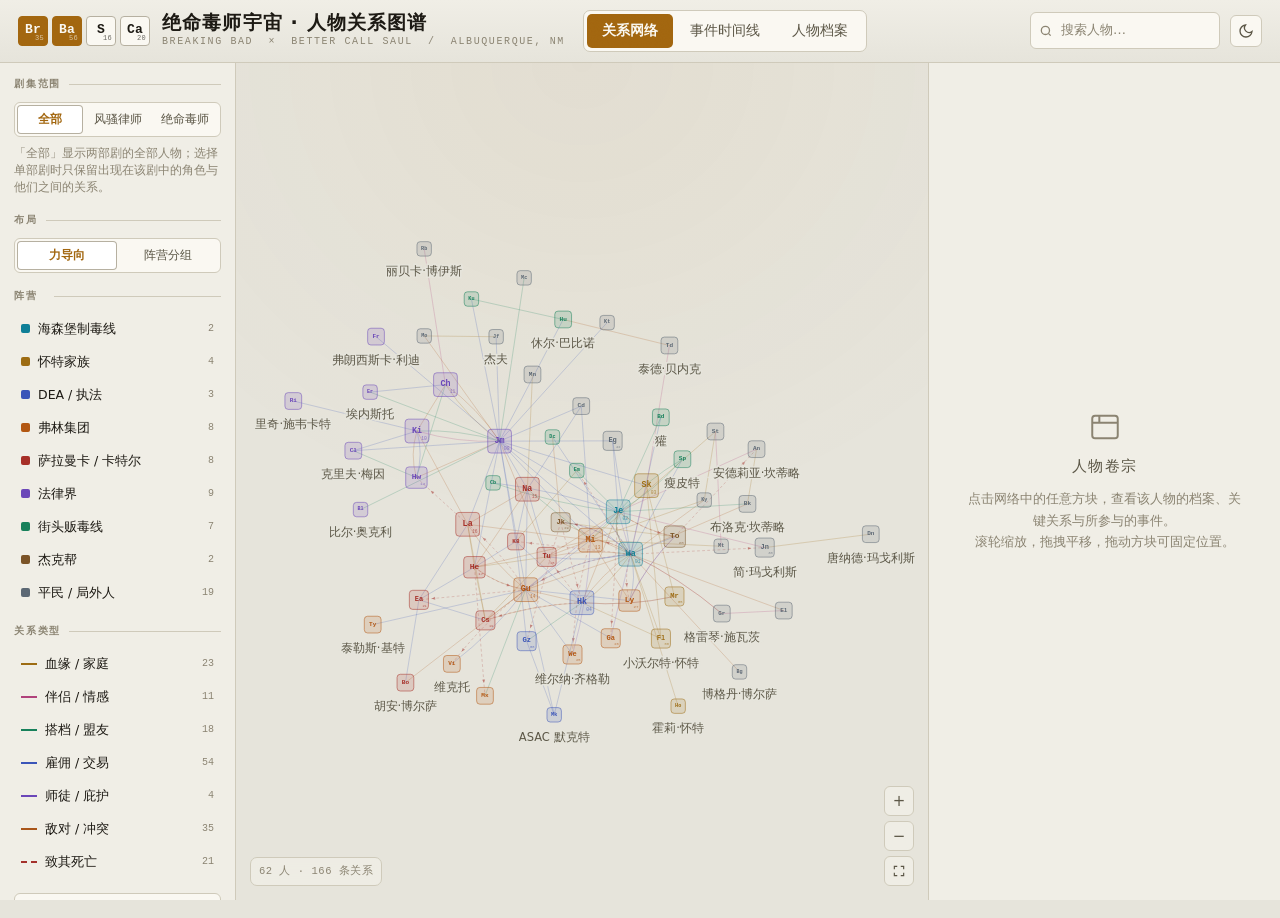
==== commit f345eeb6: "新增《绝命毒师》×《风骚律师》人物关系图谱网页 单文件交互式网页，包含三个视图：  - 关系网络：Canvas 力导向图谱，62 位人物 / 166 条关系。人物以元素周期表   方块呈现（呼应剧名 " ====
--- a/index.html
+++ b/index.html
@@ -1,1997 +1,2203 @@
 <!doctype html>
 <html lang="zh-CN">
 <head>
-<meta charset="utf-8">
-<meta name="viewport" content="width=device-width,initial-scale=1">
-<meta name="description" content="《绝命毒师》与《风骚律师》55 个角色的 MBTI 类型推断，每个判断都附具体场景证据与反方读法。">
-<title>毒师宇宙人格元素表 · 55 个角色的 MBTI 推断</title>
+<meta charset="utf-8" />
+<meta name="viewport" content="width=device-width, initial-scale=1, viewport-fit=cover" />
+<title>绝命毒师宇宙 · 人物关系图谱</title>
+<meta name="description" content="《绝命毒师》与《风骚律师》全人物关系网络、事件时间线与人物档案。" />
 <style>
-@font-face{font-family:'PlexM';font-style:normal;font-weight:400;font-display:swap;
- src:url([data-uri]) format('woff2');}
-@font-face{font-family:'PlexM';font-style:normal;font-weight:600;font-display:swap;
- src:url([data-uri]) format('woff2');}
-@font-face{font-family:'PlexM';font-style:normal;font-weight:700;font-display:swap;
- src:url([data-uri]) format('woff2');}
-
+/* ============================================================
+   TOKENS — 沙漠夜 / 漂白卷宗
+   ============================================================ */
 :root{
-  --ground:#e5e3d9; --surface:#efede4; --sunk:#dcd9cd;
-  --ink:#1a1e1d; --ink-2:#414744; --muted:#666c66; --faint:#8b9089;
-  --rule:rgba(26,30,29,.16); --rule-soft:rgba(26,30,29,.09);
-  --NT:#00709a; --SJ:#a07c00; --NF:#a83fc0; --SP:#c0341f;
-  --accent:var(--SP);
-  --tint:rgba(26,30,29,.04);
-  --mono:'PlexM',ui-monospace,'SFMono-Regular',Menlo,Consolas,monospace;
-  --serif:'Songti SC','STSong','Source Han Serif SC','Noto Serif CJK SC','Noto Serif SC','SimSun',Georgia,serif;
-  --sans:'PingFang SC','Hiragino Sans GB','Source Han Sans SC','Noto Sans CJK SC','Microsoft YaHei',system-ui,sans-serif;
-  --measure:34rem;
-  --shell:min(1240px,100% - 2.5rem);
-}
-@media (prefers-color-scheme:dark){
+  --bg:#12110D; --bg-2:#191712; --bg-3:#211E18; --bg-4:#2A261D;
+  --line:#2E2A21; --line-2:#403A2C;
+  --txt:#EDE7D8; --txt-2:#A9A08C; --txt-3:#726A58;
+  --accent:#E0A83C; --accent-soft:#E0A83C22;
+  --accent-2:#4FC7DE; --danger:#D0453F; --ok:#3FBF87;
+  --shadow:0 18px 44px -18px #000000cc;
+  --grain:.055;
+
+  --f-heisenberg:#2FB8D4; --f-white:#D9A441; --f-dea:#6B88EA;
+  --f-fring:#E8823C;      --f-cartel:#D9483F; --f-law:#A188E4;
+  --f-street:#3FBF87;     --f-nazi:#B0824F;   --f-civil:#8E9AA6;
+
+  --r-family:#D9A441; --r-romance:#E276A8; --r-ally:#3FBF87;
+  --r-business:#6B88EA; --r-mentor:#A188E4; --r-rival:#E0763E; --r-kill:#D0453F;
+
+  --font-display:"Oswald","Archivo Narrow","Arial Narrow","HarmonyOS Sans SC","PingFang SC","Hiragino Sans GB","Microsoft YaHei",system-ui,sans-serif;
+  --font-body:system-ui,-apple-system,"Segoe UI","PingFang SC","HarmonyOS Sans SC","Hiragino Sans GB","Microsoft YaHei","Noto Sans SC",sans-serif;
+  --font-mono:ui-monospace,"SF Mono","JetBrains Mono","Roboto Mono",Menlo,Consolas,monospace;
+}
+@media (prefers-color-scheme: light){
   :root{
-    --ground:#14181a; --surface:#1d2122; --sunk:#101314;
-    --ink:#e2e0d4; --ink-2:#bcbcb1; --muted:#93988f; --faint:#6d726b;
-    --rule:rgba(226,224,212,.18); --rule-soft:rgba(226,224,212,.1);
-    --NT:#0b9dc4; --SJ:#b08f16; --NF:#9a4fc4; --SP:#c03a2a;
-    --tint:rgba(226,224,212,.05);
+    --bg:#E6E4DB; --bg-2:#F0EEE6; --bg-3:#FAF8F2; --bg-4:#FFFFFF;
+    --line:#CFCABA; --line-2:#B6B0A0;
+    --txt:#1C1913; --txt-2:#5B5646; --txt-3:#8A8371;
+    --accent:#A2660F; --accent-soft:#A2660F1a;
+    --accent-2:#0D7A8F; --danger:#A3302A; --ok:#17805A;
+    --shadow:0 14px 34px -18px #6b634d66;
+    --grain:.03;
+    --f-heisenberg:#0E7E96; --f-white:#9C6B12; --f-dea:#3A54B8;
+    --f-fring:#B25611;      --f-cartel:#A62E27; --f-law:#6A46B8;
+    --f-street:#17805A;     --f-nazi:#7A5326;   --f-civil:#5B6773;
+    --r-family:#9C6B12; --r-romance:#B0417A; --r-ally:#17805A;
+    --r-business:#3A54B8; --r-mentor:#6A46B8; --r-rival:#A85519; --r-kill:#A3302A;
   }
 }
 :root[data-theme="dark"]{
-  --ground:#14181a; --surface:#1d2122; --sunk:#101314;
-  --ink:#e2e0d4; --ink-2:#bcbcb1; --muted:#93988f; --faint:#6d726b;
-  --rule:rgba(226,224,212,.18); --rule-soft:rgba(226,224,212,.1);
-  --NT:#0b9dc4; --SJ:#b08f16; --NF:#9a4fc4; --SP:#c03a2a;
-  --tint:rgba(226,224,212,.05);
+  --bg:#12110D; --bg-2:#191712; --bg-3:#211E18; --bg-4:#2A261D;
+  --line:#2E2A21; --line-2:#403A2C;
+  --txt:#EDE7D8; --txt-2:#A9A08C; --txt-3:#726A58;
+  --accent:#E0A83C; --accent-soft:#E0A83C22;
+  --accent-2:#4FC7DE; --danger:#D0453F; --ok:#3FBF87;
+  --shadow:0 18px 44px -18px #000000cc; --grain:.055;
+  --f-heisenberg:#2FB8D4; --f-white:#D9A441; --f-dea:#6B88EA;
+  --f-fring:#E8823C;      --f-cartel:#D9483F; --f-law:#A188E4;
+  --f-street:#3FBF87;     --f-nazi:#B0824F;   --f-civil:#8E9AA6;
+  --r-family:#D9A441; --r-romance:#E276A8; --r-ally:#3FBF87;
+  --r-business:#6B88EA; --r-mentor:#A188E4; --r-rival:#E0763E; --r-kill:#D0453F;
 }
 :root[data-theme="light"]{
-  --ground:#e5e3d9; --surface:#efede4; --sunk:#dcd9cd;
-  --ink:#1a1e1d; --ink-2:#414744; --muted:#666c66; --faint:#8b9089;
-  --rule:rgba(26,30,29,.16); --rule-soft:rgba(26,30,29,.09);
-  --NT:#00709a; --SJ:#a07c00; --NF:#a83fc0; --SP:#c0341f;
-  --tint:rgba(26,30,29,.04);
-}
-
-*{box-sizing:border-box}
-html{-webkit-text-size-adjust:100%}
-body{margin:0;background:var(--ground);color:var(--ink);
- font-family:var(--sans);font-size:16px;line-height:1.78;
- font-feature-settings:"kern" 1;overflow-x:hidden}
-a{color:inherit}
-h1,h2,h3,h4{margin:0;font-family:var(--serif);font-weight:700;text-wrap:balance;line-height:1.24}
-p{margin:0}
-[data-fam="NT"]{--c:var(--NT)} [data-fam="NF"]{--c:var(--NF)}
-[data-fam="SJ"]{--c:var(--SJ)} [data-fam="SP"]{--c:var(--SP)}
-::selection{background:var(--ink);color:var(--ground)}
-:focus-visible{outline:2px solid var(--accent);outline-offset:3px}
-
-.shell{width:var(--shell);margin-inline:auto}
-
-/* ── 顶栏 ── */
-.topbar{position:sticky;top:0;z-index:40;background:var(--ground);
- border-bottom:1px solid var(--rule);}
-.topbar-in{width:var(--shell);margin-inline:auto;display:flex;align-items:center;
- gap:1.25rem;height:46px;font-family:var(--mono);font-size:.6875rem;letter-spacing:.09em}
-.topbar-mark{font-weight:700;color:var(--accent);white-space:nowrap}
-.topbar-nav{display:flex;gap:1.1rem;margin-left:auto;overflow-x:auto;scrollbar-width:none}
-.topbar-nav::-webkit-scrollbar{display:none}
-.topbar-nav a{text-decoration:none;color:var(--muted);white-space:nowrap;
- padding-bottom:1px;border-bottom:1px solid transparent}
-.topbar-nav a:hover{color:var(--ink);border-bottom-color:var(--accent)}
-
-/* ── 开篇 ── */
-.hero{padding:5.5rem 0 3.25rem;border-bottom:1px solid var(--rule)}
-.hero-grid{display:grid;grid-template-columns:minmax(0,1fr) 292px;gap:4.5rem;align-items:start}
-.eyebrow{font-family:var(--mono);font-size:.6875rem;letter-spacing:.22em;
- text-transform:uppercase;color:var(--muted);display:block;margin-bottom:1.6rem}
-.hero h1{font-size:clamp(2.6rem,7.5vw,4.75rem);letter-spacing:.02em;margin-bottom:.4rem}
-.hero-sub{font-family:var(--mono);font-size:.8125rem;letter-spacing:.16em;
- color:var(--faint);margin-bottom:2.6rem}
-.hero-lede{max-width:var(--measure);font-size:1.0625rem;color:var(--ink-2);margin-bottom:1.15rem}
-.hero-lede strong{color:var(--ink);font-weight:600}
-.hero-stats{display:flex;flex-wrap:wrap;gap:0 2.75rem;margin-top:3rem;
- border-top:1px solid var(--rule);padding-top:1.1rem}
-.stat{display:flex;align-items:baseline;gap:.45rem}
-.stat-n{font-family:var(--mono);font-weight:700;font-size:1.5rem;font-variant-numeric:tabular-nums}
-.stat-l{font-family:var(--mono);font-size:.6875rem;letter-spacing:.14em;color:var(--muted)}
-
-/* ── 读表样本 ── */
-.specimen{margin:0;padding-top:3.9rem}
-.spec-cap{font-family:var(--mono);font-size:.625rem;letter-spacing:.2em;
- color:var(--faint);margin-bottom:.9rem}
-.spec-tile{display:flex;flex-direction:column;padding:1.15rem 1.25rem 1.3rem;
- background:var(--surface);border:1px solid var(--c);border-radius:2px}
-.spec-code{font-family:var(--mono);font-weight:700;font-size:2.75rem;letter-spacing:.03em;
- color:var(--c);line-height:1;margin:.85rem 0 .55rem}
-.spec-name{font-size:1rem;font-weight:600}
-.spec-fn{font-family:var(--mono);font-size:.625rem;letter-spacing:.06em;color:var(--muted);margin-top:.15rem}
-.spec-keys{list-style:none;margin:1.05rem 0 0;padding:0;display:flex;flex-direction:column;gap:.5rem}
-.spec-keys li{display:grid;grid-template-columns:3.4rem 1fr;gap:.7rem;align-items:baseline;
- font-size:.75rem;color:var(--muted);line-height:1.6}
-.spec-keys .k{font-family:var(--mono);font-size:.6875rem;font-weight:600;color:var(--ink-2);
- text-align:right;letter-spacing:.04em}
-
-/* ── 区块 ── */
-.sec{padding:4.5rem 0;border-bottom:1px solid var(--rule)}
-.sec-head{display:flex;align-items:baseline;gap:1.1rem;margin-bottom:.9rem;flex-wrap:wrap}
-.sec-no{font-family:var(--mono);font-size:.6875rem;letter-spacing:.18em;color:var(--accent);font-weight:600}
-.sec-head h2{font-size:clamp(1.5rem,3.4vw,2.1rem)}
-.sec-intro{max-width:var(--measure);color:var(--ink-2);margin-bottom:2.6rem}
-
-/* ── 筛选 ── */
-.filters{display:flex;flex-wrap:wrap;gap:.5rem .4rem;align-items:center;
- margin-bottom:2.25rem;padding-bottom:1.25rem;border-bottom:1px solid var(--rule-soft)}
-.chip{font-family:var(--mono);font-size:.6875rem;letter-spacing:.09em;
- padding:.4rem .7rem;border:1px solid var(--rule);background:transparent;color:var(--muted);
- cursor:pointer;border-radius:2px;transition:color .14s,border-color .14s,background .14s}
-.chip:hover{color:var(--ink);border-color:var(--ink-2)}
-.chip[aria-pressed="true"]{background:var(--ink);color:var(--ground);border-color:var(--ink)}
-.chip-sep{width:1px;height:20px;background:var(--rule);margin:0 .55rem}
-.search{font-family:var(--mono);font-size:.75rem;padding:.4rem .65rem;
- border:1px solid var(--rule);background:var(--surface);color:var(--ink);
- border-radius:2px;width:180px;margin-left:auto}
-.search::placeholder{color:var(--faint)}
-.count-note{font-family:var(--mono);font-size:.6875rem;color:var(--faint);letter-spacing:.08em}
-p.count-note{margin-bottom:2.5rem}
-
-/* ── 气质族 ── */
-.band{margin-bottom:3.25rem}
-.band-head{display:grid;grid-template-columns:auto 1fr auto;gap:1.4rem;align-items:start;
- padding-bottom:1rem;margin-bottom:1.25rem;border-bottom:1px solid var(--c)}
-.band-code{font-family:var(--mono);font-weight:700;font-size:1.75rem;color:var(--c);letter-spacing:.04em}
-.band-name{font-size:1.1875rem;margin-bottom:.3rem}
-.band-desc{font-size:.875rem;color:var(--muted);max-width:52ch;line-height:1.7}
-.band-num{text-align:right;white-space:nowrap;font-family:var(--mono)}
-.band-n{font-size:1.5rem;font-weight:700;font-variant-numeric:tabular-nums}
-.band-nl{display:block;font-size:.625rem;letter-spacing:.12em;color:var(--muted)}
-
-.tiles{display:grid;grid-template-columns:repeat(auto-fill,minmax(146px,1fr));gap:2px}
-.tile{display:flex;flex-direction:column;gap:.1rem;padding:.7rem .75rem .8rem;
- background:var(--surface);border:1px solid var(--rule-soft);border-radius:2px;
- text-decoration:none;transition:border-color .14s,background .14s,transform .14s}
-.tile:hover{border-color:var(--c);background:var(--sunk);transform:translateY(-1px)}
-.tile-top{display:flex;justify-content:space-between;align-items:center;
- font-family:var(--mono);font-size:.5625rem;letter-spacing:.1em;color:var(--faint)}
-.tile-idx{font-variant-numeric:tabular-nums}
-.tile-code{font-family:var(--mono);font-weight:700;font-size:1.5rem;letter-spacing:.03em;
- color:var(--c);margin:.45rem 0 .3rem;line-height:1}
-.tile-name{font-size:.8125rem;font-weight:600;line-height:1.4;color:var(--ink)}
-.tile-fn{font-family:var(--mono);font-size:.5625rem;letter-spacing:.06em;color:var(--muted);margin-top:.1rem}
-.is-hidden{display:none !important}
-
-/* ── 读法 ── */
-.method{display:grid;grid-template-columns:repeat(auto-fit,minmax(268px,1fr));gap:2px;margin-bottom:2.25rem}
-.mcard{background:var(--surface);border:1px solid var(--rule-soft);border-radius:2px;padding:1.5rem 1.4rem}
-.mcard h4{font-size:1rem;margin-bottom:.6rem}
-.mcard p{font-size:.875rem;color:var(--ink-2);line-height:1.75}
-.mcard-k{font-family:var(--mono);font-size:.625rem;letter-spacing:.16em;color:var(--accent);
- display:block;margin-bottom:.7rem}
-.caveat{max-width:var(--measure);font-size:.875rem;color:var(--muted);
- border-left:2px solid var(--rule);padding-left:1.1rem;line-height:1.8}
-
-/* ── 档案 ── */
-.core-wrap{display:grid;grid-template-columns:minmax(0,1fr) 176px;gap:3.5rem;align-items:start}
-.core-index{position:sticky;top:62px;align-self:start;
- max-height:calc(100vh - 92px);overflow-y:auto;scrollbar-width:thin;
- border-left:1px solid var(--rule);padding-left:1.1rem}
-.ci-label{display:block;font-family:var(--mono);font-size:.5625rem;letter-spacing:.2em;
- color:var(--faint);margin-bottom:.85rem;position:sticky;top:0;background:var(--ground);padding-bottom:.3rem}
-.ci-list{list-style:none;margin:0;padding:0;display:flex;flex-direction:column;gap:.05rem}
-.ci-list a{display:grid;grid-template-columns:1.5rem 2.9rem 1fr;gap:.4rem;align-items:baseline;
- text-decoration:none;padding:.2rem 0;color:var(--muted);
- border-bottom:1px solid transparent;transition:color .14s}
-.ci-list a:hover{color:var(--ink)}
-.ci-n{font-family:var(--mono);font-size:.5625rem;color:var(--faint);font-variant-numeric:tabular-nums}
-.ci-code{font-family:var(--mono);font-size:.625rem;font-weight:600;color:var(--c)}
-.ci-name{font-size:.6875rem;line-height:1.4}
-.ci-list a.is-cur{color:var(--ink)}
-.ci-list a.is-cur .ci-n{color:var(--accent);font-weight:700}
-
-.dossier{display:grid;grid-template-columns:186px minmax(0,1fr);gap:2.25rem;
- padding:2.75rem 0;border-top:1px solid var(--rule-soft);scroll-margin-top:64px}
-.dossier:first-of-type{border-top:none;padding-top:0}
-.rail{font-family:var(--mono);position:sticky;top:64px;align-self:start}
-.rail-idx{font-size:.6875rem;letter-spacing:.14em;color:var(--faint);
- font-variant-numeric:tabular-nums;margin-bottom:.55rem}
-.rail-code{font-size:1.875rem;font-weight:700;letter-spacing:.03em;color:var(--c);line-height:1}
-.rail-cn{font-family:var(--sans);font-size:.75rem;color:var(--muted);margin:.3rem 0 1.1rem}
-.stack{display:flex;flex-direction:column;gap:.28rem;padding:.85rem 0;
- border-top:1px solid var(--rule-soft);border-bottom:1px solid var(--rule-soft)}
-.fn{display:grid;grid-template-columns:2.4rem 2rem 1fr;align-items:baseline;
- font-size:.625rem;letter-spacing:.05em}
-.fn-pos{color:var(--faint)}
-.fn-code{font-weight:700;color:var(--ink)}
-.fn-cn{font-family:var(--sans);color:var(--muted);font-size:.6875rem;letter-spacing:0}
-.rail-tags{display:flex;flex-wrap:wrap;gap:.3rem;margin-top:.85rem}
-.tag{font-size:.5625rem;letter-spacing:.1em;color:var(--muted);
- border:1px solid var(--rule-soft);padding:.18rem .42rem;border-radius:2px}
-
-.body{max-width:40rem}
-.d-name{font-size:1.6875rem;margin-bottom:1rem;display:flex;flex-wrap:wrap;align-items:baseline;gap:.65rem}
-.d-en{font-family:var(--mono);font-size:.75rem;font-weight:400;letter-spacing:.08em;color:var(--faint)}
-.d-alias{font-family:var(--sans);font-size:.6875rem;font-weight:400;color:var(--muted);
- border:1px solid var(--rule-soft);padding:.1rem .45rem;border-radius:2px}
-.thesis{font-family:var(--serif);font-size:1.0625rem;line-height:1.85;color:var(--ink);
- padding-left:1.1rem;border-left:2px solid var(--c);margin-bottom:2.1rem}
-.thesis strong{font-weight:700}
-.ev-label{font-family:var(--mono);font-size:.625rem;letter-spacing:.2em;
- color:var(--faint);margin-bottom:1rem}
-.ev-list{list-style:none;margin:0;padding:0;display:flex;flex-direction:column;gap:1.6rem}
-.ev-head{display:flex;flex-wrap:wrap;align-items:baseline;gap:.5rem .75rem;margin-bottom:.4rem}
-.ev-n{font-family:var(--mono);font-size:.625rem;font-weight:700;color:var(--c);
- font-variant-numeric:tabular-nums}
-.ev-cite{font-family:var(--mono);font-size:.6875rem;letter-spacing:.04em;color:var(--ink-2)}
-.ev-fn{font-family:var(--mono);font-size:.625rem;letter-spacing:.08em;color:var(--muted);
- border:1px solid var(--rule-soft);padding:.08rem .4rem;border-radius:2px;margin-left:auto}
-.ev-text{font-size:.9375rem;color:var(--ink-2);line-height:1.85}
-.ev-text strong,.thesis strong,.sup-thesis strong,.sev-text strong,.pair-text strong{color:var(--ink)}
-.ev-text em,.pair-text em{font-style:normal;color:var(--c);font-weight:600}
-.counter{margin-top:2.1rem;padding:1.15rem 1.25rem;background:var(--surface);
- border:1px solid var(--rule-soft);border-radius:2px}
-.counter-head{display:flex;align-items:baseline;gap:.6rem;margin-bottom:.5rem}
-.counter-tag{font-family:var(--mono);font-size:.625rem;letter-spacing:.18em;color:var(--faint)}
-.counter-alt{font-family:var(--mono);font-size:.8125rem;font-weight:700;color:var(--ink);
- text-decoration:line-through;text-decoration-color:var(--accent);text-decoration-thickness:2px}
-.counter-text{font-size:.875rem;color:var(--muted);line-height:1.8}
-
-/* ── 配角 ── */
-.sups{display:grid;grid-template-columns:repeat(auto-fill,minmax(330px,1fr));gap:2px}
-.sup{background:var(--surface);border:1px solid var(--rule-soft);border-radius:2px;
- padding:1.5rem 1.45rem 1.6rem;scroll-margin-top:64px}
-.sup-head{display:grid;grid-template-columns:auto 1fr;gap:.35rem 1rem;align-items:baseline;margin-bottom:.85rem}
-.sup-idx{font-family:var(--mono);font-size:.625rem;color:var(--faint);
- font-variant-numeric:tabular-nums;grid-row:1}
-.sup-code{font-family:var(--mono);font-size:1.0625rem;font-weight:700;color:var(--c);
- letter-spacing:.03em;grid-column:1;grid-row:2}
-.sup-name{font-size:1.0625rem;grid-column:2;grid-row:2;display:flex;flex-wrap:wrap;
- align-items:baseline;gap:.5rem}
-.sup-en{font-family:var(--mono);font-size:.6875rem;font-weight:400;color:var(--faint);letter-spacing:.05em}
-.sup-role{grid-column:2;grid-row:1;font-family:var(--mono);font-size:.5625rem;
- letter-spacing:.1em;color:var(--muted)}
-.sup-thesis{font-family:var(--serif);font-size:.9375rem;line-height:1.8;margin-bottom:1.15rem}
-.sev-list{list-style:none;margin:0;padding:0;display:flex;flex-direction:column;gap:.95rem}
-.sev{padding-top:.85rem;border-top:1px solid var(--rule-soft)}
-.sev-cite{font-family:var(--mono);font-size:.625rem;letter-spacing:.04em;color:var(--ink-2)}
-.sev-fn{font-family:var(--mono);font-size:.5625rem;letter-spacing:.08em;color:var(--muted);margin-left:.5rem}
-.sev-text{font-size:.875rem;color:var(--ink-2);line-height:1.8;margin-top:.35rem}
-.scounter{margin-top:1rem;padding-top:.85rem;border-top:1px solid var(--rule-soft);
- font-size:.8125rem;color:var(--muted);line-height:1.75}
-.scounter-tag{font-family:var(--mono);font-size:.5625rem;letter-spacing:.12em;
- color:var(--faint);margin-right:.5rem}
-
-/* ── 对照 ── */
-.pairs{display:flex;flex-direction:column;gap:2px}
-.pair{display:grid;grid-template-columns:230px 1fr;gap:2.5rem;
- background:var(--surface);border:1px solid var(--rule-soft);border-radius:2px;padding:1.9rem 1.75rem}
-.pair-side{border-left:2px solid var(--c);padding-left:1.1rem}
-.pair-t{font-size:1.0625rem;margin-bottom:.5rem}
-.pair-who{font-family:var(--mono);font-size:.6875rem;letter-spacing:.1em;color:var(--muted)}
-.pair-text{font-size:.9375rem;color:var(--ink-2);line-height:1.9;max-width:60ch}
-
-/* ── 分布 ── */
-.dist-wrap{overflow-x:auto}
-.dist{width:100%;border-collapse:collapse;font-size:.875rem;min-width:640px}
-.dist caption{text-align:left;font-family:var(--mono);font-size:.625rem;letter-spacing:.14em;
- color:var(--faint);padding-bottom:.9rem}
-.dist th{font-family:var(--mono);font-size:.5625rem;letter-spacing:.14em;color:var(--muted);
- text-align:left;font-weight:400;padding:0 .9rem .55rem 0;border-bottom:1px solid var(--rule)}
-.dist td{padding:.42rem .9rem .42rem 0;border-bottom:1px solid var(--rule-soft);vertical-align:middle}
-.dist tbody tr:hover{background:var(--tint)}
-.dt-code{font-family:var(--mono);font-weight:700;letter-spacing:.03em;color:var(--c);white-space:nowrap}
-.dt-cn{color:var(--muted);font-size:.8125rem;white-space:nowrap}
-.dt-bar{width:34%;min-width:130px}
-.bar{display:block;height:11px;background:var(--c);border-radius:0 3px 3px 0;min-width:3px}
-.bar-zero{font-family:var(--mono);font-size:.625rem;letter-spacing:.1em;color:var(--faint)}
-.dt-n{font-family:var(--mono);font-variant-numeric:tabular-nums;text-align:right;
- width:2.6rem;color:var(--ink)}
-.dt-who{font-size:.8125rem;color:var(--muted);line-height:1.6}
-.legend{display:flex;flex-wrap:wrap;gap:.35rem 1.4rem;margin-bottom:1.4rem;
- font-family:var(--mono);font-size:.625rem;letter-spacing:.1em}
-.lg{display:flex;align-items:center;gap:.45rem;color:var(--muted)}
-.lg::before{content:"";width:11px;height:11px;background:var(--c);border-radius:2px}
-.dist-note{max-width:var(--measure);margin-top:2rem;font-size:.9375rem;color:var(--ink-2);line-height:1.85}
-.dist-note strong{color:var(--ink)}
-
-/* ── 争议 ── */
-.disp-wrap{overflow-x:auto}
-.disp{width:100%;border-collapse:collapse;font-size:.875rem;min-width:660px}
-.disp th{font-family:var(--mono);font-size:.5625rem;letter-spacing:.14em;color:var(--muted);
- text-align:left;font-weight:400;padding:0 1.1rem .55rem 0;border-bottom:1px solid var(--rule)}
-.disp td{padding:.75rem 1.1rem .75rem 0;border-bottom:1px solid var(--rule-soft);vertical-align:top}
-.disp tbody tr:hover{background:var(--tint)}
-.dp-name{white-space:nowrap;font-weight:600}
-.dp-mine{font-family:var(--mono);font-weight:700;color:var(--accent);white-space:nowrap}
-.dp-alt{font-family:var(--mono);color:var(--faint);white-space:nowrap;text-decoration:line-through}
-.dp-why{color:var(--ink-2);line-height:1.7}
-
-/* ── 页脚 ── */
-.foot{padding:3.5rem 0 5rem;font-size:.8125rem;color:var(--muted);line-height:1.85}
-.foot p{max-width:var(--measure);margin-bottom:.8rem}
-.foot-mark{font-family:var(--mono);font-size:.625rem;letter-spacing:.2em;
- color:var(--faint);margin-top:2rem;display:block}
-
-.flash{animation:flash 1.5s ease-out}
-@keyframes flash{0%{background:var(--tint)}100%{background:transparent}}
-.reveal{opacity:0;transform:translateY(10px)}
-.reveal.in{opacity:1;transform:none;transition:opacity .5s ease,transform .5s ease}
-
-@media (max-width:1120px){
-  .core-wrap{grid-template-columns:minmax(0,1fr);gap:0}
-  .core-index{display:none}
-}
-@media (max-width:960px){
-  .hero-grid{grid-template-columns:minmax(0,1fr);gap:2.75rem}
-  .specimen{padding-top:0;max-width:292px}
-}
-@media (max-width:900px){
-  .dossier{grid-template-columns:1fr;gap:1.5rem}
-  .rail{position:static;display:grid;grid-template-columns:auto 1fr;gap:.2rem 1.5rem;align-items:start}
-  .rail-idx{grid-column:1/-1}
-  .rail-cn{margin-bottom:0}
-  .rail-stack{grid-column:2;grid-row:2/4;border:none;padding:0}
-  .rail-tags{grid-column:1/-1}
-  .pair{grid-template-columns:1fr;gap:1.3rem}
-}
-@media (max-width:560px){
-  .hero{padding:3.5rem 0 2.5rem}
-  .sec{padding:3.25rem 0}
-  .search{margin-left:0;width:100%}
-  .tiles{grid-template-columns:repeat(auto-fill,minmax(128px,1fr))}
-}
-@media (prefers-reduced-motion:reduce){
-  *{animation-duration:.001ms !important;transition-duration:.001ms !important}
-  .reveal{opacity:1;transform:none}
-  html{scroll-behavior:auto}
-}
-@media print{.topbar,.filters{display:none}}
+  --bg:#E6E4DB; --bg-2:#F0EEE6; --bg-3:#FAF8F2; --bg-4:#FFFFFF;
+  --line:#CFCABA; --line-2:#B6B0A0;
+  --txt:#1C1913; --txt-2:#5B5646; --txt-3:#8A8371;
+  --accent:#A2660F; --accent-soft:#A2660F1a;
+  --accent-2:#0D7A8F; --danger:#A3302A; --ok:#17805A;
+  --shadow:0 14px 34px -18px #6b634d66; --grain:.03;
+  --f-heisenberg:#0E7E96; --f-white:#9C6B12; --f-dea:#3A54B8;
+  --f-fring:#B25611;      --f-cartel:#A62E27; --f-law:#6A46B8;
+  --f-street:#17805A;     --f-nazi:#7A5326;   --f-civil:#5B6773;
+  --r-family:#9C6B12; --r-romance:#B0417A; --r-ally:#17805A;
+  --r-business:#3A54B8; --r-mentor:#6A46B8; --r-rival:#A85519; --r-kill:#A3302A;
+}
+
+*,*::before,*::after{box-sizing:border-box;}
+html,body{height:100%;}
+body{
+  margin:0; background:var(--bg); color:var(--txt);
+  font-family:var(--font-body); font-size:15px; line-height:1.6;
+  -webkit-font-smoothing:antialiased; overflow:hidden;
+}
+body::before{ /* 沙尘颗粒 */
+  content:""; position:fixed; inset:0; pointer-events:none; z-index:9999; opacity:var(--grain);
+  background-image:url("data:image/svg+xml;utf8,<svg xmlns='http://www.w3.org/2000/svg' width='140' height='140'><filter id='n'><feTurbulence type='fractalNoise' baseFrequency='.85' numOctaves='3'/></filter><rect width='140' height='140' filter='url(%23n)'/></svg>");
+  mix-blend-mode:overlay;
+}
+button,input,select{font:inherit;color:inherit;}
+button{cursor:pointer;background:none;border:none;padding:0;}
+:focus-visible{outline:2px solid var(--accent);outline-offset:2px;border-radius:3px;}
+::-webkit-scrollbar{width:9px;height:9px}
+::-webkit-scrollbar-track{background:transparent}
+::-webkit-scrollbar-thumb{background:var(--line-2);border-radius:9px}
+::-webkit-scrollbar-thumb:hover{background:var(--txt-3)}
+
+/* ============================================================
+   APP SHELL
+   ============================================================ */
+#app{display:flex;flex-direction:column;height:100dvh;}
+
+header.topbar{
+  display:flex;align-items:center;gap:18px;flex-wrap:wrap;
+  padding:10px 18px; border-bottom:1px solid var(--line);
+  background:linear-gradient(180deg,var(--bg-2),var(--bg));
+  position:relative;z-index:40;
+}
+.brand{display:flex;align-items:center;gap:12px;min-width:0;}
+.brand-tiles{display:flex;gap:4px;}
+.btile{
+  width:30px;height:30px;border:1px solid var(--line-2);border-radius:4px;
+  background:var(--bg-3);display:grid;place-items:center;position:relative;
+  font-family:var(--font-mono);font-size:13px;font-weight:700;letter-spacing:.02em;
+  animation:tilein .5s cubic-bezier(.2,.8,.3,1) backwards;
+}
+.btile:nth-child(1){animation-delay:.02s} .btile:nth-child(2){animation-delay:.09s}
+.btile:nth-child(3){animation-delay:.16s} .btile:nth-child(4){animation-delay:.23s}
+.btile.hl{background:var(--accent);border-color:var(--accent);color:#12110D;}
+@media (prefers-color-scheme: light){.btile.hl{color:#FAF8F2;}}
+:root[data-theme="light"] .btile.hl{color:#FAF8F2;}
+:root[data-theme="dark"] .btile.hl{color:#12110D;}
+.btile sub{position:absolute;bottom:1px;right:3px;font-size:7px;opacity:.65;font-weight:400;}
+@keyframes tilein{from{opacity:0;transform:translateY(-8px) rotate(-6deg)}to{opacity:1;transform:none}}
+.brand-txt{min-width:0;}
+.brand-txt h1{
+  margin:0;font-family:var(--font-display);font-size:19px;font-weight:600;
+  letter-spacing:.06em;line-height:1.15;white-space:nowrap;
+}
+.brand-txt p{
+  margin:0;font-family:var(--font-mono);font-size:10px;letter-spacing:.16em;
+  text-transform:uppercase;color:var(--txt-3);white-space:nowrap;
+}
+
+.tabs{display:flex;gap:2px;background:var(--bg-3);padding:3px;border-radius:7px;border:1px solid var(--line);}
+.tab{
+  padding:6px 15px;border-radius:5px;font-size:13.5px;font-weight:500;color:var(--txt-2);
+  transition:background .18s,color .18s;white-space:nowrap;
+}
+.tab:hover{color:var(--txt);}
+.tab[aria-selected="true"]{background:var(--accent);color:#12110D;font-weight:600;}
+@media (prefers-color-scheme: light){.tab[aria-selected="true"]{color:#FAF8F2;}}
+:root[data-theme="light"] .tab[aria-selected="true"]{color:#FAF8F2;}
+:root[data-theme="dark"] .tab[aria-selected="true"]{color:#12110D;}
+
+.top-right{margin-left:auto;display:flex;align-items:center;gap:10px;}
+.search{position:relative;}
+.search input{
+  width:190px;padding:7px 11px 7px 30px;border-radius:6px;background:var(--bg-3);
+  border:1px solid var(--line);font-size:13px;transition:border-color .18s,width .2s;
+}
+.search input::placeholder{color:var(--txt-3);}
+.search input:focus{border-color:var(--accent);outline:none;width:225px;}
+.search .ico{position:absolute;left:9px;top:50%;transform:translateY(-50%);color:var(--txt-3);pointer-events:none;line-height:0;}
+.sugg{
+  position:absolute;top:calc(100% + 5px);left:0;right:0;background:var(--bg-3);
+  border:1px solid var(--line-2);border-radius:7px;box-shadow:var(--shadow);
+  max-height:290px;overflow:auto;z-index:60;padding:4px;
+}
+.sugg[hidden]{display:none;}
+.sugg button{
+  display:flex;align-items:center;gap:9px;width:100%;padding:6px 8px;border-radius:5px;
+  text-align:left;font-size:13px;
+}
+.sugg button:hover,.sugg button.on{background:var(--bg-4);}
+.sugg .sym{
+  font-family:var(--font-mono);font-size:10px;font-weight:700;width:24px;height:22px;
+  display:grid;place-items:center;border-radius:3px;flex:none;
+}
+.sugg .en{color:var(--txt-3);font-size:11px;margin-left:auto;font-family:var(--font-mono);}
+.iconbtn{
+  width:32px;height:32px;border-radius:6px;border:1px solid var(--line);background:var(--bg-3);
+  display:grid;place-items:center;color:var(--txt-2);transition:color .18s,border-color .18s;
+}
+.iconbtn:hover{color:var(--accent);border-color:var(--line-2);}
+
+main{flex:1;min-height:0;position:relative;}
+.view{position:absolute;inset:0;display:none;}
+.view.on{display:flex;}
+
+/* ============================================================
+   VIEW: 关系网络
+   ============================================================ */
+.rail{
+  width:236px;flex:none;border-right:1px solid var(--line);background:var(--bg-2);
+  overflow-y:auto;padding:14px 0 24px;
+}
+.rail section{padding:0 14px 16px;}
+.rail h3{
+  margin:0 0 9px;font-family:var(--font-mono);font-size:10px;letter-spacing:.18em;
+  text-transform:uppercase;color:var(--txt-3);font-weight:600;
+  display:flex;align-items:center;gap:8px;
+}
+.rail h3::after{content:"";flex:1;height:1px;background:var(--line);}
+.seg{display:flex;background:var(--bg-3);border:1px solid var(--line);border-radius:6px;padding:2px;gap:2px;}
+.seg button{flex:1;padding:5px 0;font-size:12px;border-radius:4px;color:var(--txt-2);transition:.16s;}
+.seg button[aria-pressed="true"]{background:var(--bg-4);color:var(--accent);font-weight:600;box-shadow:inset 0 0 0 1px var(--line-2);}
+.chips{display:flex;flex-direction:column;gap:3px;}
+.chip{
+  display:flex;align-items:center;gap:8px;padding:5px 7px;border-radius:5px;font-size:12.5px;
+  color:var(--txt-2);transition:background .15s,color .15s;width:100%;text-align:left;
+}
+.chip:hover{background:var(--bg-3);color:var(--txt);}
+.chip .dot{width:9px;height:9px;border-radius:2px;flex:none;transition:.15s;}
+.chip .n{margin-left:auto;font-family:var(--font-mono);font-size:10px;color:var(--txt-3);}
+.chip[aria-pressed="false"]{opacity:.42;}
+.chip[aria-pressed="false"] .dot{background:transparent!important;box-shadow:inset 0 0 0 1.5px var(--txt-3);}
+.chip[aria-pressed="true"]{color:var(--txt);}
+.chip .ln{width:16px;height:0;border-top:2.5px solid;flex:none;}
+.rail .mini{font-size:11.5px;color:var(--txt-3);line-height:1.5;margin:8px 0 0;}
+.railbtn{
+  width:100%;padding:7px;border:1px solid var(--line);border-radius:6px;background:var(--bg-3);
+  font-size:12.5px;color:var(--txt-2);transition:.16s;
+}
+.railbtn:hover{color:var(--accent);border-color:var(--line-2);}
+
+.stage{flex:1;position:relative;min-width:0;background:
+  radial-gradient(120% 90% at 50% 0%,color-mix(in srgb,var(--accent) 5%,transparent),transparent 62%),var(--bg);}
+#net{display:block;width:100%;height:100%;cursor:grab;touch-action:none;}
+#net.grabbing{cursor:grabbing;}
+.stage-hud{
+  position:absolute;left:14px;bottom:14px;display:flex;gap:6px;align-items:center;
+  font-family:var(--font-mono);font-size:10.5px;color:var(--txt-3);
+  background:color-mix(in srgb,var(--bg-2) 82%,transparent);backdrop-filter:blur(6px);
+  border:1px solid var(--line);border-radius:7px;padding:5px 8px;letter-spacing:.05em;
+}
+.zoomers{position:absolute;right:14px;bottom:14px;display:flex;flex-direction:column;gap:5px;}
+.zoomers button{
+  width:30px;height:30px;border-radius:6px;border:1px solid var(--line);
+  background:color-mix(in srgb,var(--bg-2) 85%,transparent);backdrop-filter:blur(6px);
+  color:var(--txt-2);font-size:15px;display:grid;place-items:center;transition:.16s;
+}
+.zoomers button:hover{color:var(--accent);border-color:var(--line-2);}
+.tooltip{
+  position:absolute;pointer-events:none;z-index:30;padding:8px 11px;border-radius:8px;
+  background:color-mix(in srgb,var(--bg-3) 95%,transparent);border:1px solid var(--line-2);
+  box-shadow:var(--shadow);max-width:250px;font-size:12.5px;opacity:0;transition:opacity .12s;
+  backdrop-filter:blur(8px);
+}
+.tooltip.on{opacity:1;}
+.tooltip b{display:block;font-size:14px;margin-bottom:1px;}
+.tooltip .r{color:var(--txt-2);font-size:11.5px;}
+.tooltip .k{margin-top:5px;font-family:var(--font-mono);font-size:10px;color:var(--txt-3);letter-spacing:.08em;}
+
+/* ============================================================
+   卷宗抽屉
+   ============================================================ */
+.dossier{
+  width:352px;flex:none;border-left:1px solid var(--line);background:var(--bg-2);
+  display:flex;flex-direction:column;overflow:hidden;
+}
+.dossier.empty .d-body{display:none;}
+.d-blank{
+  flex:1;display:none;flex-direction:column;align-items:center;justify-content:center;
+  gap:10px;padding:34px;text-align:center;color:var(--txt-3);
+}
+.dossier.empty .d-blank{display:flex;}
+.d-blank .big{font-family:var(--font-display);font-size:15px;letter-spacing:.1em;color:var(--txt-2);}
+.d-blank p{margin:0;font-size:12.5px;line-height:1.7;}
+.d-body{flex:1;overflow-y:auto;}
+.d-head{padding:18px 18px 15px;border-bottom:1px solid var(--line);position:relative;overflow:hidden;}
+.d-head::before{content:"";position:absolute;inset:0;opacity:.1;background:var(--fc);}
+.d-head>*{position:relative;}
+.d-close{position:absolute;top:12px;right:12px;color:var(--txt-3);font-size:17px;line-height:1;z-index:2;}
+.d-close:hover{color:var(--txt);}
+.d-tile{
+  width:56px;height:56px;border-radius:7px;border:1.5px solid var(--fc);
+  background:color-mix(in srgb,var(--fc) 15%,var(--bg-3));
+  display:grid;place-items:center;font-family:var(--font-mono);font-weight:700;font-size:21px;
+  color:var(--fc);position:relative;margin-bottom:11px;
+}
+.d-tile sub{position:absolute;bottom:3px;right:5px;font-size:8.5px;font-weight:500;opacity:.75;}
+.d-name{margin:0;font-family:var(--font-display);font-size:24px;font-weight:600;letter-spacing:.02em;line-height:1.15;}
+.d-en{margin:2px 0 0;font-family:var(--font-mono);font-size:11px;letter-spacing:.1em;color:var(--txt-3);text-transform:uppercase;}
+.d-meta{display:flex;flex-wrap:wrap;gap:5px;margin-top:11px;}
+.badge{
+  font-family:var(--font-mono);font-size:9.5px;letter-spacing:.11em;text-transform:uppercase;
+  padding:3px 7px;border-radius:4px;border:1px solid var(--line-2);color:var(--txt-2);background:var(--bg-3);
+}
+.badge.fc{border-color:var(--fc);color:var(--fc);background:color-mix(in srgb,var(--fc) 12%,transparent);}
+.badge.bb{border-color:var(--f-heisenberg);color:var(--f-heisenberg);}
+.badge.bcs{border-color:var(--f-law);color:var(--f-law);}
+.d-sec{padding:15px 18px;border-bottom:1px solid var(--line);}
+.d-sec h4{
+  margin:0 0 8px;font-family:var(--font-mono);font-size:9.5px;letter-spacing:.18em;
+  text-transform:uppercase;color:var(--txt-3);font-weight:600;
+}
+.d-sec p{margin:0;font-size:13.5px;line-height:1.72;color:var(--txt-2);}
+.d-sec p strong{color:var(--txt);font-weight:600;}
+.quote{
+  border-left:2px solid var(--fc);padding:2px 0 2px 12px;margin:0;
+  font-size:13.5px;line-height:1.65;font-style:italic;color:var(--txt);
+}
+.quote cite{display:block;font-style:normal;font-family:var(--font-mono);font-size:10px;
+  letter-spacing:.08em;color:var(--txt-3);margin-top:5px;}
+.rel-list{display:flex;flex-direction:column;gap:2px;}
+.rel{display:flex;align-items:center;gap:9px;width:100%;padding:6px 7px;border-radius:6px;text-align:left;transition:background .15s;}
+.rel:hover{background:var(--bg-3);}
+.rel .sym{
+  width:27px;height:25px;flex:none;border-radius:4px;display:grid;place-items:center;
+  font-family:var(--font-mono);font-size:10.5px;font-weight:700;
+}
+.rel .who{font-size:13px;font-weight:500;line-height:1.3;}
+.rel .what{font-size:11.5px;color:var(--txt-2);line-height:1.35;}
+.rel .bar{width:3px;align-self:stretch;border-radius:3px;flex:none;}
+.d-events{display:flex;flex-direction:column;gap:7px;}
+.d-ev{display:flex;gap:10px;width:100%;text-align:left;padding:5px 6px;border-radius:6px;transition:background .15s;}
+.d-ev:hover{background:var(--bg-3);}
+.d-ev .yr{font-family:var(--font-mono);font-size:10.5px;color:var(--txt-3);flex:none;padding-top:2px;font-variant-numeric:tabular-nums;}
+.d-ev .tl{font-size:12.5px;line-height:1.45;color:var(--txt-2);}
+.d-ev:hover .tl{color:var(--txt);}
+
+/* ============================================================
+   VIEW: 时间线
+   ============================================================ */
+.tl-wrap{flex:1;overflow-y:auto;display:flex;flex-direction:column;align-items:center;}
+.tl-inner{width:100%;max-width:1020px;padding:26px 24px 90px;}
+.tl-head{margin-bottom:22px;}
+.tl-head h2{
+  margin:0 0 6px;font-family:var(--font-display);font-size:30px;font-weight:600;letter-spacing:.03em;
+  text-wrap:balance;
+}
+.tl-head p{margin:0;color:var(--txt-2);font-size:14px;max-width:76ch;line-height:1.8;}
+.tl-filters{display:flex;flex-wrap:wrap;gap:6px;margin-top:16px;padding-bottom:16px;border-bottom:1px solid var(--line);}
+.fbtn{
+  padding:5px 13px;border-radius:20px;border:1px solid var(--line);background:var(--bg-2);
+  font-size:12.5px;color:var(--txt-2);transition:.16s;
+}
+.fbtn:hover{border-color:var(--line-2);color:var(--txt);}
+.fbtn[aria-pressed="true"]{background:var(--accent);border-color:var(--accent);color:#12110D;font-weight:600;}
+@media (prefers-color-scheme: light){.fbtn[aria-pressed="true"]{color:#FAF8F2;}}
+:root[data-theme="light"] .fbtn[aria-pressed="true"]{color:#FAF8F2;}
+:root[data-theme="dark"] .fbtn[aria-pressed="true"]{color:#12110D;}
+
+.era{margin-top:34px;}
+.era-head{display:flex;align-items:baseline;gap:12px;padding-bottom:9px;border-bottom:1px solid var(--line-2);}
+.era-head .yrs{
+  font-family:var(--font-mono);font-size:11px;letter-spacing:.1em;color:var(--accent);
+  font-variant-numeric:tabular-nums;flex:none;
+}
+.era-head h3{margin:0;font-family:var(--font-display);font-size:19px;font-weight:600;letter-spacing:.04em;}
+.era-head .sub{margin-left:auto;font-size:11.5px;color:var(--txt-3);text-align:right;}
+.era-body{position:relative;padding-left:0;}
+.ev{
+  display:grid;grid-template-columns:74px 1fr;gap:0 18px;position:relative;
+  padding:16px 0 16px;border-bottom:1px dashed var(--line);
+}
+.ev:last-child{border-bottom:none;}
+.ev-when{
+  font-family:var(--font-mono);font-size:11px;color:var(--txt-3);letter-spacing:.04em;
+  font-variant-numeric:tabular-nums;padding-top:3px;position:relative;
+}
+.ev-when .ep{display:block;margin-top:3px;font-size:9.5px;color:var(--txt-3);opacity:.8;}
+.ev-body{min-width:0;position:relative;padding-left:20px;}
+.ev-body::before{
+  content:"";position:absolute;left:0;top:7px;bottom:-17px;width:1px;background:var(--line);
+}
+.ev:last-child .ev-body::before{bottom:auto;height:0;}
+.ev-body::after{
+  content:"";position:absolute;left:-4px;top:5px;width:9px;height:9px;border-radius:2px;
+  background:var(--bg);border:2px solid var(--mk,var(--line-2));
+}
+.ev.major .ev-body::after{background:var(--mk,var(--accent));border-color:var(--mk,var(--accent));width:11px;height:11px;left:-5px;}
+.ev h4{margin:0 0 5px;font-size:16px;font-weight:600;line-height:1.35;letter-spacing:.01em;text-wrap:balance;}
+.ev.major h4{font-size:17.5px;}
+.ev p{margin:0;font-size:13.5px;line-height:1.75;color:var(--txt-2);max-width:70ch;}
+.ev-tags{display:flex;flex-wrap:wrap;gap:5px;margin-bottom:7px;align-items:center;}
+.show-pill{
+  font-family:var(--font-mono);font-size:9px;letter-spacing:.12em;padding:2px 6px;border-radius:3px;
+  border:1px solid currentColor;
+}
+.show-pill.bcs{color:var(--f-law);} .show-pill.bb{color:var(--f-heisenberg);}
+.show-pill.ec{color:var(--f-street);} .show-pill.pre{color:var(--txt-3);}
+.ev-cast{display:flex;flex-wrap:wrap;gap:4px;margin-top:10px;}
+.cast{
+  display:inline-flex;align-items:center;gap:5px;padding:2.5px 8px 2.5px 5px;border-radius:20px;
+  border:1px solid var(--line);background:var(--bg-2);font-size:11.5px;color:var(--txt-2);transition:.15s;
+}
+.cast:hover{border-color:var(--cc);color:var(--txt);background:var(--bg-3);}
+.cast i{width:7px;height:7px;border-radius:2px;background:var(--cc);flex:none;}
+
+/* ============================================================
+   VIEW: 人物档案
+   ============================================================ */
+.cx-wrap{flex:1;overflow-y:auto;display:flex;flex-direction:column;align-items:center;}
+.cx-inner{width:100%;max-width:1180px;padding:26px 24px 90px;}
+.cx-grid{display:grid;grid-template-columns:repeat(auto-fill,minmax(248px,1fr));gap:11px;margin-top:20px;}
+.card{
+  border:1px solid var(--line);border-radius:10px;background:var(--bg-2);padding:13px;
+  display:flex;gap:11px;align-items:flex-start;text-align:left;transition:.18s;position:relative;overflow:hidden;
+}
+.card::before{content:"";position:absolute;left:0;top:0;bottom:0;width:3px;background:var(--fc);opacity:.85;}
+.card:hover{border-color:var(--fc);background:var(--bg-3);transform:translateY(-2px);box-shadow:var(--shadow);}
+.card .tile{
+  width:38px;height:38px;flex:none;border-radius:5px;display:grid;place-items:center;position:relative;
+  font-family:var(--font-mono);font-weight:700;font-size:14px;color:var(--fc);
+  border:1px solid color-mix(in srgb,var(--fc) 55%,transparent);
+  background:color-mix(in srgb,var(--fc) 13%,transparent);
+}
+.card .tile sub{position:absolute;bottom:1px;right:3px;font-size:7px;font-weight:500;opacity:.8;}
+.card .txt{display:flex;flex-direction:column;gap:2px;min-width:0;}
+.card .nm{display:block;font-size:14.5px;font-weight:600;line-height:1.3;}
+.card .en{display:block;font-family:var(--font-mono);font-size:9.5px;letter-spacing:.06em;color:var(--txt-3);text-transform:uppercase;}
+.card .rl{display:block;font-size:11.5px;color:var(--txt-2);margin-top:3px;line-height:1.45;}
+.cx-empty{padding:50px 0;text-align:center;color:var(--txt-3);font-size:14px;}
+.section-count{font-family:var(--font-mono);font-size:11px;color:var(--txt-3);letter-spacing:.08em;}
+
+/* 统计条 */
+.stats{display:flex;gap:26px;flex-wrap:wrap;margin-top:16px;padding:14px 0;border-top:1px solid var(--line);border-bottom:1px solid var(--line);}
+.stat b{display:block;font-family:var(--font-mono);font-size:24px;font-weight:600;letter-spacing:-.01em;color:var(--accent);font-variant-numeric:tabular-nums;line-height:1.1;}
+.stat span{font-size:11px;font-family:var(--font-mono);letter-spacing:.13em;text-transform:uppercase;color:var(--txt-3);}
+
+/* 响应式 */
+.rail-toggle{display:none;}
+@media (max-width:1180px){
+  .dossier{position:absolute;right:0;top:0;bottom:0;z-index:50;box-shadow:var(--shadow);
+    transform:translateX(100%);transition:transform .25s cubic-bezier(.2,.8,.3,1);}
+  .dossier.open{transform:none;}
+  .dossier.empty{transform:translateX(100%);}
+}
+@media (max-width:860px){
+  header.topbar{padding:9px 12px;gap:10px;}
+  .brand-txt h1{font-size:16px;} .brand-txt p{display:none;}
+  .search input{width:130px;} .search input:focus{width:160px;}
+  .rail{position:absolute;left:0;top:0;bottom:0;z-index:45;transform:translateX(-100%);
+    transition:transform .25s cubic-bezier(.2,.8,.3,1);box-shadow:var(--shadow);}
+  .rail.open{transform:none;}
+  .rail-toggle{display:grid;position:absolute;left:12px;top:12px;z-index:44;width:34px;height:34px;
+    border-radius:7px;border:1px solid var(--line);background:color-mix(in srgb,var(--bg-2) 88%,transparent);
+    backdrop-filter:blur(6px);place-items:center;color:var(--txt-2);}
+  .dossier{width:min(340px,90vw);}
+  .tl-inner,.cx-inner{padding:20px 15px 80px;}
+  .ev{grid-template-columns:56px 1fr;gap:0 10px;}
+  .tl-head h2{font-size:24px;}
+  .btile:nth-child(n+3){display:none;}
+}
+@media (prefers-reduced-motion: reduce){
+  *,*::before,*::after{animation-duration:.001ms!important;transition-duration:.001ms!important;}
+}
 </style>
-
-<div class="topbar">
-  <div class="topbar-in">
-    <span class="topbar-mark">毒师宇宙 / MBTI</span>
-    <nav class="topbar-nav">
-      <a href="#table">元素表</a><a href="#method">读法</a><a href="#core">核心档案</a>
-      <a href="#supporting">配角档案</a><a href="#pairs">同型不同人</a>
-      <a href="#dist">类型分布</a><a href="#disputes">争议</a>
+</head>
+<body>
+<div id="app">
+  <header class="topbar">
+    <div class="brand">
+      <div class="brand-tiles" aria-hidden="true">
+        <div class="btile hl">Br<sub>35</sub></div>
+        <div class="btile hl">Ba<sub>56</sub></div>
+        <div class="btile">S<sub>16</sub></div>
+        <div class="btile">Ca<sub>20</sub></div>
+      </div>
+      <div class="brand-txt">
+        <h1>绝命毒师宇宙 · 人物关系图谱</h1>
+        <p>Breaking Bad &nbsp;×&nbsp; Better Call Saul &nbsp;/&nbsp; Albuquerque, NM</p>
+      </div>
+    </div>
+
+    <nav class="tabs" role="tablist" aria-label="视图切换">
+      <button class="tab" role="tab" aria-selected="true" data-view="graph">关系网络</button>
+      <button class="tab" role="tab" aria-selected="false" data-view="timeline">事件时间线</button>
+      <button class="tab" role="tab" aria-selected="false" data-view="codex">人物档案</button>
     </nav>
-  </div>
+
+    <div class="top-right">
+      <div class="search">
+        <span class="ico" aria-hidden="true">
+          <svg width="14" height="14" viewBox="0 0 24 24" fill="none" stroke="currentColor" stroke-width="2.2"><circle cx="11" cy="11" r="7"/><path d="M20 20l-3.5-3.5"/></svg>
+        </span>
+        <input id="q" type="search" placeholder="搜索人物…" autocomplete="off" aria-label="搜索人物" />
+        <div class="sugg" id="sugg" hidden></div>
+      </div>
+      <button class="iconbtn" id="themeBtn" title="切换明暗主题" aria-label="切换明暗主题">
+        <svg width="16" height="16" viewBox="0 0 24 24" fill="none" stroke="currentColor" stroke-width="2"><path d="M21 12.8A9 9 0 1111.2 3a7 7 0 009.8 9.8z"/></svg>
+      </button>
+    </div>
+  </header>
+
+  <main>
+    <!-- ============ 关系网络 ============ -->
+    <section class="view on" id="view-graph">
+      <aside class="rail" id="rail">
+        <section>
+          <h3>剧集范围</h3>
+          <div class="seg" id="showSeg">
+            <button data-show="all" aria-pressed="true">全部</button>
+            <button data-show="bcs" aria-pressed="false">风骚律师</button>
+            <button data-show="bb" aria-pressed="false">绝命毒师</button>
+          </div>
+          <p class="mini">「全部」显示两部剧的全部人物；选择单部剧时只保留出现在该剧中的角色与他们之间的关系。</p>
+        </section>
+        <section>
+          <h3>布局</h3>
+          <div class="seg" id="layoutSeg">
+            <button data-layout="force" aria-pressed="true">力导向</button>
+            <button data-layout="cluster" aria-pressed="false">阵营分组</button>
+          </div>
+        </section>
+        <section>
+          <h3>阵营 <span id="facAll" style="margin-left:auto"></span></h3>
+          <div class="chips" id="facChips"></div>
+        </section>
+        <section>
+          <h3>关系类型</h3>
+          <div class="chips" id="relChips"></div>
+        </section>
+        <section>
+          <button class="railbtn" id="resetBtn">重置视图与筛选</button>
+        </section>
+      </aside>
+
+      <div class="stage" id="stage">
+        <button class="rail-toggle" id="railToggle" aria-label="筛选面板">
+          <svg width="16" height="16" viewBox="0 0 24 24" fill="none" stroke="currentColor" stroke-width="2"><path d="M4 6h16M7 12h10M10 18h4"/></svg>
+        </button>
+        <canvas id="net"></canvas>
+        <div class="tooltip" id="tip"></div>
+        <div class="stage-hud" id="hud">—</div>
+        <div class="zoomers">
+          <button id="zin" aria-label="放大">+</button>
+          <button id="zout" aria-label="缩小">−</button>
+          <button id="zfit" aria-label="适应画面" title="适应画面">
+            <svg width="14" height="14" viewBox="0 0 24 24" fill="none" stroke="currentColor" stroke-width="2"><path d="M4 9V4h5M20 9V4h-5M4 15v5h5M20 15v5h-5"/></svg>
+          </button>
+        </div>
+      </div>
+
+      <aside class="dossier empty" id="dossier">
+        <div class="d-blank">
+          <svg width="34" height="34" viewBox="0 0 24 24" fill="none" stroke="currentColor" stroke-width="1.4"><rect x="3" y="4" width="18" height="16" rx="2"/><path d="M3 9h18M8 4v5"/></svg>
+          <div class="big">人物卷宗</div>
+          <p>点击网络中的任意方块，查看该人物的档案、关键关系与所参与的事件。<br />滚轮缩放，拖拽平移，拖动方块可固定位置。</p>
+        </div>
+        <div class="d-body" id="dBody"></div>
+      </aside>
+    </section>
+
+    <!-- ============ 时间线 ============ -->
+    <section class="view" id="view-timeline">
+      <div class="tl-wrap">
+        <div class="tl-inner">
+          <div class="tl-head">
+            <h2>一条街的十年：从吉米·麦吉尔到海森堡</h2>
+            <p>两部剧共享同一时间轴。《风骚律师》从 2002 年的信箱室与法庭走廊开始，一路铺到 2008 年沃尔特·怀特确诊的那个早晨；《绝命毒师》的两年把所有人的命运烧尽；而收尾在 2010 年的奥马哈与阿拉斯加。下面按时序排列关键事件——每个事件都标出了卷入其中的人。</p>
+            <div class="stats" id="tlStats"></div>
+            <div class="tl-filters" id="tlFilters">
+              <button class="fbtn" data-f="all" aria-pressed="true">全部事件</button>
+              <button class="fbtn" data-f="major" aria-pressed="false">仅关键转折</button>
+              <button class="fbtn" data-f="bcs" aria-pressed="false">风骚律师</button>
+              <button class="fbtn" data-f="bb" aria-pressed="false">绝命毒师</button>
+              <button class="fbtn" data-f="after" aria-pressed="false">后传 / 尾声</button>
+            </div>
+          </div>
+          <div id="tlBody"></div>
+        </div>
+      </div>
+    </section>
+
+    <!-- ============ 人物档案 ============ -->
+    <section class="view" id="view-codex">
+      <div class="cx-wrap">
+        <div class="cx-inner">
+          <div class="tl-head">
+            <h2>人物档案库</h2>
+            <p>按阵营归档的全部登场人物。点击卡片打开卷宗，可直接跳转到该人物在关系网络中的位置。</p>
+            <div class="tl-filters" id="cxFilters"></div>
+          </div>
+          <div id="cxBody"></div>
+        </div>
+      </div>
+      <aside class="dossier empty" id="dossier2" style="border-left:1px solid var(--line)">
+        <div class="d-blank">
+          <svg width="34" height="34" viewBox="0 0 24 24" fill="none" stroke="currentColor" stroke-width="1.4"><rect x="3" y="4" width="18" height="16" rx="2"/><path d="M3 9h18M8 4v5"/></svg>
+          <div class="big">人物卷宗</div>
+          <p>点击左侧任意档案卡片查看详情。</p>
+        </div>
+        <div class="d-body" id="dBody2"></div>
+      </aside>
+    </section>
+  </main>
 </div>
 
-<header class="hero">
-  <div class="shell">
-   <div class="hero-grid">
-    <div class="hero-copy">
-      <span class="eyebrow">Breaking Bad &nbsp;/&nbsp; Better Call Saul &nbsp;·&nbsp; 认知功能分析</span>
-      <h1>人格元素表</h1>
-      <p class="hero-sub">55 CHARACTERS · 14 TYPES · 4 TEMPERAMENTS</p>
-      <p class="hero-lede">这两部剧最不像犯罪剧的地方在于：几乎没有人因为「变坏」而做坏事。
-        他们只是<strong>按照自己接收信息、做出决定的固有方式</strong>，一步一步走到了不可回头的地方。</p>
-      <p class="hero-lede">所以这里不给标签，只给推断过程。每一个类型判断都必须落到具体的一场戏、一句台词、
-        一个在压力下做出的动作上；每一个有争议的角色，都附上最常见的另一种读法，以及我为什么不采纳它。
-        <strong>看不到证据的结论，就是星座。</strong></p>
-    </div>
-    <figure class="specimen" data-fam="NT">
-      <figcaption class="spec-cap">怎么读一格</figcaption>
-      <div class="spec-tile">
-        <span class="tile-top"><span class="tile-idx">01</span><span class="tile-show">BB</span></span>
-        <span class="spec-code">INTJ</span>
-        <span class="spec-name">沃尔特·怀特</span>
-        <span class="spec-fn">Ni · 内向直觉</span>
-      </div>
-      <ul class="spec-keys">
-        <li><span class="k">01</span>编号，与下方档案一一对应</li>
-        <li><span class="k">BB</span>出场剧集：BB / BCS / 两者皆有</li>
-        <li><span class="k">INTJ</span>类型代码，颜色即所属气质族</li>
-        <li><span class="k">Ni</span>主导功能，一切推断的起点</li>
-      </ul>
-    </figure>
-   </div>
-    <div class="hero-stats">
-      <div class="stat"><span class="stat-n">55</span><span class="stat-l">人物</span></div>
-      <div class="stat"><span class="stat-n">14</span><span class="stat-l">出现的类型</span></div>
-      <div class="stat"><span class="stat-n">20</span><span class="stat-l">长篇档案</span></div>
-      <div class="stat"><span class="stat-n">117</span><span class="stat-l">条场景证据</span></div>
-      <div class="stat"><span class="stat-n">128</span><span class="stat-l">集剧集</span></div>
-    </div>
-  </div>
-</header>
-
-<main>
-<section class="sec" id="table">
-  <div class="shell">
-    <div class="sec-head"><span class="sec-no">§ 01</span><h2>元素表</h2></div>
-    <p class="sec-intro">按气质族分区排列，每格的「元素符号」就是该角色的类型代码，下方标注其主导功能。
-      点击任意一格跳到对应档案。</p>
-
-    <div class="filters">
-      <button class="chip" data-k="show" data-v="all" aria-pressed="true">全部</button>
-      <button class="chip" data-k="show" data-v="BB" aria-pressed="false">绝命毒师</button>
-      <button class="chip" data-k="show" data-v="BCS" aria-pressed="false">风骚律师</button>
-      <span class="chip-sep" aria-hidden="true"></span>
-      <button class="chip" data-k="fam" data-v="all" aria-pressed="true">四族</button>
-      <button class="chip" data-k="fam" data-v="NT" aria-pressed="false">NT</button>
-      <button class="chip" data-k="fam" data-v="NF" aria-pressed="false">NF</button>
-      <button class="chip" data-k="fam" data-v="SJ" aria-pressed="false">SJ</button>
-      <button class="chip" data-k="fam" data-v="SP" aria-pressed="false">SP</button>
-      <input class="search" id="search" type="search" placeholder="搜索人物 / 类型" aria-label="搜索人物或类型">
-    </div>
-    <p class="count-note" id="count-note" aria-live="polite"></p>
-
-    <div class="bands">
-    <section class="band" data-fam="NT">
-      <header class="band-head">
-        <span class="band-code">NT</span>
-        <div class="band-meta">
-          <h3 class="band-name">分析家族</h3>
-          <p class="band-desc">直觉 + 思考。他们相信世界是一台可以被拆开的机器，而自己是唯一读得懂图纸的人。这个宇宙里最危险的六个人全在这一族。</p>
-        </div>
-        <div class="band-num"><span class="band-n">6</span><span class="band-nl">人 · 3 型</span></div>
-      </header>
-      <div class="tiles"><a class="tile" href="#c01" data-fam="NT" data-show="BB" data-key="沃尔特·怀特 Walter White 海森堡 INTJ 建筑师 高中化学教师 / 制毒者"><span class="tile-top"><span class="tile-idx">01</span><span class="tile-show">BB</span></span><span class="tile-code">INTJ</span><span class="tile-name">沃尔特·怀特</span><span class="tile-fn">Ni · 内向直觉</span></a><a class="tile" href="#c03" data-fam="NT" data-show="BOTH" data-key="吉米·麦吉尔 Jimmy McGill 索尔·古德曼 / 吉恩·塔卡维奇 ENTP 辩论家 律师 / 骗子"><span class="tile-top"><span class="tile-idx">03</span><span class="tile-show">BB·BCS</span></span><span class="tile-code">ENTP</span><span class="tile-name">吉米·麦吉尔</span><span class="tile-fn">Ne · 外向直觉</span></a><a class="tile" href="#c04" data-fam="NT" data-show="BCS" data-key="金·韦克斯勒 Kim Wexler Giselle St. Clair INTJ 建筑师 律师"><span class="tile-top"><span class="tile-idx">04</span><span class="tile-show">BCS</span></span><span class="tile-code">INTJ</span><span class="tile-name">金·韦克斯勒</span><span class="tile-fn">Ni · 内向直觉</span></a><a class="tile" href="#c05" data-fam="NT" data-show="BOTH" data-key="葛斯塔沃·弗林 Gustavo Fring 炸鸡大叔 INTJ 建筑师 餐饮连锁老板 / 毒品分销商"><span class="tile-top"><span class="tile-idx">05</span><span class="tile-show">BB·BCS</span></span><span class="tile-code">INTJ</span><span class="tile-name">葛斯塔沃·弗林</span><span class="tile-fn">Ni · 内向直觉</span></a><a class="tile" href="#c08" data-fam="NT" data-show="BCS" data-key="拉罗·萨拉曼卡 Lalo Salamanca Jorge de Guzman ENTP 辩论家 卡特尔"><span class="tile-top"><span class="tile-idx">08</span><span class="tile-show">BCS</span></span><span class="tile-code">ENTP</span><span class="tile-name">拉罗·萨拉曼卡</span><span class="tile-fn">Ne · 外向直觉</span></a><a class="tile" href="#c43" data-fam="NT" data-show="BCS" data-key="里奇·施韦卡特 Rich Schweikart  ENTJ 指挥官 S&amp;C 管理合伙人"><span class="tile-top"><span class="tile-idx">43</span><span class="tile-show">BCS</span></span><span class="tile-code">ENTJ</span><span class="tile-name">里奇·施韦卡特</span><span class="tile-fn">Te · 外向思考</span></a></div>
-    </section>
-    <section class="band" data-fam="NF">
-      <header class="band-head">
-        <span class="band-code">NF</span>
-        <div class="band-meta">
-          <h3 class="band-name">理想家族</h3>
-          <p class="band-desc">直觉 + 情感。全剧只有四个人在这一族，其中三个死了或被写出了故事。这不是巧合——这是这个世界的选择压力。</p>
-        </div>
-        <div class="band-num"><span class="band-n">4</span><span class="band-nl">人 · 3 型</span></div>
-      </header>
-      <div class="tiles"><a class="tile" href="#c13" data-fam="NF" data-show="BB" data-key="盖尔·博蒂彻 Gale Boetticher Major Tom INFP 调停者 化学家"><span class="tile-top"><span class="tile-idx">13</span><span class="tile-show">BB</span></span><span class="tile-code">INFP</span><span class="tile-name">盖尔·博蒂彻</span><span class="tile-fn">Fi · 内向情感</span></a><a class="tile" href="#c18" data-fam="NF" data-show="BCS" data-key="维尔纳·齐格勒 Werner Ziegler  ENFP 竞选者 德国工程师"><span class="tile-top"><span class="tile-idx">18</span><span class="tile-show">BCS</span></span><span class="tile-code">ENFP</span><span class="tile-name">维尔纳·齐格勒</span><span class="tile-fn">Ne · 外向直觉</span></a><a class="tile" href="#c23" data-fam="NF" data-show="BB" data-key="獾 Badger Brandon Mayhew ENFP 竞选者 毒贩 / 杰西的朋友"><span class="tile-top"><span class="tile-idx">23</span><span class="tile-show">BB</span></span><span class="tile-code">ENFP</span><span class="tile-name">獾</span><span class="tile-fn">Ne · 外向直觉</span></a><a class="tile" href="#c37" data-fam="NF" data-show="BB" data-key="格雷琴·施瓦茨 Gretchen Schwartz  ENFJ 主人公 格雷玛特联合创始人"><span class="tile-top"><span class="tile-idx">37</span><span class="tile-show">BB</span></span><span class="tile-code">ENFJ</span><span class="tile-name">格雷琴·施瓦茨</span><span class="tile-fn">Fe · 外向情感</span></a></div>
-    </section>
-    <section class="band" data-fam="SJ">
-      <header class="band-head">
-        <span class="band-code">SJ</span>
-        <div class="band-meta">
-          <h3 class="band-name">守序家族</h3>
-          <p class="band-desc">实感 + 判断。人数最多的一族：程序、纪律、家族义务、机构忠诚。他们撑起了这个宇宙的全部结构，也构成了它全部的惯性。</p>
-        </div>
-        <div class="band-num"><span class="band-n">26</span><span class="band-nl">人 · 4 型</span></div>
-      </header>
-      <div class="tiles"><a class="tile" href="#c06" data-fam="SJ" data-show="BOTH" data-key="迈克·厄曼特劳特 Mike Ehrmantraut  ISTJ 物流师 前警察 / 清理人"><span class="tile-top"><span class="tile-idx">06</span><span class="tile-show">BB·BCS</span></span><span class="tile-code">ISTJ</span><span class="tile-name">迈克·厄曼特劳特</span><span class="tile-fn">Si · 内向实感</span></a><a class="tile" href="#c07" data-fam="SJ" data-show="BCS" data-key="查克·麦吉尔 Chuck McGill  ISTJ 物流师 HHM 创始合伙人 / 吉米的哥哥"><span class="tile-top"><span class="tile-idx">07</span><span class="tile-show">BCS</span></span><span class="tile-code">ISTJ</span><span class="tile-name">查克·麦吉尔</span><span class="tile-fn">Si · 内向实感</span></a><a class="tile" href="#c10" data-fam="SJ" data-show="BB" data-key="斯凯勒·怀特 Skyler White  ESTJ 总经理 会计 / 洗钱者"><span class="tile-top"><span class="tile-idx">10</span><span class="tile-show">BB</span></span><span class="tile-code">ESTJ</span><span class="tile-name">斯凯勒·怀特</span><span class="tile-fn">Te · 外向思考</span></a><a class="tile" href="#c12" data-fam="SJ" data-show="BCS" data-key="霍华德·哈姆林 Howard Hamlin  ESFJ 执政官 HHM 管理合伙人"><span class="tile-top"><span class="tile-idx">12</span><span class="tile-show">BCS</span></span><span class="tile-code">ESFJ</span><span class="tile-name">霍华德·哈姆林</span><span class="tile-fn">Fe · 外向情感</span></a><a class="tile" href="#c14" data-fam="SJ" data-show="BB" data-key="托德·阿尔奎斯特 Todd Alquist Ricky Hitler ISTJ 物流师 杂工 / 制毒者"><span class="tile-top"><span class="tile-idx">14</span><span class="tile-show">BB</span></span><span class="tile-code">ISTJ</span><span class="tile-name">托德·阿尔奎斯特</span><span class="tile-fn">Si · 内向实感</span></a><a class="tile" href="#c15" data-fam="SJ" data-show="BB" data-key="玛丽·施拉德 Marie Schrader  ESFJ 执政官 放射科技师"><span class="tile-top"><span class="tile-idx">15</span><span class="tile-show">BB</span></span><span class="tile-code">ESFJ</span><span class="tile-name">玛丽·施拉德</span><span class="tile-fn">Fe · 外向情感</span></a><a class="tile" href="#c16" data-fam="SJ" data-show="BB" data-key="丽迪雅·罗达特-奎尔 Lydia Rodarte-Quayle  ISTJ 物流师 Madrigal 高管"><span class="tile-top"><span class="tile-idx">16</span><span class="tile-show">BB</span></span><span class="tile-code">ISTJ</span><span class="tile-name">丽迪雅·罗达特-奎尔</span><span class="tile-fn">Si · 内向实感</span></a><a class="tile" href="#c19" data-fam="SJ" data-show="BB" data-key="小沃尔特·怀特 Walter White Jr. 弗林 / Flynn ISFJ 守卫者 高中生"><span class="tile-top"><span class="tile-idx">19</span><span class="tile-show">BB</span></span><span class="tile-code">ISFJ</span><span class="tile-name">小沃尔特·怀特</span><span class="tile-fn">Si · 内向实感</span></a><a class="tile" href="#c22" data-fam="SJ" data-show="BB" data-key="安德烈娅·坎蒂略 Andrea Cantillo  ISFJ 守卫者 单亲母亲"><span class="tile-top"><span class="tile-idx">22</span><span class="tile-show">BB</span></span><span class="tile-code">ISFJ</span><span class="tile-name">安德烈娅·坎蒂略</span><span class="tile-fn">Si · 内向实感</span></a><a class="tile" href="#c28" data-fam="SJ" data-show="BB" data-key="泰德·贝内克 Ted Beneke  ESFJ 执政官 Beneke 家具公司老板"><span class="tile-top"><span class="tile-idx">28</span><span class="tile-show">BB</span></span><span class="tile-code">ESFJ</span><span class="tile-name">泰德·贝内克</span><span class="tile-fn">Fe · 外向情感</span></a><a class="tile" href="#c29" data-fam="SJ" data-show="BB" data-key="史蒂夫·戈麦斯 Steven Gomez Gomie ESFJ 执政官 DEA 探员"><span class="tile-top"><span class="tile-idx">29</span><span class="tile-show">BB</span></span><span class="tile-code">ESFJ</span><span class="tile-name">史蒂夫·戈麦斯</span><span class="tile-fn">Fe · 外向情感</span></a><a class="tile" href="#c30" data-fam="SJ" data-show="BB" data-key="维克多 Victor  ISTJ 物流师 葛斯的手下"><span class="tile-top"><span class="tile-idx">30</span><span class="tile-show">BB</span></span><span class="tile-code">ISTJ</span><span class="tile-name">维克多</span><span class="tile-fn">Si · 内向实感</span></a><a class="tile" href="#c31" data-fam="SJ" data-show="BB" data-key="泰勒斯·基特 Tyrus Kitt  ISTJ 物流师 葛斯的手下"><span class="tile-top"><span class="tile-idx">31</span><span class="tile-show">BB</span></span><span class="tile-code">ISTJ</span><span class="tile-name">泰勒斯·基特</span><span class="tile-fn">Si · 内向实感</span></a><a class="tile" href="#c35" data-fam="SJ" data-show="BOTH" data-key="胡安·博尔萨 Juan Bolsa  ESTJ 总经理 卡特尔中层"><span class="tile-top"><span class="tile-idx">35</span><span class="tile-show">BB·BCS</span></span><span class="tile-code">ESTJ</span><span class="tile-name">胡安·博尔萨</span><span class="tile-fn">Te · 外向思考</span></a><a class="tile" href="#c38" data-fam="SJ" data-show="BB" data-key="埃利奥特·施瓦茨 Elliott Schwartz  ESTJ 总经理 格雷玛特 CEO"><span class="tile-top"><span class="tile-idx">38</span><span class="tile-show">BB</span></span><span class="tile-code">ESTJ</span><span class="tile-name">埃利奥特·施瓦茨</span><span class="tile-fn">Te · 外向思考</span></a><a class="tile" href="#c39" data-fam="SJ" data-show="BB" data-key="唐纳德·马戈利斯 Donald Margolis  ISFJ 守卫者 空管员 / 简的父亲"><span class="tile-top"><span class="tile-idx">39</span><span class="tile-show">BB</span></span><span class="tile-code">ISFJ</span><span class="tile-name">唐纳德·马戈利斯</span><span class="tile-fn">Si · 内向实感</span></a><a class="tile" href="#c40" data-fam="SJ" data-show="BB" data-key="博格丹·沃利内茨 Bogdan Wolynetz  ESTJ 总经理 A1A 洗车行原老板"><span class="tile-top"><span class="tile-idx">40</span><span class="tile-show">BB</span></span><span class="tile-code">ESTJ</span><span class="tile-name">博格丹·沃利内茨</span><span class="tile-fn">Te · 外向思考</span></a><a class="tile" href="#c42" data-fam="SJ" data-show="BOTH" data-key="艾德·加尔布雷斯 Ed Galbraith 消失人 / 吸尘器店老板 ISTJ 物流师 身份清除服务"><span class="tile-top"><span class="tile-idx">42</span><span class="tile-show">BB·BCS</span></span><span class="tile-code">ISTJ</span><span class="tile-name">艾德·加尔布雷斯</span><span class="tile-fn">Si · 内向实感</span></a><a class="tile" href="#c44" data-fam="SJ" data-show="BCS" data-key="克利福德·梅因 Cliff Main  ISTJ 物流师 Davis &amp; Main 合伙人"><span class="tile-top"><span class="tile-idx">44</span><span class="tile-show">BCS</span></span><span class="tile-code">ISTJ</span><span class="tile-name">克利福德·梅因</span><span class="tile-fn">Si · 内向实感</span></a><a class="tile" href="#c46" data-fam="SJ" data-show="BOTH" data-key="弗朗西斯卡·利迪 Francesca Liddy  ESTJ 总经理 前台 / 助理"><span class="tile-top"><span class="tile-idx">46</span><span class="tile-show">BB·BCS</span></span><span class="tile-code">ESTJ</span><span class="tile-name">弗朗西斯卡·利迪</span><span class="tile-fn">Te · 外向思考</span></a><a class="tile" href="#c48" data-fam="SJ" data-show="BCS" data-key="艾琳·兰德里 Irene Landry  ISFJ 守卫者 Sandpiper 集体诉讼原告代表"><span class="tile-top"><span class="tile-idx">48</span><span class="tile-show">BCS</span></span><span class="tile-code">ISFJ</span><span class="tile-name">艾琳·兰德里</span><span class="tile-fn">Si · 内向实感</span></a><a class="tile" href="#c50" data-fam="SJ" data-show="BCS" data-key="玛丽昂 Marion  ISFJ 守卫者 奥马哈居民 / 杰夫的母亲"><span class="tile-top"><span class="tile-idx">50</span><span class="tile-show">BCS</span></span><span class="tile-code">ISFJ</span><span class="tile-name">玛丽昂</span><span class="tile-fn">Si · 内向实感</span></a><a class="tile" href="#c52" data-fam="SJ" data-show="BCS" data-key="曼努埃尔·瓦尔加 Manuel Varga  ISTJ 物流师 汽车修理厂老板 / 纳乔的父亲"><span class="tile-top"><span class="tile-idx">52</span><span class="tile-show">BCS</span></span><span class="tile-code">ISTJ</span><span class="tile-name">曼努埃尔·瓦尔加</span><span class="tile-fn">Si · 内向实感</span></a><a class="tile" href="#c53" data-fam="SJ" data-show="BCS" data-key="贝琪·凯特曼 Betsy Kettleman  ESTJ 总经理 县财政官夫人"><span class="tile-top"><span class="tile-idx">53</span><span class="tile-show">BCS</span></span><span class="tile-code">ESTJ</span><span class="tile-name">贝琪·凯特曼</span><span class="tile-fn">Te · 外向思考</span></a><a class="tile" href="#c54" data-fam="SJ" data-show="BCS" data-key="克雷格·凯特曼 Craig Kettleman  ISFJ 守卫者 县财政官"><span class="tile-top"><span class="tile-idx">54</span><span class="tile-show">BCS</span></span><span class="tile-code">ISFJ</span><span class="tile-name">克雷格·凯特曼</span><span class="tile-fn">Si · 内向实感</span></a><a class="tile" href="#c55" data-fam="SJ" data-show="BCS" data-key="斯泰西·厄曼特劳特 Stacey Ehrmantraut  ESFJ 执政官 迈克的儿媳"><span class="tile-top"><span class="tile-idx">55</span><span class="tile-show">BCS</span></span><span class="tile-code">ESFJ</span><span class="tile-name">斯泰西·厄曼特劳特</span><span class="tile-fn">Fe · 外向情感</span></a></div>
-    </section>
-    <section class="band" data-fam="SP">
-      <header class="band-head">
-        <span class="band-code">SP</span>
-        <div class="band-meta">
-          <h3 class="band-name">临场家族</h3>
-          <p class="band-desc">实感 + 知觉。信息只来自此刻，行动也只发生在此刻。他们是这个故事的加速器——每一次剧情失控，起点几乎都是一个 SP。</p>
-        </div>
-        <div class="band-num"><span class="band-n">19</span><span class="band-nl">人 · 4 型</span></div>
-      </header>
-      <div class="tiles"><a class="tile" href="#c02" data-fam="SP" data-show="BB" data-key="杰西·平克曼 Jesse Pinkman Cap&#x27;n Cook ESFP 表演者 制毒搭档"><span class="tile-top"><span class="tile-idx">02</span><span class="tile-show">BB</span></span><span class="tile-code">ESFP</span><span class="tile-name">杰西·平克曼</span><span class="tile-fn">Se · 外向实感</span></a><a class="tile" href="#c09" data-fam="SP" data-show="BB" data-key="汉克·施拉德 Hank Schrader  ESTP 企业家 DEA 探员"><span class="tile-top"><span class="tile-idx">09</span><span class="tile-show">BB</span></span><span class="tile-code">ESTP</span><span class="tile-name">汉克·施拉德</span><span class="tile-fn">Se · 外向实感</span></a><a class="tile" href="#c11" data-fam="SP" data-show="BCS" data-key="纳乔·瓦尔加 Nacho Varga Ignacio ISTP 鉴赏家 萨拉曼卡家族手下"><span class="tile-top"><span class="tile-idx">11</span><span class="tile-show">BCS</span></span><span class="tile-code">ISTP</span><span class="tile-name">纳乔·瓦尔加</span><span class="tile-fn">Ti · 内向思考</span></a><a class="tile" href="#c17" data-fam="SP" data-show="BOTH" data-key="赫克托·萨拉曼卡 Hector Salamanca Tio ESTP 企业家 卡特尔元老"><span class="tile-top"><span class="tile-idx">17</span><span class="tile-show">BB·BCS</span></span><span class="tile-code">ESTP</span><span class="tile-name">赫克托·萨拉曼卡</span><span class="tile-fn">Se · 外向实感</span></a><a class="tile" href="#c20" data-fam="SP" data-show="BOTH" data-key="图科·萨拉曼卡 Tuco Salamanca  ESTP 企业家 毒品分销商"><span class="tile-top"><span class="tile-idx">20</span><span class="tile-show">BB·BCS</span></span><span class="tile-code">ESTP</span><span class="tile-name">图科·萨拉曼卡</span><span class="tile-fn">Se · 外向实感</span></a><a class="tile" href="#c21" data-fam="SP" data-show="BB" data-key="简·马戈利斯 Jane Margolis  ISFP 探险家 房东 / 插画师"><span class="tile-top"><span class="tile-idx">21</span><span class="tile-show">BB</span></span><span class="tile-code">ISFP</span><span class="tile-name">简·马戈利斯</span><span class="tile-fn">Fi · 内向情感</span></a><a class="tile" href="#c24" data-fam="SP" data-show="BB" data-key="瘦皮特 Skinny Pete  ISFP 探险家 毒贩 / 杰西的朋友"><span class="tile-top"><span class="tile-idx">24</span><span class="tile-show">BB</span></span><span class="tile-code">ISFP</span><span class="tile-name">瘦皮特</span><span class="tile-fn">Fi · 内向情感</span></a><a class="tile" href="#c25" data-fam="SP" data-show="BB" data-key="康博 Combo Christian Ortega ISFP 探险家 毒贩"><span class="tile-top"><span class="tile-idx">25</span><span class="tile-show">BB</span></span><span class="tile-code">ISFP</span><span class="tile-name">康博</span><span class="tile-fn">Fi · 内向情感</span></a><a class="tile" href="#c26" data-fam="SP" data-show="BOTH" data-key="休尔 Huell Babineaux  ISFP 探险家 索尔的手下"><span class="tile-top"><span class="tile-idx">26</span><span class="tile-show">BB·BCS</span></span><span class="tile-code">ISFP</span><span class="tile-name">休尔</span><span class="tile-fn">Fi · 内向情感</span></a><a class="tile" href="#c27" data-fam="SP" data-show="BB" data-key="帕特里克·库比 Patrick Kuby  ESTP 企业家 索尔的手下"><span class="tile-top"><span class="tile-idx">27</span><span class="tile-show">BB</span></span><span class="tile-code">ESTP</span><span class="tile-name">帕特里克·库比</span><span class="tile-fn">Se · 外向实感</span></a><a class="tile" href="#c32" data-fam="SP" data-show="BB" data-key="杰克·韦尔克 Jack Welker  ESTP 企业家 白人至上帮头目"><span class="tile-top"><span class="tile-idx">32</span><span class="tile-show">BB</span></span><span class="tile-code">ESTP</span><span class="tile-name">杰克·韦尔克</span><span class="tile-fn">Se · 外向实感</span></a><a class="tile" href="#c33" data-fam="SP" data-show="BOTH" data-key="疯狂八号 Krazy-8 多明戈·莫利纳 ESFP 表演者 毒贩 / 线人"><span class="tile-top"><span class="tile-idx">33</span><span class="tile-show">BB·BCS</span></span><span class="tile-code">ESFP</span><span class="tile-name">疯狂八号</span><span class="tile-fn">Se · 外向实感</span></a><a class="tile" href="#c34" data-fam="SP" data-show="BOTH" data-key="堂·埃拉迪奥 Don Eladio  ESTP 企业家 卡特尔首领"><span class="tile-top"><span class="tile-idx">34</span><span class="tile-show">BB·BCS</span></span><span class="tile-code">ESTP</span><span class="tile-name">堂·埃拉迪奥</span><span class="tile-fn">Se · 外向实感</span></a><a class="tile" href="#c36" data-fam="SP" data-show="BOTH" data-key="表兄弟 The Cousins 莱昂内尔 &amp; 马可·萨拉曼卡 ISTP 鉴赏家 卡特尔杀手"><span class="tile-top"><span class="tile-idx">36</span><span class="tile-show">BB·BCS</span></span><span class="tile-code">ISTP</span><span class="tile-name">表兄弟</span><span class="tile-fn">Ti · 内向思考</span></a><a class="tile" href="#c41" data-fam="SP" data-show="BB" data-key="老乔 Old Joe  ISTP 鉴赏家 废车场老板"><span class="tile-top"><span class="tile-idx">41</span><span class="tile-show">BB</span></span><span class="tile-code">ISTP</span><span class="tile-name">老乔</span><span class="tile-fn">Ti · 内向思考</span></a><a class="tile" href="#c45" data-fam="SP" data-show="BCS" data-key="比尔·奥克利 Bill Oakley  ESTP 企业家 助理地区检察官 → 辩护律师"><span class="tile-top"><span class="tile-idx">45</span><span class="tile-show">BCS</span></span><span class="tile-code">ESTP</span><span class="tile-name">比尔·奥克利</span><span class="tile-fn">Se · 外向实感</span></a><a class="tile" href="#c47" data-fam="SP" data-show="BCS" data-key="卡尔德拉医生 Dr. Caldera  ISTP 鉴赏家 兽医 / 地下中介"><span class="tile-top"><span class="tile-idx">47</span><span class="tile-show">BCS</span></span><span class="tile-code">ISTP</span><span class="tile-name">卡尔德拉医生</span><span class="tile-fn">Ti · 内向思考</span></a><a class="tile" href="#c49" data-fam="SP" data-show="BCS" data-key="马可·帕斯捷尔纳克 Marco Pasternak  ESFP 表演者 吉米的芝加哥搭档"><span class="tile-top"><span class="tile-idx">49</span><span class="tile-show">BCS</span></span><span class="tile-code">ESFP</span><span class="tile-name">马可·帕斯捷尔纳克</span><span class="tile-fn">Se · 外向实感</span></a><a class="tile" href="#c51" data-fam="SP" data-show="BCS" data-key="杰夫 Jeff  ESFP 表演者 出租车司机"><span class="tile-top"><span class="tile-idx">51</span><span class="tile-show">BCS</span></span><span class="tile-code">ESFP</span><span class="tile-name">杰夫</span><span class="tile-fn">Se · 外向实感</span></a></div>
-    </section></div>
-  </div>
-</section>
-
-<section class="sec" id="method">
-  <div class="shell">
-    <div class="sec-head"><span class="sec-no">§ 02</span><h2>怎么推断的</h2></div>
-    <p class="sec-intro">下面每一份档案都按同一套流程写：先给一句论点，再给三到五条带出处的场景证据，
-      最后处理最强的反方意见。流程本身是这样的——</p>
-    <div class="method"><div class="mcard"><span class="mcard-k">STEP 01</span><h4>先找主导功能，别看四个字母</h4><p>四个字母只是索引，真正做判断的是<strong>认知功能栈</strong>：每个类型有四个功能，按主导、辅助、第三、劣势排序。判断主导功能的问题只有一个——这个人在没有压力、没人监督、也没有任务的时候，默认在做什么？沃尔特独处时在推演，杰西独处时在动手，吉米独处时在编。</p></div><div class="mcard"><span class="mcard-k">STEP 02</span><h4>再找劣势功能，看他崩溃时暴露什么</h4><p>劣势功能是人格最诚实的那一端：它平时不出现，一出现就是失控的、绝对的、不可协商的。查克的电磁过敏、丽迪雅的名单、汉克翻开那本诗集之后的整个人生崩塌——这些都不是性格缺陷，是同一个位置上的同一种机制。用崩溃点反推类型，比用日常行为准得多。</p></div><div class="mcard"><span class="mcard-k">STEP 03</span><h4>只采信有代价的行为</h4><p>一个人说自己重视什么不算数，他在<strong>必须付出代价</strong>时还坚持的才算数。杰西放弃钱回去救那个孩子，金交出执照，迈克说出「我把我儿子毁了」，霍华德替别人背黑锅——这些行为没有任何收益，所以它们是纯粹的功能表达。剧里所有免费的善意都不能作为证据。</p></div><div class="mcard"><span class="mcard-k">STEP 04</span><h4>不要用道德给类型排序</h4><p>迈克和托德是同一型。汉克和图科是同一型。吉米和拉罗是同一型。类型描述的是<strong>信息怎么进来、决定怎么做出</strong>，不描述这个人会拿它干什么。任何一套把某个类型说成「更好」的解读，都已经离开分析进入了星座。</p></div></div>
-    <p class="caveat"><strong>关于 MBTI 本身：</strong>它不是临床工具，重测信度和预测效力都不强，
-      不该用来评估真人的能力或做人事决定。但对<strong>虚构角色</strong>而言，它是一套相当好用的分析词汇——
-      因为编剧写人物时用的正是同一件东西：一个人固定的注意力落点，和一套固定的决策顺序。
-      这份表分析的是剧本里的行为模式，不是任何真实存在的人。</p>
-  </div>
-</section>
-
-<section class="sec" id="core">
-  <div class="shell">
-    <div class="sec-head"><span class="sec-no">§ 03</span><h2>核心档案</h2>
-      <span class="count-note">20 人 · 完整推断</span></div>
-    <p class="sec-intro">承担剧情重量的二十个人。每份档案包含功能栈、论点、场景证据与反方读法。</p>
-    <div class="core-wrap">
-      <div class="dossiers">
-    <article class="dossier" id="c01" data-fam="NT" data-show="BB">
-      <div class="rail">
-        <div class="rail-idx">01</div>
-        <div class="rail-code" data-fam="NT">INTJ</div>
-        <div class="rail-cn">建筑师</div>
-        <div class="stack rail-stack"><span class="fn"><span class="fn-pos">主导</span><span class="fn-code">Ni</span><span class="fn-cn">内向直觉</span></span><span class="fn"><span class="fn-pos">辅助</span><span class="fn-code">Te</span><span class="fn-cn">外向思考</span></span><span class="fn"><span class="fn-pos">第三</span><span class="fn-code">Fi</span><span class="fn-cn">内向情感</span></span><span class="fn"><span class="fn-pos">劣势</span><span class="fn-code">Se</span><span class="fn-cn">外向实感</span></span></div>
-        <div class="rail-tags"><span class="tag">绝命毒师</span><span class="tag">高中化学教师 / 制毒者</span></div>
-      </div>
-      <div class="body">
-        <h3 class="d-name">沃尔特·怀特<span class="d-en">Walter White</span>
-          <span class="d-alias">海森堡</span></h3>
-        <p class="thesis">沃尔特不是「变坏了」。他是终于允许自己按主导功能活着。Ni 递给他一个只有他看得见的终局，Te 负责把它落地成可核算的数字，Fi 是那口五十年没咽下去的气——而劣势 Se 让他永远低估正在他眼前发生的事。</p>
-        <div class="ev-label">推断依据</div>
-        <ol class="ev-list">
-      <li class="ev">
-        <div class="ev-head"><span class="ev-n">01</span>
-          <span class="ev-cite">BB S02E01《Seven Thirty-Seven》</span>
-          <span class="ev-fn">Ni + Te</span></div>
-        <p class="ev-text">确诊之后他没有崩溃，他在算数。他把「我要死了」直接收敛成一个精确到个位的数字：737,000 美元。Ni 主导的人接到坏消息时，第一反应是让所有未来塌缩成单一路径；Te 辅助立刻给这条路径配一个可核算的指标。他从第一天起就有一个数字，而且从没改过。</p>
-      </li>
-      <li class="ev">
-        <div class="ev-head"><span class="ev-n">02</span>
-          <span class="ev-cite">BB S02E12《Phoenix》</span>
-          <span class="ev-fn">Ni 压过 Fi</span></div>
-        <p class="ev-text">简被呕吐物噎住时，他伸出手，停住，然后站着看完了全程。整场戏没有一句台词。这是 INTJ 决策形态最赤裸的一次呈现：在沉默里完成一次收益计算，把 Fi 的不适压进 Ni 认定的长期路径。一个 Fe 型的人会在那一秒被房间里的紧急感推动；沃尔特被自己脑子里的时间线推动。</p>
-      </li>
-      <li class="ev">
-        <div class="ev-head"><span class="ev-n">03</span>
-          <span class="ev-cite">BB S04E06《Cornered》</span>
-          <span class="ev-fn">Fi 三级</span></div>
-        <p class="ev-text">「我不是有危险的人。我就是危险本身。敲门的人是我。」这句话不是在威胁斯凯勒——她当时甚至没在争论这个。他是在对自己确认身份。Fi 三级的标志就是：自我形象必须先在语言里锻造完成，行为才跟得上。</p>
-      </li>
-      <li class="ev">
-        <div class="ev-head"><span class="ev-n">04</span>
-          <span class="ev-cite">BB S05E16《Felina》</span>
-          <span class="ev-fn">Fi 的真面目</span></div>
-        <p class="ev-text">「我做这些是为了我自己。我喜欢。我很擅长。我真正活着过。」五季的「为了家人」是 Te 给外界的申报口径。真正的燃料是格雷玛特那笔他没拿到的股份——一个私人的、说不出口的、四十年没结痂的伤口。Fi 不是善良，Fi 是「只有我自己知道这件事有多重要」。</p>
-      </li>
-      <li class="ev">
-        <div class="ev-head"><span class="ev-n">05</span>
-          <span class="ev-cite">BB S05E13《To&#x27;hajiilee》</span>
-          <span class="ev-fn">Se 劣势</span></div>
-        <p class="ev-text">他在完全不掌握情报的情况下打给杰西，把简的死当武器脱口而出。这是劣势 Se 的经典失灵：一旦被迫即兴、被迫读取当下的真实情况，他的判断力会瞬间归零。同一个人可以布局两年，也可以在三十秒里毁掉一切。</p>
-      </li></ol>
-        
-      <div class="counter">
-        <div class="counter-head"><span class="counter-tag">反方读法</span>
-          <span class="counter-alt">ENTJ</span></div>
-        <p class="counter-text">很多人因为「海森堡」的压迫感把他读成 ENTJ。但 Te 主导的人默认对外组织人和流程；沃尔特恰恰相反，他的默认状态是<strong>隐瞒</strong>。所有重大决定都在独处时完成，别人永远是事后被通知的。他对葛斯、丽迪雅、杰克帮的连续误判也说明，外部世界从来不是他的第一信息源。</p>
-      </div>
-      </div>
-    </article>
-    <article class="dossier" id="c02" data-fam="SP" data-show="BB">
-      <div class="rail">
-        <div class="rail-idx">02</div>
-        <div class="rail-code" data-fam="SP">ESFP</div>
-        <div class="rail-cn">表演者</div>
-        <div class="stack rail-stack"><span class="fn"><span class="fn-pos">主导</span><span class="fn-code">Se</span><span class="fn-cn">外向实感</span></span><span class="fn"><span class="fn-pos">辅助</span><span class="fn-code">Fi</span><span class="fn-cn">内向情感</span></span><span class="fn"><span class="fn-pos">第三</span><span class="fn-code">Te</span><span class="fn-cn">外向思考</span></span><span class="fn"><span class="fn-pos">劣势</span><span class="fn-code">Ni</span><span class="fn-cn">内向直觉</span></span></div>
-        <div class="rail-tags"><span class="tag">绝命毒师</span><span class="tag">制毒搭档</span></div>
-      </div>
-      <div class="body">
-        <h3 class="d-name">杰西·平克曼<span class="d-en">Jesse Pinkman</span>
-          <span class="d-alias">Cap&#x27;n Cook</span></h3>
-        <p class="thesis">杰西是全剧道德感最完整的人，而这套道德感是 Fi 的，不是推演出来的——他没法论证为什么那个孩子不该死，他只是无法忍受。Se 让他活在当下，也让他永远晚一步看见后果。</p>
-        <div class="ev-label">推断依据</div>
-        <ol class="ev-list">
-      <li class="ev">
-        <div class="ev-head"><span class="ev-n">01</span>
-          <span class="ev-cite">BB S02E06《Peekaboo》</span>
-          <span class="ev-fn">Fi + Se</span></div>
-        <p class="ev-text">他闯进瘾君子家里本来是去讨债的，结果整集都在给那个孩子做三明治、擦脸、开电视，最后打了 911 才走。没有任何策略性理由。注意关键：是「眼前这个孩子」，不是「儿童」这个概念。Se 打底的 Fi 只对在场的、具体的、看得见的对象生效。</p>
-      </li>
-      <li class="ev">
-        <div class="ev-head"><span class="ev-n">02</span>
-          <span class="ev-cite">BB S05E05《Dead Freight》之后</span>
-          <span class="ev-fn">Fi 的诊断意义</span></div>
-        <p class="ev-text">德鲁·夏普死后杰西垮了，托德没有。同一个现场，同一件事，同样的信息量。把这两个人放在一起看，就是 Fi 存在与否最干净的一次对照实验——MBTI 不描述能力，但它描述<strong>什么东西会伤到你</strong>。</p>
-      </li>
-      <li class="ev">
-        <div class="ev-head"><span class="ev-n">03</span>
-          <span class="ev-cite">BB S05E11《Confessions》</span>
-          <span class="ev-fn">Ni 劣势</span></div>
-        <p class="ev-text">他在餐厅里突然把烟盒、雷科夫人、布洛克的中毒串成一条线，整个人像被电击。劣势功能启动时不产生策略，只产生末日感——所以他的下一个动作不是报警、不是谈判，是拎着汽油桶冲进沃尔特家。ESFP 的顿悟永远是灾难性的、且立刻转成行动的。</p>
-      </li>
-      <li class="ev">
-        <div class="ev-head"><span class="ev-n">04</span>
-          <span class="ev-cite">BB S03–S04 制毒线</span>
-          <span class="ev-fn">Te 三级</span></div>
-        <p class="ev-text">他有真实的执行力，只是粗糙：「Cap'n Cook」是自发的品牌意识，S03 里他把销售网络管得有模有样，磁铁、火车、真空管这些工程难题他每次都能落地。Te 三级的特征就是——能干成，但方法是野路子。</p>
-      </li></ol>
-        
-      <div class="counter">
-        <div class="counter-head"><span class="counter-tag">反方读法</span>
-          <span class="counter-alt">ISFP</span></div>
-        <p class="counter-text">有人因为他后期长时间的沉默和抑郁读成 ISFP。但那些是创伤状态，不是基线。基线的杰西需要观众、靠说话思考、把家变成派对现场（S02E10《Over》），在任何一个房间里都是声音最大的那个。内倾/外倾看的是恢复能量的方式，不是心情好不好。</p>
-      </div>
-      </div>
-    </article>
-    <article class="dossier" id="c03" data-fam="NT" data-show="BOTH">
-      <div class="rail">
-        <div class="rail-idx">03</div>
-        <div class="rail-code" data-fam="NT">ENTP</div>
-        <div class="rail-cn">辩论家</div>
-        <div class="stack rail-stack"><span class="fn"><span class="fn-pos">主导</span><span class="fn-code">Ne</span><span class="fn-cn">外向直觉</span></span><span class="fn"><span class="fn-pos">辅助</span><span class="fn-code">Ti</span><span class="fn-cn">内向思考</span></span><span class="fn"><span class="fn-pos">第三</span><span class="fn-code">Fe</span><span class="fn-cn">外向情感</span></span><span class="fn"><span class="fn-pos">劣势</span><span class="fn-code">Si</span><span class="fn-cn">内向实感</span></span></div>
-        <div class="rail-tags"><span class="tag">跨剧集</span><span class="tag">律师 / 骗子</span></div>
-      </div>
-      <div class="body">
-        <h3 class="d-name">吉米·麦吉尔<span class="d-en">Jimmy McGill</span>
-          <span class="d-alias">索尔·古德曼 / 吉恩·塔卡维奇</span></h3>
-        <p class="thesis">吉米的核心不是「骗」，是 Ne 的不可抑制：任何一个封闭系统，他都能立刻看见三个没被写进规则里的出口。Ti 让他真的懂法律，Fe 让他真的讨人喜欢——而劣势 Si，也就是他和过去的关系，是这个宇宙里唯一杀得死他的东西。</p>
-        <div class="ev-label">推断依据</div>
-        <ol class="ev-list">
-      <li class="ev">
-        <div class="ev-head"><span class="ev-n">01</span>
-          <span class="ev-cite">BCS S01E10《Marco》</span>
-          <span class="ev-fn">Ne 主导</span></div>
-        <p class="ev-text">回芝加哥那几天，他和马可把二十年前的老骗局重演了一遍。关键不是他骗人，是那些局<strong>没有一个是为了钱的最优解</strong>——太复杂、太不划算、纯粹好玩。Ne 的诊断特征永远是方案数量远超需求。</p>
-      </li>
-      <li class="ev">
-        <div class="ev-head"><span class="ev-n">02</span>
-          <span class="ev-cite">BCS S02E09《Nailed》</span>
-          <span class="ev-fn">Ti 辅助</span></div>
-        <p class="ev-text">他把梅萨维德的地址从 1261 改成 1216。不是暴力，不是威胁，是在一个所有人都会照抄的环节里找到唯一那颗松动的螺丝。Ti 的快感不在「赢」，在「我看懂了这个结构」。他自学通过律师资格考试也是同一件事的另一个证明。</p>
-      </li>
-      <li class="ev">
-        <div class="ev-head"><span class="ev-n">03</span>
-          <span class="ev-cite">BCS S04E10《Winner》</span>
-          <span class="ev-fn">Fe 三级作为仪器</span></div>
-        <p class="ev-text">复牌听证会上他把死去的哥哥当成情感道具，讲了一段技术上无懈可击、内容上完全虚假的动情演说，把在场所有人说哭；走出房间他立刻笑着说「这就叫表演」。他能精确制造别人想要的情感——因为他真的读得到那个情感。这是 Fe 三级最阴暗的用法。</p>
-      </li>
-      <li class="ev">
-        <div class="ev-head"><span class="ev-n">04</span>
-          <span class="ev-cite">BCS S06E13《Saul Gone》</span>
-          <span class="ev-fn">Si 劣势总爆发</span></div>
-        <p class="ev-text">他已经把刑期谈到七年了，却在法庭上自毁式地推翻一切，换来八十六年，只为了说出「我叫吉米·麦吉尔」。劣势功能的规律就是：它不会慢慢回来，它会在某一天要求一次性彻底清算。吉米一生逃避的从来不是法律，是<strong>过去的自己</strong>。</p>
-      </li>
-      <li class="ev">
-        <div class="ev-head"><span class="ev-n">05</span>
-          <span class="ev-cite">BCS S04 艾琳线 / 老年客户业务</span>
-          <span class="ev-fn">Fe 的真诚面</span></div>
-        <p class="ev-text">他对艾琳、对养老院的老人、对金，是有真实温度的——他毁掉艾琳的社交圈之后自己受不了，回去修好了。这一点是他和拉罗的唯一区别，也是判断一个 ENTP 会长成什么样的唯一变量。</p>
-      </li></ol>
-        
-      <div class="counter">
-        <div class="counter-head"><span class="counter-tag">反方读法</span>
-          <span class="counter-alt">ESFP / ESTP</span></div>
-        <p class="counter-text">索尔时期的浮夸容易被读成 ESxP。但吉米的局几乎全是<strong>概念性</strong>的：法条漏洞、身份、文件、话术、广告。他的强项是「发现规则的反面」，这是 Ne-Ti。真正的 Se 主导（比如汉克）强在读取物理现场，而吉米在沙漠里（S05E08《Bagman》）差点死掉。</p>
-      </div>
-      </div>
-    </article>
-    <article class="dossier" id="c04" data-fam="NT" data-show="BCS">
-      <div class="rail">
-        <div class="rail-idx">04</div>
-        <div class="rail-code" data-fam="NT">INTJ</div>
-        <div class="rail-cn">建筑师</div>
-        <div class="stack rail-stack"><span class="fn"><span class="fn-pos">主导</span><span class="fn-code">Ni</span><span class="fn-cn">内向直觉</span></span><span class="fn"><span class="fn-pos">辅助</span><span class="fn-code">Te</span><span class="fn-cn">外向思考</span></span><span class="fn"><span class="fn-pos">第三</span><span class="fn-code">Fi</span><span class="fn-cn">内向情感</span></span><span class="fn"><span class="fn-pos">劣势</span><span class="fn-code">Se</span><span class="fn-cn">外向实感</span></span></div>
-        <div class="rail-tags"><span class="tag">风骚律师</span><span class="tag">律师</span></div>
-      </div>
-      <div class="body">
-        <h3 class="d-name">金·韦克斯勒<span class="d-en">Kim Wexler</span>
-          <span class="d-alias">Giselle St. Clair</span></h3>
-        <p class="thesis">金是全剧最容易被误读的角色，因为她的自律太像 SJ。但自律是她的<strong>训练</strong>，不是她的知觉偏好。她真正的标志性行为始终是：先构造一个尚不存在的未来状态，再用 Te 一步一步把它造出来。</p>
-        <div class="ev-label">推断依据</div>
-        <ol class="ev-list">
-      <li class="ev">
-        <div class="ev-head"><span class="ev-n">01</span>
-          <span class="ev-cite">BCS S06E07《Plan and Execution》</span>
-          <span class="ev-fn">Ni + Te</span></div>
-        <p class="ev-text">霍华德计划横跨数月，动用演员、伪造、时间差、以及对霍华德人格的精确预测。它不是从判例里推出来的，是从一个愿景倒推出来的——「如果所有人都相信霍华德吸毒」。Ni 提供那个尚不存在的画面，Te 把它拆成可执行的排期。</p>
-      </li>
-      <li class="ev">
-        <div class="ev-head"><span class="ev-n">02</span>
-          <span class="ev-cite">BCS S05E06《Wexler v. Goodman》</span>
-          <span class="ev-fn">Fi 三级</span></div>
-        <p class="ev-text">她抛硬币决定分手还是结婚，硬币落地之后她说：「等等，不。」Fi 的定义性特征就在这里——外部程序无权裁决内部价值。她愿意用一个随机装置来<strong>试探</strong>自己的答案，但绝不接受它的判决。</p>
-      </li>
-      <li class="ev">
-        <div class="ev-head"><span class="ev-n">03</span>
-          <span class="ev-cite">BCS S05E10《Something Unforgivable》</span>
-          <span class="ev-fn">Se 劣势</span></div>
-        <p class="ev-text">她朝吉米比出手枪的手势。整场戏里，提出摧毁一个人的是她。劣势 Se 在 INTJ 身上的表现不是笨拙，是<strong>上瘾</strong>——早在 S02 的龙舌兰骗局里她就说过那个词：the buzz。她需要那一下，像酒鬼需要酒。</p>
-      </li>
-      <li class="ev">
-        <div class="ev-head"><span class="ev-n">04</span>
-          <span class="ev-cite">BCS S06E09《Fun and Games》</span>
-          <span class="ev-fn">Fi 裁决 → Te 执行</span></div>
-        <p class="ev-text">她辞职时没有辩论、没有解释、没有过渡。收拾东西，交出执照，走人。Fi 一旦裁决完毕，Te 立刻执行，中间不存在任何外部协商过程。这也是她六季里从不解释自己的原因。</p>
-      </li>
-      <li class="ev">
-        <div class="ev-head"><span class="ev-n">05</span>
-          <span class="ev-cite">BCS S06E12《Waterworks》</span>
-          <span class="ev-fn">Fi 外泄</span></div>
-        <p class="ev-text">公交车上那场崩溃是全剧唯一一次她的 Fi 真正外泄。此前六季，她的价值观从没被说出口，只被行动过——免费为穷人辩护、深夜重做文件、替吉米兜底。INTJ 的道德不是宣言，是记录。</p>
-      </li></ol>
-        
-      <div class="counter">
-        <div class="counter-head"><span class="counter-tag">反方读法</span>
-          <span class="counter-alt">ISTJ</span></div>
-        <p class="counter-text">支持 ISTJ 的证据很硬：她的档案能力、记忆力、从收发室爬上来的纪律。但 Si 型的人从<strong>已经确立的东西</strong>出发，金的每一次重大行动都从「如果世界是那样」出发。她那套文档功夫是 Te 的产物（可核查、可归档、可执行），不是 Si 的怀旧或程序忠诚——注意她对规则本身毫无敬意，她只在乎规则能不能撑住她要造的东西。</p>
-      </div>
-      </div>
-    </article>
-    <article class="dossier" id="c05" data-fam="NT" data-show="BOTH">
-      <div class="rail">
-        <div class="rail-idx">05</div>
-        <div class="rail-code" data-fam="NT">INTJ</div>
-        <div class="rail-cn">建筑师</div>
-        <div class="stack rail-stack"><span class="fn"><span class="fn-pos">主导</span><span class="fn-code">Ni</span><span class="fn-cn">内向直觉</span></span><span class="fn"><span class="fn-pos">辅助</span><span class="fn-code">Te</span><span class="fn-cn">外向思考</span></span><span class="fn"><span class="fn-pos">第三</span><span class="fn-code">Fi</span><span class="fn-cn">内向情感</span></span><span class="fn"><span class="fn-pos">劣势</span><span class="fn-code">Se</span><span class="fn-cn">外向实感</span></span></div>
-        <div class="rail-tags"><span class="tag">跨剧集</span><span class="tag">餐饮连锁老板 / 毒品分销商</span></div>
-      </div>
-      <div class="body">
-        <h3 class="d-name">葛斯塔沃·弗林<span class="d-en">Gustavo Fring</span>
-          <span class="d-alias">炸鸡大叔</span></h3>
-        <p class="thesis">和沃尔特同一套功能栈，结果完全相反——因为葛斯的 Fi 是一座<strong>纪念碑</strong>，沃尔特的 Fi 是一道<strong>伤口</strong>。纪念碑要人二十年不动声色地一块块砌；伤口只要求人每天撕开一次。</p>
-        <div class="ev-label">推断依据</div>
-        <ol class="ev-list">
-      <li class="ev">
-        <div class="ev-head"><span class="ev-n">01</span>
-          <span class="ev-cite">BB S04E08《Hermanos》</span>
-          <span class="ev-fn">Ni 的时间尺度</span></div>
-        <p class="ev-text">马克斯死在泳池边的那一刻起，此后二十年的一切都是同一个计划：建洗衣房、建实验室、开鸡店、给 DEA 捐款、认识城里每一个警察。所有这些基础设施在被需要之前很多年就已经就位。这是 Ni 主导最纯粹的形态——不是「预测未来」，是「让未来只剩一种可能」。</p>
-      </li>
-      <li class="ev">
-        <div class="ev-head"><span class="ev-n">02</span>
-          <span class="ev-cite">BB S04E10《Salud》</span>
-          <span class="ev-fn">Te 的极限</span></div>
-        <p class="ev-text">他先喝下毒酒，再去洗手间催吐。把自己的身体当成方案里一个可控变量来调度——Te 辅助在 INTJ 手上能冷到这个程度。同一场戏里他还带了医生和解毒剂，因为 Te 不做没有冗余的方案。</p>
-      </li>
-      <li class="ev">
-        <div class="ev-head"><span class="ev-n">03</span>
-          <span class="ev-cite">BB S04E01《Box Cutter》</span>
-          <span class="ev-fn">Se 劣势的仪式化</span></div>
-        <p class="ev-text">他一言不发换上工作服，割开维克多的喉咙，换回西装，说「回去工作」。Se 在 INTJ 身上通常表现为失控，但葛斯把它训练成了纪律：正因为平时压得太死，一旦释放就必须是仪式性的、有观众的、且完全静音的。</p>
-      </li>
-      <li class="ev">
-        <div class="ev-head"><span class="ev-n">04</span>
-          <span class="ev-cite">BB S04E13《Face Off》</span>
-          <span class="ev-fn">Ni 的代价</span></div>
-        <p class="ev-text">他走进赫克托的房间，是因为他的世界模型里赫克托只是一个被囚禁的废人。Ni 一旦确信，就停止采样现实。全剧最缜密的人死于一个他二十年没更新过的假设——这是主导直觉的标准死法。</p>
-      </li></ol>
-        
-      <div class="counter">
-        <div class="counter-head"><span class="counter-tag">反方读法</span>
-          <span class="counter-alt">ISTJ</span></div>
-        <p class="counter-text">因为他对流程和标准的执着（炸鸡的品温、员工手册、实验室的洁净度），葛斯常被读成 ISTJ。但 Si 是「照过去做」，葛斯是「照我设计的做」——这些标准全部是他发明的，不是继承的。他还会为了一个长期目标毫不犹豫地推翻自己的既有安排，这对真正的 Si 主导是非常痛苦的事。</p>
-      </div>
-      </div>
-    </article>
-    <article class="dossier" id="c06" data-fam="SJ" data-show="BOTH">
-      <div class="rail">
-        <div class="rail-idx">06</div>
-        <div class="rail-code" data-fam="SJ">ISTJ</div>
-        <div class="rail-cn">物流师</div>
-        <div class="stack rail-stack"><span class="fn"><span class="fn-pos">主导</span><span class="fn-code">Si</span><span class="fn-cn">内向实感</span></span><span class="fn"><span class="fn-pos">辅助</span><span class="fn-code">Te</span><span class="fn-cn">外向思考</span></span><span class="fn"><span class="fn-pos">第三</span><span class="fn-code">Fi</span><span class="fn-cn">内向情感</span></span><span class="fn"><span class="fn-pos">劣势</span><span class="fn-code">Ne</span><span class="fn-cn">外向直觉</span></span></div>
-        <div class="rail-tags"><span class="tag">跨剧集</span><span class="tag">前警察 / 清理人</span></div>
-      </div>
-      <div class="body">
-        <h3 class="d-name">迈克·厄曼特劳特<span class="d-en">Mike Ehrmantraut</span>
-          </h3>
-        <p class="thesis">迈克的整个人格就是那句「不做半吊子的事」。Si 提供全部经验数据库，Te 把它压缩成规则，Fi 是那条不能过的线——而劣势 Ne 意味着，他能应付所有他见过的风险，只栽在他没见过的那一类。</p>
-        <div class="ev-label">推断依据</div>
-        <ol class="ev-list">
-      <li class="ev">
-        <div class="ev-head"><span class="ev-n">01</span>
-          <span class="ev-cite">BB S03E12《Half Measures》</span>
-          <span class="ev-fn">Si 主导</span></div>
-        <p class="ev-text">「不做半吊子」这段独白本身就是一个 Si 命题：他讲的是一桩<strong>记得的旧案子</strong>，从中提炼出规则，然后要求现在照办。ISTJ 的说服方式永远是拿过去当论据——不是「我推测会这样」，是「我见过这样」。</p>
-      </li>
-      <li class="ev">
-        <div class="ev-head"><span class="ev-n">02</span>
-          <span class="ev-cite">BCS S01E06《Five-O》</span>
-          <span class="ev-fn">Fi 三级</span></div>
-        <p class="ev-text">「我把我儿子毁了。」他的道德不是一套原则，是一件具体的、私人的、从不与人分享的事实。Fi 三级的典型：极少出现，一出现就是摧毁性的，而且说完之后再也不提。</p>
-      </li>
-      <li class="ev">
-        <div class="ev-head"><span class="ev-n">03</span>
-          <span class="ev-cite">BCS S05E08《Bagman》</span>
-          <span class="ev-fn">Te 辅助</span></div>
-        <p class="ev-text">沙漠里他靠预置补给、固定路线、计时和纪律活下来，同时还得拖着一个完全不懂这套的吉米。踩点、备用出口、现金分装——他的作业方式本身就是一份 SOP。</p>
-      </li>
-      <li class="ev">
-        <div class="ev-head"><span class="ev-n">04</span>
-          <span class="ev-cite">BB S03–S05 与沃尔特的全部交手</span>
-          <span class="ev-fn">Ne 劣势</span></div>
-        <p class="ev-text">他反复低估这类人能做出的<strong>没有先例的事</strong>。他对沃尔特的判断（「你他妈的挑了个混蛋当合伙人」）永远是事后才成立的。劣势 Ne 不是不聪明，是想象力的方向永远指向已发生过的事。</p>
-      </li></ol>
-        
-      </div>
-    </article>
-    <article class="dossier" id="c07" data-fam="SJ" data-show="BCS">
-      <div class="rail">
-        <div class="rail-idx">07</div>
-        <div class="rail-code" data-fam="SJ">ISTJ</div>
-        <div class="rail-cn">物流师</div>
-        <div class="stack rail-stack"><span class="fn"><span class="fn-pos">主导</span><span class="fn-code">Si</span><span class="fn-cn">内向实感</span></span><span class="fn"><span class="fn-pos">辅助</span><span class="fn-code">Te</span><span class="fn-cn">外向思考</span></span><span class="fn"><span class="fn-pos">第三</span><span class="fn-code">Fi</span><span class="fn-cn">内向情感</span></span><span class="fn"><span class="fn-pos">劣势</span><span class="fn-code">Ne</span><span class="fn-cn">外向直觉</span></span></div>
-        <div class="rail-tags"><span class="tag">风骚律师</span><span class="tag">HHM 创始合伙人 / 吉米的哥哥</span></div>
-      </div>
-      <div class="body">
-        <h3 class="d-name">查克·麦吉尔<span class="d-en">Chuck McGill</span>
-          </h3>
-        <p class="thesis">查克和迈克是同一型——这恰恰是本页最有说服力的一组对照：同样的 Si-Te-Fi-Ne，一个用来给别人兜底，一个用来给弟弟定罪。他的电磁过敏不是编剧给的怪癖，那是劣势 Ne 的躯体化：用无穷无尽的、不可证伪的威胁把自己封在一间没有电的屋子里。</p>
-        <div class="ev-label">推断依据</div>
-        <ol class="ev-list">
-      <li class="ev">
-        <div class="ev-head"><span class="ev-n">01</span>
-          <span class="ev-cite">BCS S03E05《Chicanery》</span>
-          <span class="ev-fn">Si 主导</span></div>
-        <p class="ev-text">他在法庭上凭记忆背出梅萨维德的地址和一长串细节，一个字不差。这是 Si 的原始形态——不是理解，是<strong>保真存储</strong>。而吉米的陷阱正是冲着这一点设计的：把电池放进他外套口袋，让他的记忆和他的身体互相拆穿。</p>
-      </li>
-      <li class="ev">
-        <div class="ev-head"><span class="ev-n">02</span>
-          <span class="ev-cite">BCS S01E09《Pimento》</span>
-          <span class="ev-fn">Fi 三级</span></div>
-        <p class="ev-text">「你不是真正的律师。」他真正的意思是「我走的是难走的那条路，那条路必须有意义」。这是一件他四十年没说出口的私事，一旦说出口就成了全剧伤害最大的一句话。</p>
-      </li>
-      <li class="ev">
-        <div class="ev-head"><span class="ev-n">03</span>
-          <span class="ev-cite">BCS S02E09《Nailed》</span>
-          <span class="ev-fn">归纳，不是预见</span></div>
-        <p class="ev-text">他能设下那个录音陷阱，靠的不是远见，是<strong>四十年关于吉米的 Si 数据</strong>——他确切知道吉米在什么刺激下会说什么话。他的每一步都建立在「他以前就是这么干的」之上。</p>
-      </li>
-      <li class="ev">
-        <div class="ev-head"><span class="ev-n">04</span>
-          <span class="ev-cite">BCS S03E10《Lantern》</span>
-          <span class="ev-fn">Ne 劣势的终局</span></div>
-        <p class="ev-text">他把自家电线一根根拆掉，反复检查电表，一遍又一遍。Si 转向内部并开始自噬——检查、确认、再检查，直到踢倒那盏油灯。劣势 Ne 制造的威胁永远无法被证伪，所以永远无法停止检查。</p>
-      </li></ol>
-        
-      <div class="counter">
-        <div class="counter-head"><span class="counter-tag">反方读法</span>
-          <span class="counter-alt">INTJ</span></div>
-        <p class="counter-text">录音陷阱的「长线布局」让很多人把他读成 INTJ。但那个局的每一块材料都来自<strong>过去</strong>：旧账、旧习惯、旧法条。真正的 Ni 型会构造一个吉米没见过的局面；查克构造的是一个吉米已经犯过一百次的局面。此外，他对 HHM 这套机构传统的近乎宗教式的忠诚，是 Ni 型不会有的。</p>
-      </div>
-      </div>
-    </article>
-    <article class="dossier" id="c08" data-fam="NT" data-show="BCS">
-      <div class="rail">
-        <div class="rail-idx">08</div>
-        <div class="rail-code" data-fam="NT">ENTP</div>
-        <div class="rail-cn">辩论家</div>
-        <div class="stack rail-stack"><span class="fn"><span class="fn-pos">主导</span><span class="fn-code">Ne</span><span class="fn-cn">外向直觉</span></span><span class="fn"><span class="fn-pos">辅助</span><span class="fn-code">Ti</span><span class="fn-cn">内向思考</span></span><span class="fn"><span class="fn-pos">第三</span><span class="fn-code">Fe</span><span class="fn-cn">外向情感</span></span><span class="fn"><span class="fn-pos">劣势</span><span class="fn-code">Si</span><span class="fn-cn">内向实感</span></span></div>
-        <div class="rail-tags"><span class="tag">风骚律师</span><span class="tag">卡特尔</span></div>
-      </div>
-      <div class="body">
-        <h3 class="d-name">拉罗·萨拉曼卡<span class="d-en">Lalo Salamanca</span>
-          <span class="d-alias">Jorge de Guzman</span></h3>
-        <p class="thesis">拉罗和吉米共享同一套功能栈，这是全剧最锋利的一组镜像：把 ENTP 的 Fe 从「我真的会喜欢上人」换成「我知道人喜欢什么」，你就得到一个怪物。</p>
-        <div class="ev-label">推断依据</div>
-        <ol class="ev-list">
-      <li class="ev">
-        <div class="ev-head"><span class="ev-n">01</span>
-          <span class="ev-cite">BCS S05 追查旅行汇款线</span>
-          <span class="ev-fn">Ti 辅助</span></div>
-        <p class="ev-text">他从一张汇票收据、一间烧毁的门店、一只没喝完的咖啡杯，反推出整条葛斯的暗线。而且他做这件事的时候<strong>在笑</strong>。Ti 的乐趣从来不在结果，在拼图合上的那一声响。</p>
-      </li>
-      <li class="ev">
-        <div class="ev-head"><span class="ev-n">02</span>
-          <span class="ev-cite">BCS S05–S06 全程</span>
-          <span class="ev-fn">Ne 主导</span></div>
-        <p class="ev-text">假名、假口音、假身份证，在别人家厨房里做饭，随时换一套人格。Ne 型的身份不是固定的，是可穿戴的——他连自己的死讯都能当成一件衣服穿上。</p>
-      </li>
-      <li class="ev">
-        <div class="ev-head"><span class="ev-n">03</span>
-          <span class="ev-cite">BCS S05 拜访纳乔家 / 旅行汇款处</span>
-          <span class="ev-fn">Fe 三级作为纯仪器</span></div>
-        <p class="ev-text">他能在几分钟内和陌生人建立真实的亲密感：夸赞、聊家人、认真听。然后毫不犹豫地利用它。他的 Fe 完全准确，完全有效，且完全没有回路。</p>
-      </li>
-      <li class="ev">
-        <div class="ev-head"><span class="ev-n">04</span>
-          <span class="ev-cite">BCS S06 全程</span>
-          <span class="ev-fn">Si 劣势</span></div>
-        <p class="ev-text">他没有任何安全程序：睡在别人家、单独行动、一次次把自己放进不必要的风险里。对 Ne 主导来说，「重复」和「谨慎」是一种慢性折磨——他最后死在一个他本来完全可以不进去的地下室。</p>
-      </li></ol>
-        
-      </div>
-    </article>
-    <article class="dossier" id="c09" data-fam="SP" data-show="BB">
-      <div class="rail">
-        <div class="rail-idx">09</div>
-        <div class="rail-code" data-fam="SP">ESTP</div>
-        <div class="rail-cn">企业家</div>
-        <div class="stack rail-stack"><span class="fn"><span class="fn-pos">主导</span><span class="fn-code">Se</span><span class="fn-cn">外向实感</span></span><span class="fn"><span class="fn-pos">辅助</span><span class="fn-code">Ti</span><span class="fn-cn">内向思考</span></span><span class="fn"><span class="fn-pos">第三</span><span class="fn-code">Fe</span><span class="fn-cn">外向情感</span></span><span class="fn"><span class="fn-pos">劣势</span><span class="fn-code">Ni</span><span class="fn-cn">内向直觉</span></span></div>
-        <div class="rail-tags"><span class="tag">绝命毒师</span><span class="tag">DEA 探员</span></div>
-      </div>
-      <div class="body">
-        <h3 class="d-name">汉克·施拉德<span class="d-en">Hank Schrader</span>
-          </h3>
-        <p class="thesis">汉克的粗俗是 Fe 三级的社交润滑，不是他的内核。他的内核是 Se 的临场判断加 Ti 的独立推理——整个海森堡案基本上是他一个人从碎片里搭起来的。而劣势 Ni 意味着，离他最近的那个真相他永远看不见。</p>
-        <div class="ev-label">推断依据</div>
-        <ol class="ev-list">
-      <li class="ev">
-        <div class="ev-head"><span class="ev-n">01</span>
-          <span class="ev-cite">BB S03E07《One Minute》</span>
-          <span class="ev-fn">Se 主导</span></div>
-        <p class="ev-text">停车场枪战。从那通预警电话响起到他用车门撞倒对手，总共十几秒，全靠环境读取和即时行动——他甚至记得数子弹。Se 主导在高压下不是慌，是<strong>加速</strong>。</p>
-      </li>
-      <li class="ev">
-        <div class="ev-head"><span class="ev-n">02</span>
-          <span class="ev-cite">BB S03–S05 海森堡调查</span>
-          <span class="ev-fn">Ti 辅助</span></div>
-        <p class="ev-text">盖尔的笔记本、W.W. 的缩写、毒资流向、矿泉水瓶的进货量图表。他在没有团队支持、甚至被停职的时候推得最快——因为 Ti 不需要授权，只需要材料。</p>
-      </li>
-      <li class="ev">
-        <div class="ev-head"><span class="ev-n">03</span>
-          <span class="ev-cite">BB S05E08《Gliding Over All》</span>
-          <span class="ev-fn">Ni 劣势</span></div>
-        <p class="ev-text">他坐在马桶上翻开那本《草叶集》。整整五季，答案就在他连襟的家里，而他需要一件<strong>具体的物证</strong>才能看见。Ni 劣势型的顿悟总是被一个感官触发物引爆的，而不是被推理引爆的。</p>
-      </li>
-      <li class="ev">
-        <div class="ev-head"><span class="ev-n">04</span>
-          <span class="ev-cite">BB S03 创伤期</span>
-          <span class="ev-fn">Fe 三级</span></div>
-        <p class="ev-text">办公室里的荤段子和他对小沃尔特的真诚关心是同一个功能。他极其在意别人怎么看他——这也是他被打伤后陷入羞耻和暴躁的原因：Fe 三级的自尊高度依赖被承认。</p>
-      </li></ol>
-        
-      </div>
-    </article>
-    <article class="dossier" id="c10" data-fam="SJ" data-show="BB">
-      <div class="rail">
-        <div class="rail-idx">10</div>
-        <div class="rail-code" data-fam="SJ">ESTJ</div>
-        <div class="rail-cn">总经理</div>
-        <div class="stack rail-stack"><span class="fn"><span class="fn-pos">主导</span><span class="fn-code">Te</span><span class="fn-cn">外向思考</span></span><span class="fn"><span class="fn-pos">辅助</span><span class="fn-code">Si</span><span class="fn-cn">内向实感</span></span><span class="fn"><span class="fn-pos">第三</span><span class="fn-code">Ne</span><span class="fn-cn">外向直觉</span></span><span class="fn"><span class="fn-pos">劣势</span><span class="fn-code">Fi</span><span class="fn-cn">内向情感</span></span></div>
-        <div class="rail-tags"><span class="tag">绝命毒师</span><span class="tag">会计 / 洗钱者</span></div>
-      </div>
-      <div class="body">
-        <h3 class="d-name">斯凯勒·怀特<span class="d-en">Skyler White</span>
-          </h3>
-        <p class="thesis">斯凯勒不是「妨碍剧情的妻子」，她是全剧第二有能力的运营者。她的 Te 反应速度快到令人不适——在知道真相的一集之内，她已经建好了一套可以工作的洗钱结构。</p>
-        <div class="ev-label">推断依据</div>
-        <ol class="ev-list">
-      <li class="ev">
-        <div class="ev-head"><span class="ev-n">01</span>
-          <span class="ev-cite">BB S03 后段</span>
-          <span class="ev-fn">Te 主导</span></div>
-        <p class="ev-text">她一接手就重写了报税口径、编好赌博的资金来源故事、算清了可申报的现金上限。Te 主导的第一反应永远是「这件事的可核算形态是什么」——不是道德，不是恐惧，是账。</p>
-      </li>
-      <li class="ev">
-        <div class="ev-head"><span class="ev-n">02</span>
-          <span class="ev-cite">BB S04 收购洗车行</span>
-          <span class="ev-fn">Te + Ne</span></div>
-        <p class="ev-text">她选定标的、压价、编造「土壤污染」的说法制造卖家的心理弱点，然后完成收购。这套操作比沃尔特任何一次商业判断都高明。Ne 三级在压力下会给她提供恰好够用的花招。</p>
-      </li>
-      <li class="ev">
-        <div class="ev-head"><span class="ev-n">03</span>
-          <span class="ev-cite">BB S05E04《Fifty-One》</span>
-          <span class="ev-fn">Te 走到尽头</span></div>
-        <p class="ev-text">她走进泳池。那不是崩溃，那是一个 Te 主导在找不到任何可执行方案时剩下的最后手段：<strong>制造一个别人必须处理的事实</strong>。</p>
-      </li>
-      <li class="ev">
-        <div class="ev-head"><span class="ev-n">04</span>
-          <span class="ev-cite">BB S05E14《Ozymandias》</span>
-          <span class="ev-fn">Fi 劣势</span></div>
-        <p class="ev-text">她几乎从不说自己的感受，直到她抄起那把刀。劣势 Fi 出现时不是表达，是爆破——五季的压抑在客厅地板上一次结清。</p>
-      </li></ol>
-        
-      </div>
-    </article>
-    <article class="dossier" id="c11" data-fam="SP" data-show="BCS">
-      <div class="rail">
-        <div class="rail-idx">11</div>
-        <div class="rail-code" data-fam="SP">ISTP</div>
-        <div class="rail-cn">鉴赏家</div>
-        <div class="stack rail-stack"><span class="fn"><span class="fn-pos">主导</span><span class="fn-code">Ti</span><span class="fn-cn">内向思考</span></span><span class="fn"><span class="fn-pos">辅助</span><span class="fn-code">Se</span><span class="fn-cn">外向实感</span></span><span class="fn"><span class="fn-pos">第三</span><span class="fn-code">Ni</span><span class="fn-cn">内向直觉</span></span><span class="fn"><span class="fn-pos">劣势</span><span class="fn-code">Fe</span><span class="fn-cn">外向情感</span></span></div>
-        <div class="rail-tags"><span class="tag">风骚律师</span><span class="tag">萨拉曼卡家族手下</span></div>
-      </div>
-      <div class="body">
-        <h3 class="d-name">纳乔·瓦尔加<span class="d-en">Nacho Varga</span>
-          <span class="d-alias">Ignacio</span></h3>
-        <p class="thesis">纳乔是这个宇宙里少数几个从头到尾都清醒的人。Ti 让他看得懂机器，Se 让他抓得住那半秒的窗口，而 Fe 劣势意味着他爱人的唯一方式是——把他们挪出爆炸半径。</p>
-        <div class="ev-label">推断依据</div>
-        <ol class="ev-list">
-      <li class="ev">
-        <div class="ev-head"><span class="ev-n">01</span>
-          <span class="ev-cite">BCS S03 换药线</span>
-          <span class="ev-fn">Ti + Se</span></div>
-        <p class="ev-text">他研究赫克托的心脏药：成分、剂量、外观、起效时间，做出一个物理上可行、行为上不可追溯的方案，然后等一个窗口。这是 ISTP 的标准形态——先彻底弄懂机制，再等现实给一次机会。</p>
-      </li>
-      <li class="ev">
-        <div class="ev-head"><span class="ev-n">02</span>
-          <span class="ev-cite">BCS S04–S05 与父亲的每一场戏</span>
-          <span class="ev-fn">Fe 劣势</span></div>
-        <p class="ev-text">他说不出话来。他能做的只有推开对方、给钱、发火、让对方离开。Fe 劣势不是冷漠，是<strong>失语</strong>——他知道自己在乎，但没有任何一个可用的表达通道。</p>
-      </li>
-      <li class="ev">
-        <div class="ev-head"><span class="ev-n">03</span>
-          <span class="ev-cite">BCS S06E03《Rock and Hard Place》</span>
-          <span class="ev-fn">Ti 的最后一次运算</span></div>
-        <p class="ev-text">临死前他当着整个卡特尔的面把所有罪名揽下、羞辱赫克托、然后自己开枪。在只剩一个变量的局面里，他把那一个变量牢牢握住了。ISTP 的尊严就是「至少这一步是我选的」。</p>
-      </li></ol>
-        
-      </div>
-    </article>
-    <article class="dossier" id="c12" data-fam="SJ" data-show="BCS">
-      <div class="rail">
-        <div class="rail-idx">12</div>
-        <div class="rail-code" data-fam="SJ">ESFJ</div>
-        <div class="rail-cn">执政官</div>
-        <div class="stack rail-stack"><span class="fn"><span class="fn-pos">主导</span><span class="fn-code">Fe</span><span class="fn-cn">外向情感</span></span><span class="fn"><span class="fn-pos">辅助</span><span class="fn-code">Si</span><span class="fn-cn">内向实感</span></span><span class="fn"><span class="fn-pos">第三</span><span class="fn-code">Ne</span><span class="fn-cn">外向直觉</span></span><span class="fn"><span class="fn-pos">劣势</span><span class="fn-code">Ti</span><span class="fn-cn">内向思考</span></span></div>
-        <div class="rail-tags"><span class="tag">风骚律师</span><span class="tag">HHM 管理合伙人</span></div>
-      </div>
-      <div class="body">
-        <h3 class="d-name">霍华德·哈姆林<span class="d-en">Howard Hamlin</span>
-          </h3>
-        <p class="thesis">霍华德是全剧最被冤枉的人，而冤枉他的正是他的主导功能：Fe 让他一次次替别人承担情绪成本，直到没有人记得他其实什么都没做错。</p>
-        <div class="ev-label">推断依据</div>
-        <ol class="ev-list">
-      <li class="ev">
-        <div class="ev-head"><span class="ev-n">01</span>
-          <span class="ev-cite">BCS S02E10《Klick》</span>
-          <span class="ev-fn">Fe 主导</span></div>
-        <p class="ev-text">他替查克背下「是我不让吉米进 HHM」这口黑锅，只为了保住吉米对哥哥仅剩的一点感情。用真相换情绪，是 Fe 主导最经典的交易——代价是他自己的名声，而他连这一点都没跟人说过。</p>
-      </li>
-      <li class="ev">
-        <div class="ev-head"><span class="ev-n">02</span>
-          <span class="ev-cite">BCS S01–S06 HHM 的一切</span>
-          <span class="ev-fn">Si 辅助</span></div>
-        <p class="ev-text">父亲的名字、事务所的传统、着装、礼节、办公室的仪轨、每年的照片墙。他真正守护的不是自己，是一个<strong>机构的连续性</strong>。</p>
-      </li>
-      <li class="ev">
-        <div class="ev-head"><span class="ev-n">03</span>
-          <span class="ev-cite">BCS S06E07《Plan and Execution》</span>
-          <span class="ev-fn">Ne 劣势</span></div>
-        <p class="ev-text">他到最后一刻都没看出那个局。ESFJ 的盲区精确地就在这里：这个对我笑的人是不是在演？——Ne 劣势的人几乎无法生成「表象之外还有一层」这个假设。</p>
-      </li>
-      <li class="ev">
-        <div class="ev-head"><span class="ev-n">04</span>
-          <span class="ev-cite">BCS S06E07 最后一场对话</span>
-          <span class="ev-fn">Ti 劣势的准确爆发</span></div>
-        <p class="ev-text">他唯一一次冷静解剖吉米——「你就是这样的人，这跟我没关系，也跟查克没关系」——是全剧对吉米最准确的一次判断。说完两分钟他就死了。</p>
-      </li></ol>
-        
-      </div>
-    </article>
-    <article class="dossier" id="c13" data-fam="NF" data-show="BB">
-      <div class="rail">
-        <div class="rail-idx">13</div>
-        <div class="rail-code" data-fam="NF">INFP</div>
-        <div class="rail-cn">调停者</div>
-        <div class="stack rail-stack"><span class="fn"><span class="fn-pos">主导</span><span class="fn-code">Fi</span><span class="fn-cn">内向情感</span></span><span class="fn"><span class="fn-pos">辅助</span><span class="fn-code">Ne</span><span class="fn-cn">外向直觉</span></span><span class="fn"><span class="fn-pos">第三</span><span class="fn-code">Si</span><span class="fn-cn">内向实感</span></span><span class="fn"><span class="fn-pos">劣势</span><span class="fn-code">Te</span><span class="fn-cn">外向思考</span></span></div>
-        <div class="rail-tags"><span class="tag">绝命毒师</span><span class="tag">化学家</span></div>
-      </div>
-      <div class="body">
-        <h3 class="d-name">盖尔·博蒂彻<span class="d-en">Gale Boetticher</span>
-          <span class="d-alias">Major Tom</span></h3>
-        <p class="thesis">盖尔证明了一件事：一个人可以有极其精密的道德体系，同时完全没有能力用它来判断自己在为谁工作。</p>
-        <div class="ev-label">推断依据</div>
-        <ol class="ev-list">
-      <li class="ev">
-        <div class="ev-head"><span class="ev-n">01</span>
-          <span class="ev-cite">BB S03E06《Sunset》前后</span>
-          <span class="ev-fn">Fi 主导</span></div>
-        <p class="ev-text">「我是自由意志主义者……成年人有权选择往自己身体里放什么。」这是一段完全自洽、纯内部推导的伦理辩护，而且他真心信。Fi 主导不等于「感性」，它等于「我有一套只对我自己成立的公理系统，并且我按它生活」。</p>
-      </li>
-      <li class="ev">
-        <div class="ev-head"><span class="ev-n">02</span>
-          <span class="ev-cite">BB S03E13《Full Measure》</span>
-          <span class="ev-fn">Si 三级</span></div>
-        <p class="ev-text">那本手绘的实验室笔记本，扉页题献，夹着惠特曼的诗，写着「致 W.W.」。他把工作变成了一件私人纪念物。Si 三级会把经验存成带情感的对象，而不是可查询的数据。</p>
-      </li>
-      <li class="ev">
-        <div class="ev-head"><span class="ev-n">03</span>
-          <span class="ev-cite">BB S03 全程</span>
-          <span class="ev-fn">Ne 辅助</span></div>
-        <p class="ev-text">手冲咖啡、日语、素食、卡拉 OK、植物学、诗歌。兴趣的<strong>发散度</strong>远超一个化学家所需——Ne 辅助的人不是博学，是抵抗不了新东西。</p>
-      </li>
-      <li class="ev">
-        <div class="ev-head"><span class="ev-n">04</span>
-          <span class="ev-cite">BB S03E13 结局</span>
-          <span class="ev-fn">Te 劣势</span></div>
-        <p class="ev-text">他完全不懂组织政治。他把自己训练成一个技术上无可替代的人，却没意识到在这个行业里，「可被复制」等于「可被清除」。Te 劣势的人看不懂权力结构，只看得懂手艺。</p>
-      </li></ol>
-        
-      </div>
-    </article>
-    <article class="dossier" id="c14" data-fam="SJ" data-show="BB">
-      <div class="rail">
-        <div class="rail-idx">14</div>
-        <div class="rail-code" data-fam="SJ">ISTJ</div>
-        <div class="rail-cn">物流师</div>
-        <div class="stack rail-stack"><span class="fn"><span class="fn-pos">主导</span><span class="fn-code">Si</span><span class="fn-cn">内向实感</span></span><span class="fn"><span class="fn-pos">辅助</span><span class="fn-code">Te</span><span class="fn-cn">外向思考</span></span><span class="fn"><span class="fn-pos">第三</span><span class="fn-code">Fi</span><span class="fn-cn">内向情感</span></span><span class="fn"><span class="fn-pos">劣势</span><span class="fn-code">Ne</span><span class="fn-cn">外向直觉</span></span></div>
-        <div class="rail-tags"><span class="tag">绝命毒师</span><span class="tag">杂工 / 制毒者</span></div>
-      </div>
-      <div class="body">
-        <h3 class="d-name">托德·阿尔奎斯特<span class="d-en">Todd Alquist</span>
-          <span class="d-alias">Ricky Hitler</span></h3>
-        <p class="thesis">托德不是没有功能栈，他是 Fi 的那个位置上什么都没长出来。同样是 Si-Te，迈克用它守规矩，托德用它守流程——而流程里不包含「人」。</p>
-        <div class="ev-label">推断依据</div>
-        <ol class="ev-list">
-      <li class="ev">
-        <div class="ev-head"><span class="ev-n">01</span>
-          <span class="ev-cite">BB S05E05《Dead Freight》</span>
-          <span class="ev-fn">Si-Te 无 Fi</span></div>
-        <p class="ev-text">他射杀那个骑车的男孩，然后平静地开始清理现场。事后他向沃尔特道歉，全部内容都是关于<strong>程序</strong>的——「我知道这不在计划里」——没有一个字是关于那个孩子的。</p>
-      </li>
-      <li class="ev">
-        <div class="ev-head"><span class="ev-n">02</span>
-          <span class="ev-cite">BB S05 全程</span>
-          <span class="ev-fn">Si 的外壳</span></div>
-        <p class="ev-text">礼貌、准时、称呼别人「先生」、认真做笔记、上班从不迟到。Si-Te 的外壳完好无损，恐怖之处正在于外壳完好——这个组合本身可以长成迈克，也可以长成托德。</p>
-      </li>
-      <li class="ev">
-        <div class="ev-head"><span class="ev-n">03</span>
-          <span class="ev-cite">BB S05B 与丽迪雅的每一场</span>
-          <span class="ev-fn">Fi 空位</span></div>
-        <p class="ev-text">泡茶时的糖包、衣服的颜色搭配、把她的杯子摆正。Fi 的空缺被一种审美化的仪式填满了：他不知道什么是喜欢一个人，但他知道喜欢一个人应该做哪些动作。</p>
-      </li></ol>
-        
-      <div class="counter">
-        <div class="counter-head"><span class="counter-tag">反方读法</span>
-          <span class="counter-alt">ISFJ</span></div>
-        <p class="counter-text">他的顺从和讨好让一些人读成 ISFJ。但 Fe 型会对房间里的情绪有反应——会尴尬、会不安、会被气氛推着走。托德对任何情绪都没有反应，他只对<strong>指令和规范</strong>有反应。房间里有人在哭，对他来说不是信息。</p>
-      </div>
-      </div>
-    </article>
-    <article class="dossier" id="c15" data-fam="SJ" data-show="BB">
-      <div class="rail">
-        <div class="rail-idx">15</div>
-        <div class="rail-code" data-fam="SJ">ESFJ</div>
-        <div class="rail-cn">执政官</div>
-        <div class="stack rail-stack"><span class="fn"><span class="fn-pos">主导</span><span class="fn-code">Fe</span><span class="fn-cn">外向情感</span></span><span class="fn"><span class="fn-pos">辅助</span><span class="fn-code">Si</span><span class="fn-cn">内向实感</span></span><span class="fn"><span class="fn-pos">第三</span><span class="fn-code">Ne</span><span class="fn-cn">外向直觉</span></span><span class="fn"><span class="fn-pos">劣势</span><span class="fn-code">Ti</span><span class="fn-cn">内向思考</span></span></div>
-        <div class="rail-tags"><span class="tag">绝命毒师</span><span class="tag">放射科技师</span></div>
-      </div>
-      <div class="body">
-        <h3 class="d-name">玛丽·施拉德<span class="d-en">Marie Schrader</span>
-          </h3>
-        <p class="thesis">玛丽的偷窃癖是她功能栈最好的证据，而不是一个随手给的怪癖：Fe 主导加 Ne 三级的人，会通过占有别人的物品，短暂地住进别人的人生。</p>
-        <div class="ev-label">推断依据</div>
-        <ol class="ev-list">
-      <li class="ev">
-        <div class="ev-head"><span class="ev-n">01</span>
-          <span class="ev-cite">BB S02 开放式看房</span>
-          <span class="ev-fn">Ne 三级泄漏</span></div>
-        <p class="ev-text">她冒名走进陌生人的开放式看房，编出一整套完整的假身份、假职业、假故事，然后拿走一件小东西。她偷的不是东西，是<strong>一个别的版本的自己</strong>。这是 Fe 主导之下 Ne 三级唯一的出口。</p>
-      </li>
-      <li class="ev">
-        <div class="ev-head"><span class="ev-n">02</span>
-          <span class="ev-cite">BB S03 汉克康复期</span>
-          <span class="ev-fn">Fe 主导</span></div>
-        <p class="ev-text">汉克瘫痪期间她的全部生活就是照顾、安排、鼓励、张罗、和医生吵架。她需要被需要，而且她的自我评价完全绑定在这上面——所以汉克拒绝她的照顾时，她受的伤比他还重。</p>
-      </li>
-      <li class="ev">
-        <div class="ev-head"><span class="ev-n">03</span>
-          <span class="ev-cite">BB 全剧</span>
-          <span class="ev-fn">Si 辅助</span></div>
-        <p class="ev-text">紫色。字面意义上的 Si：一种被反复确认的、感官层面的秩序标记。她的房子、她的衣服、她的杯子，全部服从同一个已经确立的标准。</p>
-      </li>
-      <li class="ev">
-        <div class="ev-head"><span class="ev-n">04</span>
-          <span class="ev-cite">BB S05E11《Confessions》</span>
-          <span class="ev-fn">Ti 劣势</span></div>
-        <p class="ev-text">她的谎言在情绪上总是完美的，在逻辑上总是漏洞百出。Ti 劣势的人能精准控制一句话给人的<strong>感觉</strong>，但撑不住三个追问。</p>
-      </li></ol>
-        
-      </div>
-    </article>
-    <article class="dossier" id="c16" data-fam="SJ" data-show="BB">
-      <div class="rail">
-        <div class="rail-idx">16</div>
-        <div class="rail-code" data-fam="SJ">ISTJ</div>
-        <div class="rail-cn">物流师</div>
-        <div class="stack rail-stack"><span class="fn"><span class="fn-pos">主导</span><span class="fn-code">Si</span><span class="fn-cn">内向实感</span></span><span class="fn"><span class="fn-pos">辅助</span><span class="fn-code">Te</span><span class="fn-cn">外向思考</span></span><span class="fn"><span class="fn-pos">第三</span><span class="fn-code">Fi</span><span class="fn-cn">内向情感</span></span><span class="fn"><span class="fn-pos">劣势</span><span class="fn-code">Ne</span><span class="fn-cn">外向直觉</span></span></div>
-        <div class="rail-tags"><span class="tag">绝命毒师</span><span class="tag">Madrigal 高管</span></div>
-      </div>
-      <div class="body">
-        <h3 class="d-name">丽迪雅·罗达特-奎尔<span class="d-en">Lydia Rodarte-Quayle</span>
-          </h3>
-        <p class="thesis">丽迪雅把 Si 的稳定需求和劣势 Ne 的灾难想象绑在了一起。她能把跨大西洋的物流做到零失误，因为她脑子里每分钟都在生成一个新的失败场景。</p>
-        <div class="ev-label">推断依据</div>
-        <ol class="ev-list">
-      <li class="ev">
-        <div class="ev-head"><span class="ev-n">01</span>
-          <span class="ev-cite">BB S05 每一次会面</span>
-          <span class="ev-fn">Si 主导</span></div>
-        <p class="ev-text">同一家餐厅、同一张桌子、同一杯加甜叶菊的茶、永远背对门坐。仪式化到迷信的程度——Si 用重复来对抗焦虑，而重复本身最后变成了她唯一的破绽。</p>
-      </li>
-      <li class="ev">
-        <div class="ev-head"><span class="ev-n">02</span>
-          <span class="ev-cite">BB S05E02《Madrigal》</span>
-          <span class="ev-fn">Ne 劣势</span></div>
-        <p class="ev-text">她主动递上一张「可能会出卖我们的人」的名单，要求全部处理掉。劣势 Ne 不产生创意，只产生威胁清单——它无法停止生成，也无法被任何证据关闭。</p>
-      </li>
-      <li class="ev">
-        <div class="ev-head"><span class="ev-n">03</span>
-          <span class="ev-cite">BB S05 全程</span>
-          <span class="ev-fn">Te 辅助</span></div>
-        <p class="ev-text">她真的能运作一个跨国分销网络：报表、清关、代号、甲胺的合法采购渠道，一样不缺。她的恐惧从没影响过她的执行力，这是 Si-Te 的典型分工。</p>
-      </li></ol>
-        
-      </div>
-    </article>
-    <article class="dossier" id="c17" data-fam="SP" data-show="BOTH">
-      <div class="rail">
-        <div class="rail-idx">17</div>
-        <div class="rail-code" data-fam="SP">ESTP</div>
-        <div class="rail-cn">企业家</div>
-        <div class="stack rail-stack"><span class="fn"><span class="fn-pos">主导</span><span class="fn-code">Se</span><span class="fn-cn">外向实感</span></span><span class="fn"><span class="fn-pos">辅助</span><span class="fn-code">Ti</span><span class="fn-cn">内向思考</span></span><span class="fn"><span class="fn-pos">第三</span><span class="fn-code">Fe</span><span class="fn-cn">外向情感</span></span><span class="fn"><span class="fn-pos">劣势</span><span class="fn-code">Ni</span><span class="fn-cn">内向直觉</span></span></div>
-        <div class="rail-tags"><span class="tag">跨剧集</span><span class="tag">卡特尔元老</span></div>
-      </div>
-      <div class="body">
-        <h3 class="d-name">赫克托·萨拉曼卡<span class="d-en">Hector Salamanca</span>
-          <span class="d-alias">Tio</span></h3>
-        <p class="thesis">赫克托是纯粹的当下支配欲，没有任何长期结构。他和葛斯二十年的战争，本质上是 Se 对 Ni 的战争——Se 输了二十年，却在最后一秒赢了一次。</p>
-        <div class="ev-label">推断依据</div>
-        <ol class="ev-list">
-      <li class="ev">
-        <div class="ev-head"><span class="ev-n">01</span>
-          <span class="ev-cite">BCS S04 逼迫曼努埃尔</span>
-          <span class="ev-fn">Se 主导</span></div>
-        <p class="ev-text">他的权力全部是身体性的：注视、逼近、占位、暴力。逼曼努埃尔就范那场戏里他几乎没有一句威胁——他只是坐在那里，占满了整个房间。</p>
-      </li>
-      <li class="ev">
-        <div class="ev-head"><span class="ev-n">02</span>
-          <span class="ev-cite">BB / BCS 全程</span>
-          <span class="ev-fn">Ni 劣势</span></div>
-        <p class="ev-text">没有继任安排，没有风险分散，没有备用渠道。萨拉曼卡家族的全部策略永远是「现在打回去」。这套打法在街头无敌，在二十年的尺度上必输。</p>
-      </li>
-      <li class="ev">
-        <div class="ev-head"><span class="ev-n">03</span>
-          <span class="ev-cite">BB S04E13《Face Off》</span>
-          <span class="ev-fn">Se 的最后一次胜利</span></div>
-        <p class="ev-text">全身瘫痪、失语、坐在轮椅上，他仍然靠当下的一个动作赢了整盘棋。Se 主导在被剥夺一切之后剩下的，还是那句话：此刻我能动的是哪一个东西。</p>
-      </li></ol>
-        
-      </div>
-    </article>
-    <article class="dossier" id="c18" data-fam="NF" data-show="BCS">
-      <div class="rail">
-        <div class="rail-idx">18</div>
-        <div class="rail-code" data-fam="NF">ENFP</div>
-        <div class="rail-cn">竞选者</div>
-        <div class="stack rail-stack"><span class="fn"><span class="fn-pos">主导</span><span class="fn-code">Ne</span><span class="fn-cn">外向直觉</span></span><span class="fn"><span class="fn-pos">辅助</span><span class="fn-code">Fi</span><span class="fn-cn">内向情感</span></span><span class="fn"><span class="fn-pos">第三</span><span class="fn-code">Te</span><span class="fn-cn">外向思考</span></span><span class="fn"><span class="fn-pos">劣势</span><span class="fn-code">Si</span><span class="fn-cn">内向实感</span></span></div>
-        <div class="rail-tags"><span class="tag">风骚律师</span><span class="tag">德国工程师</span></div>
-      </div>
-      <div class="body">
-        <h3 class="d-name">维尔纳·齐格勒<span class="d-en">Werner Ziegler</span>
-          </h3>
-        <p class="thesis">维尔纳的死因就写在他的功能栈里：Ne 让他热爱把想法讲出来，Fi 让他想家，而 Si 劣势意味着「保密纪律」对他是一种生理上的痛苦。</p>
-        <div class="ev-label">推断依据</div>
-        <ol class="ev-list">
-      <li class="ev">
-        <div class="ev-head"><span class="ev-n">01</span>
-          <span class="ev-cite">BCS S04E10《Winner》</span>
-          <span class="ev-fn">Ne + Fe</span></div>
-        <p class="ev-text">他在酒吧里向几个陌生人讲解岩层结构和爆破原理，因为他真的觉得那件事很美。他泄露的不是秘密，是<strong>热情</strong>——而 Ne 主导的人几乎无法把热情留在心里。</p>
-      </li>
-      <li class="ev">
-        <div class="ev-head"><span class="ev-n">02</span>
-          <span class="ev-cite">BCS S04 与迈克的相处</span>
-          <span class="ev-fn">Fi 辅助</span></div>
-        <p class="ev-text">他对迈克的态度是温暖的、私人的、带点父子感的；他谈起妻子时毫不掩饰，也不觉得需要掩饰。Fi 辅助让他的情感表达既真诚又完全不设防。</p>
-      </li>
-      <li class="ev">
-        <div class="ev-head"><span class="ev-n">03</span>
-          <span class="ev-cite">BCS S04 地下工程</span>
-          <span class="ev-fn">Te 三级</span></div>
-        <p class="ev-text">他确实是个称职的项目经理：进度、材料、人员、安全，全部管得住。ENFP 的 Te 三级在一个自己热爱的项目上可以非常靠谱。</p>
-      </li>
-      <li class="ev">
-        <div class="ev-head"><span class="ev-n">04</span>
-          <span class="ev-cite">BCS S04E09–E10 出走</span>
-          <span class="ev-fn">Si 劣势</span></div>
-        <p class="ev-text">他反复越界——打电话、离开工地、写信——不是因为愚蠢，是因为他无法把「规则」内化成一种身体记忆。对 Si 劣势的人来说，纪律必须每一次都靠意志重新执行一遍。</p>
-      </li></ol>
-        
-      </div>
-    </article>
-    <article class="dossier" id="c19" data-fam="SJ" data-show="BB">
-      <div class="rail">
-        <div class="rail-idx">19</div>
-        <div class="rail-code" data-fam="SJ">ISFJ</div>
-        <div class="rail-cn">守卫者</div>
-        <div class="stack rail-stack"><span class="fn"><span class="fn-pos">主导</span><span class="fn-code">Si</span><span class="fn-cn">内向实感</span></span><span class="fn"><span class="fn-pos">辅助</span><span class="fn-code">Fe</span><span class="fn-cn">外向情感</span></span><span class="fn"><span class="fn-pos">第三</span><span class="fn-code">Ti</span><span class="fn-cn">内向思考</span></span><span class="fn"><span class="fn-pos">劣势</span><span class="fn-code">Ne</span><span class="fn-cn">外向直觉</span></span></div>
-        <div class="rail-tags"><span class="tag">绝命毒师</span><span class="tag">高中生</span></div>
-      </div>
-      <div class="body">
-        <h3 class="d-name">小沃尔特·怀特<span class="d-en">Walter White Jr.</span>
-          <span class="d-alias">弗林 / Flynn</span></h3>
-        <p class="thesis">小沃尔特的整条弧线都是想把家恢复成一个<strong>记忆中的样子</strong>。这是 Si 主导最纯粹、也最令人心碎的形态。</p>
-        <div class="ev-label">推断依据</div>
-        <ol class="ev-list">
-      <li class="ev">
-        <div class="ev-head"><span class="ev-n">01</span>
-          <span class="ev-cite">BB 全剧的早餐</span>
-          <span class="ev-fn">Si 主导</span></div>
-        <p class="ev-text">培根摆成年龄的数字。整整五季的早餐。Si 主导型的安全感来自被反复确认的具体细节——所以当那顿早餐再也摆不出来的时候，对他来说家就已经没了。</p>
-      </li>
-      <li class="ev">
-        <div class="ev-head"><span class="ev-n">02</span>
-          <span class="ev-cite">BB S02E12 savewalterwhite.com</span>
-          <span class="ev-fn">Fe + Ti 三级</span></div>
-        <p class="ev-text">他解决问题的方式是搭一个系统（Ti 三级），但动机全部是 Fe：他要所有人一起来关心他爸爸。这也是他最容易被利用的一点。</p>
-      </li>
-      <li class="ev">
-        <div class="ev-head"><span class="ev-n">03</span>
-          <span class="ev-cite">BB S05E14《Ozymandias》</span>
-          <span class="ev-fn">Fe 压过 Si</span></div>
-        <p class="ev-text">他挡在母亲前面，然后报了警。当 Si 记忆里的「父亲」和眼前的证据冲突时，ISFJ 站在 Fe 这一边：保护此刻在场的人。</p>
-      </li>
-      <li class="ev">
-        <div class="ev-head"><span class="ev-n">04</span>
-          <span class="ev-cite">BB S05E15《Granite State》</span>
-          <span class="ev-fn">Ne 劣势</span></div>
-        <p class="ev-text">「你就去死吧。」劣势 Ne 型一旦被迫更新世界模型，更新是绝对的、一次性的、不可逆的——他们不做灰度。</p>
-      </li></ol>
-        
-      </div>
-    </article>
-    <article class="dossier" id="c20" data-fam="SP" data-show="BOTH">
-      <div class="rail">
-        <div class="rail-idx">20</div>
-        <div class="rail-code" data-fam="SP">ESTP</div>
-        <div class="rail-cn">企业家</div>
-        <div class="stack rail-stack"><span class="fn"><span class="fn-pos">主导</span><span class="fn-code">Se</span><span class="fn-cn">外向实感</span></span><span class="fn"><span class="fn-pos">辅助</span><span class="fn-code">Ti</span><span class="fn-cn">内向思考</span></span><span class="fn"><span class="fn-pos">第三</span><span class="fn-code">Fe</span><span class="fn-cn">外向情感</span></span><span class="fn"><span class="fn-pos">劣势</span><span class="fn-code">Ni</span><span class="fn-cn">内向直觉</span></span></div>
-        <div class="rail-tags"><span class="tag">跨剧集</span><span class="tag">毒品分销商</span></div>
-      </div>
-      <div class="body">
-        <h3 class="d-name">图科·萨拉曼卡<span class="d-en">Tuco Salamanca</span>
-          </h3>
-        <p class="thesis">图科是 Se 主导在毒品和暴力放大之后的失控形态：全部信息来自此刻，全部反应也发生在此刻，中间不插入任何评估。</p>
-        <div class="ev-label">推断依据</div>
-        <ol class="ev-list">
-      <li class="ev">
-        <div class="ev-head"><span class="ev-n">01</span>
-          <span class="ev-cite">BB S02E01《Seven Thirty-Seven》</span>
-          <span class="ev-fn">Se 无缓冲</span></div>
-        <p class="ev-text">他因为手下说了一句多余的话，当场把人打死。从刺激到反应之间没有插入任何一层判断——这不是残忍，这是缓冲区的彻底缺失。</p>
-      </li>
-      <li class="ev">
-        <div class="ev-head"><span class="ev-n">02</span>
-          <span class="ev-cite">BB S01E06《Crazy Handful of Nothin&#x27;》</span>
-          <span class="ev-fn">Se 对强刺激的反应</span></div>
-        <p class="ev-text">沃尔特扔出雷酸汞炸了他半个办公室，图科的第一反应不是恐惧，是<strong>兴奋</strong>。Se 主导对强刺激的默认反应是被吸引，而不是退避。</p>
-      </li>
-      <li class="ev">
-        <div class="ev-head"><span class="ev-n">03</span>
-          <span class="ev-cite">BB S02E02《Grilled》</span>
-          <span class="ev-fn">Ni 劣势</span></div>
-        <p class="ev-text">沙漠小屋里那种毫无根据的猜疑，不是预判，是没有结构的恐惧。Ni 劣势产生的不是洞察，是被害妄想。</p>
-      </li></ol>
-        
-      </div>
-    </article></div>
-      <nav class="core-index" aria-label="核心档案索引">
-        <span class="ci-label">跳转</span>
-        <ol class="ci-list"><li><a href="#c01" data-target="c01" data-fam="NT"><span class="ci-n">01</span><span class="ci-code">INTJ</span><span class="ci-name">沃尔特·怀特</span></a></li><li><a href="#c02" data-target="c02" data-fam="SP"><span class="ci-n">02</span><span class="ci-code">ESFP</span><span class="ci-name">杰西·平克曼</span></a></li><li><a href="#c03" data-target="c03" data-fam="NT"><span class="ci-n">03</span><span class="ci-code">ENTP</span><span class="ci-name">吉米·麦吉尔</span></a></li><li><a href="#c04" data-target="c04" data-fam="NT"><span class="ci-n">04</span><span class="ci-code">INTJ</span><span class="ci-name">金·韦克斯勒</span></a></li><li><a href="#c05" data-target="c05" data-fam="NT"><span class="ci-n">05</span><span class="ci-code">INTJ</span><span class="ci-name">葛斯塔沃·弗林</span></a></li><li><a href="#c06" data-target="c06" data-fam="SJ"><span class="ci-n">06</span><span class="ci-code">ISTJ</span><span class="ci-name">迈克·厄曼特劳特</span></a></li><li><a href="#c07" data-target="c07" data-fam="SJ"><span class="ci-n">07</span><span class="ci-code">ISTJ</span><span class="ci-name">查克·麦吉尔</span></a></li><li><a href="#c08" data-target="c08" data-fam="NT"><span class="ci-n">08</span><span class="ci-code">ENTP</span><span class="ci-name">拉罗·萨拉曼卡</span></a></li><li><a href="#c09" data-target="c09" data-fam="SP"><span class="ci-n">09</span><span class="ci-code">ESTP</span><span class="ci-name">汉克·施拉德</span></a></li><li><a href="#c10" data-target="c10" data-fam="SJ"><span class="ci-n">10</span><span class="ci-code">ESTJ</span><span class="ci-name">斯凯勒·怀特</span></a></li><li><a href="#c11" data-target="c11" data-fam="SP"><span class="ci-n">11</span><span class="ci-code">ISTP</span><span class="ci-name">纳乔·瓦尔加</span></a></li><li><a href="#c12" data-target="c12" data-fam="SJ"><span class="ci-n">12</span><span class="ci-code">ESFJ</span><span class="ci-name">霍华德·哈姆林</span></a></li><li><a href="#c13" data-target="c13" data-fam="NF"><span class="ci-n">13</span><span class="ci-code">INFP</span><span class="ci-name">盖尔·博蒂彻</span></a></li><li><a href="#c14" data-target="c14" data-fam="SJ"><span class="ci-n">14</span><span class="ci-code">ISTJ</span><span class="ci-name">托德·阿尔奎斯特</span></a></li><li><a href="#c15" data-target="c15" data-fam="SJ"><span class="ci-n">15</span><span class="ci-code">ESFJ</span><span class="ci-name">玛丽·施拉德</span></a></li><li><a href="#c16" data-target="c16" data-fam="SJ"><span class="ci-n">16</span><span class="ci-code">ISTJ</span><span class="ci-name">丽迪雅·罗达特-奎尔</span></a></li><li><a href="#c17" data-target="c17" data-fam="SP"><span class="ci-n">17</span><span class="ci-code">ESTP</span><span class="ci-name">赫克托·萨拉曼卡</span></a></li><li><a href="#c18" data-target="c18" data-fam="NF"><span class="ci-n">18</span><span class="ci-code">ENFP</span><span class="ci-name">维尔纳·齐格勒</span></a></li><li><a href="#c19" data-target="c19" data-fam="SJ"><span class="ci-n">19</span><span class="ci-code">ISFJ</span><span class="ci-name">小沃尔特·怀特</span></a></li><li><a href="#c20" data-target="c20" data-fam="SP"><span class="ci-n">20</span><span class="ci-code">ESTP</span><span class="ci-name">图科·萨拉曼卡</span></a></li></ol>
-      </nav>
-    </div>
-  </div>
-</section>
-
-<section class="sec" id="supporting">
-  <div class="shell">
-    <div class="sec-head"><span class="sec-no">§ 04</span><h2>配角档案</h2>
-      <span class="count-note">35 人 · 简要推断</span></div>
-    <p class="sec-intro">戏份较少，但每个人至少有一场戏足以定型——这里只取那一场。</p>
-    <div class="sups">
-    <article class="sup" id="c21" data-fam="SP" data-show="BB">
-      <header class="sup-head">
-        <span class="sup-idx">21</span>
-        <span class="sup-code" data-fam="SP">ISFP</span>
-        <h4 class="sup-name">简·马戈利斯<span class="sup-en">Jane Margolis</span></h4>
-        <span class="sup-role">绝命毒师 · 房东 / 插画师</span>
-      </header>
-      <p class="sup-thesis">简用一段关于欧姬芙的话，讲清了 Fi-Se 的全部世界观。</p>
-      <ul class="sev-list"><li class="sev"><span class="sev-cite">BB S02E10《Over》</span><span class="sev-fn">Fi + Se</span><p class="sev-text">「她为什么要把同一扇门画二十次？……因为她每一次画它，它都是不一样的。」这是 Se 的知觉（每一次都是新的具体经验）加 Fi 的估值（意义在体验内部，不在概念里）最完整的一次自陈。</p></li><li class="sev"><span class="sev-cite">BB S02E11《Mandala》</span><span class="sev-fn">Te 三级</span><p class="sev-text">她勒索沃尔特那一段冷静、精确、条款清楚。Fi 主导一旦决定了立场，三级 Te 可以非常锋利——只是它服务的永远是私人价值，不是利益最大化。</p></li></ul>
-      <p class="scounter"><span class="scounter-tag">反方 INFP</span>INFP 也说得通，取决于你怎么读她的艺术表达。但她的知觉高度绑定在具体感官上（纹身、素描、身体、当下），而不是象征和可能性——这是 Se 辅助而非 Ne 辅助。</p>
-    </article>
-    <article class="sup" id="c22" data-fam="SJ" data-show="BB">
-      <header class="sup-head">
-        <span class="sup-idx">22</span>
-        <span class="sup-code" data-fam="SJ">ISFJ</span>
-        <h4 class="sup-name">安德烈娅·坎蒂略<span class="sup-en">Andrea Cantillo</span></h4>
-        <span class="sup-role">绝命毒师 · 单亲母亲</span>
-      </header>
-      <p class="sup-thesis">她把全部力气用来给布洛克维持一个稳定的日常，而这就是她的全部道德体系。</p>
-      <ul class="sev-list"><li class="sev"><span class="sev-cite">BB S03E11《Abiquiu》</span><span class="sev-fn">Si + Fe</span><p class="sev-text">她接纳杰西的方式不是承诺，是具体的照顾行为：做饭、留门、让他抱孩子。ISFJ 判断一个人靠的是他在日常里怎么做，不是他说了什么。</p></li></ul>
-      
-    </article>
-    <article class="sup" id="c23" data-fam="NF" data-show="BB">
-      <header class="sup-head">
-        <span class="sup-idx">23</span>
-        <span class="sup-code" data-fam="NF">ENFP</span>
-        <h4 class="sup-name">獾<span class="sup-en">Badger</span></h4>
-        <span class="sup-role">绝命毒师 · 毒贩 / 杰西的朋友</span>
-      </header>
-      <p class="sup-thesis">獾是 Ne 的纯娱乐形态：没人要求，他照样能现场生成一个结构完整的宇宙。</p>
-      <ul class="sev-list"><li class="sev"><span class="sev-cite">BB S05E09《Blood Money》</span><span class="sev-fn">Ne 主导</span><p class="sev-text">那段《星际迷航》玛芬派大胃王比赛的即兴故事有起承转合、有人物、有物理设定、有笑点结构，而且完全没有目的。这就是 Ne 空转时的样子。</p></li></ul>
-      
-    </article>
-    <article class="sup" id="c24" data-fam="SP" data-show="BB">
-      <header class="sup-head">
-        <span class="sup-idx">24</span>
-        <span class="sup-code" data-fam="SP">ISFP</span>
-        <h4 class="sup-name">瘦皮特<span class="sup-en">Skinny Pete</span></h4>
-        <span class="sup-role">绝命毒师 · 毒贩 / 杰西的朋友</span>
-      </header>
-      <p class="sup-thesis">他一句话不说地弹了一段钢琴，然后一句话不说地帮了杰西最后一次。Fi 从不解释自己。</p>
-      <ul class="sev-list"><li class="sev"><span class="sev-cite">BB S05E12《Rabid Dog》</span><span class="sev-fn">Fi + Se</span><p class="sev-text">他在琴行里随手弹出一段相当好的钢琴，被看见之后自己停了。Fi 主导的才能是私人的，被观看会让它变质。</p></li><li class="sev"><span class="sev-cite">BB S05E16《Felina》</span><span class="sev-fn">Fi 的裁决</span><p class="sev-text">他和獾拿着激光笔假装狙击手，事后拒绝拿钱，只说了句「我们其实挺怕他的，但也挺喜欢他」。他判断的从来不是利益。</p></li></ul>
-      
-    </article>
-    <article class="sup" id="c25" data-fam="SP" data-show="BB">
-      <header class="sup-head">
-        <span class="sup-idx">25</span>
-        <span class="sup-code" data-fam="SP">ISFP</span>
-        <h4 class="sup-name">康博<span class="sup-en">Combo</span></h4>
-        <span class="sup-role">绝命毒师 · 毒贩</span>
-      </header>
-      <p class="sup-thesis">沉默的忠诚，具体的行动，最后死在一个他不肯离开的街角。</p>
-      <ul class="sev-list"><li class="sev"><span class="sev-cite">BB S02E11《Mandala》</span><span class="sev-fn">Fi 忠诚</span><p class="sev-text">他明知那个片区不是自己的地盘，还是守在那儿——因为他答应了杰西。ISFP 的承诺是对具体的人做出的，不对规则做出。</p></li></ul>
-      
-    </article>
-    <article class="sup" id="c26" data-fam="SP" data-show="BOTH">
-      <header class="sup-head">
-        <span class="sup-idx">26</span>
-        <span class="sup-code" data-fam="SP">ISFP</span>
-        <h4 class="sup-name">休尔<span class="sup-en">Huell Babineaux</span></h4>
-        <span class="sup-role">跨剧集 · 索尔的手下</span>
-      </header>
-      <p class="sup-thesis">他在钱堆上躺了下来。全剧最纯粹的一个 Se 时刻。</p>
-      <ul class="sev-list"><li class="sev"><span class="sev-cite">BB S05E10《Buried》</span><span class="sev-fn">Se 辅助</span><p class="sev-text">面对一屋子现金，他和库比的反应完全不同：库比在盘算，休尔直接躺上去了。Se 的默认动作是<strong>进入体验</strong>，不是评估价值。</p></li><li class="sev"><span class="sev-cite">BB S05E11《Confessions》</span><span class="sev-fn">Ti 劣势</span><p class="sev-text">他的扒窃手法极其精细，但一被审讯就全招——身体聪明，逻辑防线很薄。</p></li></ul>
-      
-    </article>
-    <article class="sup" id="c27" data-fam="SP" data-show="BB">
-      <header class="sup-head">
-        <span class="sup-idx">27</span>
-        <span class="sup-code" data-fam="SP">ESTP</span>
-        <h4 class="sup-name">帕特里克·库比<span class="sup-en">Patrick Kuby</span></h4>
-        <span class="sup-role">绝命毒师 · 索尔的手下</span>
-      </header>
-      <p class="sup-thesis">临场编造身份、施压、演戏，全靠现场读人。他是索尔生态里的执行端 Se。</p>
-      <ul class="sev-list"><li class="sev"><span class="sev-cite">BB S04 逼迫泰德那场</span><span class="sev-fn">Se + Fe 三级</span><p class="sev-text">他和休尔一进门就分好了角色：一个软一个硬，节奏、语气、走位全部现场调整。ESTP 谈判不靠剧本，靠对方的实时反应。</p></li></ul>
-      
-    </article>
-    <article class="sup" id="c28" data-fam="SJ" data-show="BB">
-      <header class="sup-head">
-        <span class="sup-idx">28</span>
-        <span class="sup-code" data-fam="SJ">ESFJ</span>
-        <h4 class="sup-name">泰德·贝内克<span class="sup-en">Ted Beneke</span></h4>
-        <span class="sup-role">绝命毒师 · Beneke 家具公司老板</span>
-      </header>
-      <p class="sup-thesis">他每一个错误决定——做假账、买捷豹、不交税——都是为了维持一个「我是个好老板、好男人」的社会形象。</p>
-      <ul class="sev-list"><li class="sev"><span class="sev-cite">BB S03–S04</span><span class="sev-fn">Fe 主导的软弱形态</span><p class="sev-text">他宁可对国税局造假，也不愿意裁员、不愿意让员工看见公司不行了。Fe 主导一旦缺少 Ti 支撑，就会为了维持关系的表面而牺牲事实。</p></li></ul>
-      
-    </article>
-    <article class="sup" id="c29" data-fam="SJ" data-show="BB">
-      <header class="sup-head">
-        <span class="sup-idx">29</span>
-        <span class="sup-code" data-fam="SJ">ESFJ</span>
-        <h4 class="sup-name">史蒂夫·戈麦斯<span class="sup-en">Steven Gomez</span></h4>
-        <span class="sup-role">绝命毒师 · DEA 探员</span>
-      </header>
-      <p class="sup-thesis">他的判断力一点不弱，但他的行动永远以关系为轴。</p>
-      <ul class="sev-list"><li class="sev"><span class="sev-cite">BB S05E13《To&#x27;hajiilee》</span><span class="sev-fn">Fe 主导</span><p class="sev-text">他明知汉克这次行动完全不合规，还是跟着去了。他不是被说服的，是被<strong>关系</strong>调动的——这是 ESFJ 最容易付出代价的地方。</p></li></ul>
-      
-    </article>
-    <article class="sup" id="c30" data-fam="SJ" data-show="BB">
-      <header class="sup-head">
-        <span class="sup-idx">30</span>
-        <span class="sup-code" data-fam="SJ">ISTJ</span>
-        <h4 class="sup-name">维克多<span class="sup-en">Victor</span></h4>
-        <span class="sup-role">绝命毒师 · 葛斯的手下</span>
-      </header>
-      <p class="sup-thesis">忠诚、程序、执行。他唯一一次超出授权，就要了他的命。</p>
-      <ul class="sev-list"><li class="sev"><span class="sev-cite">BB S04E01《Box Cutter》</span><span class="sev-fn">Si-Te 的越界</span><p class="sev-text">他在盖尔家被目击，之后又自作主张上手做了一锅。对葛斯来说问题不是他做错了，是他<strong>自己决定了</strong>——一个 ISTJ 手下的价值恰恰在于他不会这么做。</p></li></ul>
-      
-    </article>
-    <article class="sup" id="c31" data-fam="SJ" data-show="BB">
-      <header class="sup-head">
-        <span class="sup-idx">31</span>
-        <span class="sup-code" data-fam="SJ">ISTJ</span>
-        <h4 class="sup-name">泰勒斯·基特<span class="sup-en">Tyrus Kitt</span></h4>
-        <span class="sup-role">绝命毒师 · 葛斯的手下</span>
-      </header>
-      <p class="sup-thesis">他是葛斯那套纪律的人格化延伸：清场、计时、无情绪、不提问。</p>
-      <ul class="sev-list"><li class="sev"><span class="sev-cite">BB S04 全程</span><span class="sev-fn">Si + Te</span><p class="sev-text">他从不即兴。每一次出场都是一套已经排练好的流程，包括他怎么站、怎么等、怎么撤。</p></li></ul>
-      
-    </article>
-    <article class="sup" id="c32" data-fam="SP" data-show="BB">
-      <header class="sup-head">
-        <span class="sup-idx">32</span>
-        <span class="sup-code" data-fam="SP">ESTP</span>
-        <h4 class="sup-name">杰克·韦尔克<span class="sup-en">Jack Welker</span></h4>
-        <span class="sup-role">绝命毒师 · 白人至上帮头目</span>
-      </header>
-      <p class="sup-thesis">没有任何长期结构的支配欲。他杀汉克是因为「这个人现在在这里」，他留下杰西是因为「这个货现在能用」。</p>
-      <ul class="sev-list"><li class="sev"><span class="sev-cite">BB S05E14《Ozymandias》</span><span class="sev-fn">Se 主导 + Ni 劣势</span><p class="sev-text">他在沙漠里的每一个决定都只服务于接下来的五分钟。他抢走了钱，却没有任何关于「之后怎么办」的方案——所以他最后死在自己抢来的钱上。</p></li><li class="sev"><span class="sev-cite">BB S05B</span><span class="sev-fn">Fe 三级的部落化</span><p class="sev-text">他的 Fe 收缩成了「我的兄弟们」这一个封闭圈子。圈内的规则极强，圈外的人不是人。</p></li></ul>
-      
-    </article>
-    <article class="sup" id="c33" data-fam="SP" data-show="BOTH">
-      <header class="sup-head">
-        <span class="sup-idx">33</span>
-        <span class="sup-code" data-fam="SP">ESFP</span>
-        <h4 class="sup-name">疯狂八号<span class="sup-en">Krazy-8</span></h4>
-        <span class="sup-role">跨剧集 · 毒贩 / 线人</span>
-      </header>
-      <p class="sup-thesis">社交型销售、随和、擅长关系——被锁在地下室时，他靠的仍然是人际操作。</p>
-      <ul class="sev-list"><li class="sev"><span class="sev-cite">BB S01E03《...and the Bag&#x27;s in the River》</span><span class="sev-fn">Se + Fe</span><p class="sev-text">他和沃尔特聊家庭、聊生意、聊「我们其实很像」，几乎说服了对方。Se 让他实时读取沃尔特的动摇，Fi 让他抓住那一点点共情缺口。</p></li></ul>
-      
-    </article>
-    <article class="sup" id="c34" data-fam="SP" data-show="BOTH">
-      <header class="sup-head">
-        <span class="sup-idx">34</span>
-        <span class="sup-code" data-fam="SP">ESTP</span>
-        <h4 class="sup-name">堂·埃拉迪奥<span class="sup-en">Don Eladio</span></h4>
-        <span class="sup-role">跨剧集 · 卡特尔首领</span>
-      </header>
-      <p class="sup-thesis">泳池、女人、龙舌兰、当场羞辱人。他的权力形式就是「在场即支配」。</p>
-      <ul class="sev-list"><li class="sev"><span class="sev-cite">BB S04E08《Hermanos》</span><span class="sev-fn">Se 主导</span><p class="sev-text">他当着所有人的面处决马克斯，然后让葛斯跪在血泊边上——他要的不是消除威胁，是让所有人<strong>看见</strong>谁说了算。</p></li></ul>
-      
-    </article>
-    <article class="sup" id="c35" data-fam="SJ" data-show="BOTH">
-      <header class="sup-head">
-        <span class="sup-idx">35</span>
-        <span class="sup-code" data-fam="SJ">ESTJ</span>
-        <h4 class="sup-name">胡安·博尔萨<span class="sup-en">Juan Bolsa</span></h4>
-        <span class="sup-role">跨剧集 · 卡特尔中层</span>
-      </header>
-      <p class="sup-thesis">他是卡特尔的中层管理者：调度、协调、维持规则、向上负责。</p>
-      <ul class="sev-list"><li class="sev"><span class="sev-cite">BCS S04–S05</span><span class="sev-fn">Te 主导</span><p class="sev-text">他处理每一次冲突的方式都是「这会影响生意吗」。他不在乎谁对，他在乎流程能不能继续跑。</p></li></ul>
-      
-    </article>
-    <article class="sup" id="c36" data-fam="SP" data-show="BOTH">
-      <header class="sup-head">
-        <span class="sup-idx">36</span>
-        <span class="sup-code" data-fam="SP">ISTP</span>
-        <h4 class="sup-name">表兄弟<span class="sup-en">The Cousins</span></h4>
-        <span class="sup-role">跨剧集 · 卡特尔杀手</span>
-      </header>
-      <p class="sup-thesis">两个人几乎不说话，却从不需要商量。工具化到极致的 Ti-Se。</p>
-      <ul class="sev-list"><li class="sev"><span class="sev-cite">BB S03E01《No Más》</span><span class="sev-fn">Ti + Se</span><p class="sev-text">他们跪着爬向圣坛那一段、以及后来那把银斧头，全部是<strong>动作</strong>，没有一句解释。他们对目标的处理方式像在拆一台机器：找到关节，切断它。</p></li></ul>
-      
-    </article>
-    <article class="sup" id="c37" data-fam="NF" data-show="BB">
-      <header class="sup-head">
-        <span class="sup-idx">37</span>
-        <span class="sup-code" data-fam="NF">ENFJ</span>
-        <h4 class="sup-name">格雷琴·施瓦茨<span class="sup-en">Gretchen Schwartz</span></h4>
-        <span class="sup-role">绝命毒师 · 格雷玛特联合创始人</span>
-      </header>
-      <p class="sup-thesis">她仅有的两场重要戏，处理的都是关系里的道德账。</p>
-      <ul class="sev-list"><li class="sev"><span class="sev-cite">BB S02E09《4 Days Out》后的餐厅对峙</span><span class="sev-fn">Fe 主导</span><p class="sev-text">「你到底怎么了？」她不是来算钱的，是来要一个解释的。ENFJ 对关系破裂的第一反应是要求对方给出一个可以理解的<strong>动机</strong>。</p></li></ul>
-      
-    </article>
-    <article class="sup" id="c38" data-fam="SJ" data-show="BB">
-      <header class="sup-head">
-        <span class="sup-idx">38</span>
-        <span class="sup-code" data-fam="SJ">ESTJ</span>
-        <h4 class="sup-name">埃利奥特·施瓦茨<span class="sup-en">Elliott Schwartz</span></h4>
-        <span class="sup-role">绝命毒师 · 格雷玛特 CEO</span>
-      </header>
-      <p class="sup-thesis">他的第一反应永远是「我来安排」：给钱、给工作、给保险。</p>
-      <ul class="sev-list"><li class="sev"><span class="sev-cite">BB S01E05《Gray Matter》</span><span class="sev-fn">Te 主导</span><p class="sev-text">他解决朋友患癌的方式是提供一份带医保的工作。他真心想帮忙，而他能想到的帮忙就是一个<strong>结构性方案</strong>——这恰好是沃尔特最无法接受的形式。</p></li></ul>
-      
-    </article>
-    <article class="sup" id="c39" data-fam="SJ" data-show="BB">
-      <header class="sup-head">
-        <span class="sup-idx">39</span>
-        <span class="sup-code" data-fam="SJ">ISFJ</span>
-        <h4 class="sup-name">唐纳德·马戈利斯<span class="sup-en">Donald Margolis</span></h4>
-        <span class="sup-role">绝命毒师 · 空管员 / 简的父亲</span>
-      </header>
-      <p class="sup-thesis">他在酒吧里对一个陌生人说「别放弃他」，而那个陌生人刚刚看着他女儿死去。</p>
-      <ul class="sev-list"><li class="sev"><span class="sev-cite">BB S02E12《Phoenix》</span><span class="sev-fn">Si + Fe</span><p class="sev-text">他讲的全是具体的事：她小时候怎么样、她答应过什么、他们签的协议。ISFJ 的爱是一份被逐条记住的清单。</p></li></ul>
-      
-    </article>
-    <article class="sup" id="c40" data-fam="SJ" data-show="BB">
-      <header class="sup-head">
-        <span class="sup-idx">40</span>
-        <span class="sup-code" data-fam="SJ">ESTJ</span>
-        <h4 class="sup-name">博格丹·沃利内茨<span class="sup-en">Bogdan Wolynetz</span></h4>
-        <span class="sup-role">绝命毒师 · A1A 洗车行原老板</span>
-      </header>
-      <p class="sup-thesis">他的世界是一套关于劳动、等级和男子气概的具体规矩，而且他真心相信这套规矩。</p>
-      <ul class="sev-list"><li class="sev"><span class="sev-cite">BB S04E13《Face Off》</span><span class="sev-fn">Te + Si</span><p class="sev-text">「你现在是老板了。老板要能做硬的决定。」他交出钥匙时还要上最后一课。ESTJ 交接的从来不只是资产，还有一套秩序。</p></li></ul>
-      
-    </article>
-    <article class="sup" id="c41" data-fam="SP" data-show="BB">
-      <header class="sup-head">
-        <span class="sup-idx">41</span>
-        <span class="sup-code" data-fam="SP">ISTP</span>
-        <h4 class="sup-name">老乔<span class="sup-en">Old Joe</span></h4>
-        <span class="sup-role">绝命毒师 · 废车场老板</span>
-      </header>
-      <p class="sup-thesis">他对物理和法律都有一套实用的私人理解，而且两套都够用。</p>
-      <ul class="sev-list"><li class="sev"><span class="sev-cite">BB S05E01《Live Free or Die》</span><span class="sev-fn">Ti 主导</span><p class="sev-text">他一边帮忙搞磁铁，一边给沃尔特讲第四修正案和「附着物」的判例，然后在拖车被标记的瞬间开车走人。Ti 型的知识是私人工具箱，不是学历。</p></li></ul>
-      
-    </article>
-    <article class="sup" id="c42" data-fam="SJ" data-show="BOTH">
-      <header class="sup-head">
-        <span class="sup-idx">42</span>
-        <span class="sup-code" data-fam="SJ">ISTJ</span>
-        <h4 class="sup-name">艾德·加尔布雷斯<span class="sup-en">Ed Galbraith</span></h4>
-        <span class="sup-role">跨剧集 · 身份清除服务</span>
-      </header>
-      <p class="sup-thesis">价目表、流程、准点、不谈价。整个业务就是一套不可协商的 SOP。</p>
-      <ul class="sev-list"><li class="sev"><span class="sev-cite">BB S05E15《Granite State》/ BCS S06</span><span class="sev-fn">Si + Te</span><p class="sev-text">他对沃尔特和对吉米用的是完全相同的一套话术和收费结构，包括「再来一次是双倍价」。规则的价值在于它对所有人一视同仁——这是 ISTJ 的信条，也恰好是他能活下来的原因。</p></li></ul>
-      
-    </article>
-    <article class="sup" id="c43" data-fam="NT" data-show="BCS">
-      <header class="sup-head">
-        <span class="sup-idx">43</span>
-        <span class="sup-code" data-fam="NT">ENTJ</span>
-        <h4 class="sup-name">里奇·施韦卡特<span class="sup-en">Rich Schweikart</span></h4>
-        <span class="sup-role">风骚律师 · S&amp;C 管理合伙人</span>
-      </header>
-      <p class="sup-thesis">他能一句话把一场对峙变成一次合作提案。他管理的从来不是案子，是局势。</p>
-      <ul class="sev-list"><li class="sev"><span class="sev-cite">BCS S05</span><span class="sev-fn">Te 主导 + Ni 辅助</span><p class="sev-text">金摊牌要走的时候，他没有争辩，而是当场重构了整个安排——留下办公室、保留合作、把损失变成一个选项。ENTJ 谈判的目标不是赢这一局，是让下一局仍然对自己有利。</p></li></ul>
-      
-    </article>
-    <article class="sup" id="c44" data-fam="SJ" data-show="BCS">
-      <header class="sup-head">
-        <span class="sup-idx">44</span>
-        <span class="sup-code" data-fam="SJ">ISTJ</span>
-        <h4 class="sup-name">克利福德·梅因<span class="sup-en">Cliff Main</span></h4>
-        <span class="sup-role">风骚律师 · Davis &amp; Main 合伙人</span>
-      </header>
-      <p class="sup-thesis">谨慎、看重声誉、按规矩来——也正因此，他成了霍华德计划里最好用的一枚证人。</p>
-      <ul class="sev-list"><li class="sev"><span class="sev-cite">BCS S02 / S06</span><span class="sev-fn">Si + Te</span><p class="sev-text">他判断一个人靠的是「这个人是否符合我见过的专业人士的样子」。所以吉米那支未经批准的广告能让他失望到那个程度，所以霍华德在他面前的一次失态就足够定性。</p></li></ul>
-      
-    </article>
-    <article class="sup" id="c45" data-fam="SP" data-show="BCS">
-      <header class="sup-head">
-        <span class="sup-idx">45</span>
-        <span class="sup-code" data-fam="SP">ESTP</span>
-        <h4 class="sup-name">比尔·奥克利<span class="sup-en">Bill Oakley</span></h4>
-        <span class="sup-role">风骚律师 · 助理地区检察官 → 辩护律师</span>
-      </header>
-      <p class="sup-thesis">他在走廊里做交易，一次十桩，全部靠现场判断。</p>
-      <ul class="sev-list"><li class="sev"><span class="sev-cite">BCS S01–S06</span><span class="sev-fn">Se 主导</span><p class="sev-text">他和吉米的每一次交易都是即时的、口头的、没有文件的。后来他直接转做辩护律师——对 ESTP 来说，换个位置不是背叛信念，是换个更好的位置。</p></li></ul>
-      
-    </article>
-    <article class="sup" id="c46" data-fam="SJ" data-show="BOTH">
-      <header class="sup-head">
-        <span class="sup-idx">46</span>
-        <span class="sup-code" data-fam="SJ">ESTJ</span>
-        <h4 class="sup-name">弗朗西斯卡·利迪<span class="sup-en">Francesca Liddy</span></h4>
-        <span class="sup-role">跨剧集 · 前台 / 助理</span>
-      </header>
-      <p class="sup-thesis">她是唯一一个从头到尾用合同思维对待索尔的人。</p>
-      <ul class="sev-list"><li class="sev"><span class="sev-cite">BCS S06E13《Saul Gone》</span><span class="sev-fn">Te 主导</span><p class="sev-text">他打电话来，她开口就是「你说话每分钟收费」，然后逐条汇报、逐条结清、挂断。Te 主导的忠诚是有条款的——而她把条款执行到了最后一秒。</p></li></ul>
-      
-    </article>
-    <article class="sup" id="c47" data-fam="SP" data-show="BCS">
-      <header class="sup-head">
-        <span class="sup-idx">47</span>
-        <span class="sup-code" data-fam="SP">ISTP</span>
-        <h4 class="sup-name">卡尔德拉医生<span class="sup-en">Dr. Caldera</span></h4>
-        <span class="sup-role">风骚律师 · 兽医 / 地下中介</span>
-      </header>
-      <p class="sup-thesis">他手里握着全城的地下通讯录，自己却只想安静地做兽医。</p>
-      <ul class="sev-list"><li class="sev"><span class="sev-cite">BCS S06</span><span class="sev-fn">Ti + Fe 劣势</span><p class="sev-text">他把那本通讯录卖给吉米时的态度是：我提供机制，我不参与后果。ISTP 的道德边界常常画在「我做的那一步」上，而不是画在链条的终点。</p></li></ul>
-      
-    </article>
-    <article class="sup" id="c48" data-fam="SJ" data-show="BCS">
-      <header class="sup-head">
-        <span class="sup-idx">48</span>
-        <span class="sup-code" data-fam="SJ">ISFJ</span>
-        <h4 class="sup-name">艾琳·兰德里<span class="sup-en">Irene Landry</span></h4>
-        <span class="sup-role">风骚律师 · Sandpiper 集体诉讼原告代表</span>
-      </header>
-      <p class="sup-thesis">她的世界由具体的朋友、具体的日程和具体的礼貌构成——所以吉米摧毁她的方式正是攻击这套社群秩序。</p>
-      <ul class="sev-list"><li class="sev"><span class="sev-cite">BCS S04</span><span class="sev-fn">Si + Fe</span><p class="sev-text">被排挤之后她整个人塌了，因为对 ISFJ 来说「被这群人接纳」不是社交需求，是身份本身。吉米知道这一点，才下得去手。</p></li></ul>
-      
-    </article>
-    <article class="sup" id="c49" data-fam="SP" data-show="BCS">
-      <header class="sup-head">
-        <span class="sup-idx">49</span>
-        <span class="sup-code" data-fam="SP">ESFP</span>
-        <h4 class="sup-name">马可·帕斯捷尔纳克<span class="sup-en">Marco Pasternak</span></h4>
-        <span class="sup-role">风骚律师 · 吉米的芝加哥搭档</span>
-      </header>
-      <p class="sup-thesis">他只想再玩一次那个游戏，而且他真的死在了那个游戏里。</p>
-      <ul class="sev-list"><li class="sev"><span class="sev-cite">BCS S01E10《Marco》</span><span class="sev-fn">Se 主导</span><p class="sev-text">「这是我这些年过得最好的一个星期。」对 Se 主导来说，一个足够好的当下可以正当化任何代价。他倒下之前说的是「下一个局是什么」。</p></li></ul>
-      
-    </article>
-    <article class="sup" id="c50" data-fam="SJ" data-show="BCS">
-      <header class="sup-head">
-        <span class="sup-idx">50</span>
-        <span class="sup-code" data-fam="SJ">ISFJ</span>
-        <h4 class="sup-name">玛丽昂<span class="sup-en">Marion</span></h4>
-        <span class="sup-role">风骚律师 · 奥马哈居民 / 杰夫的母亲</span>
-      </header>
-      <p class="sup-thesis">温暖、具体、信任——也正是这套具体性，让她在几分钟内认出了「金·瓦赫特」。</p>
-      <ul class="sev-list"><li class="sev"><span class="sev-cite">BCS S06E13《Saul Gone》</span><span class="sev-fn">Si 的精确</span><p class="sev-text">她记得他说过的每一个细节，然后在电脑上一条条对上。Si 主导的人不推理，他们<strong>核对</strong>——而核对足以杀死一个骗子。</p></li></ul>
-      
-    </article>
-    <article class="sup" id="c51" data-fam="SP" data-show="BCS">
-      <header class="sup-head">
-        <span class="sup-idx">51</span>
-        <span class="sup-code" data-fam="SP">ESFP</span>
-        <h4 class="sup-name">杰夫<span class="sup-en">Jeff</span></h4>
-        <span class="sup-role">风骚律师 · 出租车司机</span>
-      </header>
-      <p class="sup-thesis">他要的从来不是钱，是成为那个故事里的人。</p>
-      <ul class="sev-list"><li class="sev"><span class="sev-cite">BCS S06E01 / E09</span><span class="sev-fn">Se + Fi</span><p class="sev-text">他认出吉恩之后第一句话是「说那句台词」。他要的是<strong>在场感</strong>——参与一件真实发生过的传奇，比分钱重要得多。</p></li></ul>
-      
-    </article>
-    <article class="sup" id="c52" data-fam="SJ" data-show="BCS">
-      <header class="sup-head">
-        <span class="sup-idx">52</span>
-        <span class="sup-code" data-fam="SJ">ISTJ</span>
-        <h4 class="sup-name">曼努埃尔·瓦尔加<span class="sup-en">Manuel Varga</span></h4>
-        <span class="sup-role">风骚律师 · 汽车修理厂老板 / 纳乔的父亲</span>
-      </header>
-      <p class="sup-thesis">全剧唯一一个从头到尾没有妥协过一次的人。</p>
-      <ul class="sev-list"><li class="sev"><span class="sev-cite">BCS S04–S06</span><span class="sev-fn">Si + Fi</span><p class="sev-text">他拒绝一切来路不明的钱，拒绝搬家，拒绝报警之外的任何方案。ISTJ 的道德不是灵活的原则，是一条画好之后再也不移动的线——哪怕线的另一头是自己的儿子。</p></li></ul>
-      
-    </article>
-    <article class="sup" id="c53" data-fam="SJ" data-show="BCS">
-      <header class="sup-head">
-        <span class="sup-idx">53</span>
-        <span class="sup-code" data-fam="SJ">ESTJ</span>
-        <h4 class="sup-name">贝琪·凯特曼<span class="sup-en">Betsy Kettleman</span></h4>
-        <span class="sup-role">风骚律师 · 县财政官夫人</span>
-      </header>
-      <p class="sup-thesis">她在每一场戏里都在替丈夫做决定，并且管理着叙事的口径。</p>
-      <ul class="sev-list"><li class="sev"><span class="sev-cite">BCS S01E02《Mijo》</span><span class="sev-fn">Te 主导</span><p class="sev-text">「我们不需要辩护律师，因为我们没做错事。」她能在一句话里同时完成定性、否认和收编——Te 主导的现实是被<strong>宣布</strong>出来的。</p></li></ul>
-      
-    </article>
-    <article class="sup" id="c54" data-fam="SJ" data-show="BCS">
-      <header class="sup-head">
-        <span class="sup-idx">54</span>
-        <span class="sup-code" data-fam="SJ">ISFJ</span>
-        <h4 class="sup-name">克雷格·凯特曼<span class="sup-en">Craig Kettleman</span></h4>
-        <span class="sup-role">风骚律师 · 县财政官</span>
-      </header>
-      <p class="sup-thesis">顺从、内疚、被动，而且真心相信自己是个好人。</p>
-      <ul class="sev-list"><li class="sev"><span class="sev-cite">BCS S01</span><span class="sev-fn">Si + Fe</span><p class="sev-text">他贪污的钱一分没花，整整齐齐装在箱子里藏在家里。ISFJ 即使犯罪也会保持整洁——因为他要的从来不是钱，是不辜负那个「好丈夫、好父亲」的角色。</p></li></ul>
-      
-    </article>
-    <article class="sup" id="c55" data-fam="SJ" data-show="BCS">
-      <header class="sup-head">
-        <span class="sup-idx">55</span>
-        <span class="sup-code" data-fam="SJ">ESFJ</span>
-        <h4 class="sup-name">斯泰西·厄曼特劳特<span class="sup-en">Stacey Ehrmantraut</span></h4>
-        <span class="sup-role">风骚律师 · 迈克的儿媳</span>
-      </header>
-      <p class="sup-thesis">她的悲伤是真的，她对社群的需要也是真的——这两件事一起把迈克越推越远。</p>
-      <ul class="sev-list"><li class="sev"><span class="sev-cite">BCS S02–S04</span><span class="sev-fn">Fe + Si</span><p class="sev-text">她加入互助小组、在会上讲丈夫的故事、把叙事一点点修改成她需要的版本。Fe 主导疗愈创伤的方式是把它讲给一群人听，哪怕代价是失真。</p></li></ul>
-      
-    </article></div>
-  </div>
-</section>
-
-<section class="sec" id="pairs">
-  <div class="shell">
-    <div class="sec-head"><span class="sec-no">§ 05</span><h2>同型不同人</h2></div>
-    <p class="sec-intro">这一节比前面所有档案都重要。如果同一个类型可以既是迈克又是托德，
-      那么类型到底决定了什么、又没决定什么——这才是整份表真正想说的事。</p>
-    <div class="pairs">
-      <article class="pair" data-fam="NT">
-        <div class="pair-side"><h3 class="pair-t">同一套 INTJ，三种 Fi</h3>
-          <span class="pair-who">沃尔特 · 葛斯 · 金</span></div>
-        <p class="pair-text">三个人共享 Ni-Te-Fi-Se，差别<strong>全部</strong>在第三位 Fi 里装了什么。 沃尔特的 Fi 是一道<em>伤口</em>：一笔他没拿到的股份，需要每天撕开一次才能维持痛感，所以他的帝国必须不停扩张。 葛斯的 Fi 是一座<em>纪念碑</em>：一个死在泳池边的人，需要二十年不动声色地一块块砌，所以他能等，能忍，能装二十年的炸鸡老板。 金的 Fi 是一份<em>契约</em>：她欠那些被系统碾过的人一笔账，所以她做免费辩护，也所以她愿意为了「让一个坏人付出代价」赌上一切。 而三个人的劣势 Se 表现为三种不同的瘾：沃尔特上瘾于被承认，葛斯上瘾于仪式性的暴力，金上瘾于骗局落地那一瞬间的 buzz。</p>
-      </article>
-      <article class="pair" data-fam="SJ">
-        <div class="pair-side"><h3 class="pair-t">同一套 ISTJ，三种刹车</h3>
-          <span class="pair-who">迈克 · 查克 · 托德</span></div>
-        <p class="pair-text">这一组是全页最重要的一条结论：<strong>MBTI 不描述道德</strong>。 迈克、查克、托德共享 Si-Te-Fi-Ne——同样的经验存储、同样的规则化执行、同样脆弱的想象力。 迈克的 Fi 是一条画好的线（「不做半吊子」的真正含义是「我知道过了那条线我会变成什么」）； 查克的 Fi 是一个不肯承认的伤（「我走的是难走的那条路」）； 托德的 Fi 位置上什么都没长出来，于是 Si-Te 直接接上执行端，中间没有任何刹车。 同一副骨架，一个用来给人兜底，一个用来给弟弟定罪，一个用来杀掉一个骑自行车的孩子。</p>
-      </article>
-      <article class="pair" data-fam="NT">
-        <div class="pair-side"><h3 class="pair-t">同一套 ENTP，两条回路</h3>
-          <span class="pair-who">吉米 · 拉罗</span></div>
-        <p class="pair-text">Ne-Ti-Fe-Si，两个人一模一样：都靠即兴活着，都真心享受破解一个系统，都能在三分钟内让陌生人喜欢自己。 区别只在 Fe 有没有<strong>回路</strong>。 吉米的 Fe 会黏住人——他毁掉艾琳的社交圈之后自己受不了，回头去修补；他对养老院的老人是真的有耐心。 拉罗的 Fe 完全准确、完全有效、完全没有回信：他能记住你孩子的名字，并且只用来撬开你的门。 ENTP 的危险从来不是聪明，是 Fe 走的是双向还是单向。</p>
-      </article>
-      <article class="pair" data-fam="SP">
-        <div class="pair-side"><h3 class="pair-t">同一套 ESTP，三种成熟度</h3>
-          <span class="pair-who">汉克 · 图科 · 杰克</span></div>
-        <p class="pair-text">Se-Ti-Fe-Ni，同一个主导功能，区别在辅助功能有没有被养大。 汉克的 Ti 被训练成了一套侦查方法论，Fe 被训练成了团队关系，于是他成了全剧最好的警察。 图科的 Ti 只服务于当场的胜负，Fe 只剩下家族这一个模糊的忠诚符号。 杰克的 Fe 收缩成了「我的兄弟们」这一个封闭部落，圈外的人不算人。 三个人在同一秒都会做出正确的物理判断，区别在那一秒之后。</p>
-      </article>
-      <article class="pair" data-fam="SJ">
-        <div class="pair-side"><h3 class="pair-t">全剧的结构核心：Ne 对 Si</h3>
-          <span class="pair-who">吉米 对 查克</span></div>
-        <p class="pair-text">《风骚律师》六季的引擎不是「弟弟想被哥哥认可」，是两种<strong>知觉方式</strong>的互相否定。 Ne 的信条是：规则之外一定还有出口，而找到出口本身就是才能。 Si 的信条是：规则就是所有教训积累起来的形状，绕过它的人等于否认那些教训。 所以查克说「你不是真正的律师」时，他真正在说的是「你否定了我用四十年换来的那套顺序」； 而吉米每一次赢，都在替查克确认那句话。两个人都没有错，两个人也都无法让步—— 因为对方否定的不是他的行为，是他<em>感知世界的方式</em>。</p>
-      </article>
-      <article class="pair" data-fam="SP">
-        <div class="pair-side"><h3 class="pair-t">镜像：主导即对方的劣势</h3>
-          <span class="pair-who">沃尔特 对 杰西</span></div>
-        <p class="pair-text">INTJ（Ni-Te-Fi-Se）和 ESFP（Se-Fi-Te-Ni）是完全翻转的一对： 沃尔特的主导功能正是杰西的劣势，杰西的主导功能正是沃尔特的劣势。 这解释了他们为什么一开始如此互补——沃尔特能看见三个月后，杰西能看见此刻这条街； 也解释了他们为什么必然互相摧毁：沃尔特永远认为杰西「短视」，杰西永远认为沃尔特「不像个人」。 两个人都是对的。他们看的根本不是同一个世界。</p>
-      </article></div>
-  </div>
-</section>
-
-<section class="sec" id="dist">
-  <div class="shell">
-    <div class="sec-head"><span class="sec-no">§ 06</span><h2>类型分布</h2></div>
-    <p class="sec-intro">把 55 个人按类型摊开之后，这个宇宙的形状就出来了。</p>
-    <div class="legend">
-      <span class="lg" data-fam="NT">NT 分析家 6</span>
-      <span class="lg" data-fam="NF">NF 理想家 4</span>
-      <span class="lg" data-fam="SJ">SJ 守序家 26</span>
-      <span class="lg" data-fam="SP">SP 临场家 19</span>
-    </div>
-    <div class="dist-wrap">
-      <table class="dist">
-        <caption>本表 55 名角色的类型分布，按人数排序</caption>
-        <thead><tr><th scope="col">类型</th><th scope="col">中文</th>
-          <th scope="col">分布</th><th scope="col">人数</th><th scope="col">角色</th></tr></thead>
-        <tbody>
-      <tr data-fam="SJ">
-        <td class="dt-code">ISTJ</td>
-        <td class="dt-cn">物流师</td>
-        <td class="dt-bar"><span class="bar" data-fam="SJ" style="width:100%"></span></td>
-        <td class="dt-n">9</td>
-        <td class="dt-who">迈克·厄曼特劳特、查克·麦吉尔、托德·阿尔奎斯特、丽迪雅·罗达特-奎尔、维克多、泰勒斯·基特、艾德·加尔布雷斯、克利福德·梅因、曼努埃尔·瓦尔加</td>
-      </tr>
-      <tr data-fam="SP">
-        <td class="dt-code">ESTP</td>
-        <td class="dt-cn">企业家</td>
-        <td class="dt-bar"><span class="bar" data-fam="SP" style="width:77.78%"></span></td>
-        <td class="dt-n">7</td>
-        <td class="dt-who">汉克·施拉德、赫克托·萨拉曼卡、图科·萨拉曼卡、帕特里克·库比、杰克·韦尔克、堂·埃拉迪奥、比尔·奥克利</td>
-      </tr>
-      <tr data-fam="SJ">
-        <td class="dt-code">ESTJ</td>
-        <td class="dt-cn">总经理</td>
-        <td class="dt-bar"><span class="bar" data-fam="SJ" style="width:66.67%"></span></td>
-        <td class="dt-n">6</td>
-        <td class="dt-who">斯凯勒·怀特、胡安·博尔萨、埃利奥特·施瓦茨、博格丹·沃利内茨、弗朗西斯卡·利迪、贝琪·凯特曼</td>
-      </tr>
-      <tr data-fam="SJ">
-        <td class="dt-code">ISFJ</td>
-        <td class="dt-cn">守卫者</td>
-        <td class="dt-bar"><span class="bar" data-fam="SJ" style="width:66.67%"></span></td>
-        <td class="dt-n">6</td>
-        <td class="dt-who">小沃尔特·怀特、安德烈娅·坎蒂略、唐纳德·马戈利斯、艾琳·兰德里、玛丽昂、克雷格·凯特曼</td>
-      </tr>
-      <tr data-fam="SJ">
-        <td class="dt-code">ESFJ</td>
-        <td class="dt-cn">执政官</td>
-        <td class="dt-bar"><span class="bar" data-fam="SJ" style="width:55.56%"></span></td>
-        <td class="dt-n">5</td>
-        <td class="dt-who">霍华德·哈姆林、玛丽·施拉德、泰德·贝内克、史蒂夫·戈麦斯、斯泰西·厄曼特劳特</td>
-      </tr>
-      <tr data-fam="SP">
-        <td class="dt-code">ESFP</td>
-        <td class="dt-cn">表演者</td>
-        <td class="dt-bar"><span class="bar" data-fam="SP" style="width:44.44%"></span></td>
-        <td class="dt-n">4</td>
-        <td class="dt-who">杰西·平克曼、疯狂八号、马可·帕斯捷尔纳克、杰夫</td>
-      </tr>
-      <tr data-fam="SP">
-        <td class="dt-code">ISFP</td>
-        <td class="dt-cn">探险家</td>
-        <td class="dt-bar"><span class="bar" data-fam="SP" style="width:44.44%"></span></td>
-        <td class="dt-n">4</td>
-        <td class="dt-who">简·马戈利斯、瘦皮特、康博、休尔</td>
-      </tr>
-      <tr data-fam="SP">
-        <td class="dt-code">ISTP</td>
-        <td class="dt-cn">鉴赏家</td>
-        <td class="dt-bar"><span class="bar" data-fam="SP" style="width:44.44%"></span></td>
-        <td class="dt-n">4</td>
-        <td class="dt-who">纳乔·瓦尔加、表兄弟、老乔、卡尔德拉医生</td>
-      </tr>
-      <tr data-fam="NT">
-        <td class="dt-code">INTJ</td>
-        <td class="dt-cn">建筑师</td>
-        <td class="dt-bar"><span class="bar" data-fam="NT" style="width:33.33%"></span></td>
-        <td class="dt-n">3</td>
-        <td class="dt-who">沃尔特·怀特、金·韦克斯勒、葛斯塔沃·弗林</td>
-      </tr>
-      <tr data-fam="NF">
-        <td class="dt-code">ENFP</td>
-        <td class="dt-cn">竞选者</td>
-        <td class="dt-bar"><span class="bar" data-fam="NF" style="width:22.22%"></span></td>
-        <td class="dt-n">2</td>
-        <td class="dt-who">维尔纳·齐格勒、獾</td>
-      </tr>
-      <tr data-fam="NT">
-        <td class="dt-code">ENTP</td>
-        <td class="dt-cn">辩论家</td>
-        <td class="dt-bar"><span class="bar" data-fam="NT" style="width:22.22%"></span></td>
-        <td class="dt-n">2</td>
-        <td class="dt-who">吉米·麦吉尔、拉罗·萨拉曼卡</td>
-      </tr>
-      <tr data-fam="NF">
-        <td class="dt-code">ENFJ</td>
-        <td class="dt-cn">主人公</td>
-        <td class="dt-bar"><span class="bar" data-fam="NF" style="width:11.11%"></span></td>
-        <td class="dt-n">1</td>
-        <td class="dt-who">格雷琴·施瓦茨</td>
-      </tr>
-      <tr data-fam="NT">
-        <td class="dt-code">ENTJ</td>
-        <td class="dt-cn">指挥官</td>
-        <td class="dt-bar"><span class="bar" data-fam="NT" style="width:11.11%"></span></td>
-        <td class="dt-n">1</td>
-        <td class="dt-who">里奇·施韦卡特</td>
-      </tr>
-      <tr data-fam="NF">
-        <td class="dt-code">INFP</td>
-        <td class="dt-cn">调停者</td>
-        <td class="dt-bar"><span class="bar" data-fam="NF" style="width:11.11%"></span></td>
-        <td class="dt-n">1</td>
-        <td class="dt-who">盖尔·博蒂彻</td>
-      </tr>
-      <tr data-fam="NF">
-        <td class="dt-code">INFJ</td>
-        <td class="dt-cn">提倡者</td>
-        <td class="dt-bar"><span class="bar-zero">未出现</span></td>
-        <td class="dt-n">0</td>
-        <td class="dt-who">—</td>
-      </tr>
-      <tr data-fam="NT">
-        <td class="dt-code">INTP</td>
-        <td class="dt-cn">逻辑学家</td>
-        <td class="dt-bar"><span class="bar-zero">未出现</span></td>
-        <td class="dt-n">0</td>
-        <td class="dt-who">—</td>
-      </tr></tbody>
-      </table>
-    </div>
-    <p class="dist-note">三件事值得看：<br>
-      其一，<strong>SJ 占了 26 席，接近全部人物的一半</strong>。这个宇宙的底色不是犯罪，是<em>程序</em>——
-      律所的规矩、卡特尔的辈分、DEA 的流程、家族的义务、洗衣房的排班。所有人都活在别人立下的秩序里，
-      而故事讲的正是几个人试图从里面挣出来。<br>
-      其二，<strong>NF 只有四个人，而且死了两个、退场一个</strong>：盖尔、维尔纳被杀，格雷琴被写出故事，
-      只剩獾活着——因为他从头到尾都没真正进过局。这不是巧合，是这个世界的选择压力：
-      主导功能是价值判断的人，在这里活不下来。<br>
-      其三，<strong>INTP、INFJ 一个都没有出现</strong>。这两个类型的共同点是「向内构建一套完整的模型，且不急于对外落地」——
-      而这两部剧里的每一个人，都被迫立刻行动。</p>
-  </div>
-</section>
-
-<section class="sec" id="disputes">
-  <div class="shell">
-    <div class="sec-head"><span class="sec-no">§ 07</span><h2>争议清单</h2></div>
-    <p class="sec-intro">这些角色在观众里长期存在两种读法。列出我的判断、常见的另一种，
-      以及分野究竟落在哪一个具体问题上——如果你不同意，分歧点应该也在这一栏里。</p>
-    <div class="disp-wrap">
-      <table class="disp">
-        <thead><tr><th scope="col">角色</th><th scope="col">本表</th>
-          <th scope="col">常见替代</th><th scope="col">分野在哪</th></tr></thead>
-        <tbody><tr><td class="dp-name">沃尔特·怀特</td><td class="dp-mine">INTJ</td><td class="dp-alt">ENTJ</td><td class="dp-why">默认状态是隐瞒还是调度？他所有重大决定都在独处时完成，事后才通知别人。</td></tr><tr><td class="dp-name">金·韦克斯勒</td><td class="dp-mine">INTJ</td><td class="dp-alt">ISTJ</td><td class="dp-why">她从「已确立的东西」出发，还是从「尚不存在的状态」出发？霍华德计划没有任何先例可循。</td></tr><tr><td class="dp-name">查克·麦吉尔</td><td class="dp-mine">ISTJ</td><td class="dp-alt">INTJ</td><td class="dp-why">录音陷阱的材料全部来自过去（旧账、旧习惯、旧法条），这是归纳，不是预见。</td></tr><tr><td class="dp-name">杰西·平克曼</td><td class="dp-mine">ESFP</td><td class="dp-alt">ISFP</td><td class="dp-why">沉默期是创伤状态还是基线？基线的杰西靠说话思考，且需要观众。</td></tr><tr><td class="dp-name">葛斯塔沃·弗林</td><td class="dp-mine">INTJ</td><td class="dp-alt">ISTJ</td><td class="dp-why">他执行的标准是继承的还是自己发明的？Los Pollos 那一整套是他造的。</td></tr><tr><td class="dp-name">托德·阿尔奎斯特</td><td class="dp-mine">ISTJ</td><td class="dp-alt">ISFJ</td><td class="dp-why">他对房间里的情绪有没有反应？答案是完全没有——他只对指令和规范有反应。</td></tr><tr><td class="dp-name">吉米·麦吉尔</td><td class="dp-mine">ENTP</td><td class="dp-alt">ESTP</td><td class="dp-why">他的局是概念性的（法条、身份、文件）还是感官性的？他在沙漠里差点死掉。</td></tr><tr><td class="dp-name">简·马戈利斯</td><td class="dp-mine">ISFP</td><td class="dp-alt">INFP</td><td class="dp-why">她的知觉绑在具体感官上还是象征可能性上？欧姬芙那段讲的是「每一次都不一样」。</td></tr></tbody>
-      </table>
-    </div>
-  </div>
-</section>
-</main>
-
-<footer class="foot">
-  <div class="shell">
-    <p>所有引用均标注剧集与集名，方便回看原片自行验证。少数场景只标到季，是因为具体集号我不敢打包票——
-      与其给一个漂亮的错号，不如给一个可查的描述。</p>
-    <p>类型判断来自对剧本行为的分析，属于一家之言；欢迎带着具体场景来反驳，这正是 § 07 存在的意义。</p>
-    <span class="foot-mark">BREAKING BAD · BETTER CALL SAUL &nbsp;—&nbsp; 55 SUBJECTS</span>
-  </div>
-</footer>
 <script>
+/* ================================================================
+   数据层：阵营 / 关系类型 / 人物 / 关系 / 事件
+   ================================================================ */
+const FACTIONS = [
+  {id:"heisenberg", zh:"海森堡制毒线", en:"Heisenberg", v:"--f-heisenberg"},
+  {id:"white",      zh:"怀特家族",     en:"White Family", v:"--f-white"},
+  {id:"dea",        zh:"DEA / 执法",   en:"Law Enforcement", v:"--f-dea"},
+  {id:"fring",      zh:"弗林集团",     en:"Fring Empire", v:"--f-fring"},
+  {id:"cartel",     zh:"萨拉曼卡 / 卡特尔", en:"Cartel", v:"--f-cartel"},
+  {id:"law",        zh:"法律界",       en:"Legal World", v:"--f-law"},
+  {id:"street",     zh:"街头贩毒线",   en:"Street Level", v:"--f-street"},
+  {id:"nazi",       zh:"杰克帮",       en:"Aryan Brotherhood", v:"--f-nazi"},
+  {id:"civil",      zh:"平民 / 局外人", en:"Civilians", v:"--f-civil"}
+];
+
+const RELTYPES = [
+  {id:"family",   zh:"血缘 / 家庭", v:"--r-family"},
+  {id:"romance",  zh:"伴侣 / 情感", v:"--r-romance"},
+  {id:"ally",     zh:"搭档 / 盟友", v:"--r-ally"},
+  {id:"business", zh:"雇佣 / 交易", v:"--r-business"},
+  {id:"mentor",   zh:"师徒 / 庇护", v:"--r-mentor"},
+  {id:"rival",    zh:"敌对 / 冲突", v:"--r-rival"},
+  {id:"kill",     zh:"致其死亡",    v:"--r-kill", dir:true}
+];
+
+/* shows: bcs=风骚律师  bb=绝命毒师  w=权重(1-5) */
+const CHARS = [
+  {id:"walt", zh:"沃尔特·怀特", en:"Walter White", sym:"Wa", fac:"heisenberg", shows:["bb"], w:5,
+   role:"高中化学老师 → 制毒帝国「海森堡」",
+   bio:"才华被埋没了半辈子的高中化学教师。年轻时与人共创灰质科技，却在成果兑现前退股离开，只拿了五千美元。五十岁那年确诊三期肺癌，他以「给家人留下钱」为名开始制造甲基苯丙胺，用两年时间把自己锻造成新墨西哥州最危险的名字。",
+   fate:"2010 年，用后备箱里的改装 M60 机枪灭掉杰克帮，放走杰西，自己中弹后死在制毒罐旁边——手抚着那套设备，像抚摸唯一真正属于他的东西。",
+   quote:{t:"我不是有危险，我就是危险本身。有人开门被一枪打死，你以为那是我？不，敲门的人是我。", s:"S4E6"}},
+
+  {id:"jesse", zh:"杰西·平克曼", en:"Jesse Pinkman", sym:"Je", fac:"heisenberg", shows:["bb"], w:5,
+   role:"小混混 → 制毒搭档 → 幸存者",
+   bio:"沃尔特当年最差的学生，代号「Cap'n Cook」的小毒贩。他是全剧道德感最强的人，也因此被伤得最重：爱的人接连死去，被利用、被投毒、被囚禁在地洞里制毒。他一次次想抽身，一次次被拖回来。",
+   fate:"在杰克帮的地牢里被解放，亲手勒死托德。2010 年带着埃德给的新身份开车去了阿拉斯加。",
+   quote:{t:"你们都他妈完了！（Yeah, science!）", s:"S1E6"}},
+
+  {id:"skyler", zh:"斯凯勒·怀特", en:"Skyler White", sym:"Sk", fac:"white", shows:["bb"], w:5,
+   role:"沃尔特的妻子 / 洗钱账房",
+   bio:"记账员出身，怀着二胎、写着短篇小说，本来只想守住一个普通家庭。发现真相后她从惊恐、切割走向共谋——买下 A1A 洗车行、编造赌博谎言、替丈夫把钱洗白，最后被自己参与建造的东西困死。",
+   fate:"丈夫死后独自面对检方，用沃尔特留下的坐标换取减刑。最后一次通话时她说：「别再说你是为了这个家。」",
+   quote:{t:"我在等着。等你的癌症复发。", s:"S5E4"}},
+
+  {id:"hank", zh:"汉克·施拉德", en:"Hank Schrader", sym:"Hk", fac:"dea", shows:["bb","bcs"], w:5,
+   role:"DEA 缉毒探员 / 沃尔特的连襟",
+   bio:"嗓门大、爱讲荤段子的 DEA 探员，也是全剧最扎实的调查者。粗糙的外壳下藏着创伤后应激、恐慌症与固执的正义感。他花了两年追一个叫「海森堡」的幽灵，而那个人每周日都坐在他的烤肉架旁边。",
+   fate:"在托哈吉利的沙漠里认出真相后被杰克帮枪杀。临死前他对沃尔特说：「你是我见过最聪明的人，可你居然蠢到看不出他十分钟前就决定要杀我了。」",
+   quote:{t:"我一直找的那个人……就在我眼皮底下。", s:"S5E9"}},
+
+  {id:"marie", zh:"玛丽·施拉德", en:"Marie Schrader", sym:"Mr", fac:"white", shows:["bb"], w:3,
+   role:"斯凯勒的妹妹 / 汉克的妻子",
+   bio:"一身紫色、爱说谎、偶尔顺手牵羊的放射科技师。她的琐碎与虚荣在丈夫瘫痪后被彻底击穿，是全剧里少数从头到尾站在正确一边的人。",
+   fate:"失去汉克，与姐姐决裂又不得不重新联系。她坚持要把汉克的遗体找回来。"},
+
+  {id:"flynn", zh:"小沃尔特·怀特（弗林）", en:"Walter White Jr.", sym:"Fl", fac:"white", shows:["bb"], w:3,
+   role:"怀特家长子",
+   bio:"患脑瘫、拄拐杖的高中生，最崇拜的人是父亲和汉克姨父。他给自己改名「弗林」以示独立，却在真相揭晓后彻底否认了父亲的存在。",
+   fate:"拒绝父亲的任何一分钱。沃尔特最后通过灰质科技的信托把九百多万留给了他——在他十八岁生日那天。",
+   quote:{t:"你为什么还不去死？", s:"S5E14"}},
+
+  {id:"holly", zh:"霍莉·怀特", en:"Holly White", sym:"Ho", fac:"white", shows:["bb"], w:1,
+   role:"怀特家幼女",
+   bio:"在剧中出生的女儿。她是沃尔特口中「为了家人」的最后一块遮羞布，也是他唯一没能骗过自己的时刻——他抱走她，又在加油站把她放回消防站。",
+   fate:"平安。她将不记得这一切。"},
+
+  {id:"gomez", zh:"史蒂夫·戈麦斯", en:"Steven Gomez", sym:"Gz", fac:"dea", shows:["bb","bcs"], w:3,
+   role:"DEA 探员 / 汉克的搭档",
+   bio:"汉克最信任的搭档与出气筒，两人的互损里是真正的过命交情。在《风骚律师》后期已作为新人探员出场，与汉克一起审问过一个叫多明戈的线人。",
+   fate:"在托哈吉利与汉克一同殉职。"},
+
+  {id:"saul", zh:"吉米·麦吉尔 / 索尔·古德曼", en:"Jimmy McGill / Saul Goodman", sym:"Jm", fac:"law", shows:["bcs","bb"], w:5,
+   role:"骗子 → 律师 → 罪犯的律师 → 吉恩·塔科维奇",
+   bio:"「滑头吉米」出身芝加哥西塞罗的街头骗局，靠函授文凭考过律师执照，一辈子想被哥哥查克当成真正的律师看待。当这条路被彻底堵死，他做出选择：既然做不成好人，那就做最好用的坏人律师。「索尔·古德曼」是一层壳，「吉恩·塔科维奇」是另一层，壳下面那个人只在金面前露过面。",
+   fate:"2010 年在奥马哈暴露身份，本已谈成七年刑期，却在庭上当众承认全部罪行并说出对查克与霍华德的真相，自愿领刑 86 年。",
+   quote:{t:"我叫詹姆斯·麦吉尔。人们知道我的另一个名字——索尔·古德曼。", s:"S6E13"}},
+
+  {id:"kim", zh:"金·韦克斯勒", en:"Kim Wexler", sym:"Ki", fac:"law", shows:["bcs"], w:5,
+   role:"律师 / 吉米的伴侣与共犯",
+   bio:"从 HHM 收发室一路自学考上律师的堪萨斯女孩，工作狂、完美主义者，替公益辩护当事人拼命。她爱吉米身上那点危险，也在一次次骗局中发现自己上瘾——最终是她，而不是吉米，提出了摧毁霍华德的计划。",
+   fate:"霍华德死后主动交出律师执照、与吉米离婚，去佛罗里达做喷灌设备销售。多年后向新墨西哥州提交了关于霍华德之死的完整证词，并出现在吉米受审的法庭上。",
+   quote:{t:"我不是好人。我们在一起对谁都没好处。", s:"S6E9"}},
+
+  {id:"chuck", zh:"查尔斯·麦吉尔（查克）", en:"Chuck McGill", sym:"Ch", fac:"law", shows:["bcs"], w:5,
+   role:"HHM 创始合伙人 / 吉米的兄长",
+   bio:"新墨西哥州最受尊敬的法律头脑，也是全剧最精密的自我欺骗。他声称对电磁波过敏、住在点着煤油灯的黑屋里，真正的病因是无法忍受一个不劳而获的弟弟居然也能穿上律师袍。他一边替吉米收拾烂摊子，一边在暗处掐断他的每一条路。",
+   fate:"2003 年失去 HHM 的合伙人身份、被吉米最后一次拜访后，他踢倒屋里的煤油灯，与满地文件一起烧尽。",
+   quote:{t:"你从来就不是律师，吉米。你只是拿到了执照的滑头吉米。", s:"S3E5"}},
+
+  {id:"howard", zh:"霍华德·哈姆林", en:"Howard Hamlin", sym:"Hw", fac:"law", shows:["bcs"], w:4,
+   role:"HHM 管理合伙人",
+   bio:"发型完美、开着「NAMAST3」车牌的律所门面。多年来他替查克背下所有拒绝吉米的黑锅，是这个故事里被误解得最彻底的人——一个真正体面、真正想帮忙的人。",
+   fate:"名誉被吉米与金联手毁掉的当晚，他上门当面把话说清；拉罗·萨拉曼卡推门进来，一枪打穿了他的头。尸体与拉罗一起埋在超级实验室的地基下。",
+   quote:{t:"你们两个……你们心里是一片空洞。", s:"S6E7"}},
+
+  {id:"mike", zh:"迈克·埃尔曼特劳特", en:"Mike Ehrmantraut", sym:"Mi", fac:"fring", shows:["bcs","bb"], w:5,
+   role:"前费城警察 → 清理者 / 弗林的安保主管",
+   bio:"沉默、精确、有一套自己的规矩。他把儿子马蒂推进了警局的腐败漩涡并因此害死了他，余生都在替一个已经死掉的孙女的未来攒钱。他为古斯做事不是因为忠诚，而是因为古斯是这行里唯一讲道理的人。",
+   fate:"2009 年因拒绝交出九人名单，在河边被沃尔特开枪打死——沃尔特事后承认，那一枪毫无必要。",
+   quote:{t:"没有半个罪犯这回事。你要么在这一行里，要么不在。", s:"BCS S3E10"}},
+
+  {id:"gus", zh:"古斯塔沃·弗林", en:"Gustavo Fring", sym:"Gu", fac:"fring", shows:["bcs","bb"], w:5,
+   role:"炸鸡店老板 / 西南部最大的冰毒分销商",
+   bio:"表面上是「炸鸡兄弟」的慈善企业家、社区赞助人、DEA 的座上宾；实际上用马德里加尔的冷链货车把冰毒铺满整个西南部。二十年前赫克托当着他的面枪杀了马克斯，此后他做的每一件事都是那一秒的延长线。",
+   fate:"2009 年在赫克托的病房里被轮椅炸弹炸掉半张脸。他整了整领带，走出门，倒下。",
+   quote:{t:"我觉得这世界不会因为一个人的死而停转。我会等。我会一直等。", s:"BB S4E10"}},
+
+  {id:"nacho", zh:"伊格纳西奥·「纳乔」·瓦尔加", en:"Nacho Varga", sym:"Na", fac:"cartel", shows:["bcs"], w:5,
+   role:"图科的副手 → 被古斯拿捏的双面人",
+   bio:"聪明、克制、想干净脱身的毒贩。他做的每一个选择都是为了保护开家具店的父亲，也正因如此被古斯攥住了咽喉——先是被迫替古斯做眼线，最后被当成刺杀拉罗的替罪羊。",
+   fate:"2004 年在沙漠里，当着卡特尔全体的面骂完赫克托，抢过枪自尽，用一条命换父亲的安全。",
+   quote:{t:"我不需要你们的原谅，也不需要你们的允许。", s:"BCS S6E3"}},
+
+  {id:"lalo", zh:"爱德华多·「拉罗」·萨拉曼卡", en:"Lalo Salamanca", sym:"La", fac:"cartel", shows:["bcs"], w:5,
+   role:"萨拉曼卡家族的头脑",
+   bio:"整个家族里唯一又聪明又疯的人。永远在笑、永远在做饭、永远在多问一句话——正是那多问的一句拆穿了所有人的谎。他把恐惧带进了这个故事，也是唯一让古斯真正睡不着觉的对手。",
+   fate:"2004 年押着吉米闯进洗衣店地下，在他架起摄像机想拍下古斯的自白时，被黑暗中摸到藏枪的古斯一枪打穿喉咙。",
+   quote:{t:"再讲一遍。从头讲。", s:"BCS S5E9"}},
+
+  {id:"hector", zh:"赫克托·萨拉曼卡（提奥）", en:"Hector Salamanca", sym:"He", fac:"cartel", shows:["bcs","bb"], w:4,
+   role:"卡特尔老将 / 萨拉曼卡家族族长",
+   bio:"残忍到近乎纯粹的老毒枭，年轻时是埃拉迪奥的打手，亲手杀死马克斯并羞辱古斯二十年。中风后只剩一只手和一个铃铛，恨意却一点没少。",
+   fate:"2009 年与沃尔特达成默契，在病房里摇响那只铃铛，引爆绑在轮椅下的炸弹，和古斯同归于尽。",
+   quote:{t:"叮。叮。叮。", s:"BB S4E13"}},
+
+  {id:"tuco", zh:"图科·萨拉曼卡", en:"Tuco Salamanca", sym:"Tu", fac:"cartel", shows:["bcs","bb"], w:3,
+   role:"街区级毒枭 / 赫克托的侄子",
+   bio:"暴躁、嗑药、一言不合就打死人的萨拉曼卡侄子。他是吉米在沙漠里遇到的第一个真正的危险，也是沃尔特在毒品世界的第一个「上家」。",
+   fate:"2008 年在沙漠木屋外与汉克交火，被一枪击毙。"},
+
+  {id:"cousins", zh:"萨拉曼卡表兄弟（莱昂内尔 & 马可）", en:"The Cousins", sym:"Cs", fac:"cartel", shows:["bcs","bb"], w:3,
+   role:"卡特尔的沉默杀手",
+   bio:"一对几乎不说话、穿着定制西装和金属头骨靴的双胞胎杀手。他们信奉家族血亲复仇，从小被赫克托教会「家族就是一切」。",
+   fate:"2009 年为替图科复仇袭击汉克：马可当场被汉克击毙，莱昂内尔重伤住院后被古斯派人了结。"},
+
+  {id:"bolsa", zh:"胡安·博尔萨", en:"Juan Bolsa", sym:"Bo", fac:"cartel", shows:["bcs","bb"], w:2,
+   role:"卡特尔在北方的协调人",
+   bio:"埃拉迪奥的直属代理人，负责在古斯与萨拉曼卡之间维持脆弱的平衡，永远选择对生意最有利的一边。",
+   fate:"2009 年古斯毒杀卡特尔高层的同一天，在自家泳池边被墨西哥警察击毙。"},
+
+  {id:"eladio", zh:"唐·埃拉迪奥·维尔特", en:"Don Eladio Vuente", sym:"Ea", fac:"cartel", shows:["bcs","bb"], w:3,
+   role:"华雷斯卡特尔首领",
+   bio:"泳池、比基尼、廉价龙舌兰——他在自己的天堂里主宰了整个墨西哥的毒品生意二十年，也在那里下令杀死了马克斯。",
+   fate:"2009 年喝下古斯带来的、掺了蓖麻毒素同类毒物的龙舌兰，与十一名高层一起死在泳池边。"},
+
+  {id:"max", zh:"马克西米诺·阿西涅加", en:"Max Arciniega", sym:"Mx", fac:"fring", shows:["bcs","bb"], w:2,
+   role:"古斯的合伙人（回忆）",
+   bio:"化学天才，古斯出资供他念完大学，两人一起开出第一家炸鸡店，也一起做出第一批高纯度冰毒。古斯谈到他时的语气，是这个角色一生中唯一柔软的部分。",
+   fate:"1989 年在埃拉迪奥的泳池边被赫克托一枪打穿头部，血流进泳池——古斯被按在地上，被迫看完全过程。"},
+
+  {id:"victor", zh:"维克托", en:"Victor", sym:"Vi", fac:"fring", shows:["bcs","bb"], w:2,
+   role:"古斯的执行手下",
+   bio:"跟了古斯多年的沉默打手，一度学着旁观制毒流程，被沃尔特察觉出「他想学会这门手艺」。",
+   fate:"因为在盖尔被杀现场被目击，古斯当着沃尔特和杰西的面用箱切刀割开了他的喉咙——用一句话都没说的方式立规矩。"},
+
+  {id:"tyrus", zh:"泰勒斯·基特", en:"Tyrus Kitt", sym:"Ty", fac:"fring", shows:["bcs","bb"], w:2,
+   role:"维克托之后的执行手下",
+   bio:"比维克托更谨慎，负责监视沃尔特、盯梢迈克、清理痕迹。",
+   fate:"与古斯一同被病房的炸弹炸死。"},
+
+  {id:"werner", zh:"维尔纳·齐格勒", en:"Werner Ziegler", sym:"We", fac:"fring", shows:["bcs"], w:3,
+   role:"德国土木工程师 / 超级实验室的建造者",
+   bio:"温和、话多、真心把迈克当朋友的老工程师。他挖出了那个日后决定所有人命运的地下空间，却只是想早点回家见妻子。",
+   fate:"因擅自外出泄露工程秘密，被迈克带到沙漠。迈克让他打完最后一个电话，然后从背后开了枪。"},
+
+  {id:"gale", zh:"盖尔·博蒂彻", en:"Gale Boetticher", sym:"Ga", fac:"fring", shows:["bcs","bb"], w:3,
+   role:"化学家 / 超级实验室第一任主厨",
+   bio:"素食、泡手冲、唱《Major Tom》的书呆子。他真心崇拜沃尔特的化学，是这个世界里少有的、没伤害过任何人的人。",
+   fate:"2009 年在自家门口被杰西开枪打死——沃尔特为了保住自己不可替代的位置下的令。",
+   quote:{t:"我崇拜化学。我是说，我真的崇拜。", s:"BB S3E6"}},
+
+  {id:"lydia", zh:"莉迪亚·罗达特-奎尔", en:"Lydia Rodarte-Quayle", sym:"Ly", fac:"fring", shows:["bb"], w:4,
+   role:"马德里加尔高管 / 甲胺与海外渠道",
+   bio:"神经质、事事要求「干净体面」的跨国企业高管，隔着一层办公室玻璃下达杀人名单，喝甜叶菊茶，从不亲手碰任何东西。",
+   fate:"2010 年发现自己那包甜叶菊里被沃尔特换成了蓖麻毒素，在电话里听完他说「你已经死了」。"},
+
+  {id:"todd", zh:"托德·阿尔奎斯特", en:"Todd Alquist", sym:"To", fac:"nazi", shows:["bb"], w:4,
+   role:"杀虫公司员工 → 制毒者 / 杰克的侄子",
+   bio:"礼貌、勤快、随叫随到——也是全剧最恐怖的角色。他杀人时的表情和帮人搬箱子时一模一样，因为在他心里这两件事没有区别。",
+   fate:"被杰西用手铐链勒死在囚室的地板上。"},
+
+  {id:"jack", zh:"杰克·韦尔克", en:"Jack Welker", sym:"Jk", fac:"nazi", shows:["bb"], w:3,
+   role:"雅利安兄弟会头目 / 托德的叔叔",
+   bio:"用监狱人脉承包「解决问题」的白人至上主义团伙首领，只在乎钱和自家人。",
+   fate:"在自己的据点被沃尔特的 M60 扫倒，重伤后仍在讨价还价，被沃尔特一枪打断在句子中间。"},
+
+  {id:"jane", zh:"简·玛戈利斯", en:"Jane Margolis", sym:"Jn", fac:"civil", shows:["bb"], w:3,
+   role:"纹身师 / 杰西的房东与恋人",
+   bio:"戒毒 18 个月的艺术生，遇到杰西后一起坠回去。她清醒、有主见，也是第一个逼沃尔特直面自己筹码的人。",
+   fate:"2008 年在与杰西的睡梦中被自己的呕吐物噎死。沃尔特站在床边，看着，没有伸手。"},
+
+  {id:"donald", zh:"唐纳德·玛戈利斯", en:"Donald Margolis", sym:"Dn", fac:"civil", shows:["bb"], w:2,
+   role:"航空管制员 / 简的父亲",
+   bio:"在酒吧里与一个陌生人聊起「不听话的女儿」，那个陌生人正是刚看着他女儿死去的沃尔特。",
+   fate:"女儿死后精神崩溃，在岗位上指挥失误造成韦弗勒 515 空中相撞，167 人罹难。"},
+
+  {id:"andrea", zh:"安德莉亚·坎蒂略", en:"Andrea Cantillo", sym:"An", fac:"civil", shows:["bb"], w:2,
+   role:"单亲母亲 / 杰西的恋人",
+   bio:"在戒毒互助会上认识杰西的年轻母亲，努力想给儿子布洛克一个正常的生活。",
+   fate:"2010 年被托德在自家门廊上一枪打死——只为让笼子里的杰西「听话」。"},
+
+  {id:"brock", zh:"布洛克·坎蒂略", en:"Brock Cantillo", sym:"Bk", fac:"civil", shows:["bb"], w:2,
+   role:"安德莉亚的儿子",
+   bio:"六岁的孩子，被沃尔特用铃兰花的毒当成撬动杰西的工具。他活下来了，但失去了母亲和外婆。",
+   fate:"幸存。杰西留给他的最后一样东西，是自己再也回不来的沉默。"},
+
+  {id:"skinnypete", zh:"瘦皮特", en:"Skinny Pete", sym:"Sp", fac:"street", shows:["bb"], w:2,
+   role:"杰西的死党 / 街头分销",
+   bio:"看起来最不着调、实际上最讲义气的人，会弹一手漂亮的古典钢琴。",
+   fate:"幸存。最后帮杰西挡下警方追踪，并对着 DEA 说：「我做了件好事。」"},
+
+  {id:"badger", zh:"獾（布兰登·迈休）", en:"Badger", sym:"Bd", fac:"street", shows:["bb"], w:2,
+   role:"杰西的死党 / 街头分销",
+   bio:"话痨、天真，能对着朋友讲十分钟《星际迷航》里的松饼吃法。",
+   fate:"幸存。与瘦皮特一起替杰西演完最后一场戏。"},
+
+  {id:"combo", zh:"康博（克里斯蒂安·奥尔特加）", en:"Combo", sym:"Cb", fac:"street", shows:["bb"], w:1,
+   role:"杰西的死党 / 街头分销",
+   bio:"三人组里最早出事的那个，为了守住新地盘被对手的孩子开枪打死。",
+   fate:"2008 年在街角中弹身亡——这是杰西第一次为自己的生意付出人命代价。"},
+
+  {id:"krazy8", zh:"多明戈·「疯狂八号」·莫利纳", en:"Krazy-8", sym:"K8", fac:"cartel", shows:["bcs","bb"], w:2,
+   role:"萨拉曼卡线的经销商 / DEA 线人",
+   bio:"在《风骚律师》里是纳乔手下的经销商，被古斯的人设计送进 DEA 当线人；在《绝命毒师》里成为沃尔特的第一个「客户」。",
+   fate:"被囚在杰西家地下室，藏起一块碎盘子准备偷袭；沃尔特发现后用自行车锁把他勒死——这是他杀的第一个人。"},
+
+  {id:"emilio", zh:"埃米利奥·科亚马", en:"Emilio Koyama", sym:"Em", fac:"street", shows:["bb"], w:1,
+   role:"杰西的前搭档",
+   bio:"疯狂八号的表亲，跟着杰西做过一阵子生意，被 DEA 突击时逃脱后认出了跟车的沃尔特。",
+   fate:"在房车里被沃尔特用红磷制造的磷化氢毒气熏死。"},
+
+  {id:"ted", zh:"泰德·贝内克", en:"Ted Beneke", sym:"Td", fac:"civil", shows:["bb"], w:2,
+   role:"贝内克家具厂老板 / 斯凯勒的前雇主",
+   bio:"做假账的中年老板，与斯凯勒有过一段婚外情，后来又成了她洗钱链条上最不听话的一环。",
+   fate:"被休尔与库比上门「劝说」时慌乱摔倒撞到柜子，颈部重伤瘫痪——他从此相信沃尔特是个鬼神般的存在。"},
+
+  {id:"gretchen", zh:"格雷琴·施瓦茨", en:"Gretchen Schwartz", sym:"Gr", fac:"civil", shows:["bb"], w:2,
+   role:"灰质科技联合创始人 / 沃尔特的旧恋人",
+   bio:"沃尔特昔日的女友与科研搭档。他不告而别之后，她与埃利奥特结婚并把公司做成了业界巨头。",
+   fate:"被沃尔特用「两个职业杀手在暗处」的恐吓，逼着替他把九百多万转给儿子。"},
+
+  {id:"elliott", zh:"埃利奥特·施瓦茨", en:"Elliott Schwartz", sym:"El", fac:"civil", shows:["bb"], w:2,
+   role:"灰质科技 CEO",
+   bio:"沃尔特的旧同窗与合伙人，多次提出替他付医药费——每一次都被沃尔特当成施舍拒绝。",
+   fate:"幸存。他在电视上说「沃尔特只贡献了公司的名字」，那句话点燃了沃尔特最后的复仇。"},
+
+  {id:"ed", zh:"埃德·加尔布雷斯（消失专家）", en:"Ed Galbraith", sym:"Eg", fac:"civil", shows:["bcs","bb"], w:3,
+   role:"吸尘器店老板 / 新身份掮客",
+   bio:"「你需要一台吸尘器的滤芯吗？」——只要付得起现金，他能让任何人从这个世界上消失。规矩极严，从不通融，唯独对杰西破了一次例。",
+   fate:"幸存。他分别把索尔送去了奥马哈、把沃尔特送去了新罕布什尔、把杰西送去了阿拉斯加。"},
+
+  {id:"huell", zh:"休尔·巴比诺", en:"Huell Babineaux", sym:"Hu", fac:"street", shows:["bcs","bb"], w:2,
+   role:"扒手 / 索尔的保镖",
+   bio:"体型庞大、手指极快的扒手，从《风骚律师》时期就跟着索尔，是那句「掉包烟盒」的关键执行人。",
+   fate:"幸存。最后一次出场是被 DEA 关在安全屋里，等着一个再也不会来的人。"},
+
+  {id:"kuby", zh:"帕特里克·库比", en:"Patrick Kuby", sym:"Ku", fac:"street", shows:["bb"], w:1,
+   role:"索尔的外勤 / 假冒专家",
+   bio:"擅长扮成任何身份的骗子，常与休尔搭档处理索尔那些「不太合法」的差事。",
+   fate:"幸存，去向不明。"},
+
+  {id:"francesca", zh:"弗朗西斯卡·利迪", en:"Francesca Liddy", sym:"Fr", fac:"law", shows:["bcs","bb"], w:2,
+   role:"索尔的接待员",
+   bio:"从 Wexler-McGill 时期就在前台的老员工，见过吉米最好的一面，也见过索尔最糟的一面，最后只剩下厌倦与现金交易。",
+   fate:"幸存。收下最后一笔钱后挂断电话，那通电话成了吉恩暴露的开端。"},
+
+  {id:"cliff", zh:"克里夫·梅因", en:"Clifford Main", sym:"Cl", fac:"law", shows:["bcs"], w:2,
+   role:"Davis & Main 创始合伙人",
+   bio:"体面、正派的圣塔菲律所老板，给过吉米一份真正的好工作，却眼睁睁看他把它砸了。",
+   fate:"幸存。他也是吉米与金摧毁霍华德计划中被利用得最彻底的一个人。"},
+
+  {id:"rich", zh:"里奇·施韦卡特", en:"Rich Schweikart", sym:"Ri", fac:"law", shows:["bcs"], w:2,
+   role:"Schweikart & Cokely 管理合伙人",
+   bio:"金沙派珀案的对手律师，后来成了金的雇主。老练、务实，愿意给人第二次机会。",
+   fate:"幸存。"},
+
+  {id:"ernesto", zh:"埃内斯托", en:"Ernesto", sym:"Er", fac:"law", shows:["bcs"], w:1,
+   role:"HHM 助理 / 查克的看护",
+   bio:"吉米在收发室的老搭档，因为一句无心之言把录音带的存在透露给了吉米。",
+   fate:"被霍华德解雇——为了保护他不再卷进麦吉尔兄弟的战争。"},
+
+  {id:"rebecca", zh:"丽贝卡·博伊斯", en:"Rebecca Bois", sym:"Rb", fac:"civil", shows:["bcs"], w:1,
+   role:"小提琴家 / 查克的前妻",
+   bio:"喜欢吉米的幽默，也因此更清楚查克心里那根拔不掉的刺。",
+   fate:"幸存。查克始终没让她看见自己最狼狈的样子。"},
+
+  {id:"marco", zh:"马可·帕斯捷尔纳克", en:"Marco Pasternak", sym:"Mc", fac:"civil", shows:["bcs"], w:1,
+   role:"吉米在西塞罗的搭子",
+   bio:"和吉米一起在酒吧演「手表骗局」的老伙伴，是吉米「滑头」那半人格唯一的见证者。",
+   fate:"在最后一次骗局中心脏病发死在巷子里。吉米戴走了他的戒指，也戴走了那半个自己。"},
+
+  {id:"kettleman", zh:"克雷格 & 贝琪·克特曼", en:"The Kettlemans", sym:"Kt", fac:"civil", shows:["bcs"], w:1,
+   role:"贪污公款的县财务官夫妇",
+   bio:"抱着装满赃款的行李箱躲进树林、还坚称自己无辜的一对夫妻。他们是吉米最早的「客户」，也最早验证了他的手法。",
+   fate:"幸存。多年后经营一家报税小店，仍然在骗人。"},
+
+  {id:"caldera", zh:"卡尔德拉医生", en:"Dr. Caldera", sym:"Cd", fac:"civil", shows:["bcs"], w:2,
+   role:"兽医 / 地下世界的中介",
+   bio:"白天给狗打针，晚上替罪犯缝伤口、牵线搭桥。他那本写满号码的通讯录，最后卖给了索尔。",
+   fate:"幸存。那本通讯录成了索尔日后所有「资源」的来源。"},
+
+  {id:"stacey", zh:"斯泰西·埃尔曼特劳特", en:"Stacey Ehrmantraut", sym:"St", fac:"civil", shows:["bcs"], w:2,
+   role:"迈克的儿媳",
+   bio:"马蒂的遗孀，独自带着女儿凯莉，一直不明白公公的钱是从哪来的。",
+   fate:"幸存。迈克攒下的每一分钱都是为了她和凯莉。"},
+
+  {id:"kaylee", zh:"凯莉·埃尔曼特劳特", en:"Kaylee Ehrmantraut", sym:"Ky", fac:"civil", shows:["bcs"], w:1,
+   role:"迈克的孙女",
+   bio:"迈克做每一件脏事时脑子里的那个理由。",
+   fate:"幸存。祖父留给她的信托最终没能送到。"},
+
+  {id:"matty", zh:"马蒂·埃尔曼特劳特", en:"Matty Ehrmantraut", sym:"Mt", fac:"civil", shows:["bcs"], w:1,
+   role:"费城警察 / 迈克的儿子",
+   bio:"想当个干净警察的儿子，被父亲亲手劝进了收黑钱的队伍。",
+   fate:"被搭档霍夫曼与芬斯克灭口。迈克余生都在为那句劝告赎罪。"},
+
+  {id:"manuel", zh:"曼努埃尔·瓦尔加", en:"Manuel Varga", sym:"Mn", fac:"civil", shows:["bcs"], w:2,
+   role:"家具店老板 / 纳乔的父亲",
+   bio:"一辈子规规矩矩的手艺人，宁可报警也不肯拿儿子的一分钱。",
+   fate:"幸存。他至死不知道儿子是用命换回他的安全。"},
+
+  {id:"jeff", zh:"杰夫", en:"Jeff", sym:"Jf", fac:"civil", shows:["bcs"], w:1,
+   role:"奥马哈出租车司机",
+   bio:"车上挂着新墨西哥州空气清新剂的司机，一眼认出了商场里的「吉恩」，从此把他拖回了骗局。",
+   fate:"因商场行窃被捕，最终由律师保住；他母亲的一通电话把吉恩推向终局。"},
+
+  {id:"marion", zh:"玛丽昂", en:"Marion", sym:"Mo", fac:"civil", shows:["bcs"], w:1,
+   role:"杰夫的母亲",
+   bio:"坐着代步车、刚学会上网的老太太，是全剧最后一个真正看穿吉米的人。",
+   fate:"用一句「我信任过你」和一次紧急呼叫，终结了吉恩·塔科维奇。",
+   quote:{t:"我信任过你！", s:"BCS S6E12"}},
+
+  {id:"oakley", zh:"比尔·奥克利", en:"Bill Oakley", sym:"Bl", fac:"law", shows:["bcs"], w:1,
+   role:"地区检察官 → 辩护律师",
+   bio:"在法院走廊里被吉米抢了无数次生意的检察官，后来干脆自己也做起了辩护。",
+   fate:"幸存。他坐在旁听席上，看着索尔在庭上把自己的减刑协议亲手撕碎。"},
+
+  {id:"bogdan", zh:"博格丹·博尔萨", en:"Bogdan Wolynetz", sym:"Bg", fac:"civil", shows:["bb"], w:1,
+   role:"A1A 洗车行原老板",
+   bio:"沃尔特兼职打工时的老板，那句「擦亮点」是压垮他自尊的最后几根稻草之一。",
+   fate:"幸存。被迫贱卖洗车行时留下一个装框的第一美元——沃尔特当场撕开买了瓶汽水。"},
+
+  {id:"declan", zh:"德克兰", en:"Declan", sym:"Dc", fac:"street", shows:["bb"], w:1,
+   role:"凤凰城的分销商",
+   bio:"接手过沃尔特的甲胺，也接手过他的地盘，却做不出蓝色的货。",
+   fate:"被杰克帮血洗全队——莉迪亚要的是纯度，不是人。"},
+
+  {id:"merkert", zh:"ASAC 默克特", en:"ASAC Merkert", sym:"Mk", fac:"dea", shows:["bcs","bb"], w:1,
+   role:"DEA 阿尔伯克基分局主管",
+   bio:"汉克的上司，也是把古斯请进 DEA 办公室握手合影的那个人。",
+   fate:"因辖区内的弗林丑闻引咎去职。"}
+];
+
+/* 关系：s=source t=target k=type l=标签 d=补充说明 */
+const LINKS = [
+  /* —— 怀特家 —— */
+  {s:"walt",t:"skyler",k:"romance",l:"夫妻",d:"从共谋到相互威胁，最后只剩一通被录音的电话。"},
+  {s:"walt",t:"flynn",k:"family",l:"父子",d:"沃尔特最想成为的形象，最后被这个儿子彻底否认。"},
+  {s:"walt",t:"holly",k:"family",l:"父女"},
+  {s:"skyler",t:"flynn",k:"family",l:"母子"},
+  {s:"skyler",t:"marie",k:"family",l:"姐妹",d:"真相揭穿后决裂，又因汉克的死重新绑在一起。"},
+  {s:"marie",t:"hank",k:"romance",l:"夫妻"},
+  {s:"walt",t:"hank",k:"family",l:"连襟",d:"猎人与猎物同桌吃了两年烤肉。"},
+  {s:"walt",t:"hank",k:"rival",l:"追捕与被追捕",d:"《草叶集》扉页上的题词让一切崩塌。"},
+  {s:"flynn",t:"hank",k:"family",l:"甥舅",d:"弗林心里真正的父亲形象。"},
+  {s:"walt",t:"gretchen",k:"romance",l:"旧日恋人",d:"他在她家里突然离席，从此再没解释过原因。"},
+  {s:"walt",t:"elliott",k:"rival",l:"灰质科技的旧合伙人",d:"「我只贡献了公司的名字」——这句话点燃了最后的复仇。"},
+  {s:"gretchen",t:"elliott",k:"romance",l:"夫妻"},
+  {s:"skyler",t:"ted",k:"romance",l:"婚外情 / 前雇主"},
+  {s:"walt",t:"bogdan",k:"rival",l:"打工时的老板"},
+
+  /* —— 制毒核心 —— */
+  {s:"walt",t:"jesse",k:"ally",l:"制毒搭档",d:"全剧真正的核心关系：师生、父子、共犯、互相毁灭又互相赦免。"},
+  {s:"walt",t:"jesse",k:"mentor",l:"师徒",d:"「我们做的不是毒品，是化学。」"},
+  {s:"jesse",t:"jane",k:"romance",l:"恋人"},
+  {s:"jane",t:"donald",k:"family",l:"父女"},
+  {s:"walt",t:"jane",k:"kill",l:"见死不救",d:"他伸手想翻过她的身体，然后停住了。"},
+  {s:"jesse",t:"andrea",k:"romance",l:"恋人"},
+  {s:"andrea",t:"brock",k:"family",l:"母子"},
+  {s:"jesse",t:"brock",k:"ally",l:"如父如兄"},
+  {s:"walt",t:"brock",k:"rival",l:"用铃兰下毒",d:"为了让杰西回到自己身边，他给一个六岁孩子下了毒。"},
+  {s:"jesse",t:"skinnypete",k:"ally",l:"死党"},
+  {s:"jesse",t:"badger",k:"ally",l:"死党"},
+  {s:"jesse",t:"combo",k:"ally",l:"死党"},
+  {s:"jesse",t:"emilio",k:"ally",l:"前搭档"},
+  {s:"walt",t:"emilio",k:"kill",l:"房车里的磷化氢"},
+  {s:"walt",t:"krazy8",k:"kill",l:"地下室的自行车锁",d:"他杀的第一个清醒的人，杀之前给对方削好了三明治。"},
+  {s:"krazy8",t:"emilio",k:"family",l:"表亲"},
+  {s:"krazy8",t:"hector",k:"business",l:"萨拉曼卡的经销商"},
+  {s:"krazy8",t:"nacho",k:"business",l:"上下线"},
+  {s:"jesse",t:"combo",k:"business",l:"街头分销网"},
+  {s:"walt",t:"declan",k:"business",l:"卖出甲胺与地盘"},
+  {s:"declan",t:"jack",k:"rival",l:"被灭队"},
+
+  /* —— 弗林集团 —— */
+  {s:"gus",t:"max",k:"ally",l:"创业伙伴 · 生死之交",d:"剧集反复暗示两人之间远不止合伙关系；马克斯是古斯全部动机的原点。"},
+  {s:"gus",t:"mike",k:"business",l:"雇佣 · 相互尊重",d:"「我这辈子只犯过一个错，就是选错了效忠的人。」"},
+  {s:"gus",t:"victor",k:"business",l:"执行手下"},
+  {s:"gus",t:"victor",k:"kill",l:"箱切刀立威"},
+  {s:"gus",t:"tyrus",k:"business",l:"执行手下"},
+  {s:"gus",t:"gale",k:"business",l:"资助与雇佣",d:"古斯供他读完化学硕士，为的是有朝一日不再依赖任何厨子。"},
+  {s:"gus",t:"lydia",k:"business",l:"甲胺与物流渠道"},
+  {s:"gus",t:"werner",k:"business",l:"雇佣：建造超级实验室"},
+  {s:"mike",t:"werner",k:"mentor",l:"看守与友情"},
+  {s:"mike",t:"werner",k:"kill",l:"沙漠里的最后一通电话"},
+  {s:"gus",t:"walt",k:"business",l:"雇佣：三个月三百万"},
+  {s:"gus",t:"walt",k:"rival",l:"「我会把你全家都杀了」",d:"两个都认为自己才是聪明人的男人。"},
+  {s:"gus",t:"jesse",k:"mentor",l:"分化与拉拢",d:"古斯请他吃饭、教他做菜，只为把他从沃尔特身边拽走。"},
+  {s:"walt",t:"gale",k:"mentor",l:"实验室助手",d:"盖尔崇拜他，而他嫌盖尔的咖啡机太吵。"},
+  {s:"jesse",t:"gale",k:"kill",l:"门口的那一枪",d:"沃尔特下的令，杰西扣的扳机，从此再没睡过一个好觉。"},
+  {s:"mike",t:"jesse",k:"ally",l:"押运与信任",d:"迈克是少数真心觉得杰西「不该待在这行」的人。"},
+  {s:"mike",t:"walt",k:"rival",l:"忍无可忍"},
+  {s:"walt",t:"mike",k:"kill",l:"河边那一枪",d:"「我本来可以直接从丹尼那儿拿到名单的。我很抱歉。」"},
+  {s:"lydia",t:"mike",k:"rival",l:"想灭口九人名单"},
+  {s:"lydia",t:"todd",k:"business",l:"雇佣：接手制毒"},
+  {s:"todd",t:"lydia",k:"romance",l:"单方面的迷恋",d:"他记得她的茶、她的座位，也记得她说过要杀谁。"},
+  {s:"walt",t:"lydia",k:"business",l:"海外渠道"},
+  {s:"walt",t:"lydia",k:"kill",l:"甜叶菊里的蓖麻毒素"},
+
+  /* —— 卡特尔 —— */
+  {s:"hector",t:"tuco",k:"family",l:"叔侄"},
+  {s:"hector",t:"lalo",k:"family",l:"叔侄"},
+  {s:"hector",t:"cousins",k:"family",l:"叔侄",d:"「家族就是一切」——那句话是他按着孩子的头教会的。"},
+  {s:"tuco",t:"cousins",k:"family",l:"表兄弟"},
+  {s:"lalo",t:"cousins",k:"family",l:"表兄弟"},
+  {s:"hector",t:"eladio",k:"business",l:"效忠三十年"},
+  {s:"eladio",t:"bolsa",k:"business",l:"北方代理人"},
+  {s:"eladio",t:"cousins",k:"business",l:"家族打手"},
+  {s:"lalo",t:"eladio",k:"business",l:"家族在北方的代表"},
+  {s:"hector",t:"max",k:"kill",l:"泳池边的一枪",d:"整个故事真正的起点。"},
+  {s:"gus",t:"hector",k:"rival",l:"二十年的复仇",d:"他救活赫克托，只为让他活着看见萨拉曼卡家族一个个死去。"},
+  {s:"gus",t:"eladio",k:"kill",l:"龙舌兰里的毒",d:"「我要说的是……为了马克斯。」"},
+  {s:"gus",t:"bolsa",k:"rival",l:"表面合作，暗中清算"},
+  {s:"gus",t:"lalo",k:"rival",l:"唯一让他失眠的对手"},
+  {s:"gus",t:"lalo",k:"kill",l:"洗衣店地下的枪战"},
+  {s:"hector",t:"gus",k:"kill",l:"轮椅炸弹",d:"他终于抬起头，直视着古斯，摇响了那只铃铛。"},
+  {s:"walt",t:"gus",k:"kill",l:"炸弹的设计者"},
+  {s:"nacho",t:"tuco",k:"business",l:"副手"},
+  {s:"nacho",t:"hector",k:"rival",l:"掉包心脏药",d:"他把药片换成安慰剂，赫克托当场中风。"},
+  {s:"nacho",t:"manuel",k:"family",l:"父子",d:"纳乔做的每一个选择，最后都指向这个开家具店的老人。"},
+  {s:"nacho",t:"gus",k:"business",l:"被胁迫的内线"},
+  {s:"nacho",t:"lalo",k:"rival",l:"开门的那个人",d:"他放进了刺客，也因此再无退路。"},
+  {s:"nacho",t:"mike",k:"ally",l:"惺惺相惜",d:"迈克是唯一试图救他的人。"},
+  {s:"mike",t:"hector",k:"rival",l:"沙漠劫车与狙击"},
+  {s:"mike",t:"tuco",k:"rival",l:"故意挨的那顿打",d:"他让图科打断自己的手指，把对方送进监狱。"},
+  {s:"mike",t:"lalo",k:"rival",l:"棋逢对手"},
+  {s:"hank",t:"tuco",k:"kill",l:"沙漠木屋外的对射"},
+  {s:"cousins",t:"hank",k:"rival",l:"停车场的伏击",d:"汉克靠一句提前的电话预警活了下来。"},
+  {s:"hank",t:"cousins",k:"kill",l:"用车撞倒后补枪"},
+  {s:"gus",t:"cousins",k:"rival",l:"借刀杀人",d:"是他把汉克的名字递到了表兄弟手上。"},
+  {s:"walt",t:"tuco",k:"business",l:"第一个上家"},
+  {s:"walt",t:"tuco",k:"rival",l:"水银雷酸盐"},
+  {s:"jesse",t:"tuco",k:"rival",l:"被打进医院"},
+
+  /* —— 法律界 —— */
+  {s:"saul",t:"chuck",k:"family",l:"兄弟",d:"全剧最深的伤口：一个想被认可，一个不肯给。"},
+  {s:"saul",t:"chuck",k:"rival",l:"梅萨维德文件与听证会"},
+  {s:"chuck",t:"howard",k:"ally",l:"HHM 的两个 H"},
+  {s:"chuck",t:"rebecca",k:"romance",l:"前妻"},
+  {s:"chuck",t:"ernesto",k:"business",l:"看护与助理"},
+  {s:"saul",t:"ernesto",k:"ally",l:"收发室的老交情"},
+  {s:"saul",t:"kim",k:"romance",l:"伴侣 → 夫妻 → 离婚",d:"两个人一起时最聪明，也最危险。"},
+  {s:"saul",t:"kim",k:"ally",l:"骗局搭档",d:"从酒吧里的「维克多与吉赛尔」开始。"},
+  {s:"kim",t:"howard",k:"business",l:"雇主与下属"},
+  {s:"kim",t:"howard",k:"rival",l:"毁掉他的名誉"},
+  {s:"saul",t:"howard",k:"rival",l:"十年的错怪",d:"吉米恨了他十年，而拒绝自己的一直是查克。"},
+  {s:"kim",t:"chuck",k:"rival",l:"听证会上的反击"},
+  {s:"kim",t:"rich",k:"business",l:"合伙人"},
+  {s:"kim",t:"cliff",k:"business",l:"公益诉讼的支持者"},
+  {s:"saul",t:"cliff",k:"business",l:"Davis & Main 的短暂雇主"},
+  {s:"howard",t:"cliff",k:"ally",l:"金沙派珀案的共同代理"},
+  {s:"saul",t:"francesca",k:"business",l:"前台与老板"},
+  {s:"saul",t:"oakley",k:"ally",l:"法院走廊上的对手兼熟人"},
+  {s:"saul",t:"kettleman",k:"business",l:"最早的客户"},
+  {s:"saul",t:"marco",k:"ally",l:"西塞罗的老搭子"},
+  {s:"saul",t:"caldera",k:"business",l:"地下世界的通讯录"},
+  {s:"mike",t:"caldera",k:"business",l:"缝伤口与找活干"},
+  {s:"nacho",t:"caldera",k:"business",l:"药片与中介"},
+  {s:"saul",t:"huell",k:"business",l:"雇佣：扒手与保镖"},
+  {s:"saul",t:"kuby",k:"business",l:"雇佣：外勤"},
+  {s:"huell",t:"kuby",k:"ally",l:"搭档"},
+  {s:"saul",t:"nacho",k:"business",l:"第一个真正的罪犯客户"},
+  {s:"saul",t:"tuco",k:"rival",l:"沙漠里的谈判",d:"他把「砍头」谈成了「断腿」。"},
+  {s:"saul",t:"lalo",k:"business",l:"「我的律师」",d:"拉罗给他钱，也给他一辈子的噩梦。"},
+  {s:"saul",t:"hector",k:"business",l:"代理与传话"},
+  {s:"saul",t:"krazy8",k:"business",l:"辩护律师"},
+  {s:"saul",t:"mike",k:"business",l:"「我认识一个人」"},
+  {s:"saul",t:"walt",k:"business",l:"顾问与洗钱设计师",d:"「你不需要刑辩律师，你需要一个犯罪律师。」"},
+  {s:"saul",t:"jesse",k:"business",l:"最先找上门的客户"},
+  {s:"saul",t:"gus",k:"business",l:"间接的雇主"},
+  {s:"saul",t:"ed",k:"business",l:"消失服务"},
+  {s:"walt",t:"ed",k:"business",l:"新罕布什尔的木屋"},
+  {s:"jesse",t:"ed",k:"business",l:"去阿拉斯加的车"},
+  {s:"saul",t:"jeff",k:"business",l:"奥马哈的同伙"},
+  {s:"jeff",t:"marion",k:"family",l:"母子"},
+  {s:"saul",t:"marion",k:"rival",l:"被识破的那一刻"},
+  {s:"lalo",t:"howard",k:"kill",l:"推门进来的那一枪"},
+  {s:"lalo",t:"kim",k:"rival",l:"公寓门口的对峙"},
+
+  /* —— 迈克家 —— */
+  {s:"mike",t:"matty",k:"family",l:"父子",d:"「是我把他推进去的。我把我儿子推向了那些人。」"},
+  {s:"matty",t:"stacey",k:"romance",l:"夫妻"},
+  {s:"mike",t:"stacey",k:"family",l:"公媳"},
+  {s:"stacey",t:"kaylee",k:"family",l:"母女"},
+  {s:"mike",t:"kaylee",k:"family",l:"祖孙",d:"他所有的钱、所有的规矩，都是为了她。"},
+  {s:"walt",t:"kaylee",k:"rival",l:"被拿来威胁迈克的名字"},
+
+  /* —— 执法 —— */
+  {s:"hank",t:"gomez",k:"ally",l:"搭档"},
+  {s:"hank",t:"merkert",k:"business",l:"上下级"},
+  {s:"gomez",t:"merkert",k:"business",l:"上下级"},
+  {s:"gus",t:"merkert",k:"business",l:"DEA 的「社区赞助人」",d:"他给缉毒署捐钱、合影，坐在他们的办公室里喝咖啡。"},
+  {s:"hank",t:"gus",k:"rival",l:"从指纹开始的怀疑"},
+  {s:"hank",t:"jesse",k:"rival",l:"打进医院 → 最后的合作"},
+  {s:"hank",t:"marie",k:"family",l:"瘫痪后的照护"},
+  {s:"gomez",t:"krazy8",k:"business",l:"线人"},
+  {s:"hank",t:"krazy8",k:"business",l:"线人"},
+
+  /* —— 杰克帮 —— */
+  {s:"jack",t:"todd",k:"family",l:"叔侄"},
+  {s:"jack",t:"walt",k:"business",l:"「解决问题」的外包"},
+  {s:"jack",t:"walt",k:"rival",l:"抢走七桶钱"},
+  {s:"jack",t:"hank",k:"kill",l:"托哈吉利的一枪"},
+  {s:"jack",t:"gomez",k:"kill",l:"托哈吉利的枪战"},
+  {s:"todd",t:"jesse",k:"rival",l:"地牢里的看守",d:"他给杰西送冰淇淋，也在他面前枪杀了安德莉亚。"},
+  {s:"todd",t:"andrea",k:"kill",l:"门廊上的一枪"},
+  {s:"todd",t:"walt",k:"business",l:"最听话的学徒"},
+  {s:"walt",t:"jack",k:"kill",l:"后备箱里的 M60"},
+  {s:"jesse",t:"todd",k:"kill",l:"手铐链"},
+  {s:"jesse",t:"walt",k:"rival",l:"「你到底还骗了我多少」"},
+
+  /* —— 其他 —— */
+  {s:"ted",t:"huell",k:"rival",l:"上门「劝说」"},
+  {s:"skyler",t:"saul",k:"business",l:"洗钱方案"},
+  {s:"walt",t:"skinnypete",k:"business",l:"最后一场戏的红外瞄准点"},
+  {s:"walt",t:"badger",k:"business",l:"最后一场戏的红外瞄准点"},
+  {s:"jesse",t:"skinnypete",k:"ally",l:"最后的掩护"},
+  {s:"gretchen",t:"walt",k:"rival",l:"被逼着转交九百万"}
+];
+
+const ERAS = [
+  {id:"pre",  yrs:"1980s – 2001", zh:"前史", sub:"在故事开始之前，每个人都已经做过一次选择"},
+  {id:"bcs1", yrs:"2002 – 2003",  zh:"兄弟阋墙", sub:"《风骚律师》S1–S3"},
+  {id:"bcs2", yrs:"2003 – 2004",  zh:"实验室与索尔的诞生", sub:"《风骚律师》S4–S6"},
+  {id:"bb1",  yrs:"2008",         zh:"海森堡起步", sub:"《绝命毒师》S1–S2"},
+  {id:"bb2",  yrs:"2009",         zh:"弗林帝国的兴与灭", sub:"《绝命毒师》S3–S4"},
+  {id:"bb3",  yrs:"2009 – 2010",  zh:"帝国崩塌", sub:"《绝命毒师》S5"},
+  {id:"after",yrs:"2010",         zh:"尾声", sub:"《续命之徒》与吉恩·塔科维奇"}
+];
+
+/* show: pre/bcs/bb/ec ；major=关键转折 */
+const EVENTS = [
+  {era:"pre", y:"1980s", ep:"BB 回忆", show:"pre", major:false, t:"灰质科技：被让出去的那一半人生",
+   d:"沃尔特与格雷琴、埃利奥特共同创立灰质科技。他在与格雷琴家人共处的一个周末突然不告而别，随后以五千美元卖掉全部股份。公司后来市值二十多亿——这笔账他记了一辈子，也成了他所有怨恨与自我合理化的源头。",
+   c:["walt","gretchen","elliott"]},
+
+  {era:"pre", y:"1989", ep:"BB S4E8", show:"pre", major:true, t:"泳池边：马克斯之死",
+   d:"古斯与马克斯带着自制的高纯度冰毒去见唐·埃拉迪奥，希望换一条正经的合作路。埃拉迪奥不喜欢他们绕过卡特尔自作主张，赫克托当着古斯的面一枪打穿马克斯的头，血流进泳池。古斯被按在地上看完了全过程——之后二十年他做的每一件事，都是这一秒的延长线。",
+   c:["gus","max","hector","eladio","bolsa"]},
+
+  {era:"pre", y:"1992", ep:"BCS S1", show:"bcs", major:false, t:"芝加哥天窗事件",
+   d:"「滑头吉米」在西塞罗靠假支票和小骗局混日子，最后一次恶作剧惹上刑事指控。查克动用关系把他捞出来，条件是他必须搬到阿尔伯克基、从此收手。吉米进了 HHM 的收发室。",
+   c:["saul","chuck","marco"]},
+
+  {era:"pre", y:"2001", ep:"BCS S1E6", show:"bcs", major:false, t:"迈克的费城：一个父亲的复仇",
+   d:"警探迈克说服儿子马蒂收下同僚的黑钱——「干净的警察活不长」。马蒂照做了，仍然被搭档霍夫曼与芬斯克灭口。迈克灌醉两人、逼出真相，然后逐一处决，随后逃到阿尔伯克基，在法院停车场收费亭里坐了下来。",
+   c:["mike","matty","stacey","kaylee"]},
+
+  {era:"pre", y:"2001", ep:"BCS S1E9", show:"bcs", major:true, t:"函授学位与那张反对票",
+   d:"吉米靠美属萨摩亚大学的函授文凭考过了新墨西哥州律考。他满心以为哥哥会为他骄傲，HHM 却拒绝录用。霍华德背了黑锅，多年后真相才浮出水面：投下反对票、坚持「吉米不配」的，一直是查克。",
+   c:["saul","chuck","howard","kim"]},
+
+  {era:"bcs1", y:"2002", ep:"S1E1–E2", show:"bcs", major:false, t:"滑板双胞胎撞上了图科的祖母",
+   d:"吉米雇一对碰瓷的滑板兄弟去讹克特曼夫妇，两人却追错了车，撞上图科·萨拉曼卡的祖母。沙漠里，吉米靠一张嘴把「三个人的脑袋」谈成了「两条断腿」——他第一次证明自己的天赋能救命，也第一次见到站在旁边的纳乔。",
+   c:["saul","tuco","nacho","hector"]},
+
+  {era:"bcs1", y:"2002", ep:"S1E4–E6", show:"bcs", major:false, t:"克特曼夫妇与树林里的行李箱",
+   d:"贪污公款的县财务官夫妇抱着现金躲进树林还坚称自己无辜。吉米追回赃款、逼他们认罪，却又不得不把案子拱手让给公设辩护人——这套「解决问题反而害了自己」的循环，从此再没停过。",
+   c:["saul","kim","kettleman","oakley"]},
+
+  {era:"bcs1", y:"2002", ep:"S1E7–E9", show:"bcs", major:false, t:"迈克故意挨的那顿打",
+   d:"纳乔想除掉越来越失控的图科。迈克设了个局：故意在图科面前挑衅、被打断手指，用一张验伤报告把图科送进监狱几个月。这是迈克第一次向这个世界报价——他卖的不是暴力，是精确。",
+   c:["mike","tuco","nacho"]},
+
+  {era:"bcs1", y:"2002", ep:"S1E9–E10", show:"bcs", major:false, t:"金沙派珀案：吉米挖到金矿，查克端走",
+   d:"吉米从一位老太太的账单里嗅出养老院集体诈骗，靠翻垃圾箱凑齐证据，做出了职业生涯第一个真正的大案。案子太大，他只能找 HHM 合作——然后眼睁睁看着查克把他的名字从案子上抹掉。",
+   c:["saul","chuck","howard","kim","rich"]},
+
+  {era:"bcs1", y:"2002", ep:"S1E10", show:"bcs", major:true, t:"「你从来就不是律师」",
+   d:"吉米终于逼问出真相：当年阻止 HHM 雇他的不是霍华德，是查克。查克说出了那句刻进他骨头里的判决——「你只是拿到了执照的滑头吉米」。从这一刻起，吉米不再试图证明什么。",
+   c:["saul","chuck","howard"]},
+
+  {era:"bcs1", y:"2002", ep:"S2", show:"bcs", major:false, t:"Davis & Main：一份他毁掉的好工作",
+   d:"金替吉米争取到圣塔菲名所 Davis & Main 的合伙人通道：角落办公室、公司车、丰厚薪水。吉米用一支不合规的电视广告和一堆小动作把它砸得干干净净——他要的从来不是体面，是自由。",
+   c:["saul","kim","cliff","howard"]},
+
+  {era:"bcs1", y:"2003", ep:"S2E9–E10", show:"bcs", major:false, t:"梅萨维德：改掉的那几个数字",
+   d:"为了让查克在梅萨维德银行开分行的听证会上出丑，吉米潜入哥哥家，把文件上的地址「1216」改成「1261」。查克当众念错、被当成老糊涂，声誉第一次出现裂缝——而这条裂缝最终会吞掉他们两个人。",
+   c:["saul","kim","chuck","rich"]},
+
+  {era:"bcs1", y:"2003", ep:"S3E1–E3", show:"bcs", major:false, t:"磁带、破门与那句录下的道歉",
+   d:"查克设局录下吉米承认篡改文件的自白。吉米砸开哥哥家的门抢走磁带当场销毁——却正中查克下怀：那场破门本身，才是他真正要的证据。",
+   c:["saul","chuck","ernesto","howard"]},
+
+  {era:"bcs1", y:"2003", ep:"S3E5", show:"bcs", major:true, t:"律协听证会：电池",
+   d:"庭上，金让查克滔滔不绝地展示自己的「专业」，然后请他解释：为什么他的西装口袋里，此刻装着一块 1.5 伏电池。查克在证人席上彻底崩溃，把对弟弟的全部恨意吼给了所有人听。吉米被停业一年，查克失去了他的权威。",
+   c:["saul","chuck","kim","howard","rebecca"]},
+
+  {era:"bcs1", y:"2003", ep:"S3E10", show:"bcs", major:true, t:"查克之死",
+   d:"失去 HHM 合伙人身份、被保险公司抛弃、被弟弟最后一次探访之后，查克回到那栋点着煤油灯的黑屋子里。他撕掉墙上的电线，一次次踢着桌上的灯，直到火焰吞掉整屋文件。吉米从此再没提起过他——直到最后一天在法庭上。",
+   c:["chuck","saul","howard","rebecca"]},
+
+  {era:"bcs1", y:"2003", ep:"S3E10", show:"bcs", major:true, t:"药片掉包：赫克托倒下",
+   d:"赫克托逼纳乔把自己的家具店变成毒品仓库，纳乔为保护父亲，把老人的心脏药换成了安慰剂。赫克托在与古斯对峙时猝然中风倒地。古斯做了所有人没想到的事——他跪下来给他做心肺复苏，把他救活。只有活着的赫克托，才能看见萨拉曼卡家族一个个死在他面前。",
+   c:["nacho","hector","gus","mike","manuel"]},
+
+  {era:"bcs2", y:"2004", ep:"S4", show:"bcs", major:false, t:"超级实验室开工",
+   d:"古斯从德国请来土木工程师维尔纳·齐格勒和一支施工队，在「洗净」洗衣店的地基下开挖那个日后闻名的空间。迈克负责看守，与维尔纳成了朋友——这是他在这行里犯过的、代价最大的一次心软。",
+   c:["gus","mike","werner","gale","victor"]},
+
+  {era:"bcs2", y:"2004", ep:"S4E9–E10", show:"bcs", major:false, t:"维尔纳出逃，与沙漠里的最后一通电话",
+   d:"思念妻子的维尔纳翻墙外出，无意间把工程的线索泄露给了正在追查的拉罗。古斯给出唯一的判决。迈克把他带到沙漠，让他给妻子打完最后一通电话，说完「一切都好」，然后从背后开了枪。",
+   c:["mike","werner","gus","lalo"]},
+
+  {era:"bcs2", y:"2004", ep:"S4E10", show:"bcs", major:true, t:"索尔·古德曼诞生",
+   d:"停业期满，吉米走进律协办公室，用一段关于哥哥的、他自己都不相信的演讲拿回了执照——出门后立刻对金说：「我要用索尔·古德曼这个名字执业。」这样客户就知道，他们请的是个真会走偏门的人。",
+   c:["saul","kim","francesca","howard"]},
+
+  {era:"bcs2", y:"2004", ep:"S4E10", show:"bcs", major:false, t:"拉罗·萨拉曼卡进城",
+   d:"家族派来接手北方生意的不是打手，是一个会做饭、会笑、会多问一句的人。拉罗一到就开始核对每一笔账、每一个说法——他不需要证据，只需要你多解释一次。",
+   c:["lalo","hector","nacho","gus","bolsa"]},
+
+  {era:"bcs2", y:"2004", ep:"S5E7–E8", show:"bcs", major:false, t:"沙漠里的七百万",
+   d:"拉罗从狱中派吉米去墨西哥边境取七百万美元保释金。归途遭遇伏击，吉米的车被打成筛子——迈克在山脊上一枪一枪替他清场，然后陪他徒步穿越沙漠两天两夜。回来的吉米，已经不是出发时那个人了。",
+   c:["saul","mike","lalo","kim"]},
+
+  {era:"bcs2", y:"2004", ep:"S5E9–E10", show:"bcs", major:false, t:"公寓门口：金对上拉罗",
+   d:"拉罗上门核对吉米的说法，金挡在门口，用一顿劈头盖脸的怒骂把他顶了回去。她赢了——但从那天起，两个人都知道拉罗随时可能再敲门。也是在这一夜，金第一次提出：我们可以对付霍华德。",
+   c:["kim","lalo","saul","howard"]},
+
+  {era:"bcs2", y:"2004", ep:"S5E10", show:"bcs", major:false, t:"庄园夜袭与拉罗的诈死",
+   d:"古斯派突击队夜袭拉罗在墨西哥的庄园。拉罗从浴缸下的地道逃生，回头把一具面目全非的尸体留在火场里，让全世界以为萨拉曼卡最后的头脑已经死了。只有他知道自己还活着——以及该去找谁算账。",
+   c:["gus","lalo","mike","bolsa","nacho"]},
+
+  {era:"bcs2", y:"2004", ep:"S6E3", show:"bcs", major:true, t:"纳乔之死",
+   d:"刺杀失败后，卡特尔要一个交代。古斯把纳乔当作替罪羊送到沙漠，条件是保住他父亲。在博尔萨、表兄弟和赫克托面前，纳乔承认了一切，痛骂赫克托「你现在这副样子，有我一份功劳」，然后抢过枪，对着自己的脑袋扣下扳机。",
+   c:["nacho","gus","bolsa","cousins","hector","mike","manuel"]},
+
+  {era:"bcs2", y:"2004", ep:"S6E7", show:"bcs", major:true, t:"霍华德之死",
+   d:"金与吉米用一场精心策划的骗局把霍华德塑造成吸毒、精神失常的人，毁掉了金沙派珀案的和解，也毁掉了他的一生。当晚霍华德上门，冷静地把两人心里的空洞说了出来。就在那句话之后，拉罗推门进来，一枪打穿了他的头。",
+   c:["howard","saul","kim","lalo","cliff"]},
+
+  {era:"bcs2", y:"2004", ep:"S6E8", show:"bcs", major:true, t:"洗衣店地下：拉罗之死",
+   d:"拉罗押着吉米闯进洗衣店，架起摄像机要古斯亲口承认一切。古斯在黑暗中拖延时间，摸到早已藏好的枪，先打灭电灯再一枪打穿拉罗的喉咙。拉罗躺在地上笑着断了气。他与霍华德的尸体，一起被埋进了未完工的实验室地基。",
+   c:["lalo","gus","mike","saul","howard","hector"]},
+
+  {era:"bcs2", y:"2004", ep:"S6E9", show:"bcs", major:true, t:"金交出执照",
+   d:"金向新墨西哥州律协提交了关于霍华德之死的完整陈述，主动放弃律师资格，并向吉米提出离婚。她走出办公楼，一个人在电梯里崩溃。「我们在一起对谁都没好处。」",
+   c:["kim","saul"]},
+
+  {era:"bcs2", y:"2004–2008", ep:"BCS S6 / BB S2", show:"bcs", major:false, t:"索尔·古德曼律师事务所",
+   d:"五年时间，索尔把那间挂着自由女神充气人偶的办公室开成了阿尔伯克基地下世界的中转站：保释、洗钱、假身份、「我认识一个人」。弗朗西斯卡守着前台，休尔守着门口，卡尔德拉的通讯录变成了他的资源库。",
+   c:["saul","francesca","huell","kuby","mike","caldera","ed"]},
+
+  {era:"bb1", y:"2008", ep:"S1E1", show:"bb", major:true, t:"五十岁生日：确诊",
+   d:"洗车行兼职、家里凑不出学费、生日蛋糕上的培根被摆成 50。同一天，沃尔特被确诊三期肺癌，医生的嘴在动，他只看见白大褂上的一块污渍。",
+   c:["walt","skyler","hank","flynn","marie","bogdan"]},
+
+  {era:"bb1", y:"2008", ep:"S1E1", show:"bb", major:true, t:"跟车突击：他在窗口认出了旧学生",
+   d:"汉克带沃尔特跟一次缉毒突击「开开眼」。屋顶上跳窗逃走的那个人，是他当年最差的学生杰西·平克曼。沃尔特没有报警，他记下了车牌——那一刻，故事真正开始了。",
+   c:["walt","hank","jesse","gomez"]},
+
+  {era:"bb1", y:"2008", ep:"S1E1–E3", show:"bb", major:false, t:"房车、磷化氢与自行车锁",
+   d:"第一次合伙就出了人命：埃米利奥与疯狂八号想吞掉他们，沃尔特用红磷制造毒气反杀。埃米利奥当场死亡，疯狂八号被锁在杰西家的地下室。沃尔特给他削三明治、陪他喝酒、几乎决定放他走——直到发现他藏起了一块碎盘子。",
+   c:["walt","jesse","emilio","krazy8"]},
+
+  {era:"bb1", y:"2008", ep:"S1E6", show:"bb", major:true, t:"水银雷酸盐：海森堡这个名字",
+   d:"为了替被打进医院的杰西讨回公道，沃尔特光着头走进图科的据点，把一块「冰毒」砸在地上炸掉半间屋子。「这是水银雷酸盐。」有人问他叫什么，他说：海森堡。",
+   c:["walt","jesse","tuco","skinnypete"]},
+
+  {era:"bb1", y:"2008", ep:"S2E8", show:"bb", major:false, t:"「你需要一个犯罪律师」",
+   d:"獾被便衣钓鱼执法抓走。杰西找来了公交站牌和深夜电视广告上那个人——索尔·古德曼。索尔第一句有用的话是：你不需要一个刑事辩护律师，你需要一个真正的「犯罪律师」。从此他成了这台机器的润滑油。",
+   c:["saul","walt","jesse","badger","hank"]},
+
+  {era:"bb1", y:"2008", ep:"S2E2", show:"bb", major:false, t:"图科之死",
+   d:"越来越疯的图科把沃尔特和杰西绑到沙漠木屋，两人正准备用蓖麻毒素毒死他，汉克循着杰西的车找了过来。木屋外的对射中，汉克一枪打死图科——他不知道自己刚刚救了谁。",
+   c:["hank","tuco","walt","jesse","hector"]},
+
+  {era:"bb1", y:"2008", ep:"S2E12", show:"bb", major:true, t:"简之死",
+   d:"简发现了杰西的钱，用录音要挟沃尔特交出分成，也第一次把杰西从沃尔特身边拉走。那天夜里沃尔特去找杰西，两人都睡着了，简仰面呕吐、开始窒息。沃尔特伸出手想翻过她的身体——然后停住了，看着她死去。",
+   c:["walt","jesse","jane"]},
+
+  {era:"bb1", y:"2008", ep:"S2E13", show:"bb", major:false, t:"韦弗勒 515 空难",
+   d:"女儿死后，航空管制员唐纳德·玛戈利斯重返岗位，在一次调度中指挥失误，两架客机在阿尔伯克基上空相撞，167 人罹难。碎片落满怀特家的泳池。这是全剧对沃尔特那次「袖手旁观」给出的第一份账单。",
+   c:["donald","walt","jane","jesse"]},
+
+  {era:"bb2", y:"2009", ep:"S3E1–E7", show:"bb", major:false, t:"表兄弟进城",
+   d:"两个不说话的杀手带着家族的复仇令跨过边境，来取「杀死图科的人」的命。古斯把汉克的名字递给了他们——既卖了萨拉曼卡一个人情，又替自己清掉了一个越来越麻烦的探员。",
+   c:["cousins","hector","gus","walt","hank","bolsa"]},
+
+  {era:"bb2", y:"2009", ep:"S3E5", show:"bb", major:false, t:"汉克遇袭",
+   d:"停车场里，表兄弟持斧与镀银手枪伏击汉克。一通提前一分钟的匿名电话救了他的命——那通电话来自古斯。汉克重伤瘫痪，玛丽把他从抑郁的深井里一点点拖出来。",
+   c:["hank","cousins","gus","marie","gomez"]},
+
+  {era:"bb2", y:"2009", ep:"S3E3–E7", show:"bb", major:true, t:"超级实验室：三个月三百万",
+   d:"古斯用一间「世界上最好的实验室」把沃尔特请回了这行，搭档是崇拜他的化学家盖尔·博蒂彻。沃尔特很快意识到：盖尔学得越快，自己就越不重要。",
+   c:["gus","walt","gale","mike","victor","jesse"]},
+
+  {era:"bb2", y:"2009", ep:"S3E13", show:"bb", major:true, t:"盖尔之死",
+   d:"古斯准备用盖尔替换掉沃尔特。沃尔特把杰西叫来，说了那句「你必须现在就去做」。杰西站在盖尔家门口，看着这个从没伤害过任何人的男人流泪求他，扣下了扳机。",
+   c:["jesse","gale","walt","gus","victor","mike"]},
+
+  {era:"bb2", y:"2009", ep:"S4E1", show:"bb", major:false, t:"箱切刀：维克托之死",
+   d:"古斯一言不发地换上防护服，走到维克托背后，用箱切刀划开他的喉咙，血溅在沃尔特和杰西脸上。他脱下手套，只说了一句：「回去工作。」",
+   c:["gus","victor","walt","jesse","mike"]},
+
+  {era:"bb2", y:"2009", ep:"S4E10", show:"bb", major:true, t:"泳池边的复仇",
+   d:"古斯带着一瓶上好龙舌兰重返埃拉迪奥的庄园，当着所有人的面先喝一杯。十二名卡特尔高层随后一个个倒下。他冲进厕所催吐、靠药物撑住自己，然后走回泳池边，看着埃拉迪奥翻进水里。「为了马克斯。」",
+   c:["gus","eladio","mike","jesse","bolsa"]},
+
+  {era:"bb2", y:"2009", ep:"S4E12", show:"bb", major:true, t:"铃兰：布洛克中毒",
+   d:"杰西倒向了古斯。沃尔特让休尔在拥抱时偷换掉那支装着蓖麻毒素的香烟，再用自家院子里的铃兰花毒倒了安德莉亚的儿子布洛克——然后引导杰西相信这是古斯干的。孩子活了下来，杰西回来了。这是沃尔特跨过的最后一条线。",
+   c:["walt","brock","jesse","andrea","huell","saul","gus"]},
+
+  {era:"bb2", y:"2009", ep:"S4E13", show:"bb", major:true, t:"叮。叮。叮。",
+   d:"沃尔特找到了唯一能靠近古斯的人：坐在轮椅上、只剩一只手的赫克托。当古斯走进疗养院的病房，赫克托终于抬起头，直视着他，一下一下摇响那只铃铛。爆炸后，古斯走出门，整了整领带，倒下——脸只剩下一半。",
+   c:["walt","hector","gus","tyrus","jesse"]},
+
+  {era:"bb3", y:"2009", ep:"S5E5", show:"bb", major:false, t:"火车劫案与德鲁·夏普",
+   d:"为了甲胺，三人组在沙漠里劫下一整节油罐车厢，干净利落、无人伤亡——直到一个骑越野车的男孩从沙丘上出现，笑着朝他们挥手。托德掏出枪，随手打死了他，然后转过头问：怎么处理？",
+   c:["walt","jesse","mike","todd","lydia","saul"]},
+
+  {era:"bb3", y:"2009", ep:"S5E7", show:"bb", major:true, t:"迈克之死",
+   d:"迈克拒绝交出那份「九人名单」，带着装满现金的包准备离开。沃尔特追到河边，为了一个他其实已经拿到的名字，朝他开了枪。迈克坐在河岸上，说：「闭嘴，让我安静地死。」",
+   c:["walt","mike","kaylee","saul","lydia"]},
+
+  {era:"bb3", y:"2009", ep:"S5E8", show:"bb", major:false, t:"两分钟内的十条命",
+   d:"为了封住所有可能开口的嘴，沃尔特花钱请杰克帮在三所监狱里同时动手。蒙太奇结束时，十个证人全部死亡，沃尔特看了看表——用时不到两分钟。他的帝国从此没有对手，也没有退路。",
+   c:["walt","jack","todd","lydia","saul"]},
+
+  {era:"bb3", y:"2010", ep:"S5E9", show:"bb", major:true, t:"《草叶集》",
+   d:"汉克在怀特家的洗手间里随手翻开一本惠特曼诗集，扉页上写着：「致我的另一个 W.W.，我的星辰，我的完美的沉默——G.B.」他抬起头，两年的调查在这一秒对上了号。",
+   c:["hank","walt","marie","skyler","gale"]},
+
+  {era:"bb3", y:"2010", ep:"S5E13–E14", show:"bb", major:true, t:"托哈吉利：汉克与戈麦斯之死",
+   d:"汉克设局让沃尔特带路挖出埋钱的地点，当场铐上他，给玛丽打了那通「我抓到他了」的电话。杰克帮随后赶到。沃尔特跪在地上喊着不要，杰克还是开了枪。汉克死前对沃尔特说：「你居然蠢到看不出他十分钟前就决定要杀我了。」",
+   c:["hank","gomez","walt","jack","todd","jesse"]},
+
+  {era:"bb3", y:"2010", ep:"S5E14", show:"bb", major:false, t:"刀锋、霍莉与那通电话",
+   d:"沃尔特回家逼全家上车，弗林报警，斯凯勒抄起菜刀，两人在地板上扭作一团。他抱走霍莉，又在加油站把她放回消防站门口。随后他打给斯凯勒，在明知警方监听的情况下，用最恶毒的语气把一切罪责揽到自己身上——这是他给她的最后一次保护。",
+   c:["walt","skyler","flynn","holly","marie"]},
+
+  {era:"bb3", y:"2010", ep:"S5E15", show:"bb", major:false, t:"杰西的囚笼",
+   d:"杰西被杰克帮关进地牢，被迫为托德制毒，脖子上拴着链子。他试图逃跑，代价是托德当着他的面在门廊上枪杀了安德莉亚。「这跟你没关系。」托德说完就走了。",
+   c:["jesse","todd","jack","andrea","brock"]},
+
+  {era:"bb3", y:"2010", ep:"S5E15", show:"bb", major:false, t:"分道扬镳：吸尘器店的最后一夜",
+   d:"沃尔特与索尔在埃德的地下室里等各自的新身份。索尔劝他自首，沃尔特咳着血说「一切还没结束」，然后咳倒在地。第二天索尔去了奥马哈，沃尔特去了新罕布什尔的雪山木屋，带着一桶钱和一盒化疗药，一个人过了几个月。",
+   c:["walt","saul","ed","flynn","skyler"]},
+
+  {era:"bb3", y:"2010", ep:"S5E16", show:"bb", major:false, t:"蓖麻毒素、九百万与那句实话",
+   d:"沃尔特回到阿尔伯克基：用激光笔和两个老朋友吓住格雷琴与埃利奥特，逼他们把九百多万以信托形式转给弗林；把蓖麻毒素倒进莉迪亚的甜叶菊；最后一次见斯凯勒，终于说了真话——「我做这些是为了我自己。我喜欢那种感觉。我很擅长。」",
+   c:["walt","gretchen","elliott","lydia","skyler","skinnypete","badger","todd"]},
+
+  {era:"bb3", y:"2010", ep:"S5E16", show:"bb", major:true, t:"M60 与最后一课",
+   d:"沃尔特在杰克帮的据点按下车钥匙，后备箱里的 M60 扫平整个房间。他扑倒杰西挡下子弹，一枪打断了正在讨价还价的杰克，然后把枪交给杰西——杰西拒绝再为他杀人，转身勒死了托德，开车冲出大门放声大笑。沃尔特走进实验室，手抚过设备，倒在血泊里。",
+   c:["walt","jack","todd","jesse","lydia"]},
+
+  {era:"after", y:"2010", ep:"《续命之徒》", show:"ec", major:true, t:"杰西的阿拉斯加",
+   d:"杰西躲进瘦皮特与獾家里，翻遍托德的公寓找钱，与两个假警察在街头对决，最后凑齐现金找到埃德。清晨的雪地里，他换上新名字开车北上——车里放着简当年说过的那句：「顺其自然，但要自己选。」",
+   c:["jesse","ed","skinnypete","badger","todd","jane"]},
+
+  {era:"after", y:"2010", ep:"BCS S6E10–E12", show:"bcs", major:false, t:"吉恩·塔科维奇：奥马哈的辛纳邦",
+   d:"索尔在商场里给人做肉桂卷，戴着眼镜、留着小胡子，每天扔掉一份没吃完的午餐。出租车司机杰夫认出了他。一开始他只想让对方闭嘴，很快他就开始享受重新出手的感觉——灌醉陌生人、复制银行卡、翻进人家客厅。索尔·古德曼从来没有真正死掉。",
+   c:["saul","jeff","marion","francesca","ed"]},
+
+  {era:"after", y:"2010", ep:"BCS S6E12", show:"bcs", major:false, t:"「我信任过你」",
+   d:"玛丽昂用刚学会的搜索引擎查到了索尔·古德曼的通缉页面。吉恩掐住电话线，站在她背后，看着这个老太太说出那句让他动不了手的话。她按下了紧急呼叫按钮，警察在门外等他。",
+   c:["saul","marion","jeff"]},
+
+  {era:"after", y:"2010", ep:"BCS S6E13", show:"bcs", major:true, t:"八十六年",
+   d:"索尔用一场教科书级的表演把刑期从终身谈到七年，还顺手要走了冰淇淋。可当他听说金已经交出了全部证词，他在庭上推翻了协议：承认自己从沃尔特第一天起就知道一切，承认查克死时他做了什么，承认霍华德的死与他有关。「我叫詹姆斯·麦吉尔。」法槌落下：86 年。",
+   c:["saul","kim","marie","oakley","walt","chuck","howard"]},
+
+  {era:"after", y:"2010", ep:"BCS S6E13", show:"bcs", major:true, t:"墙边的那支烟",
+   d:"ADX 蒙特罗斯监狱的探视室里，两个人隔着桌子分了一支烟，谁也没说太多。她走出铁门，他站在铁丝网后面比出那个手势——用两只手指，像当年在停车场比出的那个「枪」。这次没有笑话，只有一句没说出口的再见。",
+   c:["saul","kim"]}
+];
+
+</script>
+<script>
+/* ================================================================
+   应用层
+   ================================================================ */
 (function(){
-  var state={show:'all',fam:'all',q:''};
-  var tiles=[].slice.call(document.querySelectorAll('.tile'));
-  var note=document.getElementById('count-note');
-  function apply(){
-    var n=0;
-    tiles.forEach(function(t){
-      var ok=(state.show==='all'||t.dataset.show===state.show||(state.show!=='all'&&t.dataset.show==='BOTH'))
-        &&(state.fam==='all'||t.dataset.fam===state.fam)
-        &&(state.q===''||t.dataset.key.toLowerCase().indexOf(state.q)>-1);
-      t.classList.toggle('is-hidden',!ok); if(ok)n++;
+"use strict";
+const $  = (s,r)=> (r||document).querySelector(s);
+const $$ = (s,r)=> Array.prototype.slice.call((r||document).querySelectorAll(s));
+const esc = s => String(s).replace(/[&<>"]/g, c => ({"&":"&amp;","<":"&lt;",">":"&gt;",'"':"&quot;"}[c]));
+
+/* ---------- 索引 ---------- */
+const byId = {}; CHARS.forEach((c,i)=>{ c.i=i; c.num=String(i+1).padStart(2,"0"); byId[c.id]=c; });
+const FAC = {}; FACTIONS.forEach(f=>FAC[f.id]=f);
+const RT  = {}; RELTYPES.forEach(t=>RT[t.id]=t);
+
+const links = LINKS.filter(l=>{
+  if(!byId[l.s]||!byId[l.t]){ console.warn("未知人物关系",l); return false; }
+  return true;
+});
+/* 同一对人物的多重关系 → 曲率分流 */
+(function(){
+  const g = {};
+  links.forEach(l=>{ const k=[l.s,l.t].sort().join("|"); (g[k]=g[k]||[]).push(l); });
+  Object.keys(g).forEach(k=>{
+    const arr=g[k];
+    arr.forEach((l,i)=>{ l.curve = arr.length===1 ? 0 : (i-(arr.length-1)/2)*30; });
+  });
+})();
+const adj = {}; CHARS.forEach(c=>adj[c.id]=[]);
+links.forEach(l=>{ adj[l.s].push(l); adj[l.t].push(l); });
+const evOf = {}; CHARS.forEach(c=>evOf[c.id]=[]);
+EVENTS.forEach((e,i)=>{ e.i=i; e.c.forEach(id=>{ if(evOf[id]) evOf[id].push(e); }); });
+
+/* ---------- 主题与取色 ---------- */
+let COL = {};
+function readColors(){
+  const cs = getComputedStyle(document.documentElement);
+  const g = n => cs.getPropertyValue(n).trim();
+  COL = { bg:g("--bg"), bg2:g("--bg-2"), bg3:g("--bg-3"), line:g("--line"), line2:g("--line-2"),
+          txt:g("--txt"), txt2:g("--txt-2"), txt3:g("--txt-3"), accent:g("--accent") };
+  FACTIONS.forEach(f=>COL[f.id]=g(f.v));
+  RELTYPES.forEach(t=>COL["r_"+t.id]=g(t.v));
+}
+function isDark(){
+  const ex = document.documentElement.dataset.theme;
+  if(ex) return ex==="dark";
+  return matchMedia("(prefers-color-scheme: dark)").matches;
+}
+readColors();
+$("#themeBtn").addEventListener("click", ()=>{
+  document.documentElement.dataset.theme = isDark() ? "light" : "dark";
+  try{ localStorage.setItem("bbtheme", document.documentElement.dataset.theme); }catch(e){}
+  readColors(); draw();
+});
+try{ const t=localStorage.getItem("bbtheme"); if(t){ document.documentElement.dataset.theme=t; readColors(); } }catch(e){}
+matchMedia("(prefers-color-scheme: dark)").addEventListener("change", ()=>{ readColors(); draw(); });
+
+function hexA(h,a){
+  h=(h||"#888").trim();
+  if(h[0]!=="#") return h;
+  if(h.length===4) h = "#"+h[1]+h[1]+h[2]+h[2]+h[3]+h[3];
+  const n=parseInt(h.slice(1),16);
+  return "rgba("+((n>>16)&255)+","+((n>>8)&255)+","+(n&255)+","+a+")";
+}
+
+/* ---------- 状态 ---------- */
+const REDUCED = matchMedia("(prefers-reduced-motion: reduce)").matches;
+const state = {
+  show:"all", layout:"force",
+  facs:new Set(FACTIONS.map(f=>f.id)),
+  rels:new Set(RELTYPES.map(t=>t.id)),
+  sel:null, hover:null, view:"graph"
+};
+
+/* ---------- 节点 ---------- */
+const nodes = CHARS.map(c=>{
+  const fi = FACTIONS.findIndex(f=>f.id===c.fac);
+  const a  = (fi/FACTIONS.length)*Math.PI*2;
+  const r  = 250 + (c.i%7)*22;
+  return { c, id:c.id, x:Math.cos(a)*r + (Math.random()-.5)*90, y:Math.sin(a)*r + (Math.random()-.5)*90,
+           vx:0, vy:0, size:26 + c.w*5, vis:true, fx:null, fy:null };
+});
+const nodeOf = {}; nodes.forEach(n=>nodeOf[n.id]=n);
+
+function visibleNodes(){ return nodes.filter(n=>n.vis); }
+function nodeVisible(c){
+  if(!state.facs.has(c.fac)) return false;
+  if(state.show!=="all" && c.shows.indexOf(state.show)<0) return false;
+  return true;
+}
+function linkVisible(l){
+  return state.rels.has(l.k) && nodeOf[l.s].vis && nodeOf[l.t].vis;
+}
+function applyFilters(){
+  nodes.forEach(n=>{ n.vis = nodeVisible(n.c); });
+  if(state.sel && !nodeOf[state.sel].vis) select(null);
+  alpha = Math.max(alpha, .55);
+  updateHud(); updateChipCounts();
+}
+function updateHud(){
+  const nv = visibleNodes().length, lv = links.filter(linkVisible).length;
+  $("#hud").textContent = nv+" 人 · "+lv+" 条关系" + (state.sel? " · 已选中 "+byId[state.sel].zh : "");
+}
+
+/* ---------- 视图变换 ---------- */
+const cv = $("#net"), ctx = cv.getContext("2d");
+let W=0,H=0,DPR=1, tx=0, ty=0, scale=1;
+function resize(){
+  const r = cv.parentElement.getBoundingClientRect();
+  DPR = Math.min(window.devicePixelRatio||1, 2);
+  W = r.width; H = r.height;
+  cv.width = Math.round(W*DPR); cv.height = Math.round(H*DPR);
+  cv.style.width = W+"px"; cv.style.height = H+"px";
+  draw();
+}
+new ResizeObserver(resize).observe($("#stage"));
+
+function toWorld(px,py){ return { x:(px-tx)/scale, y:(py-ty)/scale }; }
+function fit(pad){
+  const ns = visibleNodes(); if(!ns.length) return;
+  if(pad==null) pad = Math.max(20, Math.min(70, W*0.06));
+  let x0=1e9,y0=1e9,x1=-1e9,y1=-1e9;
+  ns.forEach(n=>{ const h=n.size/2+16;
+    x0=Math.min(x0,n.x-h); y0=Math.min(y0,n.y-h); x1=Math.max(x1,n.x+h); y1=Math.max(y1,n.y+h); });
+  if(state.layout==="cluster"){                 /* 给阵营标题留出上方空间 */
+    FACTIONS.forEach(f=>{
+      const cnt = nodes.filter(n=>n.c.fac===f.id && n.vis).length;
+      if(!cnt || !state.facs.has(f.id)) return;
+      const c=CLUSTER_C[f.id], off=100+Math.sqrt(cnt)*32;
+      y0=Math.min(y0, c.y-off-26); x0=Math.min(x0,c.x-110); x1=Math.max(x1,c.x+110);
     });
-    document.querySelectorAll('.band').forEach(function(b){
-      var vis=b.querySelectorAll('.tile:not(.is-hidden)').length;
-      b.classList.toggle('is-hidden',vis===0);
+  }
+  let s = Math.min((W-pad*2)/(x1-x0||1), (H-pad*2)/(y1-y0||1));
+  /* 窄屏上完整取景会让方块小到看不清：放大到主要人物可读，其余靠拖动浏览 */
+  if(W<680) s = Math.min(s*2.1, 0.62);
+  scale = Math.max(.14, Math.min(1.7, s));
+  tx = W/2 - (x0+x1)/2*scale; ty = H/2 - (y0+y1)/2*scale;
+}
+function centerOn(n, s){
+  scale = s || Math.max(scale, .95);
+  tx = W/2 - n.x*scale; ty = H/2 - n.y*scale;
+}
+
+/* ---------- 力学 ---------- */
+let alpha = REDUCED ? .25 : 1;
+const CLUSTER_C = {};
+function clusterCenters(){
+  FACTIONS.forEach((f,i)=>{
+    const n = nodes.filter(nd=>nd.c.fac===f.id && nd.vis).length;
+    const a = (i/FACTIONS.length)*Math.PI*2 - Math.PI/2;
+    const R = 560 + n*9;                       /* 人多的阵营放得更远，给内部留出空间 */
+    CLUSTER_C[f.id] = { x:Math.cos(a)*R, y:Math.sin(a)*R*0.82 };
+  });
+}
+clusterCenters();
+
+function physics(){
+  const ns = visibleNodes(); if(ns.length<2) return;
+  const cluster = state.layout==="cluster";
+  const REP = cluster ? 5200 : 21000;
+  for(let i=0;i<ns.length;i++){
+    const a=ns[i];
+    for(let j=i+1;j<ns.length;j++){
+      const b=ns[j];
+      let dx=b.x-a.x, dy=b.y-a.y, d2=dx*dx+dy*dy;
+      if(d2<1){ dx=Math.random()-.5; dy=Math.random()-.5; d2=1; }
+      const d=Math.sqrt(d2);
+      let f = REP/d2;
+      const minD = (a.size+b.size)/2 + (cluster?18:34);
+      if(d<minD) f += (minD-d)*0.9;          /* 硬碰撞，避免方块重叠 */
+      f = Math.min(f, 40);
+      const ux=dx/d, uy=dy/d;
+      a.vx-=ux*f; a.vy-=uy*f; b.vx+=ux*f; b.vy+=uy*f;
+    }
+  }
+  const K = cluster ? 0.0035 : 0.028;
+  links.forEach(l=>{
+    if(!linkVisible(l)) return;
+    const a=nodeOf[l.s], b=nodeOf[l.t];
+    const L = 108 + (5-Math.min(a.c.w,b.c.w))*13;
+    let dx=b.x-a.x, dy=b.y-a.y, d=Math.hypot(dx,dy)||1;
+    const f=(d-L)*K, ux=dx/d, uy=dy/d;
+    a.vx+=ux*f; a.vy+=uy*f; b.vx-=ux*f; b.vy-=uy*f;
+  });
+  ns.forEach(n=>{
+    if(cluster){
+      const c=CLUSTER_C[n.c.fac];
+      n.vx += (c.x-n.x)*0.055; n.vy += (c.y-n.y)*0.055;
+    }else{
+      n.vx += -n.x*0.0022; n.vy += -n.y*0.0022;   /* 向心引力 */
+    }
+    if(n.fx!=null){ n.x=n.fx; n.y=n.fy; n.vx=n.vy=0; return; }
+    n.vx*=0.82; n.vy*=0.82;
+    const sp=Math.hypot(n.vx,n.vy), MX=26;
+    if(sp>MX){ n.vx=n.vx/sp*MX; n.vy=n.vy/sp*MX; }
+    n.x += n.vx*alpha; n.y += n.vy*alpha;
+  });
+}
+
+/* ---------- 高亮集合 ---------- */
+function activeSet(){
+  const focus = state.hover || state.sel;
+  if(!focus) return null;
+  const s = new Set([focus]);
+  adj[focus].forEach(l=>{ if(linkVisible(l)){ s.add(l.s); s.add(l.t); } });
+  return s;
+}
+
+/* ---------- 绘制 ---------- */
+function curvePoint(a,b,cu,t){
+  const mx=(a.x+b.x)/2, my=(a.y+b.y)/2;
+  let dx=b.x-a.x, dy=b.y-a.y, d=Math.hypot(dx,dy)||1;
+  const cx=mx - dy/d*cu, cy=my + dx/d*cu, it=1-t;
+  return { x:it*it*a.x + 2*it*t*cx + t*t*b.x, y:it*it*a.y + 2*it*t*cy + t*t*b.y, cx:cx, cy:cy };
+}
+function roundRect(x,y,w,h,r){
+  if(ctx.roundRect){ ctx.beginPath(); ctx.roundRect(x,y,w,h,r); return; }
+  ctx.beginPath();
+  ctx.moveTo(x+r,y); ctx.arcTo(x+w,y,x+w,y+h,r); ctx.arcTo(x+w,y+h,x,y+h,r);
+  ctx.arcTo(x,y+h,x,y,r); ctx.arcTo(x,y,x+w,y,r); ctx.closePath();
+}
+
+/* 标签防重叠：屏幕坐标下的矩形占位 */
+let placed = [];
+function fits(x,y,w,h){
+  for(let i=0;i<placed.length;i++){
+    const p=placed[i];
+    if(x < p.x+p.w+3 && x+w+3 > p.x && y < p.y+p.h+2 && y+h+2 > p.y) return false;
+  }
+  if(x<2 || y<0 || x+w>W-2 || y+h>H) return false;   /* 别让文字被画布边缘切掉 */
+  return true;
+}
+function claim(x,y,w,h){ placed.push({x:x,y:y,w:w,h:h}); }
+const S = n => ({ x:n.x*scale+tx, y:n.y*scale+ty });
+const shortName = c => c.zh.split(/[（(]/)[0];
+
+function draw(){
+  if(!W) return;
+  ctx.setTransform(DPR,0,0,DPR,0,0);
+  ctx.clearRect(0,0,W,H);
+  ctx.save(); ctx.translate(tx,ty); ctx.scale(scale,scale);
+
+  const act = activeSet();
+  const dark = isDark();
+  placed = [];
+
+  /* 阵营分组模式：底层的阵营名 */
+  if(state.layout==="cluster"){
+    ctx.textAlign="center"; ctx.textBaseline="middle";
+    FACTIONS.forEach(f=>{
+      if(!state.facs.has(f.id)) return;
+      const c=CLUSTER_C[f.id];
+      const cnt=nodes.filter(n=>n.c.fac===f.id&&n.vis).length;
+      if(!cnt) return;
+      const off = 100 + Math.sqrt(cnt)*32;
+      ctx.font = "600 30px "+getComputedStyle(document.body).fontFamily;
+      ctx.fillStyle = hexA(COL[f.id], dark?0.16:0.18);
+      ctx.fillText(f.zh, c.x, c.y-off);
+      ctx.font = "500 13px ui-monospace,Menlo,monospace";
+      ctx.fillText(f.en.toUpperCase()+" · "+cnt, c.x, c.y-off+27);
     });
-    if(note)note.textContent='显示 '+n+' / '+tiles.length+' 人';
   }
-  document.querySelectorAll('.chip').forEach(function(c){
-    c.addEventListener('click',function(){
-      var k=c.dataset.k,v=c.dataset.v;
-      document.querySelectorAll('.chip[data-k="'+k+'"]').forEach(function(o){
-        o.setAttribute('aria-pressed',String(o===c));});
-      state[k]=v; apply();
+
+  /* 连线 */
+  links.forEach(l=>{
+    if(!linkVisible(l)) return;
+    const a=nodeOf[l.s], b=nodeOf[l.t];
+    const on = !act || (act.has(l.s)&&act.has(l.t));
+    const strong = act && (l.s===(state.hover||state.sel) || l.t===(state.hover||state.sel));
+    const base = COL["r_"+l.k] || COL.line2;
+    ctx.strokeStyle = hexA(base, on ? (strong?0.92:0.30) : (dark?0.045:0.06));
+    ctx.lineWidth = (strong ? 2.2 : 1.15)/Math.max(scale,0.75);
+    ctx.setLineDash(l.k==="kill" ? [6,5] : []);
+    const p = curvePoint(a,b,l.curve,.5);
+    ctx.beginPath(); ctx.moveTo(a.x,a.y); ctx.quadraticCurveTo(p.cx,p.cy,b.x,b.y); ctx.stroke();
+    ctx.setLineDash([]);
+    if(RT[l.k].dir && on){
+      /* 箭头：找到曲线上刚好落在目标方块外的点 */
+      let t=1, half=b.size/2+7;
+      for(let k=100;k>=0;k--){ const q=curvePoint(a,b,l.curve,k/100);
+        if(Math.max(Math.abs(q.x-b.x),Math.abs(q.y-b.y))>=half){ t=k/100; break; } }
+      const q=curvePoint(a,b,l.curve,t), q2=curvePoint(a,b,l.curve,Math.max(0,t-0.03));
+      const ang=Math.atan2(q.y-q2.y,q.x-q2.x), s=8;
+      ctx.fillStyle = hexA(base, strong?0.95:0.5);
+      ctx.beginPath();
+      ctx.moveTo(q.x,q.y);
+      ctx.lineTo(q.x-Math.cos(ang-0.4)*s, q.y-Math.sin(ang-0.4)*s);
+      ctx.lineTo(q.x-Math.cos(ang+0.4)*s, q.y-Math.sin(ang+0.4)*s);
+      ctx.closePath(); ctx.fill();
+    }
+  });
+
+  /* 节点方块 */
+  visibleNodes().forEach(n=>{
+    const on = !act || act.has(n.id);
+    const isSel = state.sel===n.id, isHov = state.hover===n.id;
+    const fc = COL[n.c.fac] || COL.txt2;
+    const s = n.size, x=n.x-s/2, y=n.y-s/2;
+    const al = on ? 1 : (dark?0.13:0.16);
+
+    ctx.globalAlpha = al;
+    if(isSel||isHov){
+      ctx.shadowColor = hexA(fc,.75); ctx.shadowBlur = 18;
+    }
+    roundRect(x,y,s,s,7);
+    ctx.fillStyle = hexA(fc, dark?0.20:0.15); ctx.fill();
+    ctx.shadowBlur = 0;
+    ctx.lineWidth = isSel?2.6:(isHov?2.1:1.4);
+    ctx.strokeStyle = hexA(fc, isSel||isHov?1:0.78); ctx.stroke();
+
+    ctx.textAlign="center"; ctx.textBaseline="middle";
+    ctx.fillStyle = fc;
+    ctx.font = "700 "+Math.round(s*0.36)+"px "+"ui-monospace,SFMono-Regular,Menlo,monospace";
+    ctx.fillText(n.c.sym, n.x, n.y-1);
+    if(s>36){
+      ctx.font = "500 "+Math.round(s*0.19)+"px ui-monospace,Menlo,monospace";
+      ctx.globalAlpha = al*0.7;
+      ctx.fillText(n.c.num, n.x+s*0.30, n.y+s*0.31);
+      ctx.globalAlpha = al;
+    }
+
+    ctx.globalAlpha = 1;
+  });
+
+  ctx.restore();
+
+  /* ---- 文字层：屏幕坐标，固定字号，逐个避让 ---- */
+  const bodyFont = getComputedStyle(document.body).fontFamily;
+  ctx.textAlign="center"; ctx.textBaseline="middle";
+  const focus = state.hover || state.sel;
+
+  /* 0) 方块本身先占位，任何文字都不会压在方块上 */
+  visibleNodes().forEach(n=>{
+    const p=S(n), h=n.size*scale;
+    claim(p.x-h/2, p.y-h/2, h, h);
+  });
+
+  function drawName(n){
+    const isSel = state.sel===n.id, isHov = state.hover===n.id;
+    const p = S(n), label = shortName(n.c);
+    ctx.font = (isSel||isHov?"600 ":"500 ")+"11.5px "+bodyFont;
+    const w = ctx.measureText(label).width, h = 14;
+    const x = p.x - w/2, y = p.y + n.size*scale/2 + 9;
+    if(!fits(x,y,w,h)) return;
+    claim(x,y,w,h);
+    ctx.lineWidth = 3.2; ctx.strokeStyle = hexA(COL.bg,.9);
+    ctx.strokeText(label, p.x, y+h/2);
+    ctx.fillStyle = isSel||isHov ? COL.txt : COL.txt2;
+    ctx.fillText(label, p.x, y+h/2);
+  }
+
+  /* 1) 焦点人物的名字最优先 */
+  if(focus && nodeOf[focus].vis) drawName(nodeOf[focus]);
+
+  /* 2) 关系标签：沿着「焦点 → 对方」方向外移，天然呈放射状排开 */
+  if(focus && scale>0.34){
+    const fn = nodeOf[focus];
+    const fs = S(fn);
+    adj[focus].forEach(l=>{
+      if(!linkVisible(l) || !l.l) return;
+      const other = nodeOf[l.s===focus ? l.t : l.s], os = S(other);
+      const dx=os.x-fs.x, dy=os.y-fs.y, d=Math.hypot(dx,dy)||1;
+      ctx.font = "500 10.5px "+bodyFont;
+      const w = ctx.measureText(l.l).width + 11, h = 16;
+      /* 沿这条连线试几个落点，被挡住就往里挪 */
+      let px, py, ok=false;
+      const cands = [other.size*scale/2 + 30, d*0.42, d*0.6, d*0.28];
+      for(let ci=0; ci<cands.length; ci++){
+        const gap = Math.max(Math.min(cands[ci], d*0.78), 18);
+        px = os.x - dx/d*gap; py = os.y - dy/d*gap;
+        if(fits(px-w/2, py-h/2, w, h)){ ok=true; break; }
+      }
+      if(!ok) return;
+      claim(px-w/2, py-h/2, w, h);
+      ctx.fillStyle = hexA(COL.bg, .9);
+      roundRect(px-w/2, py-h/2, w, h, 4); ctx.fill();
+      ctx.strokeStyle = hexA(COL["r_"+l.k], .35); ctx.lineWidth = 1;
+      roundRect(px-w/2, py-h/2, w, h, 4); ctx.stroke();
+      ctx.fillStyle = COL["r_"+l.k];
+      ctx.fillText(l.l, px, py+.5);
     });
+  }
+
+  /* 3) 其余人物姓名：重要角色优先占位，放不下的自动省略 */
+  visibleNodes().slice().sort((a,b)=>{
+    const pa = (act&&act.has(a.id)?20:0) + a.c.w;
+    const pb = (act&&act.has(b.id)?20:0) + b.c.w;
+    return pb-pa;
+  }).forEach(n=>{
+    if(n.id===focus) return;
+    if(act && !act.has(n.id)) return;            /* 非关联人物不写字，避免噪声 */
+    drawName(n);
   });
-  var s=document.getElementById('search');
-  if(s)s.addEventListener('input',function(){state.q=s.value.trim().toLowerCase();apply();});
-  apply();
-
-  window.addEventListener('hashchange',function(){
-    var el=document.querySelector(location.hash);
-    if(el){el.classList.remove('flash');void el.offsetWidth;el.classList.add('flash');}
+}
+
+/* ---------- 主循环 ---------- */
+let raf;
+function loop(){
+  if(alpha>0.012){ physics(); alpha *= REDUCED?0.90:0.976; draw(); }
+  else if(needDraw){ draw(); needDraw=false; }
+  raf = requestAnimationFrame(loop);
+}
+let needDraw=false;
+function kick(a){ alpha = Math.max(alpha, a==null?0.45:a); }
+loop();
+
+/* ---------- 交互 ---------- */
+let dragNode=null, panning=false, last={x:0,y:0}, moved=false, downAt=0;
+const pointers = new Map();
+let pinch = null;   /* {d, mx, my} 双指缩放 */
+function pick(px,py){
+  const w = toWorld(px,py);
+  const vs = visibleNodes();
+  for(let i=vs.length-1;i>=0;i--){
+    const n=vs[i], h=n.size/2;
+    if(Math.abs(w.x-n.x)<=h+2 && Math.abs(w.y-n.y)<=h+2) return n;
+  }
+  return null;
+}
+function evPos(e){ const r=cv.getBoundingClientRect(); return { x:e.clientX-r.left, y:e.clientY-r.top }; }
+
+cv.addEventListener("pointerdown", e=>{
+  cv.setPointerCapture(e.pointerId);
+  const p=evPos(e); pointers.set(e.pointerId, p);
+  if(pointers.size===2){                       /* 进入双指缩放，取消拖拽/平移 */
+    const a=Array.from(pointers.values());
+    pinch = { d:Math.hypot(a[0].x-a[1].x, a[0].y-a[1].y) };
+    if(dragNode){ dragNode.fx=dragNode.fy=null; dragNode=null; }
+    panning=false; cv.classList.remove("grabbing"); hideTip();
+    return;
+  }
+  if(pointers.size>2) return;
+  moved=false; downAt=Date.now();
+  const n=pick(p.x,p.y);
+  if(n){ dragNode=n; n.fx=n.x; n.fy=n.y; }
+  else { panning=true; cv.classList.add("grabbing"); }
+  last=p;
+});
+cv.addEventListener("pointermove", e=>{
+  const p=evPos(e);
+  if(pointers.has(e.pointerId)) pointers.set(e.pointerId, p);
+  if(pointers.size>=2 && pinch){
+    const a=Array.from(pointers.values());
+    const d=Math.hypot(a[0].x-a[1].x, a[0].y-a[1].y);
+    const mx=(a[0].x+a[1].x)/2, my=(a[0].y+a[1].y)/2;
+    const w=toWorld(mx,my);
+    scale = Math.max(.14, Math.min(2.6, scale*(d/(pinch.d||d))));
+    tx = mx - w.x*scale; ty = my - w.y*scale;
+    pinch.d = d; moved=true; needDraw=true;
+    return;
+  }
+  if(dragNode){
+    const dx=(p.x-last.x)/scale, dy=(p.y-last.y)/scale;
+    dragNode.fx += dx; dragNode.fy += dy;
+    dragNode.x=dragNode.fx; dragNode.y=dragNode.fy;
+    last=p; moved=true; kick(.55); hideTip(); return;
+  }
+  if(panning){
+    tx += p.x-last.x; ty += p.y-last.y; last=p; moved=true; needDraw=true; hideTip(); return;
+  }
+  const n=pick(p.x,p.y);
+  const id = n?n.id:null;
+  if(id!==state.hover){ state.hover=id; needDraw=true; }
+  cv.style.cursor = n?"pointer":"grab";
+  if(n) showTip(n,p); else hideTip();
+});
+function endPointer(e){
+  pointers.delete(e.pointerId);
+  if(pointers.size<2) pinch=null;
+  if(dragNode && !moved){ select(dragNode.id); }
+  else if(panning && !moved && Date.now()-downAt<300){ select(null); }
+  if(dragNode){ dragNode.fx=dragNode.fy=null; kick(.3); }
+  dragNode=null; panning=false; cv.classList.remove("grabbing");
+  if(e.pointerType && e.pointerType!=="mouse"){ state.hover=null; hideTip(); needDraw=true; }
+}
+cv.addEventListener("pointerup", endPointer);
+cv.addEventListener("pointercancel", endPointer);
+cv.addEventListener("pointerleave", ()=>{ state.hover=null; hideTip(); needDraw=true; });
+cv.addEventListener("dblclick", e=>{
+  const p=evPos(e), n=pick(p.x,p.y);
+  if(n){ select(n.id); animateTo(n, 1.15); }
+});
+cv.addEventListener("wheel", e=>{
+  e.preventDefault();
+  const p=evPos(e), w=toWorld(p.x,p.y);
+  const k = Math.exp(-e.deltaY*0.0016);
+  scale = Math.max(.18, Math.min(2.6, scale*k));
+  tx = p.x - w.x*scale; ty = p.y - w.y*scale;
+  needDraw=true;
+}, {passive:false});
+
+function animateTo(n, s){
+  const t0=performance.now(), x0=tx, y0=ty, s0=scale;
+  const s1=s||Math.max(scale,1.0), x1=W/2-n.x*s1, y1=H/2-n.y*s1;
+  if(REDUCED){ scale=s1; tx=x1; ty=y1; needDraw=true; return; }
+  (function step(t){
+    const k=Math.min(1,(t-t0)/420), e=1-Math.pow(1-k,3);
+    scale=s0+(s1-s0)*e; tx=x0+(x1-x0)*e; ty=y0+(y1-y0)*e; needDraw=true;
+    if(k<1) requestAnimationFrame(step);
+  })(t0);
+}
+
+$("#zin").onclick  = ()=>{ const w=toWorld(W/2,H/2); scale=Math.min(2.6,scale*1.28); tx=W/2-w.x*scale; ty=H/2-w.y*scale; needDraw=true; };
+$("#zout").onclick = ()=>{ const w=toWorld(W/2,H/2); scale=Math.max(.18,scale/1.28); tx=W/2-w.x*scale; ty=H/2-w.y*scale; needDraw=true; };
+$("#zfit").onclick = ()=>{ fit(); needDraw=true; };
+
+/* ---------- 提示气泡 ---------- */
+const tip=$("#tip");
+function showTip(n,p){
+  const c=n.c, f=FAC[c.fac];
+  tip.innerHTML = '<b>'+esc(c.zh)+'</b><div class="r">'+esc(c.role)+'</div>'+
+    '<div class="k">'+esc(f.zh)+' · '+adj[c.id].filter(linkVisible).length+' 条关系</div>';
+  tip.classList.add("on");
+  const r=tip.getBoundingClientRect();
+  let x=p.x+16, y=p.y+16;
+  if(x+r.width>W-8) x=p.x-r.width-14;
+  if(y+r.height>H-8) y=p.y-r.height-14;
+  tip.style.left=x+"px"; tip.style.top=y+"px";
+}
+function hideTip(){ tip.classList.remove("on"); }
+
+/* ---------- 选中与卷宗 ---------- */
+function select(id){
+  state.sel = id;
+  renderDossier();
+  updateHud(); needDraw=true;
+  if(id && innerWidth<=1180){ $("#dossier").classList.add("open"); }
+}
+function relRow(l, meId){
+  const otherId = l.s===meId ? l.t : l.s;
+  const o = byId[otherId], fc = "var(--f-"+o.fac+")";
+  const rc = "var(--r-"+l.k+")";
+  const dirNote = RT[l.k].dir ? (l.s===meId ? "→ " : "← ") : "";
+  return '<button class="rel" data-go="'+o.id+'">'+
+    '<span class="bar" style="background:'+rc+'"></span>'+
+    '<span class="sym" style="color:'+fc+';background:color-mix(in srgb,'+fc+' 15%,transparent);border:1px solid color-mix(in srgb,'+fc+' 45%,transparent)">'+esc(o.sym)+'</span>'+
+    '<span><span class="who">'+esc(o.zh)+'</span><br /><span class="what">'+esc(dirNote+(l.l||RT[l.k].zh))+'</span></span>'+
+    '</button>';
+}
+function dossierHTML(id){
+  const c=byId[id], f=FAC[c.fac];
+  const rels = adj[id].slice().sort((a,b)=>{
+    const ord = t=>["family","romance","ally","mentor","business","rival","kill"].indexOf(t);
+    return ord(a.k)-ord(b.k);
   });
-
-  if('IntersectionObserver' in window){
-    var links={};
-    document.querySelectorAll('.ci-list a').forEach(function(a){links[a.dataset.target]=a;});
-    var spy=new IntersectionObserver(function(es){
-      es.forEach(function(en){
-        var a=links[en.target.id]; if(!a)return;
-        if(en.isIntersecting){
-          Object.keys(links).forEach(function(k){links[k].classList.remove('is-cur');});
-          a.classList.add('is-cur');
-        }
-      });
-    },{rootMargin:'-62px 0px -72% 0px'});
-    document.querySelectorAll('.dossier').forEach(function(d){spy.observe(d);});
+  const evs = evOf[id];
+  const shows = c.shows.map(s=> s==="bcs"
+      ? '<span class="badge bcs">风骚律师</span>' : '<span class="badge bb">绝命毒师</span>').join("");
+  let h = '<div class="d-head" style="--fc:'+ 'var(--f-'+c.fac+')">'+
+    '<button class="d-close" data-close aria-label="关闭卷宗">✕</button>'+
+    '<div class="d-tile">'+esc(c.sym)+'<sub>'+c.num+'</sub></div>'+
+    '<h3 class="d-name">'+esc(c.zh)+'</h3>'+
+    '<p class="d-en">'+esc(c.en)+'</p>'+
+    '<div class="d-meta"><span class="badge fc">'+esc(f.zh)+'</span>'+shows+
+      '<span class="badge">'+adj[id].length+' 条关系</span><span class="badge">'+evs.length+' 个事件</span></div>'+
+    '</div>';
+  h += '<div class="d-sec"><h4>身份</h4><p><strong>'+esc(c.role)+'</strong></p></div>';
+  h += '<div class="d-sec"><h4>档案</h4><p>'+esc(c.bio)+'</p></div>';
+  if(c.quote) h += '<div class="d-sec" style="--fc:var(--f-'+c.fac+')"><h4>台词</h4>'+
+    '<blockquote class="quote">「'+esc(c.quote.t)+'」<cite>'+esc(c.quote.s)+'</cite></blockquote></div>';
+  if(c.fate) h += '<div class="d-sec"><h4>结局</h4><p>'+esc(c.fate)+'</p></div>';
+  h += '<div class="d-sec"><h4>关系网（'+rels.length+'）</h4><div class="rel-list">'+
+       rels.map(l=>relRow(l,id)).join("")+'</div></div>';
+  if(evs.length) h += '<div class="d-sec"><h4>参与事件（'+evs.length+'）</h4><div class="d-events">'+
+       evs.map(e=>'<button class="d-ev" data-ev="'+e.i+'"><span class="yr">'+esc(e.y)+'</span><span class="tl">'+esc(e.t)+'</span></button>').join("")+
+       '</div></div>';
+  return h;
+}
+function renderDossier(){
+  [["#dossier","#dBody"],["#dossier2","#dBody2"]].forEach(pair=>{
+    const box=$(pair[0]), body=$(pair[1]);
+    if(!state.sel){ box.classList.add("empty"); box.classList.remove("open"); body.innerHTML=""; return; }
+    box.classList.remove("empty");
+    body.innerHTML = dossierHTML(state.sel);
+    body.scrollTop = 0;
+  });
+}
+document.addEventListener("click", e=>{
+  const go=e.target.closest("[data-go]");
+  if(go){ select(go.dataset.go); const n=nodeOf[go.dataset.go];
+          if(state.view==="graph" && n && n.vis) animateTo(n); return; }
+  const cl=e.target.closest("[data-close]");
+  if(cl){ select(null); return; }
+  const ev=e.target.closest("[data-ev]");
+  if(ev){ gotoEvent(+ev.dataset.ev); return; }
+});
+
+/* ---------- 左侧筛选轨 ---------- */
+const facChips=$("#facChips");
+facChips.innerHTML = FACTIONS.map(f=>
+  '<button class="chip" data-fac="'+f.id+'" aria-pressed="true">'+
+  '<span class="dot" style="background:var('+f.v+')"></span>'+esc(f.zh)+'<span class="n" data-cnt="'+f.id+'"></span></button>').join("");
+$("#relChips").innerHTML = RELTYPES.map(t=>
+  '<button class="chip" data-rel="'+t.id+'" aria-pressed="true">'+
+  '<span class="ln" style="border-color:var('+t.v+');'+(t.dir?"border-top-style:dashed;":"")+'"></span>'+esc(t.zh)+
+  '<span class="n" data-rcnt="'+t.id+'"></span></button>').join("");
+function updateChipCounts(){
+  FACTIONS.forEach(f=>{
+    const el=facChips.querySelector('[data-cnt="'+f.id+'"]');
+    el.textContent = nodes.filter(n=>n.c.fac===f.id && (state.show==="all"||n.c.shows.indexOf(state.show)>=0)).length;
+  });
+  RELTYPES.forEach(t=>{
+    const el=$('[data-rcnt="'+t.id+'"]');
+    el.textContent = links.filter(l=>l.k===t.id && nodeOf[l.s].vis && nodeOf[l.t].vis).length;
+  });
+}
+facChips.addEventListener("click", e=>{
+  const b=e.target.closest("[data-fac]"); if(!b) return;
+  const id=b.dataset.fac, on=b.getAttribute("aria-pressed")==="true";
+  if(on) state.facs.delete(id); else state.facs.add(id);
+  b.setAttribute("aria-pressed", String(!on));
+  applyFilters(); needDraw=true;
+});
+$("#relChips").addEventListener("click", e=>{
+  const b=e.target.closest("[data-rel]"); if(!b) return;
+  const id=b.dataset.rel, on=b.getAttribute("aria-pressed")==="true";
+  if(on) state.rels.delete(id); else state.rels.add(id);
+  b.setAttribute("aria-pressed", String(!on));
+  applyFilters(); needDraw=true;
+});
+$("#showSeg").addEventListener("click", e=>{
+  const b=e.target.closest("[data-show]"); if(!b) return;
+  $$("#showSeg button").forEach(x=>x.setAttribute("aria-pressed", String(x===b)));
+  state.show=b.dataset.show; applyFilters(); kick(.85);
+  setTimeout(()=>{ fit(); needDraw=true; }, 420);
+});
+$("#layoutSeg").addEventListener("click", e=>{
+  const b=e.target.closest("[data-layout]"); if(!b) return;
+  $$("#layoutSeg button").forEach(x=>x.setAttribute("aria-pressed", String(x===b)));
+  state.layout=b.dataset.layout; clusterCenters();
+  nodes.forEach(n=>{ n.fx=n.fy=null; });
+  kick(1);
+  setTimeout(()=>{ fit(); needDraw=true; }, 700);
+});
+$("#resetBtn").onclick = ()=>{
+  state.show="all"; state.layout="force";
+  state.facs=new Set(FACTIONS.map(f=>f.id)); state.rels=new Set(RELTYPES.map(t=>t.id));
+  $$("#showSeg button").forEach(x=>x.setAttribute("aria-pressed", String(x.dataset.show==="all")));
+  $$("#layoutSeg button").forEach(x=>x.setAttribute("aria-pressed", String(x.dataset.layout==="force")));
+  $$("[data-fac],[data-rel]").forEach(x=>x.setAttribute("aria-pressed","true"));
+  nodes.forEach(n=>{ n.fx=n.fy=null; });
+  select(null); applyFilters(); kick(1);
+  setTimeout(()=>{ fit(); needDraw=true; }, 700);
+};
+$("#railToggle").onclick = ()=> $("#rail").classList.toggle("open");
+$("#stage").addEventListener("pointerdown", e=>{
+  if(innerWidth<=860 && !e.target.closest("#rail") && !e.target.closest("#railToggle"))
+    $("#rail").classList.remove("open");
+});
+
+/* ---------- 视图切换 ---------- */
+$$(".tab").forEach(t=>t.addEventListener("click", ()=>setView(t.dataset.view)));
+function setView(v){
+  state.view=v;
+  $$(".tab").forEach(t=>t.setAttribute("aria-selected", String(t.dataset.view===v)));
+  $$(".view").forEach(s=>s.classList.toggle("on", s.id==="view-"+v));
+  if(v==="graph"){ requestAnimationFrame(resize); }
+}
+
+/* ---------- 时间线 ---------- */
+const SHOWLBL = {bcs:["BCS","风骚律师"], bb:["BB","绝命毒师"], ec:["EC","续命之徒"], pre:["PRE","前史"]};
+let tlFilter="all";
+function renderTimeline(){
+  const box=$("#tlBody");
+  let html="", shown=0;
+  ERAS.forEach(era=>{
+    const list = EVENTS.filter(e=>{
+      if(e.era!==era.id) return false;
+      if(tlFilter==="all") return true;
+      if(tlFilter==="major") return e.major;
+      if(tlFilter==="after") return e.era==="after";
+      if(tlFilter==="bb")    return e.show==="bb" || e.show==="pre";  /* 前史两则均为绝命毒师的闪回 */
+      return e.show===tlFilter;
+    });
+    if(!list.length) return;
+    shown += list.length;
+    html += '<section class="era"><div class="era-head"><span class="yrs">'+esc(era.yrs)+'</span>'+
+            '<h3>'+esc(era.zh)+'</h3><span class="sub">'+esc(era.sub)+'</span></div><div class="era-body">';
+    list.forEach(e=>{
+      const mk = e.show==="bb" ? "var(--f-heisenberg)" : e.show==="bcs" ? "var(--f-law)"
+               : e.show==="ec" ? "var(--f-street)" : "var(--f-white)";
+      html += '<article class="ev'+(e.major?" major":"")+'" id="ev-'+e.i+'" style="--mk:'+mk+'">'+
+        '<div class="ev-when">'+esc(e.y)+'<span class="ep">'+esc(e.ep)+'</span></div>'+
+        '<div class="ev-body">'+
+          '<div class="ev-tags"><span class="show-pill '+e.show+'">'+SHOWLBL[e.show][0]+'</span>'+
+            (e.major?'<span class="show-pill" style="color:var(--accent)">关键转折</span>':'')+'</div>'+
+          '<h4>'+esc(e.t)+'</h4><p>'+esc(e.d)+'</p>'+
+          '<div class="ev-cast">'+ e.c.filter(id=>byId[id]).map(id=>{
+              const c=byId[id];
+              return '<button class="cast" data-go="'+id+'" data-tograph="1" style="--cc:var(--f-'+c.fac+')"><i></i>'+esc(c.zh.split(/[（(]/)[0])+'</button>';
+            }).join("") +'</div>'+
+        '</div></article>';
+    });
+    html += '</div></section>';
+  });
+  box.innerHTML = html || '<div class="cx-empty">没有符合条件的事件。</div>';
+}
+$("#tlFilters").addEventListener("click", e=>{
+  const b=e.target.closest("[data-f]"); if(!b) return;
+  $$("#tlFilters .fbtn").forEach(x=>x.setAttribute("aria-pressed", String(x===b)));
+  tlFilter=b.dataset.f; renderTimeline();
+});
+function gotoEvent(i){
+  setView("timeline");
+  if(tlFilter!=="all"){ tlFilter="all"; $$("#tlFilters .fbtn").forEach(x=>x.setAttribute("aria-pressed", String(x.dataset.f==="all"))); renderTimeline(); }
+  requestAnimationFrame(()=>{
+    const el=$("#ev-"+i); if(!el) return;
+    el.scrollIntoView({behavior:REDUCED?"auto":"smooth", block:"center"});
+    el.animate([{background:"var(--accent-soft)"},{background:"transparent"}],{duration:1600,easing:"ease-out"});
+  });
+}
+$("#tlStats").innerHTML =
+  '<div class="stat"><b>'+CHARS.length+'</b><span>人物</span></div>'+
+  '<div class="stat"><b>'+links.length+'</b><span>关系</span></div>'+
+  '<div class="stat"><b>'+EVENTS.length+'</b><span>关键事件</span></div>'+
+  '<div class="stat"><b>'+EVENTS.filter(e=>e.major).length+'</b><span>重大转折</span></div>'+
+  '<div class="stat"><b>2002–2010</b><span>故事跨度</span></div>';
+renderTimeline();
+
+/* 时间线里的人物按钮 → 跳到关系网 */
+document.addEventListener("click", e=>{
+  const b=e.target.closest("[data-tograph]");
+  if(!b) return;
+  setView("graph");
+  const id=b.dataset.go, n=nodeOf[id];
+  if(!n) return;
+  if(!n.vis){ /* 自动放宽筛选以显示该人物 */
+    state.facs.add(byId[id].fac);
+    $$("[data-fac]").forEach(x=>{ if(x.dataset.fac===byId[id].fac) x.setAttribute("aria-pressed","true"); });
+    if(state.show!=="all" && byId[id].shows.indexOf(state.show)<0){
+      state.show="all"; $$("#showSeg button").forEach(x=>x.setAttribute("aria-pressed", String(x.dataset.show==="all")));
+    }
+    applyFilters();
   }
-
-  if('IntersectionObserver' in window && !matchMedia('(prefers-reduced-motion:reduce)').matches){
-    var io=new IntersectionObserver(function(es){
-      es.forEach(function(en){if(en.isIntersecting){en.target.classList.add('in');io.unobserve(en.target);}});
-    },{rootMargin:'0px 0px -8% 0px'});
-    document.querySelectorAll('.sec-head,.band,.dossier,.sup,.pair').forEach(function(el){
-      el.classList.add('reveal');io.observe(el);});
+  select(id);
+  requestAnimationFrame(()=>{ resize(); animateTo(n, 1.05); });
+});
+
+/* ---------- 人物档案库 ---------- */
+let cxFac="all";
+$("#cxFilters").innerHTML = '<button class="fbtn" data-cf="all" aria-pressed="true">全部（'+CHARS.length+'）</button>'+
+  FACTIONS.map(f=>'<button class="fbtn" data-cf="'+f.id+'" aria-pressed="false">'+esc(f.zh)+'（'+
+    CHARS.filter(c=>c.fac===f.id).length+'）</button>').join("");
+function renderCodex(){
+  const box=$("#cxBody");
+  const groups = cxFac==="all" ? FACTIONS : FACTIONS.filter(f=>f.id===cxFac);
+  let html="";
+  groups.forEach(f=>{
+    const list=CHARS.filter(c=>c.fac===f.id);
+    if(!list.length) return;
+    html += '<section class="era"><div class="era-head"><span class="yrs" style="color:var('+f.v+')">■</span>'+
+      '<h3>'+esc(f.zh)+'</h3><span class="sub section-count">'+list.length+' 人 · '+esc(f.en)+'</span></div>'+
+      '<div class="cx-grid">'+ list.map(c=>
+        '<button class="card" data-go="'+c.id+'" style="--fc:var(--f-'+c.fac+')">'+
+          '<span class="tile">'+esc(c.sym)+'<sub>'+c.num+'</sub></span>'+
+          '<span class="txt"><span class="nm">'+esc(c.zh)+'</span><span class="en">'+esc(c.en)+'</span>'+
+          '<span class="rl">'+esc(c.role)+'</span></span></button>').join("") +'</div></section>';
+  });
+  box.innerHTML=html;
+}
+$("#cxFilters").addEventListener("click", e=>{
+  const b=e.target.closest("[data-cf]"); if(!b) return;
+  $$("#cxFilters .fbtn").forEach(x=>x.setAttribute("aria-pressed", String(x===b)));
+  cxFac=b.dataset.cf; renderCodex();
+});
+renderCodex();
+
+/* ---------- 搜索 ---------- */
+const q=$("#q"), sugg=$("#sugg");
+let sIdx=-1, sList=[];
+function runSearch(){
+  const v=q.value.trim().toLowerCase();
+  if(!v){ sugg.hidden=true; sList=[]; return; }
+  sList = CHARS.filter(c=>
+    c.zh.toLowerCase().includes(v) || c.en.toLowerCase().includes(v) ||
+    c.sym.toLowerCase()===v || c.role.toLowerCase().includes(v)).slice(0,9);
+  if(!sList.length){ sugg.hidden=false; sugg.innerHTML='<div style="padding:9px;color:var(--txt-3);font-size:12.5px">没有找到相关人物</div>'; return; }
+  sIdx=0;
+  sugg.hidden=false;
+  sugg.innerHTML = sList.map((c,i)=>
+    '<button data-pick="'+c.id+'" class="'+(i===0?"on":"")+'">'+
+    '<span class="sym" style="color:var(--f-'+c.fac+');background:color-mix(in srgb,var(--f-'+c.fac+') 15%,transparent)">'+esc(c.sym)+'</span>'+
+    '<span>'+esc(c.zh)+'</span><span class="en">'+esc(c.en)+'</span></button>').join("");
+}
+q.addEventListener("input", runSearch);
+q.addEventListener("keydown", e=>{
+  if(sugg.hidden) return;
+  if(e.key==="ArrowDown"||e.key==="ArrowUp"){
+    e.preventDefault();
+    sIdx = (sIdx + (e.key==="ArrowDown"?1:-1) + sList.length) % sList.length;
+    $$("#sugg button").forEach((b,i)=>b.classList.toggle("on", i===sIdx));
+  } else if(e.key==="Enter"){
+    e.preventDefault(); if(sList[sIdx]) pickChar(sList[sIdx].id);
+  } else if(e.key==="Escape"){ sugg.hidden=true; q.blur(); }
+});
+sugg.addEventListener("click", e=>{
+  const b=e.target.closest("[data-pick]"); if(b) pickChar(b.dataset.pick);
+});
+function pickChar(id){
+  sugg.hidden=true; q.value=""; q.blur();
+  setView("graph");
+  const n=nodeOf[id];
+  if(!n.vis){
+    state.facs.add(byId[id].fac);
+    $$("[data-fac]").forEach(x=>{ if(x.dataset.fac===byId[id].fac) x.setAttribute("aria-pressed","true"); });
+    if(state.show!=="all" && byId[id].shows.indexOf(state.show)<0){
+      state.show="all"; $$("#showSeg button").forEach(x=>x.setAttribute("aria-pressed", String(x.dataset.show==="all")));
+    }
+    applyFilters();
   }
+  select(id);
+  requestAnimationFrame(()=>{ resize(); animateTo(n,1.05); });
+}
+document.addEventListener("click", e=>{ if(!e.target.closest(".search")) sugg.hidden=true; });
+document.addEventListener("keydown", e=>{
+  if(e.key==="Escape"){ select(null); $("#rail").classList.remove("open"); }
+  if(e.key==="/" && document.activeElement!==q){ e.preventDefault(); q.focus(); }
+});
+
+/* ---------- 启动 ---------- */
+applyFilters();
+resize();
+/* 预热若干帧后再自动取景，避免开场抖动 */
+(function warm(){
+  for(let i=0;i<(REDUCED?260:110);i++){ physics(); alpha*=0.995; }
+  alpha = REDUCED ? 0.05 : 0.5;
+  fit(); draw();
+})();
+setTimeout(()=>{ fit(); needDraw=true; }, REDUCED?60:1500);
 })();
 </script>
-
+</body>
 </html>
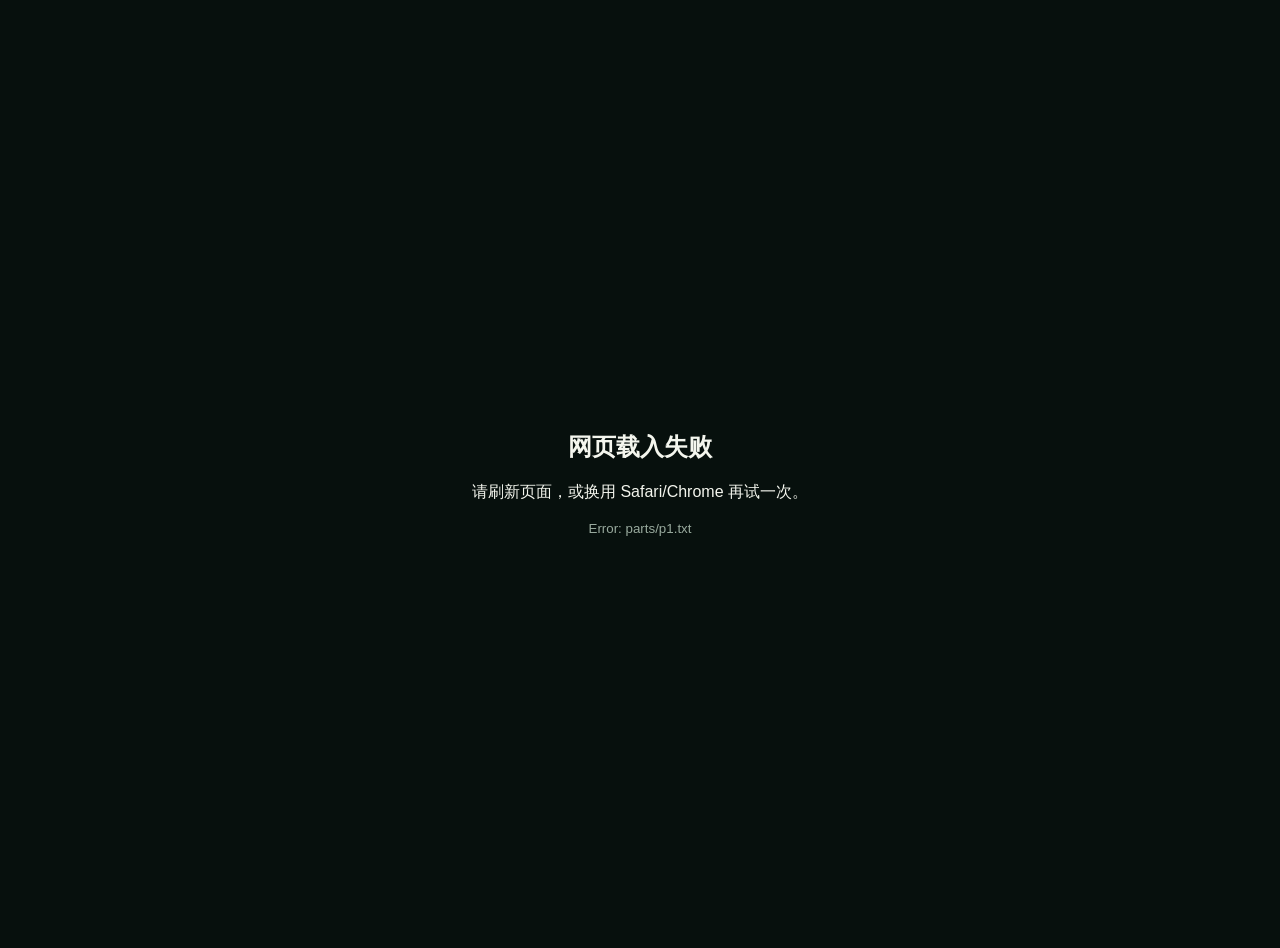
==== commit 3f57e008: "Add mobile web entry page" ====
--- a/index.html
+++ b/index.html
@@ -1,2203 +1,3 @@
-<!doctype html>
-<html lang="zh-CN">
-<head>
-<meta charset="utf-8" />
-<meta name="viewport" content="width=device-width, initial-scale=1, viewport-fit=cover" />
-<title>绝命毒师宇宙 · 人物关系图谱</title>
-<meta name="description" content="《绝命毒师》与《风骚律师》全人物关系网络、事件时间线与人物档案。" />
-<style>
-/* ============================================================
-   TOKENS — 沙漠夜 / 漂白卷宗
-   ============================================================ */
-:root{
-  --bg:#12110D; --bg-2:#191712; --bg-3:#211E18; --bg-4:#2A261D;
-  --line:#2E2A21; --line-2:#403A2C;
-  --txt:#EDE7D8; --txt-2:#A9A08C; --txt-3:#726A58;
-  --accent:#E0A83C; --accent-soft:#E0A83C22;
-  --accent-2:#4FC7DE; --danger:#D0453F; --ok:#3FBF87;
-  --shadow:0 18px 44px -18px #000000cc;
-  --grain:.055;
-
-  --f-heisenberg:#2FB8D4; --f-white:#D9A441; --f-dea:#6B88EA;
-  --f-fring:#E8823C;      --f-cartel:#D9483F; --f-law:#A188E4;
-  --f-street:#3FBF87;     --f-nazi:#B0824F;   --f-civil:#8E9AA6;
-
-  --r-family:#D9A441; --r-romance:#E276A8; --r-ally:#3FBF87;
-  --r-business:#6B88EA; --r-mentor:#A188E4; --r-rival:#E0763E; --r-kill:#D0453F;
-
-  --font-display:"Oswald","Archivo Narrow","Arial Narrow","HarmonyOS Sans SC","PingFang SC","Hiragino Sans GB","Microsoft YaHei",system-ui,sans-serif;
-  --font-body:system-ui,-apple-system,"Segoe UI","PingFang SC","HarmonyOS Sans SC","Hiragino Sans GB","Microsoft YaHei","Noto Sans SC",sans-serif;
-  --font-mono:ui-monospace,"SF Mono","JetBrains Mono","Roboto Mono",Menlo,Consolas,monospace;
-}
-@media (prefers-color-scheme: light){
-  :root{
-    --bg:#E6E4DB; --bg-2:#F0EEE6; --bg-3:#FAF8F2; --bg-4:#FFFFFF;
-    --line:#CFCABA; --line-2:#B6B0A0;
-    --txt:#1C1913; --txt-2:#5B5646; --txt-3:#8A8371;
-    --accent:#A2660F; --accent-soft:#A2660F1a;
-    --accent-2:#0D7A8F; --danger:#A3302A; --ok:#17805A;
-    --shadow:0 14px 34px -18px #6b634d66;
-    --grain:.03;
-    --f-heisenberg:#0E7E96; --f-white:#9C6B12; --f-dea:#3A54B8;
-    --f-fring:#B25611;      --f-cartel:#A62E27; --f-law:#6A46B8;
-    --f-street:#17805A;     --f-nazi:#7A5326;   --f-civil:#5B6773;
-    --r-family:#9C6B12; --r-romance:#B0417A; --r-ally:#17805A;
-    --r-business:#3A54B8; --r-mentor:#6A46B8; --r-rival:#A85519; --r-kill:#A3302A;
-  }
-}
-:root[data-theme="dark"]{
-  --bg:#12110D; --bg-2:#191712; --bg-3:#211E18; --bg-4:#2A261D;
-  --line:#2E2A21; --line-2:#403A2C;
-  --txt:#EDE7D8; --txt-2:#A9A08C; --txt-3:#726A58;
-  --accent:#E0A83C; --accent-soft:#E0A83C22;
-  --accent-2:#4FC7DE; --danger:#D0453F; --ok:#3FBF87;
-  --shadow:0 18px 44px -18px #000000cc; --grain:.055;
-  --f-heisenberg:#2FB8D4; --f-white:#D9A441; --f-dea:#6B88EA;
-  --f-fring:#E8823C;      --f-cartel:#D9483F; --f-law:#A188E4;
-  --f-street:#3FBF87;     --f-nazi:#B0824F;   --f-civil:#8E9AA6;
-  --r-family:#D9A441; --r-romance:#E276A8; --r-ally:#3FBF87;
-  --r-business:#6B88EA; --r-mentor:#A188E4; --r-rival:#E0763E; --r-kill:#D0453F;
-}
-:root[data-theme="light"]{
-  --bg:#E6E4DB; --bg-2:#F0EEE6; --bg-3:#FAF8F2; --bg-4:#FFFFFF;
-  --line:#CFCABA; --line-2:#B6B0A0;
-  --txt:#1C1913; --txt-2:#5B5646; --txt-3:#8A8371;
-  --accent:#A2660F; --accent-soft:#A2660F1a;
-  --accent-2:#0D7A8F; --danger:#A3302A; --ok:#17805A;
-  --shadow:0 14px 34px -18px #6b634d66; --grain:.03;
-  --f-heisenberg:#0E7E96; --f-white:#9C6B12; --f-dea:#3A54B8;
-  --f-fring:#B25611;      --f-cartel:#A62E27; --f-law:#6A46B8;
-  --f-street:#17805A;     --f-nazi:#7A5326;   --f-civil:#5B6773;
-  --r-family:#9C6B12; --r-romance:#B0417A; --r-ally:#17805A;
-  --r-business:#3A54B8; --r-mentor:#6A46B8; --r-rival:#A85519; --r-kill:#A3302A;
-}
-
-*,*::before,*::after{box-sizing:border-box;}
-html,body{height:100%;}
-body{
-  margin:0; background:var(--bg); color:var(--txt);
-  font-family:var(--font-body); font-size:15px; line-height:1.6;
-  -webkit-font-smoothing:antialiased; overflow:hidden;
-}
-body::before{ /* 沙尘颗粒 */
-  content:""; position:fixed; inset:0; pointer-events:none; z-index:9999; opacity:var(--grain);
-  background-image:url("data:image/svg+xml;utf8,<svg xmlns='http://www.w3.org/2000/svg' width='140' height='140'><filter id='n'><feTurbulence type='fractalNoise' baseFrequency='.85' numOctaves='3'/></filter><rect width='140' height='140' filter='url(%23n)'/></svg>");
-  mix-blend-mode:overlay;
-}
-button,input,select{font:inherit;color:inherit;}
-button{cursor:pointer;background:none;border:none;padding:0;}
-:focus-visible{outline:2px solid var(--accent);outline-offset:2px;border-radius:3px;}
-::-webkit-scrollbar{width:9px;height:9px}
-::-webkit-scrollbar-track{background:transparent}
-::-webkit-scrollbar-thumb{background:var(--line-2);border-radius:9px}
-::-webkit-scrollbar-thumb:hover{background:var(--txt-3)}
-
-/* ============================================================
-   APP SHELL
-   ============================================================ */
-#app{display:flex;flex-direction:column;height:100dvh;}
-
-header.topbar{
-  display:flex;align-items:center;gap:18px;flex-wrap:wrap;
-  padding:10px 18px; border-bottom:1px solid var(--line);
-  background:linear-gradient(180deg,var(--bg-2),var(--bg));
-  position:relative;z-index:40;
-}
-.brand{display:flex;align-items:center;gap:12px;min-width:0;}
-.brand-tiles{display:flex;gap:4px;}
-.btile{
-  width:30px;height:30px;border:1px solid var(--line-2);border-radius:4px;
-  background:var(--bg-3);display:grid;place-items:center;position:relative;
-  font-family:var(--font-mono);font-size:13px;font-weight:700;letter-spacing:.02em;
-  animation:tilein .5s cubic-bezier(.2,.8,.3,1) backwards;
-}
-.btile:nth-child(1){animation-delay:.02s} .btile:nth-child(2){animation-delay:.09s}
-.btile:nth-child(3){animation-delay:.16s} .btile:nth-child(4){animation-delay:.23s}
-.btile.hl{background:var(--accent);border-color:var(--accent);color:#12110D;}
-@media (prefers-color-scheme: light){.btile.hl{color:#FAF8F2;}}
-:root[data-theme="light"] .btile.hl{color:#FAF8F2;}
-:root[data-theme="dark"] .btile.hl{color:#12110D;}
-.btile sub{position:absolute;bottom:1px;right:3px;font-size:7px;opacity:.65;font-weight:400;}
-@keyframes tilein{from{opacity:0;transform:translateY(-8px) rotate(-6deg)}to{opacity:1;transform:none}}
-.brand-txt{min-width:0;}
-.brand-txt h1{
-  margin:0;font-family:var(--font-display);font-size:19px;font-weight:600;
-  letter-spacing:.06em;line-height:1.15;white-space:nowrap;
-}
-.brand-txt p{
-  margin:0;font-family:var(--font-mono);font-size:10px;letter-spacing:.16em;
-  text-transform:uppercase;color:var(--txt-3);white-space:nowrap;
-}
-
-.tabs{display:flex;gap:2px;background:var(--bg-3);padding:3px;border-radius:7px;border:1px solid var(--line);}
-.tab{
-  padding:6px 15px;border-radius:5px;font-size:13.5px;font-weight:500;color:var(--txt-2);
-  transition:background .18s,color .18s;white-space:nowrap;
-}
-.tab:hover{color:var(--txt);}
-.tab[aria-selected="true"]{background:var(--accent);color:#12110D;font-weight:600;}
-@media (prefers-color-scheme: light){.tab[aria-selected="true"]{color:#FAF8F2;}}
-:root[data-theme="light"] .tab[aria-selected="true"]{color:#FAF8F2;}
-:root[data-theme="dark"] .tab[aria-selected="true"]{color:#12110D;}
-
-.top-right{margin-left:auto;display:flex;align-items:center;gap:10px;}
-.search{position:relative;}
-.search input{
-  width:190px;padding:7px 11px 7px 30px;border-radius:6px;background:var(--bg-3);
-  border:1px solid var(--line);font-size:13px;transition:border-color .18s,width .2s;
-}
-.search input::placeholder{color:var(--txt-3);}
-.search input:focus{border-color:var(--accent);outline:none;width:225px;}
-.search .ico{position:absolute;left:9px;top:50%;transform:translateY(-50%);color:var(--txt-3);pointer-events:none;line-height:0;}
-.sugg{
-  position:absolute;top:calc(100% + 5px);left:0;right:0;background:var(--bg-3);
-  border:1px solid var(--line-2);border-radius:7px;box-shadow:var(--shadow);
-  max-height:290px;overflow:auto;z-index:60;padding:4px;
-}
-.sugg[hidden]{display:none;}
-.sugg button{
-  display:flex;align-items:center;gap:9px;width:100%;padding:6px 8px;border-radius:5px;
-  text-align:left;font-size:13px;
-}
-.sugg button:hover,.sugg button.on{background:var(--bg-4);}
-.sugg .sym{
-  font-family:var(--font-mono);font-size:10px;font-weight:700;width:24px;height:22px;
-  display:grid;place-items:center;border-radius:3px;flex:none;
-}
-.sugg .en{color:var(--txt-3);font-size:11px;margin-left:auto;font-family:var(--font-mono);}
-.iconbtn{
-  width:32px;height:32px;border-radius:6px;border:1px solid var(--line);background:var(--bg-3);
-  display:grid;place-items:center;color:var(--txt-2);transition:color .18s,border-color .18s;
-}
-.iconbtn:hover{color:var(--accent);border-color:var(--line-2);}
-
-main{flex:1;min-height:0;position:relative;}
-.view{position:absolute;inset:0;display:none;}
-.view.on{display:flex;}
-
-/* ============================================================
-   VIEW: 关系网络
-   ============================================================ */
-.rail{
-  width:236px;flex:none;border-right:1px solid var(--line);background:var(--bg-2);
-  overflow-y:auto;padding:14px 0 24px;
-}
-.rail section{padding:0 14px 16px;}
-.rail h3{
-  margin:0 0 9px;font-family:var(--font-mono);font-size:10px;letter-spacing:.18em;
-  text-transform:uppercase;color:var(--txt-3);font-weight:600;
-  display:flex;align-items:center;gap:8px;
-}
-.rail h3::after{content:"";flex:1;height:1px;background:var(--line);}
-.seg{display:flex;background:var(--bg-3);border:1px solid var(--line);border-radius:6px;padding:2px;gap:2px;}
-.seg button{flex:1;padding:5px 0;font-size:12px;border-radius:4px;color:var(--txt-2);transition:.16s;}
-.seg button[aria-pressed="true"]{background:var(--bg-4);color:var(--accent);font-weight:600;box-shadow:inset 0 0 0 1px var(--line-2);}
-.chips{display:flex;flex-direction:column;gap:3px;}
-.chip{
-  display:flex;align-items:center;gap:8px;padding:5px 7px;border-radius:5px;font-size:12.5px;
-  color:var(--txt-2);transition:background .15s,color .15s;width:100%;text-align:left;
-}
-.chip:hover{background:var(--bg-3);color:var(--txt);}
-.chip .dot{width:9px;height:9px;border-radius:2px;flex:none;transition:.15s;}
-.chip .n{margin-left:auto;font-family:var(--font-mono);font-size:10px;color:var(--txt-3);}
-.chip[aria-pressed="false"]{opacity:.42;}
-.chip[aria-pressed="false"] .dot{background:transparent!important;box-shadow:inset 0 0 0 1.5px var(--txt-3);}
-.chip[aria-pressed="true"]{color:var(--txt);}
-.chip .ln{width:16px;height:0;border-top:2.5px solid;flex:none;}
-.rail .mini{font-size:11.5px;color:var(--txt-3);line-height:1.5;margin:8px 0 0;}
-.railbtn{
-  width:100%;padding:7px;border:1px solid var(--line);border-radius:6px;background:var(--bg-3);
-  font-size:12.5px;color:var(--txt-2);transition:.16s;
-}
-.railbtn:hover{color:var(--accent);border-color:var(--line-2);}
-
-.stage{flex:1;position:relative;min-width:0;background:
-  radial-gradient(120% 90% at 50% 0%,color-mix(in srgb,var(--accent) 5%,transparent),transparent 62%),var(--bg);}
-#net{display:block;width:100%;height:100%;cursor:grab;touch-action:none;}
-#net.grabbing{cursor:grabbing;}
-.stage-hud{
-  position:absolute;left:14px;bottom:14px;display:flex;gap:6px;align-items:center;
-  font-family:var(--font-mono);font-size:10.5px;color:var(--txt-3);
-  background:color-mix(in srgb,var(--bg-2) 82%,transparent);backdrop-filter:blur(6px);
-  border:1px solid var(--line);border-radius:7px;padding:5px 8px;letter-spacing:.05em;
-}
-.zoomers{position:absolute;right:14px;bottom:14px;display:flex;flex-direction:column;gap:5px;}
-.zoomers button{
-  width:30px;height:30px;border-radius:6px;border:1px solid var(--line);
-  background:color-mix(in srgb,var(--bg-2) 85%,transparent);backdrop-filter:blur(6px);
-  color:var(--txt-2);font-size:15px;display:grid;place-items:center;transition:.16s;
-}
-.zoomers button:hover{color:var(--accent);border-color:var(--line-2);}
-.tooltip{
-  position:absolute;pointer-events:none;z-index:30;padding:8px 11px;border-radius:8px;
-  background:color-mix(in srgb,var(--bg-3) 95%,transparent);border:1px solid var(--line-2);
-  box-shadow:var(--shadow);max-width:250px;font-size:12.5px;opacity:0;transition:opacity .12s;
-  backdrop-filter:blur(8px);
-}
-.tooltip.on{opacity:1;}
-.tooltip b{display:block;font-size:14px;margin-bottom:1px;}
-.tooltip .r{color:var(--txt-2);font-size:11.5px;}
-.tooltip .k{margin-top:5px;font-family:var(--font-mono);font-size:10px;color:var(--txt-3);letter-spacing:.08em;}
-
-/* ============================================================
-   卷宗抽屉
-   ============================================================ */
-.dossier{
-  width:352px;flex:none;border-left:1px solid var(--line);background:var(--bg-2);
-  display:flex;flex-direction:column;overflow:hidden;
-}
-.dossier.empty .d-body{display:none;}
-.d-blank{
-  flex:1;display:none;flex-direction:column;align-items:center;justify-content:center;
-  gap:10px;padding:34px;text-align:center;color:var(--txt-3);
-}
-.dossier.empty .d-blank{display:flex;}
-.d-blank .big{font-family:var(--font-display);font-size:15px;letter-spacing:.1em;color:var(--txt-2);}
-.d-blank p{margin:0;font-size:12.5px;line-height:1.7;}
-.d-body{flex:1;overflow-y:auto;}
-.d-head{padding:18px 18px 15px;border-bottom:1px solid var(--line);position:relative;overflow:hidden;}
-.d-head::before{content:"";position:absolute;inset:0;opacity:.1;background:var(--fc);}
-.d-head>*{position:relative;}
-.d-close{position:absolute;top:12px;right:12px;color:var(--txt-3);font-size:17px;line-height:1;z-index:2;}
-.d-close:hover{color:var(--txt);}
-.d-tile{
-  width:56px;height:56px;border-radius:7px;border:1.5px solid var(--fc);
-  background:color-mix(in srgb,var(--fc) 15%,var(--bg-3));
-  display:grid;place-items:center;font-family:var(--font-mono);font-weight:700;font-size:21px;
-  color:var(--fc);position:relative;margin-bottom:11px;
-}
-.d-tile sub{position:absolute;bottom:3px;right:5px;font-size:8.5px;font-weight:500;opacity:.75;}
-.d-name{margin:0;font-family:var(--font-display);font-size:24px;font-weight:600;letter-spacing:.02em;line-height:1.15;}
-.d-en{margin:2px 0 0;font-family:var(--font-mono);font-size:11px;letter-spacing:.1em;color:var(--txt-3);text-transform:uppercase;}
-.d-meta{display:flex;flex-wrap:wrap;gap:5px;margin-top:11px;}
-.badge{
-  font-family:var(--font-mono);font-size:9.5px;letter-spacing:.11em;text-transform:uppercase;
-  padding:3px 7px;border-radius:4px;border:1px solid var(--line-2);color:var(--txt-2);background:var(--bg-3);
-}
-.badge.fc{border-color:var(--fc);color:var(--fc);background:color-mix(in srgb,var(--fc) 12%,transparent);}
-.badge.bb{border-color:var(--f-heisenberg);color:var(--f-heisenberg);}
-.badge.bcs{border-color:var(--f-law);color:var(--f-law);}
-.d-sec{padding:15px 18px;border-bottom:1px solid var(--line);}
-.d-sec h4{
-  margin:0 0 8px;font-family:var(--font-mono);font-size:9.5px;letter-spacing:.18em;
-  text-transform:uppercase;color:var(--txt-3);font-weight:600;
-}
-.d-sec p{margin:0;font-size:13.5px;line-height:1.72;color:var(--txt-2);}
-.d-sec p strong{color:var(--txt);font-weight:600;}
-.quote{
-  border-left:2px solid var(--fc);padding:2px 0 2px 12px;margin:0;
-  font-size:13.5px;line-height:1.65;font-style:italic;color:var(--txt);
-}
-.quote cite{display:block;font-style:normal;font-family:var(--font-mono);font-size:10px;
-  letter-spacing:.08em;color:var(--txt-3);margin-top:5px;}
-.rel-list{display:flex;flex-direction:column;gap:2px;}
-.rel{display:flex;align-items:center;gap:9px;width:100%;padding:6px 7px;border-radius:6px;text-align:left;transition:background .15s;}
-.rel:hover{background:var(--bg-3);}
-.rel .sym{
-  width:27px;height:25px;flex:none;border-radius:4px;display:grid;place-items:center;
-  font-family:var(--font-mono);font-size:10.5px;font-weight:700;
-}
-.rel .who{font-size:13px;font-weight:500;line-height:1.3;}
-.rel .what{font-size:11.5px;color:var(--txt-2);line-height:1.35;}
-.rel .bar{width:3px;align-self:stretch;border-radius:3px;flex:none;}
-.d-events{display:flex;flex-direction:column;gap:7px;}
-.d-ev{display:flex;gap:10px;width:100%;text-align:left;padding:5px 6px;border-radius:6px;transition:background .15s;}
-.d-ev:hover{background:var(--bg-3);}
-.d-ev .yr{font-family:var(--font-mono);font-size:10.5px;color:var(--txt-3);flex:none;padding-top:2px;font-variant-numeric:tabular-nums;}
-.d-ev .tl{font-size:12.5px;line-height:1.45;color:var(--txt-2);}
-.d-ev:hover .tl{color:var(--txt);}
-
-/* ============================================================
-   VIEW: 时间线
-   ============================================================ */
-.tl-wrap{flex:1;overflow-y:auto;display:flex;flex-direction:column;align-items:center;}
-.tl-inner{width:100%;max-width:1020px;padding:26px 24px 90px;}
-.tl-head{margin-bottom:22px;}
-.tl-head h2{
-  margin:0 0 6px;font-family:var(--font-display);font-size:30px;font-weight:600;letter-spacing:.03em;
-  text-wrap:balance;
-}
-.tl-head p{margin:0;color:var(--txt-2);font-size:14px;max-width:76ch;line-height:1.8;}
-.tl-filters{display:flex;flex-wrap:wrap;gap:6px;margin-top:16px;padding-bottom:16px;border-bottom:1px solid var(--line);}
-.fbtn{
-  padding:5px 13px;border-radius:20px;border:1px solid var(--line);background:var(--bg-2);
-  font-size:12.5px;color:var(--txt-2);transition:.16s;
-}
-.fbtn:hover{border-color:var(--line-2);color:var(--txt);}
-.fbtn[aria-pressed="true"]{background:var(--accent);border-color:var(--accent);color:#12110D;font-weight:600;}
-@media (prefers-color-scheme: light){.fbtn[aria-pressed="true"]{color:#FAF8F2;}}
-:root[data-theme="light"] .fbtn[aria-pressed="true"]{color:#FAF8F2;}
-:root[data-theme="dark"] .fbtn[aria-pressed="true"]{color:#12110D;}
-
-.era{margin-top:34px;}
-.era-head{display:flex;align-items:baseline;gap:12px;padding-bottom:9px;border-bottom:1px solid var(--line-2);}
-.era-head .yrs{
-  font-family:var(--font-mono);font-size:11px;letter-spacing:.1em;color:var(--accent);
-  font-variant-numeric:tabular-nums;flex:none;
-}
-.era-head h3{margin:0;font-family:var(--font-display);font-size:19px;font-weight:600;letter-spacing:.04em;}
-.era-head .sub{margin-left:auto;font-size:11.5px;color:var(--txt-3);text-align:right;}
-.era-body{position:relative;padding-left:0;}
-.ev{
-  display:grid;grid-template-columns:74px 1fr;gap:0 18px;position:relative;
-  padding:16px 0 16px;border-bottom:1px dashed var(--line);
-}
-.ev:last-child{border-bottom:none;}
-.ev-when{
-  font-family:var(--font-mono);font-size:11px;color:var(--txt-3);letter-spacing:.04em;
-  font-variant-numeric:tabular-nums;padding-top:3px;position:relative;
-}
-.ev-when .ep{display:block;margin-top:3px;font-size:9.5px;color:var(--txt-3);opacity:.8;}
-.ev-body{min-width:0;position:relative;padding-left:20px;}
-.ev-body::before{
-  content:"";position:absolute;left:0;top:7px;bottom:-17px;width:1px;background:var(--line);
-}
-.ev:last-child .ev-body::before{bottom:auto;height:0;}
-.ev-body::after{
-  content:"";position:absolute;left:-4px;top:5px;width:9px;height:9px;border-radius:2px;
-  background:var(--bg);border:2px solid var(--mk,var(--line-2));
-}
-.ev.major .ev-body::after{background:var(--mk,var(--accent));border-color:var(--mk,var(--accent));width:11px;height:11px;left:-5px;}
-.ev h4{margin:0 0 5px;font-size:16px;font-weight:600;line-height:1.35;letter-spacing:.01em;text-wrap:balance;}
-.ev.major h4{font-size:17.5px;}
-.ev p{margin:0;font-size:13.5px;line-height:1.75;color:var(--txt-2);max-width:70ch;}
-.ev-tags{display:flex;flex-wrap:wrap;gap:5px;margin-bottom:7px;align-items:center;}
-.show-pill{
-  font-family:var(--font-mono);font-size:9px;letter-spacing:.12em;padding:2px 6px;border-radius:3px;
-  border:1px solid currentColor;
-}
-.show-pill.bcs{color:var(--f-law);} .show-pill.bb{color:var(--f-heisenberg);}
-.show-pill.ec{color:var(--f-street);} .show-pill.pre{color:var(--txt-3);}
-.ev-cast{display:flex;flex-wrap:wrap;gap:4px;margin-top:10px;}
-.cast{
-  display:inline-flex;align-items:center;gap:5px;padding:2.5px 8px 2.5px 5px;border-radius:20px;
-  border:1px solid var(--line);background:var(--bg-2);font-size:11.5px;color:var(--txt-2);transition:.15s;
-}
-.cast:hover{border-color:var(--cc);color:var(--txt);background:var(--bg-3);}
-.cast i{width:7px;height:7px;border-radius:2px;background:var(--cc);flex:none;}
-
-/* ============================================================
-   VIEW: 人物档案
-   ============================================================ */
-.cx-wrap{flex:1;overflow-y:auto;display:flex;flex-direction:column;align-items:center;}
-.cx-inner{width:100%;max-width:1180px;padding:26px 24px 90px;}
-.cx-grid{display:grid;grid-template-columns:repeat(auto-fill,minmax(248px,1fr));gap:11px;margin-top:20px;}
-.card{
-  border:1px solid var(--line);border-radius:10px;background:var(--bg-2);padding:13px;
-  display:flex;gap:11px;align-items:flex-start;text-align:left;transition:.18s;position:relative;overflow:hidden;
-}
-.card::before{content:"";position:absolute;left:0;top:0;bottom:0;width:3px;background:var(--fc);opacity:.85;}
-.card:hover{border-color:var(--fc);background:var(--bg-3);transform:translateY(-2px);box-shadow:var(--shadow);}
-.card .tile{
-  width:38px;height:38px;flex:none;border-radius:5px;display:grid;place-items:center;position:relative;
-  font-family:var(--font-mono);font-weight:700;font-size:14px;color:var(--fc);
-  border:1px solid color-mix(in srgb,var(--fc) 55%,transparent);
-  background:color-mix(in srgb,var(--fc) 13%,transparent);
-}
-.card .tile sub{position:absolute;bottom:1px;right:3px;font-size:7px;font-weight:500;opacity:.8;}
-.card .txt{display:flex;flex-direction:column;gap:2px;min-width:0;}
-.card .nm{display:block;font-size:14.5px;font-weight:600;line-height:1.3;}
-.card .en{display:block;font-family:var(--font-mono);font-size:9.5px;letter-spacing:.06em;color:var(--txt-3);text-transform:uppercase;}
-.card .rl{display:block;font-size:11.5px;color:var(--txt-2);margin-top:3px;line-height:1.45;}
-.cx-empty{padding:50px 0;text-align:center;color:var(--txt-3);font-size:14px;}
-.section-count{font-family:var(--font-mono);font-size:11px;color:var(--txt-3);letter-spacing:.08em;}
-
-/* 统计条 */
-.stats{display:flex;gap:26px;flex-wrap:wrap;margin-top:16px;padding:14px 0;border-top:1px solid var(--line);border-bottom:1px solid var(--line);}
-.stat b{display:block;font-family:var(--font-mono);font-size:24px;font-weight:600;letter-spacing:-.01em;color:var(--accent);font-variant-numeric:tabular-nums;line-height:1.1;}
-.stat span{font-size:11px;font-family:var(--font-mono);letter-spacing:.13em;text-transform:uppercase;color:var(--txt-3);}
-
-/* 响应式 */
-.rail-toggle{display:none;}
-@media (max-width:1180px){
-  .dossier{position:absolute;right:0;top:0;bottom:0;z-index:50;box-shadow:var(--shadow);
-    transform:translateX(100%);transition:transform .25s cubic-bezier(.2,.8,.3,1);}
-  .dossier.open{transform:none;}
-  .dossier.empty{transform:translateX(100%);}
-}
-@media (max-width:860px){
-  header.topbar{padding:9px 12px;gap:10px;}
-  .brand-txt h1{font-size:16px;} .brand-txt p{display:none;}
-  .search input{width:130px;} .search input:focus{width:160px;}
-  .rail{position:absolute;left:0;top:0;bottom:0;z-index:45;transform:translateX(-100%);
-    transition:transform .25s cubic-bezier(.2,.8,.3,1);box-shadow:var(--shadow);}
-  .rail.open{transform:none;}
-  .rail-toggle{display:grid;position:absolute;left:12px;top:12px;z-index:44;width:34px;height:34px;
-    border-radius:7px;border:1px solid var(--line);background:color-mix(in srgb,var(--bg-2) 88%,transparent);
-    backdrop-filter:blur(6px);place-items:center;color:var(--txt-2);}
-  .dossier{width:min(340px,90vw);}
-  .tl-inner,.cx-inner{padding:20px 15px 80px;}
-  .ev{grid-template-columns:56px 1fr;gap:0 10px;}
-  .tl-head h2{font-size:24px;}
-  .btile:nth-child(n+3){display:none;}
-}
-@media (prefers-reduced-motion: reduce){
-  *,*::before,*::after{animation-duration:.001ms!important;transition-duration:.001ms!important;}
-}
-</style>
-</head>
-<body>
-<div id="app">
-  <header class="topbar">
-    <div class="brand">
-      <div class="brand-tiles" aria-hidden="true">
-        <div class="btile hl">Br<sub>35</sub></div>
-        <div class="btile hl">Ba<sub>56</sub></div>
-        <div class="btile">S<sub>16</sub></div>
-        <div class="btile">Ca<sub>20</sub></div>
-      </div>
-      <div class="brand-txt">
-        <h1>绝命毒师宇宙 · 人物关系图谱</h1>
-        <p>Breaking Bad &nbsp;×&nbsp; Better Call Saul &nbsp;/&nbsp; Albuquerque, NM</p>
-      </div>
-    </div>
-
-    <nav class="tabs" role="tablist" aria-label="视图切换">
-      <button class="tab" role="tab" aria-selected="true" data-view="graph">关系网络</button>
-      <button class="tab" role="tab" aria-selected="false" data-view="timeline">事件时间线</button>
-      <button class="tab" role="tab" aria-selected="false" data-view="codex">人物档案</button>
-    </nav>
-
-    <div class="top-right">
-      <div class="search">
-        <span class="ico" aria-hidden="true">
-          <svg width="14" height="14" viewBox="0 0 24 24" fill="none" stroke="currentColor" stroke-width="2.2"><circle cx="11" cy="11" r="7"/><path d="M20 20l-3.5-3.5"/></svg>
-        </span>
-        <input id="q" type="search" placeholder="搜索人物…" autocomplete="off" aria-label="搜索人物" />
-        <div class="sugg" id="sugg" hidden></div>
-      </div>
-      <button class="iconbtn" id="themeBtn" title="切换明暗主题" aria-label="切换明暗主题">
-        <svg width="16" height="16" viewBox="0 0 24 24" fill="none" stroke="currentColor" stroke-width="2"><path d="M21 12.8A9 9 0 1111.2 3a7 7 0 009.8 9.8z"/></svg>
-      </button>
-    </div>
-  </header>
-
-  <main>
-    <!-- ============ 关系网络 ============ -->
-    <section class="view on" id="view-graph">
-      <aside class="rail" id="rail">
-        <section>
-          <h3>剧集范围</h3>
-          <div class="seg" id="showSeg">
-            <button data-show="all" aria-pressed="true">全部</button>
-            <button data-show="bcs" aria-pressed="false">风骚律师</button>
-            <button data-show="bb" aria-pressed="false">绝命毒师</button>
-          </div>
-          <p class="mini">「全部」显示两部剧的全部人物；选择单部剧时只保留出现在该剧中的角色与他们之间的关系。</p>
-        </section>
-        <section>
-          <h3>布局</h3>
-          <div class="seg" id="layoutSeg">
-            <button data-layout="force" aria-pressed="true">力导向</button>
-            <button data-layout="cluster" aria-pressed="false">阵营分组</button>
-          </div>
-        </section>
-        <section>
-          <h3>阵营 <span id="facAll" style="margin-left:auto"></span></h3>
-          <div class="chips" id="facChips"></div>
-        </section>
-        <section>
-          <h3>关系类型</h3>
-          <div class="chips" id="relChips"></div>
-        </section>
-        <section>
-          <button class="railbtn" id="resetBtn">重置视图与筛选</button>
-        </section>
-      </aside>
-
-      <div class="stage" id="stage">
-        <button class="rail-toggle" id="railToggle" aria-label="筛选面板">
-          <svg width="16" height="16" viewBox="0 0 24 24" fill="none" stroke="currentColor" stroke-width="2"><path d="M4 6h16M7 12h10M10 18h4"/></svg>
-        </button>
-        <canvas id="net"></canvas>
-        <div class="tooltip" id="tip"></div>
-        <div class="stage-hud" id="hud">—</div>
-        <div class="zoomers">
-          <button id="zin" aria-label="放大">+</button>
-          <button id="zout" aria-label="缩小">−</button>
-          <button id="zfit" aria-label="适应画面" title="适应画面">
-            <svg width="14" height="14" viewBox="0 0 24 24" fill="none" stroke="currentColor" stroke-width="2"><path d="M4 9V4h5M20 9V4h-5M4 15v5h5M20 15v5h-5"/></svg>
-          </button>
-        </div>
-      </div>
-
-      <aside class="dossier empty" id="dossier">
-        <div class="d-blank">
-          <svg width="34" height="34" viewBox="0 0 24 24" fill="none" stroke="currentColor" stroke-width="1.4"><rect x="3" y="4" width="18" height="16" rx="2"/><path d="M3 9h18M8 4v5"/></svg>
-          <div class="big">人物卷宗</div>
-          <p>点击网络中的任意方块，查看该人物的档案、关键关系与所参与的事件。<br />滚轮缩放，拖拽平移，拖动方块可固定位置。</p>
-        </div>
-        <div class="d-body" id="dBody"></div>
-      </aside>
-    </section>
-
-    <!-- ============ 时间线 ============ -->
-    <section class="view" id="view-timeline">
-      <div class="tl-wrap">
-        <div class="tl-inner">
-          <div class="tl-head">
-            <h2>一条街的十年：从吉米·麦吉尔到海森堡</h2>
-            <p>两部剧共享同一时间轴。《风骚律师》从 2002 年的信箱室与法庭走廊开始，一路铺到 2008 年沃尔特·怀特确诊的那个早晨；《绝命毒师》的两年把所有人的命运烧尽；而收尾在 2010 年的奥马哈与阿拉斯加。下面按时序排列关键事件——每个事件都标出了卷入其中的人。</p>
-            <div class="stats" id="tlStats"></div>
-            <div class="tl-filters" id="tlFilters">
-              <button class="fbtn" data-f="all" aria-pressed="true">全部事件</button>
-              <button class="fbtn" data-f="major" aria-pressed="false">仅关键转折</button>
-              <button class="fbtn" data-f="bcs" aria-pressed="false">风骚律师</button>
-              <button class="fbtn" data-f="bb" aria-pressed="false">绝命毒师</button>
-              <button class="fbtn" data-f="after" aria-pressed="false">后传 / 尾声</button>
-            </div>
-          </div>
-          <div id="tlBody"></div>
-        </div>
-      </div>
-    </section>
-
-    <!-- ============ 人物档案 ============ -->
-    <section class="view" id="view-codex">
-      <div class="cx-wrap">
-        <div class="cx-inner">
-          <div class="tl-head">
-            <h2>人物档案库</h2>
-            <p>按阵营归档的全部登场人物。点击卡片打开卷宗，可直接跳转到该人物在关系网络中的位置。</p>
-            <div class="tl-filters" id="cxFilters"></div>
-          </div>
-          <div id="cxBody"></div>
-        </div>
-      </div>
-      <aside class="dossier empty" id="dossier2" style="border-left:1px solid var(--line)">
-        <div class="d-blank">
-          <svg width="34" height="34" viewBox="0 0 24 24" fill="none" stroke="currentColor" stroke-width="1.4"><rect x="3" y="4" width="18" height="16" rx="2"/><path d="M3 9h18M8 4v5"/></svg>
-          <div class="big">人物卷宗</div>
-          <p>点击左侧任意档案卡片查看详情。</p>
-        </div>
-        <div class="d-body" id="dBody2"></div>
-      </aside>
-    </section>
-  </main>
-</div>
-
-<script>
-/* ================================================================
-   数据层：阵营 / 关系类型 / 人物 / 关系 / 事件
-   ================================================================ */
-const FACTIONS = [
-  {id:"heisenberg", zh:"海森堡制毒线", en:"Heisenberg", v:"--f-heisenberg"},
-  {id:"white",      zh:"怀特家族",     en:"White Family", v:"--f-white"},
-  {id:"dea",        zh:"DEA / 执法",   en:"Law Enforcement", v:"--f-dea"},
-  {id:"fring",      zh:"弗林集团",     en:"Fring Empire", v:"--f-fring"},
-  {id:"cartel",     zh:"萨拉曼卡 / 卡特尔", en:"Cartel", v:"--f-cartel"},
-  {id:"law",        zh:"法律界",       en:"Legal World", v:"--f-law"},
-  {id:"street",     zh:"街头贩毒线",   en:"Street Level", v:"--f-street"},
-  {id:"nazi",       zh:"杰克帮",       en:"Aryan Brotherhood", v:"--f-nazi"},
-  {id:"civil",      zh:"平民 / 局外人", en:"Civilians", v:"--f-civil"}
-];
-
-const RELTYPES = [
-  {id:"family",   zh:"血缘 / 家庭", v:"--r-family"},
-  {id:"romance",  zh:"伴侣 / 情感", v:"--r-romance"},
-  {id:"ally",     zh:"搭档 / 盟友", v:"--r-ally"},
-  {id:"business", zh:"雇佣 / 交易", v:"--r-business"},
-  {id:"mentor",   zh:"师徒 / 庇护", v:"--r-mentor"},
-  {id:"rival",    zh:"敌对 / 冲突", v:"--r-rival"},
-  {id:"kill",     zh:"致其死亡",    v:"--r-kill", dir:true}
-];
-
-/* shows: bcs=风骚律师  bb=绝命毒师  w=权重(1-5) */
-const CHARS = [
-  {id:"walt", zh:"沃尔特·怀特", en:"Walter White", sym:"Wa", fac:"heisenberg", shows:["bb"], w:5,
-   role:"高中化学老师 → 制毒帝国「海森堡」",
-   bio:"才华被埋没了半辈子的高中化学教师。年轻时与人共创灰质科技，却在成果兑现前退股离开，只拿了五千美元。五十岁那年确诊三期肺癌，他以「给家人留下钱」为名开始制造甲基苯丙胺，用两年时间把自己锻造成新墨西哥州最危险的名字。",
-   fate:"2010 年，用后备箱里的改装 M60 机枪灭掉杰克帮，放走杰西，自己中弹后死在制毒罐旁边——手抚着那套设备，像抚摸唯一真正属于他的东西。",
-   quote:{t:"我不是有危险，我就是危险本身。有人开门被一枪打死，你以为那是我？不，敲门的人是我。", s:"S4E6"}},
-
-  {id:"jesse", zh:"杰西·平克曼", en:"Jesse Pinkman", sym:"Je", fac:"heisenberg", shows:["bb"], w:5,
-   role:"小混混 → 制毒搭档 → 幸存者",
-   bio:"沃尔特当年最差的学生，代号「Cap'n Cook」的小毒贩。他是全剧道德感最强的人，也因此被伤得最重：爱的人接连死去，被利用、被投毒、被囚禁在地洞里制毒。他一次次想抽身，一次次被拖回来。",
-   fate:"在杰克帮的地牢里被解放，亲手勒死托德。2010 年带着埃德给的新身份开车去了阿拉斯加。",
-   quote:{t:"你们都他妈完了！（Yeah, science!）", s:"S1E6"}},
-
-  {id:"skyler", zh:"斯凯勒·怀特", en:"Skyler White", sym:"Sk", fac:"white", shows:["bb"], w:5,
-   role:"沃尔特的妻子 / 洗钱账房",
-   bio:"记账员出身，怀着二胎、写着短篇小说，本来只想守住一个普通家庭。发现真相后她从惊恐、切割走向共谋——买下 A1A 洗车行、编造赌博谎言、替丈夫把钱洗白，最后被自己参与建造的东西困死。",
-   fate:"丈夫死后独自面对检方，用沃尔特留下的坐标换取减刑。最后一次通话时她说：「别再说你是为了这个家。」",
-   quote:{t:"我在等着。等你的癌症复发。", s:"S5E4"}},
-
-  {id:"hank", zh:"汉克·施拉德", en:"Hank Schrader", sym:"Hk", fac:"dea", shows:["bb","bcs"], w:5,
-   role:"DEA 缉毒探员 / 沃尔特的连襟",
-   bio:"嗓门大、爱讲荤段子的 DEA 探员，也是全剧最扎实的调查者。粗糙的外壳下藏着创伤后应激、恐慌症与固执的正义感。他花了两年追一个叫「海森堡」的幽灵，而那个人每周日都坐在他的烤肉架旁边。",
-   fate:"在托哈吉利的沙漠里认出真相后被杰克帮枪杀。临死前他对沃尔特说：「你是我见过最聪明的人，可你居然蠢到看不出他十分钟前就决定要杀我了。」",
-   quote:{t:"我一直找的那个人……就在我眼皮底下。", s:"S5E9"}},
-
-  {id:"marie", zh:"玛丽·施拉德", en:"Marie Schrader", sym:"Mr", fac:"white", shows:["bb"], w:3,
-   role:"斯凯勒的妹妹 / 汉克的妻子",
-   bio:"一身紫色、爱说谎、偶尔顺手牵羊的放射科技师。她的琐碎与虚荣在丈夫瘫痪后被彻底击穿，是全剧里少数从头到尾站在正确一边的人。",
-   fate:"失去汉克，与姐姐决裂又不得不重新联系。她坚持要把汉克的遗体找回来。"},
-
-  {id:"flynn", zh:"小沃尔特·怀特（弗林）", en:"Walter White Jr.", sym:"Fl", fac:"white", shows:["bb"], w:3,
-   role:"怀特家长子",
-   bio:"患脑瘫、拄拐杖的高中生，最崇拜的人是父亲和汉克姨父。他给自己改名「弗林」以示独立，却在真相揭晓后彻底否认了父亲的存在。",
-   fate:"拒绝父亲的任何一分钱。沃尔特最后通过灰质科技的信托把九百多万留给了他——在他十八岁生日那天。",
-   quote:{t:"你为什么还不去死？", s:"S5E14"}},
-
-  {id:"holly", zh:"霍莉·怀特", en:"Holly White", sym:"Ho", fac:"white", shows:["bb"], w:1,
-   role:"怀特家幼女",
-   bio:"在剧中出生的女儿。她是沃尔特口中「为了家人」的最后一块遮羞布，也是他唯一没能骗过自己的时刻——他抱走她，又在加油站把她放回消防站。",
-   fate:"平安。她将不记得这一切。"},
-
-  {id:"gomez", zh:"史蒂夫·戈麦斯", en:"Steven Gomez", sym:"Gz", fac:"dea", shows:["bb","bcs"], w:3,
-   role:"DEA 探员 / 汉克的搭档",
-   bio:"汉克最信任的搭档与出气筒，两人的互损里是真正的过命交情。在《风骚律师》后期已作为新人探员出场，与汉克一起审问过一个叫多明戈的线人。",
-   fate:"在托哈吉利与汉克一同殉职。"},
-
-  {id:"saul", zh:"吉米·麦吉尔 / 索尔·古德曼", en:"Jimmy McGill / Saul Goodman", sym:"Jm", fac:"law", shows:["bcs","bb"], w:5,
-   role:"骗子 → 律师 → 罪犯的律师 → 吉恩·塔科维奇",
-   bio:"「滑头吉米」出身芝加哥西塞罗的街头骗局，靠函授文凭考过律师执照，一辈子想被哥哥查克当成真正的律师看待。当这条路被彻底堵死，他做出选择：既然做不成好人，那就做最好用的坏人律师。「索尔·古德曼」是一层壳，「吉恩·塔科维奇」是另一层，壳下面那个人只在金面前露过面。",
-   fate:"2010 年在奥马哈暴露身份，本已谈成七年刑期，却在庭上当众承认全部罪行并说出对查克与霍华德的真相，自愿领刑 86 年。",
-   quote:{t:"我叫詹姆斯·麦吉尔。人们知道我的另一个名字——索尔·古德曼。", s:"S6E13"}},
-
-  {id:"kim", zh:"金·韦克斯勒", en:"Kim Wexler", sym:"Ki", fac:"law", shows:["bcs"], w:5,
-   role:"律师 / 吉米的伴侣与共犯",
-   bio:"从 HHM 收发室一路自学考上律师的堪萨斯女孩，工作狂、完美主义者，替公益辩护当事人拼命。她爱吉米身上那点危险，也在一次次骗局中发现自己上瘾——最终是她，而不是吉米，提出了摧毁霍华德的计划。",
-   fate:"霍华德死后主动交出律师执照、与吉米离婚，去佛罗里达做喷灌设备销售。多年后向新墨西哥州提交了关于霍华德之死的完整证词，并出现在吉米受审的法庭上。",
-   quote:{t:"我不是好人。我们在一起对谁都没好处。", s:"S6E9"}},
-
-  {id:"chuck", zh:"查尔斯·麦吉尔（查克）", en:"Chuck McGill", sym:"Ch", fac:"law", shows:["bcs"], w:5,
-   role:"HHM 创始合伙人 / 吉米的兄长",
-   bio:"新墨西哥州最受尊敬的法律头脑，也是全剧最精密的自我欺骗。他声称对电磁波过敏、住在点着煤油灯的黑屋里，真正的病因是无法忍受一个不劳而获的弟弟居然也能穿上律师袍。他一边替吉米收拾烂摊子，一边在暗处掐断他的每一条路。",
-   fate:"2003 年失去 HHM 的合伙人身份、被吉米最后一次拜访后，他踢倒屋里的煤油灯，与满地文件一起烧尽。",
-   quote:{t:"你从来就不是律师，吉米。你只是拿到了执照的滑头吉米。", s:"S3E5"}},
-
-  {id:"howard", zh:"霍华德·哈姆林", en:"Howard Hamlin", sym:"Hw", fac:"law", shows:["bcs"], w:4,
-   role:"HHM 管理合伙人",
-   bio:"发型完美、开着「NAMAST3」车牌的律所门面。多年来他替查克背下所有拒绝吉米的黑锅，是这个故事里被误解得最彻底的人——一个真正体面、真正想帮忙的人。",
-   fate:"名誉被吉米与金联手毁掉的当晚，他上门当面把话说清；拉罗·萨拉曼卡推门进来，一枪打穿了他的头。尸体与拉罗一起埋在超级实验室的地基下。",
-   quote:{t:"你们两个……你们心里是一片空洞。", s:"S6E7"}},
-
-  {id:"mike", zh:"迈克·埃尔曼特劳特", en:"Mike Ehrmantraut", sym:"Mi", fac:"fring", shows:["bcs","bb"], w:5,
-   role:"前费城警察 → 清理者 / 弗林的安保主管",
-   bio:"沉默、精确、有一套自己的规矩。他把儿子马蒂推进了警局的腐败漩涡并因此害死了他，余生都在替一个已经死掉的孙女的未来攒钱。他为古斯做事不是因为忠诚，而是因为古斯是这行里唯一讲道理的人。",
-   fate:"2009 年因拒绝交出九人名单，在河边被沃尔特开枪打死——沃尔特事后承认，那一枪毫无必要。",
-   quote:{t:"没有半个罪犯这回事。你要么在这一行里，要么不在。", s:"BCS S3E10"}},
-
-  {id:"gus", zh:"古斯塔沃·弗林", en:"Gustavo Fring", sym:"Gu", fac:"fring", shows:["bcs","bb"], w:5,
-   role:"炸鸡店老板 / 西南部最大的冰毒分销商",
-   bio:"表面上是「炸鸡兄弟」的慈善企业家、社区赞助人、DEA 的座上宾；实际上用马德里加尔的冷链货车把冰毒铺满整个西南部。二十年前赫克托当着他的面枪杀了马克斯，此后他做的每一件事都是那一秒的延长线。",
-   fate:"2009 年在赫克托的病房里被轮椅炸弹炸掉半张脸。他整了整领带，走出门，倒下。",
-   quote:{t:"我觉得这世界不会因为一个人的死而停转。我会等。我会一直等。", s:"BB S4E10"}},
-
-  {id:"nacho", zh:"伊格纳西奥·「纳乔」·瓦尔加", en:"Nacho Varga", sym:"Na", fac:"cartel", shows:["bcs"], w:5,
-   role:"图科的副手 → 被古斯拿捏的双面人",
-   bio:"聪明、克制、想干净脱身的毒贩。他做的每一个选择都是为了保护开家具店的父亲，也正因如此被古斯攥住了咽喉——先是被迫替古斯做眼线，最后被当成刺杀拉罗的替罪羊。",
-   fate:"2004 年在沙漠里，当着卡特尔全体的面骂完赫克托，抢过枪自尽，用一条命换父亲的安全。",
-   quote:{t:"我不需要你们的原谅，也不需要你们的允许。", s:"BCS S6E3"}},
-
-  {id:"lalo", zh:"爱德华多·「拉罗」·萨拉曼卡", en:"Lalo Salamanca", sym:"La", fac:"cartel", shows:["bcs"], w:5,
-   role:"萨拉曼卡家族的头脑",
-   bio:"整个家族里唯一又聪明又疯的人。永远在笑、永远在做饭、永远在多问一句话——正是那多问的一句拆穿了所有人的谎。他把恐惧带进了这个故事，也是唯一让古斯真正睡不着觉的对手。",
-   fate:"2004 年押着吉米闯进洗衣店地下，在他架起摄像机想拍下古斯的自白时，被黑暗中摸到藏枪的古斯一枪打穿喉咙。",
-   quote:{t:"再讲一遍。从头讲。", s:"BCS S5E9"}},
-
-  {id:"hector", zh:"赫克托·萨拉曼卡（提奥）", en:"Hector Salamanca", sym:"He", fac:"cartel", shows:["bcs","bb"], w:4,
-   role:"卡特尔老将 / 萨拉曼卡家族族长",
-   bio:"残忍到近乎纯粹的老毒枭，年轻时是埃拉迪奥的打手，亲手杀死马克斯并羞辱古斯二十年。中风后只剩一只手和一个铃铛，恨意却一点没少。",
-   fate:"2009 年与沃尔特达成默契，在病房里摇响那只铃铛，引爆绑在轮椅下的炸弹，和古斯同归于尽。",
-   quote:{t:"叮。叮。叮。", s:"BB S4E13"}},
-
-  {id:"tuco", zh:"图科·萨拉曼卡", en:"Tuco Salamanca", sym:"Tu", fac:"cartel", shows:["bcs","bb"], w:3,
-   role:"街区级毒枭 / 赫克托的侄子",
-   bio:"暴躁、嗑药、一言不合就打死人的萨拉曼卡侄子。他是吉米在沙漠里遇到的第一个真正的危险，也是沃尔特在毒品世界的第一个「上家」。",
-   fate:"2008 年在沙漠木屋外与汉克交火，被一枪击毙。"},
-
-  {id:"cousins", zh:"萨拉曼卡表兄弟（莱昂内尔 & 马可）", en:"The Cousins", sym:"Cs", fac:"cartel", shows:["bcs","bb"], w:3,
-   role:"卡特尔的沉默杀手",
-   bio:"一对几乎不说话、穿着定制西装和金属头骨靴的双胞胎杀手。他们信奉家族血亲复仇，从小被赫克托教会「家族就是一切」。",
-   fate:"2009 年为替图科复仇袭击汉克：马可当场被汉克击毙，莱昂内尔重伤住院后被古斯派人了结。"},
-
-  {id:"bolsa", zh:"胡安·博尔萨", en:"Juan Bolsa", sym:"Bo", fac:"cartel", shows:["bcs","bb"], w:2,
-   role:"卡特尔在北方的协调人",
-   bio:"埃拉迪奥的直属代理人，负责在古斯与萨拉曼卡之间维持脆弱的平衡，永远选择对生意最有利的一边。",
-   fate:"2009 年古斯毒杀卡特尔高层的同一天，在自家泳池边被墨西哥警察击毙。"},
-
-  {id:"eladio", zh:"唐·埃拉迪奥·维尔特", en:"Don Eladio Vuente", sym:"Ea", fac:"cartel", shows:["bcs","bb"], w:3,
-   role:"华雷斯卡特尔首领",
-   bio:"泳池、比基尼、廉价龙舌兰——他在自己的天堂里主宰了整个墨西哥的毒品生意二十年，也在那里下令杀死了马克斯。",
-   fate:"2009 年喝下古斯带来的、掺了蓖麻毒素同类毒物的龙舌兰，与十一名高层一起死在泳池边。"},
-
-  {id:"max", zh:"马克西米诺·阿西涅加", en:"Max Arciniega", sym:"Mx", fac:"fring", shows:["bcs","bb"], w:2,
-   role:"古斯的合伙人（回忆）",
-   bio:"化学天才，古斯出资供他念完大学，两人一起开出第一家炸鸡店，也一起做出第一批高纯度冰毒。古斯谈到他时的语气，是这个角色一生中唯一柔软的部分。",
-   fate:"1989 年在埃拉迪奥的泳池边被赫克托一枪打穿头部，血流进泳池——古斯被按在地上，被迫看完全过程。"},
-
-  {id:"victor", zh:"维克托", en:"Victor", sym:"Vi", fac:"fring", shows:["bcs","bb"], w:2,
-   role:"古斯的执行手下",
-   bio:"跟了古斯多年的沉默打手，一度学着旁观制毒流程，被沃尔特察觉出「他想学会这门手艺」。",
-   fate:"因为在盖尔被杀现场被目击，古斯当着沃尔特和杰西的面用箱切刀割开了他的喉咙——用一句话都没说的方式立规矩。"},
-
-  {id:"tyrus", zh:"泰勒斯·基特", en:"Tyrus Kitt", sym:"Ty", fac:"fring", shows:["bcs","bb"], w:2,
-   role:"维克托之后的执行手下",
-   bio:"比维克托更谨慎，负责监视沃尔特、盯梢迈克、清理痕迹。",
-   fate:"与古斯一同被病房的炸弹炸死。"},
-
-  {id:"werner", zh:"维尔纳·齐格勒", en:"Werner Ziegler", sym:"We", fac:"fring", shows:["bcs"], w:3,
-   role:"德国土木工程师 / 超级实验室的建造者",
-   bio:"温和、话多、真心把迈克当朋友的老工程师。他挖出了那个日后决定所有人命运的地下空间，却只是想早点回家见妻子。",
-   fate:"因擅自外出泄露工程秘密，被迈克带到沙漠。迈克让他打完最后一个电话，然后从背后开了枪。"},
-
-  {id:"gale", zh:"盖尔·博蒂彻", en:"Gale Boetticher", sym:"Ga", fac:"fring", shows:["bcs","bb"], w:3,
-   role:"化学家 / 超级实验室第一任主厨",
-   bio:"素食、泡手冲、唱《Major Tom》的书呆子。他真心崇拜沃尔特的化学，是这个世界里少有的、没伤害过任何人的人。",
-   fate:"2009 年在自家门口被杰西开枪打死——沃尔特为了保住自己不可替代的位置下的令。",
-   quote:{t:"我崇拜化学。我是说，我真的崇拜。", s:"BB S3E6"}},
-
-  {id:"lydia", zh:"莉迪亚·罗达特-奎尔", en:"Lydia Rodarte-Quayle", sym:"Ly", fac:"fring", shows:["bb"], w:4,
-   role:"马德里加尔高管 / 甲胺与海外渠道",
-   bio:"神经质、事事要求「干净体面」的跨国企业高管，隔着一层办公室玻璃下达杀人名单，喝甜叶菊茶，从不亲手碰任何东西。",
-   fate:"2010 年发现自己那包甜叶菊里被沃尔特换成了蓖麻毒素，在电话里听完他说「你已经死了」。"},
-
-  {id:"todd", zh:"托德·阿尔奎斯特", en:"Todd Alquist", sym:"To", fac:"nazi", shows:["bb"], w:4,
-   role:"杀虫公司员工 → 制毒者 / 杰克的侄子",
-   bio:"礼貌、勤快、随叫随到——也是全剧最恐怖的角色。他杀人时的表情和帮人搬箱子时一模一样，因为在他心里这两件事没有区别。",
-   fate:"被杰西用手铐链勒死在囚室的地板上。"},
-
-  {id:"jack", zh:"杰克·韦尔克", en:"Jack Welker", sym:"Jk", fac:"nazi", shows:["bb"], w:3,
-   role:"雅利安兄弟会头目 / 托德的叔叔",
-   bio:"用监狱人脉承包「解决问题」的白人至上主义团伙首领，只在乎钱和自家人。",
-   fate:"在自己的据点被沃尔特的 M60 扫倒，重伤后仍在讨价还价，被沃尔特一枪打断在句子中间。"},
-
-  {id:"jane", zh:"简·玛戈利斯", en:"Jane Margolis", sym:"Jn", fac:"civil", shows:["bb"], w:3,
-   role:"纹身师 / 杰西的房东与恋人",
-   bio:"戒毒 18 个月的艺术生，遇到杰西后一起坠回去。她清醒、有主见，也是第一个逼沃尔特直面自己筹码的人。",
-   fate:"2008 年在与杰西的睡梦中被自己的呕吐物噎死。沃尔特站在床边，看着，没有伸手。"},
-
-  {id:"donald", zh:"唐纳德·玛戈利斯", en:"Donald Margolis", sym:"Dn", fac:"civil", shows:["bb"], w:2,
-   role:"航空管制员 / 简的父亲",
-   bio:"在酒吧里与一个陌生人聊起「不听话的女儿」，那个陌生人正是刚看着他女儿死去的沃尔特。",
-   fate:"女儿死后精神崩溃，在岗位上指挥失误造成韦弗勒 515 空中相撞，167 人罹难。"},
-
-  {id:"andrea", zh:"安德莉亚·坎蒂略", en:"Andrea Cantillo", sym:"An", fac:"civil", shows:["bb"], w:2,
-   role:"单亲母亲 / 杰西的恋人",
-   bio:"在戒毒互助会上认识杰西的年轻母亲，努力想给儿子布洛克一个正常的生活。",
-   fate:"2010 年被托德在自家门廊上一枪打死——只为让笼子里的杰西「听话」。"},
-
-  {id:"brock", zh:"布洛克·坎蒂略", en:"Brock Cantillo", sym:"Bk", fac:"civil", shows:["bb"], w:2,
-   role:"安德莉亚的儿子",
-   bio:"六岁的孩子，被沃尔特用铃兰花的毒当成撬动杰西的工具。他活下来了，但失去了母亲和外婆。",
-   fate:"幸存。杰西留给他的最后一样东西，是自己再也回不来的沉默。"},
-
-  {id:"skinnypete", zh:"瘦皮特", en:"Skinny Pete", sym:"Sp", fac:"street", shows:["bb"], w:2,
-   role:"杰西的死党 / 街头分销",
-   bio:"看起来最不着调、实际上最讲义气的人，会弹一手漂亮的古典钢琴。",
-   fate:"幸存。最后帮杰西挡下警方追踪，并对着 DEA 说：「我做了件好事。」"},
-
-  {id:"badger", zh:"獾（布兰登·迈休）", en:"Badger", sym:"Bd", fac:"street", shows:["bb"], w:2,
-   role:"杰西的死党 / 街头分销",
-   bio:"话痨、天真，能对着朋友讲十分钟《星际迷航》里的松饼吃法。",
-   fate:"幸存。与瘦皮特一起替杰西演完最后一场戏。"},
-
-  {id:"combo", zh:"康博（克里斯蒂安·奥尔特加）", en:"Combo", sym:"Cb", fac:"street", shows:["bb"], w:1,
-   role:"杰西的死党 / 街头分销",
-   bio:"三人组里最早出事的那个，为了守住新地盘被对手的孩子开枪打死。",
-   fate:"2008 年在街角中弹身亡——这是杰西第一次为自己的生意付出人命代价。"},
-
-  {id:"krazy8", zh:"多明戈·「疯狂八号」·莫利纳", en:"Krazy-8", sym:"K8", fac:"cartel", shows:["bcs","bb"], w:2,
-   role:"萨拉曼卡线的经销商 / DEA 线人",
-   bio:"在《风骚律师》里是纳乔手下的经销商，被古斯的人设计送进 DEA 当线人；在《绝命毒师》里成为沃尔特的第一个「客户」。",
-   fate:"被囚在杰西家地下室，藏起一块碎盘子准备偷袭；沃尔特发现后用自行车锁把他勒死——这是他杀的第一个人。"},
-
-  {id:"emilio", zh:"埃米利奥·科亚马", en:"Emilio Koyama", sym:"Em", fac:"street", shows:["bb"], w:1,
-   role:"杰西的前搭档",
-   bio:"疯狂八号的表亲，跟着杰西做过一阵子生意，被 DEA 突击时逃脱后认出了跟车的沃尔特。",
-   fate:"在房车里被沃尔特用红磷制造的磷化氢毒气熏死。"},
-
-  {id:"ted", zh:"泰德·贝内克", en:"Ted Beneke", sym:"Td", fac:"civil", shows:["bb"], w:2,
-   role:"贝内克家具厂老板 / 斯凯勒的前雇主",
-   bio:"做假账的中年老板，与斯凯勒有过一段婚外情，后来又成了她洗钱链条上最不听话的一环。",
-   fate:"被休尔与库比上门「劝说」时慌乱摔倒撞到柜子，颈部重伤瘫痪——他从此相信沃尔特是个鬼神般的存在。"},
-
-  {id:"gretchen", zh:"格雷琴·施瓦茨", en:"Gretchen Schwartz", sym:"Gr", fac:"civil", shows:["bb"], w:2,
-   role:"灰质科技联合创始人 / 沃尔特的旧恋人",
-   bio:"沃尔特昔日的女友与科研搭档。他不告而别之后，她与埃利奥特结婚并把公司做成了业界巨头。",
-   fate:"被沃尔特用「两个职业杀手在暗处」的恐吓，逼着替他把九百多万转给儿子。"},
-
-  {id:"elliott", zh:"埃利奥特·施瓦茨", en:"Elliott Schwartz", sym:"El", fac:"civil", shows:["bb"], w:2,
-   role:"灰质科技 CEO",
-   bio:"沃尔特的旧同窗与合伙人，多次提出替他付医药费——每一次都被沃尔特当成施舍拒绝。",
-   fate:"幸存。他在电视上说「沃尔特只贡献了公司的名字」，那句话点燃了沃尔特最后的复仇。"},
-
-  {id:"ed", zh:"埃德·加尔布雷斯（消失专家）", en:"Ed Galbraith", sym:"Eg", fac:"civil", shows:["bcs","bb"], w:3,
-   role:"吸尘器店老板 / 新身份掮客",
-   bio:"「你需要一台吸尘器的滤芯吗？」——只要付得起现金，他能让任何人从这个世界上消失。规矩极严，从不通融，唯独对杰西破了一次例。",
-   fate:"幸存。他分别把索尔送去了奥马哈、把沃尔特送去了新罕布什尔、把杰西送去了阿拉斯加。"},
-
-  {id:"huell", zh:"休尔·巴比诺", en:"Huell Babineaux", sym:"Hu", fac:"street", shows:["bcs","bb"], w:2,
-   role:"扒手 / 索尔的保镖",
-   bio:"体型庞大、手指极快的扒手，从《风骚律师》时期就跟着索尔，是那句「掉包烟盒」的关键执行人。",
-   fate:"幸存。最后一次出场是被 DEA 关在安全屋里，等着一个再也不会来的人。"},
-
-  {id:"kuby", zh:"帕特里克·库比", en:"Patrick Kuby", sym:"Ku", fac:"street", shows:["bb"], w:1,
-   role:"索尔的外勤 / 假冒专家",
-   bio:"擅长扮成任何身份的骗子，常与休尔搭档处理索尔那些「不太合法」的差事。",
-   fate:"幸存，去向不明。"},
-
-  {id:"francesca", zh:"弗朗西斯卡·利迪", en:"Francesca Liddy", sym:"Fr", fac:"law", shows:["bcs","bb"], w:2,
-   role:"索尔的接待员",
-   bio:"从 Wexler-McGill 时期就在前台的老员工，见过吉米最好的一面，也见过索尔最糟的一面，最后只剩下厌倦与现金交易。",
-   fate:"幸存。收下最后一笔钱后挂断电话，那通电话成了吉恩暴露的开端。"},
-
-  {id:"cliff", zh:"克里夫·梅因", en:"Clifford Main", sym:"Cl", fac:"law", shows:["bcs"], w:2,
-   role:"Davis & Main 创始合伙人",
-   bio:"体面、正派的圣塔菲律所老板，给过吉米一份真正的好工作，却眼睁睁看他把它砸了。",
-   fate:"幸存。他也是吉米与金摧毁霍华德计划中被利用得最彻底的一个人。"},
-
-  {id:"rich", zh:"里奇·施韦卡特", en:"Rich Schweikart", sym:"Ri", fac:"law", shows:["bcs"], w:2,
-   role:"Schweikart & Cokely 管理合伙人",
-   bio:"金沙派珀案的对手律师，后来成了金的雇主。老练、务实，愿意给人第二次机会。",
-   fate:"幸存。"},
-
-  {id:"ernesto", zh:"埃内斯托", en:"Ernesto", sym:"Er", fac:"law", shows:["bcs"], w:1,
-   role:"HHM 助理 / 查克的看护",
-   bio:"吉米在收发室的老搭档，因为一句无心之言把录音带的存在透露给了吉米。",
-   fate:"被霍华德解雇——为了保护他不再卷进麦吉尔兄弟的战争。"},
-
-  {id:"rebecca", zh:"丽贝卡·博伊斯", en:"Rebecca Bois", sym:"Rb", fac:"civil", shows:["bcs"], w:1,
-   role:"小提琴家 / 查克的前妻",
-   bio:"喜欢吉米的幽默，也因此更清楚查克心里那根拔不掉的刺。",
-   fate:"幸存。查克始终没让她看见自己最狼狈的样子。"},
-
-  {id:"marco", zh:"马可·帕斯捷尔纳克", en:"Marco Pasternak", sym:"Mc", fac:"civil", shows:["bcs"], w:1,
-   role:"吉米在西塞罗的搭子",
-   bio:"和吉米一起在酒吧演「手表骗局」的老伙伴，是吉米「滑头」那半人格唯一的见证者。",
-   fate:"在最后一次骗局中心脏病发死在巷子里。吉米戴走了他的戒指，也戴走了那半个自己。"},
-
-  {id:"kettleman", zh:"克雷格 & 贝琪·克特曼", en:"The Kettlemans", sym:"Kt", fac:"civil", shows:["bcs"], w:1,
-   role:"贪污公款的县财务官夫妇",
-   bio:"抱着装满赃款的行李箱躲进树林、还坚称自己无辜的一对夫妻。他们是吉米最早的「客户」，也最早验证了他的手法。",
-   fate:"幸存。多年后经营一家报税小店，仍然在骗人。"},
-
-  {id:"caldera", zh:"卡尔德拉医生", en:"Dr. Caldera", sym:"Cd", fac:"civil", shows:["bcs"], w:2,
-   role:"兽医 / 地下世界的中介",
-   bio:"白天给狗打针，晚上替罪犯缝伤口、牵线搭桥。他那本写满号码的通讯录，最后卖给了索尔。",
-   fate:"幸存。那本通讯录成了索尔日后所有「资源」的来源。"},
-
-  {id:"stacey", zh:"斯泰西·埃尔曼特劳特", en:"Stacey Ehrmantraut", sym:"St", fac:"civil", shows:["bcs"], w:2,
-   role:"迈克的儿媳",
-   bio:"马蒂的遗孀，独自带着女儿凯莉，一直不明白公公的钱是从哪来的。",
-   fate:"幸存。迈克攒下的每一分钱都是为了她和凯莉。"},
-
-  {id:"kaylee", zh:"凯莉·埃尔曼特劳特", en:"Kaylee Ehrmantraut", sym:"Ky", fac:"civil", shows:["bcs"], w:1,
-   role:"迈克的孙女",
-   bio:"迈克做每一件脏事时脑子里的那个理由。",
-   fate:"幸存。祖父留给她的信托最终没能送到。"},
-
-  {id:"matty", zh:"马蒂·埃尔曼特劳特", en:"Matty Ehrmantraut", sym:"Mt", fac:"civil", shows:["bcs"], w:1,
-   role:"费城警察 / 迈克的儿子",
-   bio:"想当个干净警察的儿子，被父亲亲手劝进了收黑钱的队伍。",
-   fate:"被搭档霍夫曼与芬斯克灭口。迈克余生都在为那句劝告赎罪。"},
-
-  {id:"manuel", zh:"曼努埃尔·瓦尔加", en:"Manuel Varga", sym:"Mn", fac:"civil", shows:["bcs"], w:2,
-   role:"家具店老板 / 纳乔的父亲",
-   bio:"一辈子规规矩矩的手艺人，宁可报警也不肯拿儿子的一分钱。",
-   fate:"幸存。他至死不知道儿子是用命换回他的安全。"},
-
-  {id:"jeff", zh:"杰夫", en:"Jeff", sym:"Jf", fac:"civil", shows:["bcs"], w:1,
-   role:"奥马哈出租车司机",
-   bio:"车上挂着新墨西哥州空气清新剂的司机，一眼认出了商场里的「吉恩」，从此把他拖回了骗局。",
-   fate:"因商场行窃被捕，最终由律师保住；他母亲的一通电话把吉恩推向终局。"},
-
-  {id:"marion", zh:"玛丽昂", en:"Marion", sym:"Mo", fac:"civil", shows:["bcs"], w:1,
-   role:"杰夫的母亲",
-   bio:"坐着代步车、刚学会上网的老太太，是全剧最后一个真正看穿吉米的人。",
-   fate:"用一句「我信任过你」和一次紧急呼叫，终结了吉恩·塔科维奇。",
-   quote:{t:"我信任过你！", s:"BCS S6E12"}},
-
-  {id:"oakley", zh:"比尔·奥克利", en:"Bill Oakley", sym:"Bl", fac:"law", shows:["bcs"], w:1,
-   role:"地区检察官 → 辩护律师",
-   bio:"在法院走廊里被吉米抢了无数次生意的检察官，后来干脆自己也做起了辩护。",
-   fate:"幸存。他坐在旁听席上，看着索尔在庭上把自己的减刑协议亲手撕碎。"},
-
-  {id:"bogdan", zh:"博格丹·博尔萨", en:"Bogdan Wolynetz", sym:"Bg", fac:"civil", shows:["bb"], w:1,
-   role:"A1A 洗车行原老板",
-   bio:"沃尔特兼职打工时的老板，那句「擦亮点」是压垮他自尊的最后几根稻草之一。",
-   fate:"幸存。被迫贱卖洗车行时留下一个装框的第一美元——沃尔特当场撕开买了瓶汽水。"},
-
-  {id:"declan", zh:"德克兰", en:"Declan", sym:"Dc", fac:"street", shows:["bb"], w:1,
-   role:"凤凰城的分销商",
-   bio:"接手过沃尔特的甲胺，也接手过他的地盘，却做不出蓝色的货。",
-   fate:"被杰克帮血洗全队——莉迪亚要的是纯度，不是人。"},
-
-  {id:"merkert", zh:"ASAC 默克特", en:"ASAC Merkert", sym:"Mk", fac:"dea", shows:["bcs","bb"], w:1,
-   role:"DEA 阿尔伯克基分局主管",
-   bio:"汉克的上司，也是把古斯请进 DEA 办公室握手合影的那个人。",
-   fate:"因辖区内的弗林丑闻引咎去职。"}
-];
-
-/* 关系：s=source t=target k=type l=标签 d=补充说明 */
-const LINKS = [
-  /* —— 怀特家 —— */
-  {s:"walt",t:"skyler",k:"romance",l:"夫妻",d:"从共谋到相互威胁，最后只剩一通被录音的电话。"},
-  {s:"walt",t:"flynn",k:"family",l:"父子",d:"沃尔特最想成为的形象，最后被这个儿子彻底否认。"},
-  {s:"walt",t:"holly",k:"family",l:"父女"},
-  {s:"skyler",t:"flynn",k:"family",l:"母子"},
-  {s:"skyler",t:"marie",k:"family",l:"姐妹",d:"真相揭穿后决裂，又因汉克的死重新绑在一起。"},
-  {s:"marie",t:"hank",k:"romance",l:"夫妻"},
-  {s:"walt",t:"hank",k:"family",l:"连襟",d:"猎人与猎物同桌吃了两年烤肉。"},
-  {s:"walt",t:"hank",k:"rival",l:"追捕与被追捕",d:"《草叶集》扉页上的题词让一切崩塌。"},
-  {s:"flynn",t:"hank",k:"family",l:"甥舅",d:"弗林心里真正的父亲形象。"},
-  {s:"walt",t:"gretchen",k:"romance",l:"旧日恋人",d:"他在她家里突然离席，从此再没解释过原因。"},
-  {s:"walt",t:"elliott",k:"rival",l:"灰质科技的旧合伙人",d:"「我只贡献了公司的名字」——这句话点燃了最后的复仇。"},
-  {s:"gretchen",t:"elliott",k:"romance",l:"夫妻"},
-  {s:"skyler",t:"ted",k:"romance",l:"婚外情 / 前雇主"},
-  {s:"walt",t:"bogdan",k:"rival",l:"打工时的老板"},
-
-  /* —— 制毒核心 —— */
-  {s:"walt",t:"jesse",k:"ally",l:"制毒搭档",d:"全剧真正的核心关系：师生、父子、共犯、互相毁灭又互相赦免。"},
-  {s:"walt",t:"jesse",k:"mentor",l:"师徒",d:"「我们做的不是毒品，是化学。」"},
-  {s:"jesse",t:"jane",k:"romance",l:"恋人"},
-  {s:"jane",t:"donald",k:"family",l:"父女"},
-  {s:"walt",t:"jane",k:"kill",l:"见死不救",d:"他伸手想翻过她的身体，然后停住了。"},
-  {s:"jesse",t:"andrea",k:"romance",l:"恋人"},
-  {s:"andrea",t:"brock",k:"family",l:"母子"},
-  {s:"jesse",t:"brock",k:"ally",l:"如父如兄"},
-  {s:"walt",t:"brock",k:"rival",l:"用铃兰下毒",d:"为了让杰西回到自己身边，他给一个六岁孩子下了毒。"},
-  {s:"jesse",t:"skinnypete",k:"ally",l:"死党"},
-  {s:"jesse",t:"badger",k:"ally",l:"死党"},
-  {s:"jesse",t:"combo",k:"ally",l:"死党"},
-  {s:"jesse",t:"emilio",k:"ally",l:"前搭档"},
-  {s:"walt",t:"emilio",k:"kill",l:"房车里的磷化氢"},
-  {s:"walt",t:"krazy8",k:"kill",l:"地下室的自行车锁",d:"他杀的第一个清醒的人，杀之前给对方削好了三明治。"},
-  {s:"krazy8",t:"emilio",k:"family",l:"表亲"},
-  {s:"krazy8",t:"hector",k:"business",l:"萨拉曼卡的经销商"},
-  {s:"krazy8",t:"nacho",k:"business",l:"上下线"},
-  {s:"jesse",t:"combo",k:"business",l:"街头分销网"},
-  {s:"walt",t:"declan",k:"business",l:"卖出甲胺与地盘"},
-  {s:"declan",t:"jack",k:"rival",l:"被灭队"},
-
-  /* —— 弗林集团 —— */
-  {s:"gus",t:"max",k:"ally",l:"创业伙伴 · 生死之交",d:"剧集反复暗示两人之间远不止合伙关系；马克斯是古斯全部动机的原点。"},
-  {s:"gus",t:"mike",k:"business",l:"雇佣 · 相互尊重",d:"「我这辈子只犯过一个错，就是选错了效忠的人。」"},
-  {s:"gus",t:"victor",k:"business",l:"执行手下"},
-  {s:"gus",t:"victor",k:"kill",l:"箱切刀立威"},
-  {s:"gus",t:"tyrus",k:"business",l:"执行手下"},
-  {s:"gus",t:"gale",k:"business",l:"资助与雇佣",d:"古斯供他读完化学硕士，为的是有朝一日不再依赖任何厨子。"},
-  {s:"gus",t:"lydia",k:"business",l:"甲胺与物流渠道"},
-  {s:"gus",t:"werner",k:"business",l:"雇佣：建造超级实验室"},
-  {s:"mike",t:"werner",k:"mentor",l:"看守与友情"},
-  {s:"mike",t:"werner",k:"kill",l:"沙漠里的最后一通电话"},
-  {s:"gus",t:"walt",k:"business",l:"雇佣：三个月三百万"},
-  {s:"gus",t:"walt",k:"rival",l:"「我会把你全家都杀了」",d:"两个都认为自己才是聪明人的男人。"},
-  {s:"gus",t:"jesse",k:"mentor",l:"分化与拉拢",d:"古斯请他吃饭、教他做菜，只为把他从沃尔特身边拽走。"},
-  {s:"walt",t:"gale",k:"mentor",l:"实验室助手",d:"盖尔崇拜他，而他嫌盖尔的咖啡机太吵。"},
-  {s:"jesse",t:"gale",k:"kill",l:"门口的那一枪",d:"沃尔特下的令，杰西扣的扳机，从此再没睡过一个好觉。"},
-  {s:"mike",t:"jesse",k:"ally",l:"押运与信任",d:"迈克是少数真心觉得杰西「不该待在这行」的人。"},
-  {s:"mike",t:"walt",k:"rival",l:"忍无可忍"},
-  {s:"walt",t:"mike",k:"kill",l:"河边那一枪",d:"「我本来可以直接从丹尼那儿拿到名单的。我很抱歉。」"},
-  {s:"lydia",t:"mike",k:"rival",l:"想灭口九人名单"},
-  {s:"lydia",t:"todd",k:"business",l:"雇佣：接手制毒"},
-  {s:"todd",t:"lydia",k:"romance",l:"单方面的迷恋",d:"他记得她的茶、她的座位，也记得她说过要杀谁。"},
-  {s:"walt",t:"lydia",k:"business",l:"海外渠道"},
-  {s:"walt",t:"lydia",k:"kill",l:"甜叶菊里的蓖麻毒素"},
-
-  /* —— 卡特尔 —— */
-  {s:"hector",t:"tuco",k:"family",l:"叔侄"},
-  {s:"hector",t:"lalo",k:"family",l:"叔侄"},
-  {s:"hector",t:"cousins",k:"family",l:"叔侄",d:"「家族就是一切」——那句话是他按着孩子的头教会的。"},
-  {s:"tuco",t:"cousins",k:"family",l:"表兄弟"},
-  {s:"lalo",t:"cousins",k:"family",l:"表兄弟"},
-  {s:"hector",t:"eladio",k:"business",l:"效忠三十年"},
-  {s:"eladio",t:"bolsa",k:"business",l:"北方代理人"},
-  {s:"eladio",t:"cousins",k:"business",l:"家族打手"},
-  {s:"lalo",t:"eladio",k:"business",l:"家族在北方的代表"},
-  {s:"hector",t:"max",k:"kill",l:"泳池边的一枪",d:"整个故事真正的起点。"},
-  {s:"gus",t:"hector",k:"rival",l:"二十年的复仇",d:"他救活赫克托，只为让他活着看见萨拉曼卡家族一个个死去。"},
-  {s:"gus",t:"eladio",k:"kill",l:"龙舌兰里的毒",d:"「我要说的是……为了马克斯。」"},
-  {s:"gus",t:"bolsa",k:"rival",l:"表面合作，暗中清算"},
-  {s:"gus",t:"lalo",k:"rival",l:"唯一让他失眠的对手"},
-  {s:"gus",t:"lalo",k:"kill",l:"洗衣店地下的枪战"},
-  {s:"hector",t:"gus",k:"kill",l:"轮椅炸弹",d:"他终于抬起头，直视着古斯，摇响了那只铃铛。"},
-  {s:"walt",t:"gus",k:"kill",l:"炸弹的设计者"},
-  {s:"nacho",t:"tuco",k:"business",l:"副手"},
-  {s:"nacho",t:"hector",k:"rival",l:"掉包心脏药",d:"他把药片换成安慰剂，赫克托当场中风。"},
-  {s:"nacho",t:"manuel",k:"family",l:"父子",d:"纳乔做的每一个选择，最后都指向这个开家具店的老人。"},
-  {s:"nacho",t:"gus",k:"business",l:"被胁迫的内线"},
-  {s:"nacho",t:"lalo",k:"rival",l:"开门的那个人",d:"他放进了刺客，也因此再无退路。"},
-  {s:"nacho",t:"mike",k:"ally",l:"惺惺相惜",d:"迈克是唯一试图救他的人。"},
-  {s:"mike",t:"hector",k:"rival",l:"沙漠劫车与狙击"},
-  {s:"mike",t:"tuco",k:"rival",l:"故意挨的那顿打",d:"他让图科打断自己的手指，把对方送进监狱。"},
-  {s:"mike",t:"lalo",k:"rival",l:"棋逢对手"},
-  {s:"hank",t:"tuco",k:"kill",l:"沙漠木屋外的对射"},
-  {s:"cousins",t:"hank",k:"rival",l:"停车场的伏击",d:"汉克靠一句提前的电话预警活了下来。"},
-  {s:"hank",t:"cousins",k:"kill",l:"用车撞倒后补枪"},
-  {s:"gus",t:"cousins",k:"rival",l:"借刀杀人",d:"是他把汉克的名字递到了表兄弟手上。"},
-  {s:"walt",t:"tuco",k:"business",l:"第一个上家"},
-  {s:"walt",t:"tuco",k:"rival",l:"水银雷酸盐"},
-  {s:"jesse",t:"tuco",k:"rival",l:"被打进医院"},
-
-  /* —— 法律界 —— */
-  {s:"saul",t:"chuck",k:"family",l:"兄弟",d:"全剧最深的伤口：一个想被认可，一个不肯给。"},
-  {s:"saul",t:"chuck",k:"rival",l:"梅萨维德文件与听证会"},
-  {s:"chuck",t:"howard",k:"ally",l:"HHM 的两个 H"},
-  {s:"chuck",t:"rebecca",k:"romance",l:"前妻"},
-  {s:"chuck",t:"ernesto",k:"business",l:"看护与助理"},
-  {s:"saul",t:"ernesto",k:"ally",l:"收发室的老交情"},
-  {s:"saul",t:"kim",k:"romance",l:"伴侣 → 夫妻 → 离婚",d:"两个人一起时最聪明，也最危险。"},
-  {s:"saul",t:"kim",k:"ally",l:"骗局搭档",d:"从酒吧里的「维克多与吉赛尔」开始。"},
-  {s:"kim",t:"howard",k:"business",l:"雇主与下属"},
-  {s:"kim",t:"howard",k:"rival",l:"毁掉他的名誉"},
-  {s:"saul",t:"howard",k:"rival",l:"十年的错怪",d:"吉米恨了他十年，而拒绝自己的一直是查克。"},
-  {s:"kim",t:"chuck",k:"rival",l:"听证会上的反击"},
-  {s:"kim",t:"rich",k:"business",l:"合伙人"},
-  {s:"kim",t:"cliff",k:"business",l:"公益诉讼的支持者"},
-  {s:"saul",t:"cliff",k:"business",l:"Davis & Main 的短暂雇主"},
-  {s:"howard",t:"cliff",k:"ally",l:"金沙派珀案的共同代理"},
-  {s:"saul",t:"francesca",k:"business",l:"前台与老板"},
-  {s:"saul",t:"oakley",k:"ally",l:"法院走廊上的对手兼熟人"},
-  {s:"saul",t:"kettleman",k:"business",l:"最早的客户"},
-  {s:"saul",t:"marco",k:"ally",l:"西塞罗的老搭子"},
-  {s:"saul",t:"caldera",k:"business",l:"地下世界的通讯录"},
-  {s:"mike",t:"caldera",k:"business",l:"缝伤口与找活干"},
-  {s:"nacho",t:"caldera",k:"business",l:"药片与中介"},
-  {s:"saul",t:"huell",k:"business",l:"雇佣：扒手与保镖"},
-  {s:"saul",t:"kuby",k:"business",l:"雇佣：外勤"},
-  {s:"huell",t:"kuby",k:"ally",l:"搭档"},
-  {s:"saul",t:"nacho",k:"business",l:"第一个真正的罪犯客户"},
-  {s:"saul",t:"tuco",k:"rival",l:"沙漠里的谈判",d:"他把「砍头」谈成了「断腿」。"},
-  {s:"saul",t:"lalo",k:"business",l:"「我的律师」",d:"拉罗给他钱，也给他一辈子的噩梦。"},
-  {s:"saul",t:"hector",k:"business",l:"代理与传话"},
-  {s:"saul",t:"krazy8",k:"business",l:"辩护律师"},
-  {s:"saul",t:"mike",k:"business",l:"「我认识一个人」"},
-  {s:"saul",t:"walt",k:"business",l:"顾问与洗钱设计师",d:"「你不需要刑辩律师，你需要一个犯罪律师。」"},
-  {s:"saul",t:"jesse",k:"business",l:"最先找上门的客户"},
-  {s:"saul",t:"gus",k:"business",l:"间接的雇主"},
-  {s:"saul",t:"ed",k:"business",l:"消失服务"},
-  {s:"walt",t:"ed",k:"business",l:"新罕布什尔的木屋"},
-  {s:"jesse",t:"ed",k:"business",l:"去阿拉斯加的车"},
-  {s:"saul",t:"jeff",k:"business",l:"奥马哈的同伙"},
-  {s:"jeff",t:"marion",k:"family",l:"母子"},
-  {s:"saul",t:"marion",k:"rival",l:"被识破的那一刻"},
-  {s:"lalo",t:"howard",k:"kill",l:"推门进来的那一枪"},
-  {s:"lalo",t:"kim",k:"rival",l:"公寓门口的对峙"},
-
-  /* —— 迈克家 —— */
-  {s:"mike",t:"matty",k:"family",l:"父子",d:"「是我把他推进去的。我把我儿子推向了那些人。」"},
-  {s:"matty",t:"stacey",k:"romance",l:"夫妻"},
-  {s:"mike",t:"stacey",k:"family",l:"公媳"},
-  {s:"stacey",t:"kaylee",k:"family",l:"母女"},
-  {s:"mike",t:"kaylee",k:"family",l:"祖孙",d:"他所有的钱、所有的规矩，都是为了她。"},
-  {s:"walt",t:"kaylee",k:"rival",l:"被拿来威胁迈克的名字"},
-
-  /* —— 执法 —— */
-  {s:"hank",t:"gomez",k:"ally",l:"搭档"},
-  {s:"hank",t:"merkert",k:"business",l:"上下级"},
-  {s:"gomez",t:"merkert",k:"business",l:"上下级"},
-  {s:"gus",t:"merkert",k:"business",l:"DEA 的「社区赞助人」",d:"他给缉毒署捐钱、合影，坐在他们的办公室里喝咖啡。"},
-  {s:"hank",t:"gus",k:"rival",l:"从指纹开始的怀疑"},
-  {s:"hank",t:"jesse",k:"rival",l:"打进医院 → 最后的合作"},
-  {s:"hank",t:"marie",k:"family",l:"瘫痪后的照护"},
-  {s:"gomez",t:"krazy8",k:"business",l:"线人"},
-  {s:"hank",t:"krazy8",k:"business",l:"线人"},
-
-  /* —— 杰克帮 —— */
-  {s:"jack",t:"todd",k:"family",l:"叔侄"},
-  {s:"jack",t:"walt",k:"business",l:"「解决问题」的外包"},
-  {s:"jack",t:"walt",k:"rival",l:"抢走七桶钱"},
-  {s:"jack",t:"hank",k:"kill",l:"托哈吉利的一枪"},
-  {s:"jack",t:"gomez",k:"kill",l:"托哈吉利的枪战"},
-  {s:"todd",t:"jesse",k:"rival",l:"地牢里的看守",d:"他给杰西送冰淇淋，也在他面前枪杀了安德莉亚。"},
-  {s:"todd",t:"andrea",k:"kill",l:"门廊上的一枪"},
-  {s:"todd",t:"walt",k:"business",l:"最听话的学徒"},
-  {s:"walt",t:"jack",k:"kill",l:"后备箱里的 M60"},
-  {s:"jesse",t:"todd",k:"kill",l:"手铐链"},
-  {s:"jesse",t:"walt",k:"rival",l:"「你到底还骗了我多少」"},
-
-  /* —— 其他 —— */
-  {s:"ted",t:"huell",k:"rival",l:"上门「劝说」"},
-  {s:"skyler",t:"saul",k:"business",l:"洗钱方案"},
-  {s:"walt",t:"skinnypete",k:"business",l:"最后一场戏的红外瞄准点"},
-  {s:"walt",t:"badger",k:"business",l:"最后一场戏的红外瞄准点"},
-  {s:"jesse",t:"skinnypete",k:"ally",l:"最后的掩护"},
-  {s:"gretchen",t:"walt",k:"rival",l:"被逼着转交九百万"}
-];
-
-const ERAS = [
-  {id:"pre",  yrs:"1980s – 2001", zh:"前史", sub:"在故事开始之前，每个人都已经做过一次选择"},
-  {id:"bcs1", yrs:"2002 – 2003",  zh:"兄弟阋墙", sub:"《风骚律师》S1–S3"},
-  {id:"bcs2", yrs:"2003 – 2004",  zh:"实验室与索尔的诞生", sub:"《风骚律师》S4–S6"},
-  {id:"bb1",  yrs:"2008",         zh:"海森堡起步", sub:"《绝命毒师》S1–S2"},
-  {id:"bb2",  yrs:"2009",         zh:"弗林帝国的兴与灭", sub:"《绝命毒师》S3–S4"},
-  {id:"bb3",  yrs:"2009 – 2010",  zh:"帝国崩塌", sub:"《绝命毒师》S5"},
-  {id:"after",yrs:"2010",         zh:"尾声", sub:"《续命之徒》与吉恩·塔科维奇"}
-];
-
-/* show: pre/bcs/bb/ec ；major=关键转折 */
-const EVENTS = [
-  {era:"pre", y:"1980s", ep:"BB 回忆", show:"pre", major:false, t:"灰质科技：被让出去的那一半人生",
-   d:"沃尔特与格雷琴、埃利奥特共同创立灰质科技。他在与格雷琴家人共处的一个周末突然不告而别，随后以五千美元卖掉全部股份。公司后来市值二十多亿——这笔账他记了一辈子，也成了他所有怨恨与自我合理化的源头。",
-   c:["walt","gretchen","elliott"]},
-
-  {era:"pre", y:"1989", ep:"BB S4E8", show:"pre", major:true, t:"泳池边：马克斯之死",
-   d:"古斯与马克斯带着自制的高纯度冰毒去见唐·埃拉迪奥，希望换一条正经的合作路。埃拉迪奥不喜欢他们绕过卡特尔自作主张，赫克托当着古斯的面一枪打穿马克斯的头，血流进泳池。古斯被按在地上看完了全过程——之后二十年他做的每一件事，都是这一秒的延长线。",
-   c:["gus","max","hector","eladio","bolsa"]},
-
-  {era:"pre", y:"1992", ep:"BCS S1", show:"bcs", major:false, t:"芝加哥天窗事件",
-   d:"「滑头吉米」在西塞罗靠假支票和小骗局混日子，最后一次恶作剧惹上刑事指控。查克动用关系把他捞出来，条件是他必须搬到阿尔伯克基、从此收手。吉米进了 HHM 的收发室。",
-   c:["saul","chuck","marco"]},
-
-  {era:"pre", y:"2001", ep:"BCS S1E6", show:"bcs", major:false, t:"迈克的费城：一个父亲的复仇",
-   d:"警探迈克说服儿子马蒂收下同僚的黑钱——「干净的警察活不长」。马蒂照做了，仍然被搭档霍夫曼与芬斯克灭口。迈克灌醉两人、逼出真相，然后逐一处决，随后逃到阿尔伯克基，在法院停车场收费亭里坐了下来。",
-   c:["mike","matty","stacey","kaylee"]},
-
-  {era:"pre", y:"2001", ep:"BCS S1E9", show:"bcs", major:true, t:"函授学位与那张反对票",
-   d:"吉米靠美属萨摩亚大学的函授文凭考过了新墨西哥州律考。他满心以为哥哥会为他骄傲，HHM 却拒绝录用。霍华德背了黑锅，多年后真相才浮出水面：投下反对票、坚持「吉米不配」的，一直是查克。",
-   c:["saul","chuck","howard","kim"]},
-
-  {era:"bcs1", y:"2002", ep:"S1E1–E2", show:"bcs", major:false, t:"滑板双胞胎撞上了图科的祖母",
-   d:"吉米雇一对碰瓷的滑板兄弟去讹克特曼夫妇，两人却追错了车，撞上图科·萨拉曼卡的祖母。沙漠里，吉米靠一张嘴把「三个人的脑袋」谈成了「两条断腿」——他第一次证明自己的天赋能救命，也第一次见到站在旁边的纳乔。",
-   c:["saul","tuco","nacho","hector"]},
-
-  {era:"bcs1", y:"2002", ep:"S1E4–E6", show:"bcs", major:false, t:"克特曼夫妇与树林里的行李箱",
-   d:"贪污公款的县财务官夫妇抱着现金躲进树林还坚称自己无辜。吉米追回赃款、逼他们认罪，却又不得不把案子拱手让给公设辩护人——这套「解决问题反而害了自己」的循环，从此再没停过。",
-   c:["saul","kim","kettleman","oakley"]},
-
-  {era:"bcs1", y:"2002", ep:"S1E7–E9", show:"bcs", major:false, t:"迈克故意挨的那顿打",
-   d:"纳乔想除掉越来越失控的图科。迈克设了个局：故意在图科面前挑衅、被打断手指，用一张验伤报告把图科送进监狱几个月。这是迈克第一次向这个世界报价——他卖的不是暴力，是精确。",
-   c:["mike","tuco","nacho"]},
-
-  {era:"bcs1", y:"2002", ep:"S1E9–E10", show:"bcs", major:false, t:"金沙派珀案：吉米挖到金矿，查克端走",
-   d:"吉米从一位老太太的账单里嗅出养老院集体诈骗，靠翻垃圾箱凑齐证据，做出了职业生涯第一个真正的大案。案子太大，他只能找 HHM 合作——然后眼睁睁看着查克把他的名字从案子上抹掉。",
-   c:["saul","chuck","howard","kim","rich"]},
-
-  {era:"bcs1", y:"2002", ep:"S1E10", show:"bcs", major:true, t:"「你从来就不是律师」",
-   d:"吉米终于逼问出真相：当年阻止 HHM 雇他的不是霍华德，是查克。查克说出了那句刻进他骨头里的判决——「你只是拿到了执照的滑头吉米」。从这一刻起，吉米不再试图证明什么。",
-   c:["saul","chuck","howard"]},
-
-  {era:"bcs1", y:"2002", ep:"S2", show:"bcs", major:false, t:"Davis & Main：一份他毁掉的好工作",
-   d:"金替吉米争取到圣塔菲名所 Davis & Main 的合伙人通道：角落办公室、公司车、丰厚薪水。吉米用一支不合规的电视广告和一堆小动作把它砸得干干净净——他要的从来不是体面，是自由。",
-   c:["saul","kim","cliff","howard"]},
-
-  {era:"bcs1", y:"2003", ep:"S2E9–E10", show:"bcs", major:false, t:"梅萨维德：改掉的那几个数字",
-   d:"为了让查克在梅萨维德银行开分行的听证会上出丑，吉米潜入哥哥家，把文件上的地址「1216」改成「1261」。查克当众念错、被当成老糊涂，声誉第一次出现裂缝——而这条裂缝最终会吞掉他们两个人。",
-   c:["saul","kim","chuck","rich"]},
-
-  {era:"bcs1", y:"2003", ep:"S3E1–E3", show:"bcs", major:false, t:"磁带、破门与那句录下的道歉",
-   d:"查克设局录下吉米承认篡改文件的自白。吉米砸开哥哥家的门抢走磁带当场销毁——却正中查克下怀：那场破门本身，才是他真正要的证据。",
-   c:["saul","chuck","ernesto","howard"]},
-
-  {era:"bcs1", y:"2003", ep:"S3E5", show:"bcs", major:true, t:"律协听证会：电池",
-   d:"庭上，金让查克滔滔不绝地展示自己的「专业」，然后请他解释：为什么他的西装口袋里，此刻装着一块 1.5 伏电池。查克在证人席上彻底崩溃，把对弟弟的全部恨意吼给了所有人听。吉米被停业一年，查克失去了他的权威。",
-   c:["saul","chuck","kim","howard","rebecca"]},
-
-  {era:"bcs1", y:"2003", ep:"S3E10", show:"bcs", major:true, t:"查克之死",
-   d:"失去 HHM 合伙人身份、被保险公司抛弃、被弟弟最后一次探访之后，查克回到那栋点着煤油灯的黑屋子里。他撕掉墙上的电线，一次次踢着桌上的灯，直到火焰吞掉整屋文件。吉米从此再没提起过他——直到最后一天在法庭上。",
-   c:["chuck","saul","howard","rebecca"]},
-
-  {era:"bcs1", y:"2003", ep:"S3E10", show:"bcs", major:true, t:"药片掉包：赫克托倒下",
-   d:"赫克托逼纳乔把自己的家具店变成毒品仓库，纳乔为保护父亲，把老人的心脏药换成了安慰剂。赫克托在与古斯对峙时猝然中风倒地。古斯做了所有人没想到的事——他跪下来给他做心肺复苏，把他救活。只有活着的赫克托，才能看见萨拉曼卡家族一个个死在他面前。",
-   c:["nacho","hector","gus","mike","manuel"]},
-
-  {era:"bcs2", y:"2004", ep:"S4", show:"bcs", major:false, t:"超级实验室开工",
-   d:"古斯从德国请来土木工程师维尔纳·齐格勒和一支施工队，在「洗净」洗衣店的地基下开挖那个日后闻名的空间。迈克负责看守，与维尔纳成了朋友——这是他在这行里犯过的、代价最大的一次心软。",
-   c:["gus","mike","werner","gale","victor"]},
-
-  {era:"bcs2", y:"2004", ep:"S4E9–E10", show:"bcs", major:false, t:"维尔纳出逃，与沙漠里的最后一通电话",
-   d:"思念妻子的维尔纳翻墙外出，无意间把工程的线索泄露给了正在追查的拉罗。古斯给出唯一的判决。迈克把他带到沙漠，让他给妻子打完最后一通电话，说完「一切都好」，然后从背后开了枪。",
-   c:["mike","werner","gus","lalo"]},
-
-  {era:"bcs2", y:"2004", ep:"S4E10", show:"bcs", major:true, t:"索尔·古德曼诞生",
-   d:"停业期满，吉米走进律协办公室，用一段关于哥哥的、他自己都不相信的演讲拿回了执照——出门后立刻对金说：「我要用索尔·古德曼这个名字执业。」这样客户就知道，他们请的是个真会走偏门的人。",
-   c:["saul","kim","francesca","howard"]},
-
-  {era:"bcs2", y:"2004", ep:"S4E10", show:"bcs", major:false, t:"拉罗·萨拉曼卡进城",
-   d:"家族派来接手北方生意的不是打手，是一个会做饭、会笑、会多问一句的人。拉罗一到就开始核对每一笔账、每一个说法——他不需要证据，只需要你多解释一次。",
-   c:["lalo","hector","nacho","gus","bolsa"]},
-
-  {era:"bcs2", y:"2004", ep:"S5E7–E8", show:"bcs", major:false, t:"沙漠里的七百万",
-   d:"拉罗从狱中派吉米去墨西哥边境取七百万美元保释金。归途遭遇伏击，吉米的车被打成筛子——迈克在山脊上一枪一枪替他清场，然后陪他徒步穿越沙漠两天两夜。回来的吉米，已经不是出发时那个人了。",
-   c:["saul","mike","lalo","kim"]},
-
-  {era:"bcs2", y:"2004", ep:"S5E9–E10", show:"bcs", major:false, t:"公寓门口：金对上拉罗",
-   d:"拉罗上门核对吉米的说法，金挡在门口，用一顿劈头盖脸的怒骂把他顶了回去。她赢了——但从那天起，两个人都知道拉罗随时可能再敲门。也是在这一夜，金第一次提出：我们可以对付霍华德。",
-   c:["kim","lalo","saul","howard"]},
-
-  {era:"bcs2", y:"2004", ep:"S5E10", show:"bcs", major:false, t:"庄园夜袭与拉罗的诈死",
-   d:"古斯派突击队夜袭拉罗在墨西哥的庄园。拉罗从浴缸下的地道逃生，回头把一具面目全非的尸体留在火场里，让全世界以为萨拉曼卡最后的头脑已经死了。只有他知道自己还活着——以及该去找谁算账。",
-   c:["gus","lalo","mike","bolsa","nacho"]},
-
-  {era:"bcs2", y:"2004", ep:"S6E3", show:"bcs", major:true, t:"纳乔之死",
-   d:"刺杀失败后，卡特尔要一个交代。古斯把纳乔当作替罪羊送到沙漠，条件是保住他父亲。在博尔萨、表兄弟和赫克托面前，纳乔承认了一切，痛骂赫克托「你现在这副样子，有我一份功劳」，然后抢过枪，对着自己的脑袋扣下扳机。",
-   c:["nacho","gus","bolsa","cousins","hector","mike","manuel"]},
-
-  {era:"bcs2", y:"2004", ep:"S6E7", show:"bcs", major:true, t:"霍华德之死",
-   d:"金与吉米用一场精心策划的骗局把霍华德塑造成吸毒、精神失常的人，毁掉了金沙派珀案的和解，也毁掉了他的一生。当晚霍华德上门，冷静地把两人心里的空洞说了出来。就在那句话之后，拉罗推门进来，一枪打穿了他的头。",
-   c:["howard","saul","kim","lalo","cliff"]},
-
-  {era:"bcs2", y:"2004", ep:"S6E8", show:"bcs", major:true, t:"洗衣店地下：拉罗之死",
-   d:"拉罗押着吉米闯进洗衣店，架起摄像机要古斯亲口承认一切。古斯在黑暗中拖延时间，摸到早已藏好的枪，先打灭电灯再一枪打穿拉罗的喉咙。拉罗躺在地上笑着断了气。他与霍华德的尸体，一起被埋进了未完工的实验室地基。",
-   c:["lalo","gus","mike","saul","howard","hector"]},
-
-  {era:"bcs2", y:"2004", ep:"S6E9", show:"bcs", major:true, t:"金交出执照",
-   d:"金向新墨西哥州律协提交了关于霍华德之死的完整陈述，主动放弃律师资格，并向吉米提出离婚。她走出办公楼，一个人在电梯里崩溃。「我们在一起对谁都没好处。」",
-   c:["kim","saul"]},
-
-  {era:"bcs2", y:"2004–2008", ep:"BCS S6 / BB S2", show:"bcs", major:false, t:"索尔·古德曼律师事务所",
-   d:"五年时间，索尔把那间挂着自由女神充气人偶的办公室开成了阿尔伯克基地下世界的中转站：保释、洗钱、假身份、「我认识一个人」。弗朗西斯卡守着前台，休尔守着门口，卡尔德拉的通讯录变成了他的资源库。",
-   c:["saul","francesca","huell","kuby","mike","caldera","ed"]},
-
-  {era:"bb1", y:"2008", ep:"S1E1", show:"bb", major:true, t:"五十岁生日：确诊",
-   d:"洗车行兼职、家里凑不出学费、生日蛋糕上的培根被摆成 50。同一天，沃尔特被确诊三期肺癌，医生的嘴在动，他只看见白大褂上的一块污渍。",
-   c:["walt","skyler","hank","flynn","marie","bogdan"]},
-
-  {era:"bb1", y:"2008", ep:"S1E1", show:"bb", major:true, t:"跟车突击：他在窗口认出了旧学生",
-   d:"汉克带沃尔特跟一次缉毒突击「开开眼」。屋顶上跳窗逃走的那个人，是他当年最差的学生杰西·平克曼。沃尔特没有报警，他记下了车牌——那一刻，故事真正开始了。",
-   c:["walt","hank","jesse","gomez"]},
-
-  {era:"bb1", y:"2008", ep:"S1E1–E3", show:"bb", major:false, t:"房车、磷化氢与自行车锁",
-   d:"第一次合伙就出了人命：埃米利奥与疯狂八号想吞掉他们，沃尔特用红磷制造毒气反杀。埃米利奥当场死亡，疯狂八号被锁在杰西家的地下室。沃尔特给他削三明治、陪他喝酒、几乎决定放他走——直到发现他藏起了一块碎盘子。",
-   c:["walt","jesse","emilio","krazy8"]},
-
-  {era:"bb1", y:"2008", ep:"S1E6", show:"bb", major:true, t:"水银雷酸盐：海森堡这个名字",
-   d:"为了替被打进医院的杰西讨回公道，沃尔特光着头走进图科的据点，把一块「冰毒」砸在地上炸掉半间屋子。「这是水银雷酸盐。」有人问他叫什么，他说：海森堡。",
-   c:["walt","jesse","tuco","skinnypete"]},
-
-  {era:"bb1", y:"2008", ep:"S2E8", show:"bb", major:false, t:"「你需要一个犯罪律师」",
-   d:"獾被便衣钓鱼执法抓走。杰西找来了公交站牌和深夜电视广告上那个人——索尔·古德曼。索尔第一句有用的话是：你不需要一个刑事辩护律师，你需要一个真正的「犯罪律师」。从此他成了这台机器的润滑油。",
-   c:["saul","walt","jesse","badger","hank"]},
-
-  {era:"bb1", y:"2008", ep:"S2E2", show:"bb", major:false, t:"图科之死",
-   d:"越来越疯的图科把沃尔特和杰西绑到沙漠木屋，两人正准备用蓖麻毒素毒死他，汉克循着杰西的车找了过来。木屋外的对射中，汉克一枪打死图科——他不知道自己刚刚救了谁。",
-   c:["hank","tuco","walt","jesse","hector"]},
-
-  {era:"bb1", y:"2008", ep:"S2E12", show:"bb", major:true, t:"简之死",
-   d:"简发现了杰西的钱，用录音要挟沃尔特交出分成，也第一次把杰西从沃尔特身边拉走。那天夜里沃尔特去找杰西，两人都睡着了，简仰面呕吐、开始窒息。沃尔特伸出手想翻过她的身体——然后停住了，看着她死去。",
-   c:["walt","jesse","jane"]},
-
-  {era:"bb1", y:"2008", ep:"S2E13", show:"bb", major:false, t:"韦弗勒 515 空难",
-   d:"女儿死后，航空管制员唐纳德·玛戈利斯重返岗位，在一次调度中指挥失误，两架客机在阿尔伯克基上空相撞，167 人罹难。碎片落满怀特家的泳池。这是全剧对沃尔特那次「袖手旁观」给出的第一份账单。",
-   c:["donald","walt","jane","jesse"]},
-
-  {era:"bb2", y:"2009", ep:"S3E1–E7", show:"bb", major:false, t:"表兄弟进城",
-   d:"两个不说话的杀手带着家族的复仇令跨过边境，来取「杀死图科的人」的命。古斯把汉克的名字递给了他们——既卖了萨拉曼卡一个人情，又替自己清掉了一个越来越麻烦的探员。",
-   c:["cousins","hector","gus","walt","hank","bolsa"]},
-
-  {era:"bb2", y:"2009", ep:"S3E5", show:"bb", major:false, t:"汉克遇袭",
-   d:"停车场里，表兄弟持斧与镀银手枪伏击汉克。一通提前一分钟的匿名电话救了他的命——那通电话来自古斯。汉克重伤瘫痪，玛丽把他从抑郁的深井里一点点拖出来。",
-   c:["hank","cousins","gus","marie","gomez"]},
-
-  {era:"bb2", y:"2009", ep:"S3E3–E7", show:"bb", major:true, t:"超级实验室：三个月三百万",
-   d:"古斯用一间「世界上最好的实验室」把沃尔特请回了这行，搭档是崇拜他的化学家盖尔·博蒂彻。沃尔特很快意识到：盖尔学得越快，自己就越不重要。",
-   c:["gus","walt","gale","mike","victor","jesse"]},
-
-  {era:"bb2", y:"2009", ep:"S3E13", show:"bb", major:true, t:"盖尔之死",
-   d:"古斯准备用盖尔替换掉沃尔特。沃尔特把杰西叫来，说了那句「你必须现在就去做」。杰西站在盖尔家门口，看着这个从没伤害过任何人的男人流泪求他，扣下了扳机。",
-   c:["jesse","gale","walt","gus","victor","mike"]},
-
-  {era:"bb2", y:"2009", ep:"S4E1", show:"bb", major:false, t:"箱切刀：维克托之死",
-   d:"古斯一言不发地换上防护服，走到维克托背后，用箱切刀划开他的喉咙，血溅在沃尔特和杰西脸上。他脱下手套，只说了一句：「回去工作。」",
-   c:["gus","victor","walt","jesse","mike"]},
-
-  {era:"bb2", y:"2009", ep:"S4E10", show:"bb", major:true, t:"泳池边的复仇",
-   d:"古斯带着一瓶上好龙舌兰重返埃拉迪奥的庄园，当着所有人的面先喝一杯。十二名卡特尔高层随后一个个倒下。他冲进厕所催吐、靠药物撑住自己，然后走回泳池边，看着埃拉迪奥翻进水里。「为了马克斯。」",
-   c:["gus","eladio","mike","jesse","bolsa"]},
-
-  {era:"bb2", y:"2009", ep:"S4E12", show:"bb", major:true, t:"铃兰：布洛克中毒",
-   d:"杰西倒向了古斯。沃尔特让休尔在拥抱时偷换掉那支装着蓖麻毒素的香烟，再用自家院子里的铃兰花毒倒了安德莉亚的儿子布洛克——然后引导杰西相信这是古斯干的。孩子活了下来，杰西回来了。这是沃尔特跨过的最后一条线。",
-   c:["walt","brock","jesse","andrea","huell","saul","gus"]},
-
-  {era:"bb2", y:"2009", ep:"S4E13", show:"bb", major:true, t:"叮。叮。叮。",
-   d:"沃尔特找到了唯一能靠近古斯的人：坐在轮椅上、只剩一只手的赫克托。当古斯走进疗养院的病房，赫克托终于抬起头，直视着他，一下一下摇响那只铃铛。爆炸后，古斯走出门，整了整领带，倒下——脸只剩下一半。",
-   c:["walt","hector","gus","tyrus","jesse"]},
-
-  {era:"bb3", y:"2009", ep:"S5E5", show:"bb", major:false, t:"火车劫案与德鲁·夏普",
-   d:"为了甲胺，三人组在沙漠里劫下一整节油罐车厢，干净利落、无人伤亡——直到一个骑越野车的男孩从沙丘上出现，笑着朝他们挥手。托德掏出枪，随手打死了他，然后转过头问：怎么处理？",
-   c:["walt","jesse","mike","todd","lydia","saul"]},
-
-  {era:"bb3", y:"2009", ep:"S5E7", show:"bb", major:true, t:"迈克之死",
-   d:"迈克拒绝交出那份「九人名单」，带着装满现金的包准备离开。沃尔特追到河边，为了一个他其实已经拿到的名字，朝他开了枪。迈克坐在河岸上，说：「闭嘴，让我安静地死。」",
-   c:["walt","mike","kaylee","saul","lydia"]},
-
-  {era:"bb3", y:"2009", ep:"S5E8", show:"bb", major:false, t:"两分钟内的十条命",
-   d:"为了封住所有可能开口的嘴，沃尔特花钱请杰克帮在三所监狱里同时动手。蒙太奇结束时，十个证人全部死亡，沃尔特看了看表——用时不到两分钟。他的帝国从此没有对手，也没有退路。",
-   c:["walt","jack","todd","lydia","saul"]},
-
-  {era:"bb3", y:"2010", ep:"S5E9", show:"bb", major:true, t:"《草叶集》",
-   d:"汉克在怀特家的洗手间里随手翻开一本惠特曼诗集，扉页上写着：「致我的另一个 W.W.，我的星辰，我的完美的沉默——G.B.」他抬起头，两年的调查在这一秒对上了号。",
-   c:["hank","walt","marie","skyler","gale"]},
-
-  {era:"bb3", y:"2010", ep:"S5E13–E14", show:"bb", major:true, t:"托哈吉利：汉克与戈麦斯之死",
-   d:"汉克设局让沃尔特带路挖出埋钱的地点，当场铐上他，给玛丽打了那通「我抓到他了」的电话。杰克帮随后赶到。沃尔特跪在地上喊着不要，杰克还是开了枪。汉克死前对沃尔特说：「你居然蠢到看不出他十分钟前就决定要杀我了。」",
-   c:["hank","gomez","walt","jack","todd","jesse"]},
-
-  {era:"bb3", y:"2010", ep:"S5E14", show:"bb", major:false, t:"刀锋、霍莉与那通电话",
-   d:"沃尔特回家逼全家上车，弗林报警，斯凯勒抄起菜刀，两人在地板上扭作一团。他抱走霍莉，又在加油站把她放回消防站门口。随后他打给斯凯勒，在明知警方监听的情况下，用最恶毒的语气把一切罪责揽到自己身上——这是他给她的最后一次保护。",
-   c:["walt","skyler","flynn","holly","marie"]},
-
-  {era:"bb3", y:"2010", ep:"S5E15", show:"bb", major:false, t:"杰西的囚笼",
-   d:"杰西被杰克帮关进地牢，被迫为托德制毒，脖子上拴着链子。他试图逃跑，代价是托德当着他的面在门廊上枪杀了安德莉亚。「这跟你没关系。」托德说完就走了。",
-   c:["jesse","todd","jack","andrea","brock"]},
-
-  {era:"bb3", y:"2010", ep:"S5E15", show:"bb", major:false, t:"分道扬镳：吸尘器店的最后一夜",
-   d:"沃尔特与索尔在埃德的地下室里等各自的新身份。索尔劝他自首，沃尔特咳着血说「一切还没结束」，然后咳倒在地。第二天索尔去了奥马哈，沃尔特去了新罕布什尔的雪山木屋，带着一桶钱和一盒化疗药，一个人过了几个月。",
-   c:["walt","saul","ed","flynn","skyler"]},
-
-  {era:"bb3", y:"2010", ep:"S5E16", show:"bb", major:false, t:"蓖麻毒素、九百万与那句实话",
-   d:"沃尔特回到阿尔伯克基：用激光笔和两个老朋友吓住格雷琴与埃利奥特，逼他们把九百多万以信托形式转给弗林；把蓖麻毒素倒进莉迪亚的甜叶菊；最后一次见斯凯勒，终于说了真话——「我做这些是为了我自己。我喜欢那种感觉。我很擅长。」",
-   c:["walt","gretchen","elliott","lydia","skyler","skinnypete","badger","todd"]},
-
-  {era:"bb3", y:"2010", ep:"S5E16", show:"bb", major:true, t:"M60 与最后一课",
-   d:"沃尔特在杰克帮的据点按下车钥匙，后备箱里的 M60 扫平整个房间。他扑倒杰西挡下子弹，一枪打断了正在讨价还价的杰克，然后把枪交给杰西——杰西拒绝再为他杀人，转身勒死了托德，开车冲出大门放声大笑。沃尔特走进实验室，手抚过设备，倒在血泊里。",
-   c:["walt","jack","todd","jesse","lydia"]},
-
-  {era:"after", y:"2010", ep:"《续命之徒》", show:"ec", major:true, t:"杰西的阿拉斯加",
-   d:"杰西躲进瘦皮特与獾家里，翻遍托德的公寓找钱，与两个假警察在街头对决，最后凑齐现金找到埃德。清晨的雪地里，他换上新名字开车北上——车里放着简当年说过的那句：「顺其自然，但要自己选。」",
-   c:["jesse","ed","skinnypete","badger","todd","jane"]},
-
-  {era:"after", y:"2010", ep:"BCS S6E10–E12", show:"bcs", major:false, t:"吉恩·塔科维奇：奥马哈的辛纳邦",
-   d:"索尔在商场里给人做肉桂卷，戴着眼镜、留着小胡子，每天扔掉一份没吃完的午餐。出租车司机杰夫认出了他。一开始他只想让对方闭嘴，很快他就开始享受重新出手的感觉——灌醉陌生人、复制银行卡、翻进人家客厅。索尔·古德曼从来没有真正死掉。",
-   c:["saul","jeff","marion","francesca","ed"]},
-
-  {era:"after", y:"2010", ep:"BCS S6E12", show:"bcs", major:false, t:"「我信任过你」",
-   d:"玛丽昂用刚学会的搜索引擎查到了索尔·古德曼的通缉页面。吉恩掐住电话线，站在她背后，看着这个老太太说出那句让他动不了手的话。她按下了紧急呼叫按钮，警察在门外等他。",
-   c:["saul","marion","jeff"]},
-
-  {era:"after", y:"2010", ep:"BCS S6E13", show:"bcs", major:true, t:"八十六年",
-   d:"索尔用一场教科书级的表演把刑期从终身谈到七年，还顺手要走了冰淇淋。可当他听说金已经交出了全部证词，他在庭上推翻了协议：承认自己从沃尔特第一天起就知道一切，承认查克死时他做了什么，承认霍华德的死与他有关。「我叫詹姆斯·麦吉尔。」法槌落下：86 年。",
-   c:["saul","kim","marie","oakley","walt","chuck","howard"]},
-
-  {era:"after", y:"2010", ep:"BCS S6E13", show:"bcs", major:true, t:"墙边的那支烟",
-   d:"ADX 蒙特罗斯监狱的探视室里，两个人隔着桌子分了一支烟，谁也没说太多。她走出铁门，他站在铁丝网后面比出那个手势——用两只手指，像当年在停车场比出的那个「枪」。这次没有笑话，只有一句没说出口的再见。",
-   c:["saul","kim"]}
-];
-
-</script>
-<script>
-/* ================================================================
-   应用层
-   ================================================================ */
-(function(){
-"use strict";
-const $  = (s,r)=> (r||document).querySelector(s);
-const $$ = (s,r)=> Array.prototype.slice.call((r||document).querySelectorAll(s));
-const esc = s => String(s).replace(/[&<>"]/g, c => ({"&":"&amp;","<":"&lt;",">":"&gt;",'"':"&quot;"}[c]));
-
-/* ---------- 索引 ---------- */
-const byId = {}; CHARS.forEach((c,i)=>{ c.i=i; c.num=String(i+1).padStart(2,"0"); byId[c.id]=c; });
-const FAC = {}; FACTIONS.forEach(f=>FAC[f.id]=f);
-const RT  = {}; RELTYPES.forEach(t=>RT[t.id]=t);
-
-const links = LINKS.filter(l=>{
-  if(!byId[l.s]||!byId[l.t]){ console.warn("未知人物关系",l); return false; }
-  return true;
-});
-/* 同一对人物的多重关系 → 曲率分流 */
-(function(){
-  const g = {};
-  links.forEach(l=>{ const k=[l.s,l.t].sort().join("|"); (g[k]=g[k]||[]).push(l); });
-  Object.keys(g).forEach(k=>{
-    const arr=g[k];
-    arr.forEach((l,i)=>{ l.curve = arr.length===1 ? 0 : (i-(arr.length-1)/2)*30; });
-  });
-})();
-const adj = {}; CHARS.forEach(c=>adj[c.id]=[]);
-links.forEach(l=>{ adj[l.s].push(l); adj[l.t].push(l); });
-const evOf = {}; CHARS.forEach(c=>evOf[c.id]=[]);
-EVENTS.forEach((e,i)=>{ e.i=i; e.c.forEach(id=>{ if(evOf[id]) evOf[id].push(e); }); });
-
-/* ---------- 主题与取色 ---------- */
-let COL = {};
-function readColors(){
-  const cs = getComputedStyle(document.documentElement);
-  const g = n => cs.getPropertyValue(n).trim();
-  COL = { bg:g("--bg"), bg2:g("--bg-2"), bg3:g("--bg-3"), line:g("--line"), line2:g("--line-2"),
-          txt:g("--txt"), txt2:g("--txt-2"), txt3:g("--txt-3"), accent:g("--accent") };
-  FACTIONS.forEach(f=>COL[f.id]=g(f.v));
-  RELTYPES.forEach(t=>COL["r_"+t.id]=g(t.v));
-}
-function isDark(){
-  const ex = document.documentElement.dataset.theme;
-  if(ex) return ex==="dark";
-  return matchMedia("(prefers-color-scheme: dark)").matches;
-}
-readColors();
-$("#themeBtn").addEventListener("click", ()=>{
-  document.documentElement.dataset.theme = isDark() ? "light" : "dark";
-  try{ localStorage.setItem("bbtheme", document.documentElement.dataset.theme); }catch(e){}
-  readColors(); draw();
-});
-try{ const t=localStorage.getItem("bbtheme"); if(t){ document.documentElement.dataset.theme=t; readColors(); } }catch(e){}
-matchMedia("(prefers-color-scheme: dark)").addEventListener("change", ()=>{ readColors(); draw(); });
-
-function hexA(h,a){
-  h=(h||"#888").trim();
-  if(h[0]!=="#") return h;
-  if(h.length===4) h = "#"+h[1]+h[1]+h[2]+h[2]+h[3]+h[3];
-  const n=parseInt(h.slice(1),16);
-  return "rgba("+((n>>16)&255)+","+((n>>8)&255)+","+(n&255)+","+a+")";
-}
-
-/* ---------- 状态 ---------- */
-const REDUCED = matchMedia("(prefers-reduced-motion: reduce)").matches;
-const state = {
-  show:"all", layout:"force",
-  facs:new Set(FACTIONS.map(f=>f.id)),
-  rels:new Set(RELTYPES.map(t=>t.id)),
-  sel:null, hover:null, view:"graph"
-};
-
-/* ---------- 节点 ---------- */
-const nodes = CHARS.map(c=>{
-  const fi = FACTIONS.findIndex(f=>f.id===c.fac);
-  const a  = (fi/FACTIONS.length)*Math.PI*2;
-  const r  = 250 + (c.i%7)*22;
-  return { c, id:c.id, x:Math.cos(a)*r + (Math.random()-.5)*90, y:Math.sin(a)*r + (Math.random()-.5)*90,
-           vx:0, vy:0, size:26 + c.w*5, vis:true, fx:null, fy:null };
-});
-const nodeOf = {}; nodes.forEach(n=>nodeOf[n.id]=n);
-
-function visibleNodes(){ return nodes.filter(n=>n.vis); }
-function nodeVisible(c){
-  if(!state.facs.has(c.fac)) return false;
-  if(state.show!=="all" && c.shows.indexOf(state.show)<0) return false;
-  return true;
-}
-function linkVisible(l){
-  return state.rels.has(l.k) && nodeOf[l.s].vis && nodeOf[l.t].vis;
-}
-function applyFilters(){
-  nodes.forEach(n=>{ n.vis = nodeVisible(n.c); });
-  if(state.sel && !nodeOf[state.sel].vis) select(null);
-  alpha = Math.max(alpha, .55);
-  updateHud(); updateChipCounts();
-}
-function updateHud(){
-  const nv = visibleNodes().length, lv = links.filter(linkVisible).length;
-  $("#hud").textContent = nv+" 人 · "+lv+" 条关系" + (state.sel? " · 已选中 "+byId[state.sel].zh : "");
-}
-
-/* ---------- 视图变换 ---------- */
-const cv = $("#net"), ctx = cv.getContext("2d");
-let W=0,H=0,DPR=1, tx=0, ty=0, scale=1;
-function resize(){
-  const r = cv.parentElement.getBoundingClientRect();
-  DPR = Math.min(window.devicePixelRatio||1, 2);
-  W = r.width; H = r.height;
-  cv.width = Math.round(W*DPR); cv.height = Math.round(H*DPR);
-  cv.style.width = W+"px"; cv.style.height = H+"px";
-  draw();
-}
-new ResizeObserver(resize).observe($("#stage"));
-
-function toWorld(px,py){ return { x:(px-tx)/scale, y:(py-ty)/scale }; }
-function fit(pad){
-  const ns = visibleNodes(); if(!ns.length) return;
-  if(pad==null) pad = Math.max(20, Math.min(70, W*0.06));
-  let x0=1e9,y0=1e9,x1=-1e9,y1=-1e9;
-  ns.forEach(n=>{ const h=n.size/2+16;
-    x0=Math.min(x0,n.x-h); y0=Math.min(y0,n.y-h); x1=Math.max(x1,n.x+h); y1=Math.max(y1,n.y+h); });
-  if(state.layout==="cluster"){                 /* 给阵营标题留出上方空间 */
-    FACTIONS.forEach(f=>{
-      const cnt = nodes.filter(n=>n.c.fac===f.id && n.vis).length;
-      if(!cnt || !state.facs.has(f.id)) return;
-      const c=CLUSTER_C[f.id], off=100+Math.sqrt(cnt)*32;
-      y0=Math.min(y0, c.y-off-26); x0=Math.min(x0,c.x-110); x1=Math.max(x1,c.x+110);
-    });
-  }
-  let s = Math.min((W-pad*2)/(x1-x0||1), (H-pad*2)/(y1-y0||1));
-  /* 窄屏上完整取景会让方块小到看不清：放大到主要人物可读，其余靠拖动浏览 */
-  if(W<680) s = Math.min(s*2.1, 0.62);
-  scale = Math.max(.14, Math.min(1.7, s));
-  tx = W/2 - (x0+x1)/2*scale; ty = H/2 - (y0+y1)/2*scale;
-}
-function centerOn(n, s){
-  scale = s || Math.max(scale, .95);
-  tx = W/2 - n.x*scale; ty = H/2 - n.y*scale;
-}
-
-/* ---------- 力学 ---------- */
-let alpha = REDUCED ? .25 : 1;
-const CLUSTER_C = {};
-function clusterCenters(){
-  FACTIONS.forEach((f,i)=>{
-    const n = nodes.filter(nd=>nd.c.fac===f.id && nd.vis).length;
-    const a = (i/FACTIONS.length)*Math.PI*2 - Math.PI/2;
-    const R = 560 + n*9;                       /* 人多的阵营放得更远，给内部留出空间 */
-    CLUSTER_C[f.id] = { x:Math.cos(a)*R, y:Math.sin(a)*R*0.82 };
-  });
-}
-clusterCenters();
-
-function physics(){
-  const ns = visibleNodes(); if(ns.length<2) return;
-  const cluster = state.layout==="cluster";
-  const REP = cluster ? 5200 : 21000;
-  for(let i=0;i<ns.length;i++){
-    const a=ns[i];
-    for(let j=i+1;j<ns.length;j++){
-      const b=ns[j];
-      let dx=b.x-a.x, dy=b.y-a.y, d2=dx*dx+dy*dy;
-      if(d2<1){ dx=Math.random()-.5; dy=Math.random()-.5; d2=1; }
-      const d=Math.sqrt(d2);
-      let f = REP/d2;
-      const minD = (a.size+b.size)/2 + (cluster?18:34);
-      if(d<minD) f += (minD-d)*0.9;          /* 硬碰撞，避免方块重叠 */
-      f = Math.min(f, 40);
-      const ux=dx/d, uy=dy/d;
-      a.vx-=ux*f; a.vy-=uy*f; b.vx+=ux*f; b.vy+=uy*f;
-    }
-  }
-  const K = cluster ? 0.0035 : 0.028;
-  links.forEach(l=>{
-    if(!linkVisible(l)) return;
-    const a=nodeOf[l.s], b=nodeOf[l.t];
-    const L = 108 + (5-Math.min(a.c.w,b.c.w))*13;
-    let dx=b.x-a.x, dy=b.y-a.y, d=Math.hypot(dx,dy)||1;
-    const f=(d-L)*K, ux=dx/d, uy=dy/d;
-    a.vx+=ux*f; a.vy+=uy*f; b.vx-=ux*f; b.vy-=uy*f;
-  });
-  ns.forEach(n=>{
-    if(cluster){
-      const c=CLUSTER_C[n.c.fac];
-      n.vx += (c.x-n.x)*0.055; n.vy += (c.y-n.y)*0.055;
-    }else{
-      n.vx += -n.x*0.0022; n.vy += -n.y*0.0022;   /* 向心引力 */
-    }
-    if(n.fx!=null){ n.x=n.fx; n.y=n.fy; n.vx=n.vy=0; return; }
-    n.vx*=0.82; n.vy*=0.82;
-    const sp=Math.hypot(n.vx,n.vy), MX=26;
-    if(sp>MX){ n.vx=n.vx/sp*MX; n.vy=n.vy/sp*MX; }
-    n.x += n.vx*alpha; n.y += n.vy*alpha;
-  });
-}
-
-/* ---------- 高亮集合 ---------- */
-function activeSet(){
-  const focus = state.hover || state.sel;
-  if(!focus) return null;
-  const s = new Set([focus]);
-  adj[focus].forEach(l=>{ if(linkVisible(l)){ s.add(l.s); s.add(l.t); } });
-  return s;
-}
-
-/* ---------- 绘制 ---------- */
-function curvePoint(a,b,cu,t){
-  const mx=(a.x+b.x)/2, my=(a.y+b.y)/2;
-  let dx=b.x-a.x, dy=b.y-a.y, d=Math.hypot(dx,dy)||1;
-  const cx=mx - dy/d*cu, cy=my + dx/d*cu, it=1-t;
-  return { x:it*it*a.x + 2*it*t*cx + t*t*b.x, y:it*it*a.y + 2*it*t*cy + t*t*b.y, cx:cx, cy:cy };
-}
-function roundRect(x,y,w,h,r){
-  if(ctx.roundRect){ ctx.beginPath(); ctx.roundRect(x,y,w,h,r); return; }
-  ctx.beginPath();
-  ctx.moveTo(x+r,y); ctx.arcTo(x+w,y,x+w,y+h,r); ctx.arcTo(x+w,y+h,x,y+h,r);
-  ctx.arcTo(x,y+h,x,y,r); ctx.arcTo(x,y,x+w,y,r); ctx.closePath();
-}
-
-/* 标签防重叠：屏幕坐标下的矩形占位 */
-let placed = [];
-function fits(x,y,w,h){
-  for(let i=0;i<placed.length;i++){
-    const p=placed[i];
-    if(x < p.x+p.w+3 && x+w+3 > p.x && y < p.y+p.h+2 && y+h+2 > p.y) return false;
-  }
-  if(x<2 || y<0 || x+w>W-2 || y+h>H) return false;   /* 别让文字被画布边缘切掉 */
-  return true;
-}
-function claim(x,y,w,h){ placed.push({x:x,y:y,w:w,h:h}); }
-const S = n => ({ x:n.x*scale+tx, y:n.y*scale+ty });
-const shortName = c => c.zh.split(/[（(]/)[0];
-
-function draw(){
-  if(!W) return;
-  ctx.setTransform(DPR,0,0,DPR,0,0);
-  ctx.clearRect(0,0,W,H);
-  ctx.save(); ctx.translate(tx,ty); ctx.scale(scale,scale);
-
-  const act = activeSet();
-  const dark = isDark();
-  placed = [];
-
-  /* 阵营分组模式：底层的阵营名 */
-  if(state.layout==="cluster"){
-    ctx.textAlign="center"; ctx.textBaseline="middle";
-    FACTIONS.forEach(f=>{
-      if(!state.facs.has(f.id)) return;
-      const c=CLUSTER_C[f.id];
-      const cnt=nodes.filter(n=>n.c.fac===f.id&&n.vis).length;
-      if(!cnt) return;
-      const off = 100 + Math.sqrt(cnt)*32;
-      ctx.font = "600 30px "+getComputedStyle(document.body).fontFamily;
-      ctx.fillStyle = hexA(COL[f.id], dark?0.16:0.18);
-      ctx.fillText(f.zh, c.x, c.y-off);
-      ctx.font = "500 13px ui-monospace,Menlo,monospace";
-      ctx.fillText(f.en.toUpperCase()+" · "+cnt, c.x, c.y-off+27);
-    });
-  }
-
-  /* 连线 */
-  links.forEach(l=>{
-    if(!linkVisible(l)) return;
-    const a=nodeOf[l.s], b=nodeOf[l.t];
-    const on = !act || (act.has(l.s)&&act.has(l.t));
-    const strong = act && (l.s===(state.hover||state.sel) || l.t===(state.hover||state.sel));
-    const base = COL["r_"+l.k] || COL.line2;
-    ctx.strokeStyle = hexA(base, on ? (strong?0.92:0.30) : (dark?0.045:0.06));
-    ctx.lineWidth = (strong ? 2.2 : 1.15)/Math.max(scale,0.75);
-    ctx.setLineDash(l.k==="kill" ? [6,5] : []);
-    const p = curvePoint(a,b,l.curve,.5);
-    ctx.beginPath(); ctx.moveTo(a.x,a.y); ctx.quadraticCurveTo(p.cx,p.cy,b.x,b.y); ctx.stroke();
-    ctx.setLineDash([]);
-    if(RT[l.k].dir && on){
-      /* 箭头：找到曲线上刚好落在目标方块外的点 */
-      let t=1, half=b.size/2+7;
-      for(let k=100;k>=0;k--){ const q=curvePoint(a,b,l.curve,k/100);
-        if(Math.max(Math.abs(q.x-b.x),Math.abs(q.y-b.y))>=half){ t=k/100; break; } }
-      const q=curvePoint(a,b,l.curve,t), q2=curvePoint(a,b,l.curve,Math.max(0,t-0.03));
-      const ang=Math.atan2(q.y-q2.y,q.x-q2.x), s=8;
-      ctx.fillStyle = hexA(base, strong?0.95:0.5);
-      ctx.beginPath();
-      ctx.moveTo(q.x,q.y);
-      ctx.lineTo(q.x-Math.cos(ang-0.4)*s, q.y-Math.sin(ang-0.4)*s);
-      ctx.lineTo(q.x-Math.cos(ang+0.4)*s, q.y-Math.sin(ang+0.4)*s);
-      ctx.closePath(); ctx.fill();
-    }
-  });
-
-  /* 节点方块 */
-  visibleNodes().forEach(n=>{
-    const on = !act || act.has(n.id);
-    const isSel = state.sel===n.id, isHov = state.hover===n.id;
-    const fc = COL[n.c.fac] || COL.txt2;
-    const s = n.size, x=n.x-s/2, y=n.y-s/2;
-    const al = on ? 1 : (dark?0.13:0.16);
-
-    ctx.globalAlpha = al;
-    if(isSel||isHov){
-      ctx.shadowColor = hexA(fc,.75); ctx.shadowBlur = 18;
-    }
-    roundRect(x,y,s,s,7);
-    ctx.fillStyle = hexA(fc, dark?0.20:0.15); ctx.fill();
-    ctx.shadowBlur = 0;
-    ctx.lineWidth = isSel?2.6:(isHov?2.1:1.4);
-    ctx.strokeStyle = hexA(fc, isSel||isHov?1:0.78); ctx.stroke();
-
-    ctx.textAlign="center"; ctx.textBaseline="middle";
-    ctx.fillStyle = fc;
-    ctx.font = "700 "+Math.round(s*0.36)+"px "+"ui-monospace,SFMono-Regular,Menlo,monospace";
-    ctx.fillText(n.c.sym, n.x, n.y-1);
-    if(s>36){
-      ctx.font = "500 "+Math.round(s*0.19)+"px ui-monospace,Menlo,monospace";
-      ctx.globalAlpha = al*0.7;
-      ctx.fillText(n.c.num, n.x+s*0.30, n.y+s*0.31);
-      ctx.globalAlpha = al;
-    }
-
-    ctx.globalAlpha = 1;
-  });
-
-  ctx.restore();
-
-  /* ---- 文字层：屏幕坐标，固定字号，逐个避让 ---- */
-  const bodyFont = getComputedStyle(document.body).fontFamily;
-  ctx.textAlign="center"; ctx.textBaseline="middle";
-  const focus = state.hover || state.sel;
-
-  /* 0) 方块本身先占位，任何文字都不会压在方块上 */
-  visibleNodes().forEach(n=>{
-    const p=S(n), h=n.size*scale;
-    claim(p.x-h/2, p.y-h/2, h, h);
-  });
-
-  function drawName(n){
-    const isSel = state.sel===n.id, isHov = state.hover===n.id;
-    const p = S(n), label = shortName(n.c);
-    ctx.font = (isSel||isHov?"600 ":"500 ")+"11.5px "+bodyFont;
-    const w = ctx.measureText(label).width, h = 14;
-    const x = p.x - w/2, y = p.y + n.size*scale/2 + 9;
-    if(!fits(x,y,w,h)) return;
-    claim(x,y,w,h);
-    ctx.lineWidth = 3.2; ctx.strokeStyle = hexA(COL.bg,.9);
-    ctx.strokeText(label, p.x, y+h/2);
-    ctx.fillStyle = isSel||isHov ? COL.txt : COL.txt2;
-    ctx.fillText(label, p.x, y+h/2);
-  }
-
-  /* 1) 焦点人物的名字最优先 */
-  if(focus && nodeOf[focus].vis) drawName(nodeOf[focus]);
-
-  /* 2) 关系标签：沿着「焦点 → 对方」方向外移，天然呈放射状排开 */
-  if(focus && scale>0.34){
-    const fn = nodeOf[focus];
-    const fs = S(fn);
-    adj[focus].forEach(l=>{
-      if(!linkVisible(l) || !l.l) return;
-      const other = nodeOf[l.s===focus ? l.t : l.s], os = S(other);
-      const dx=os.x-fs.x, dy=os.y-fs.y, d=Math.hypot(dx,dy)||1;
-      ctx.font = "500 10.5px "+bodyFont;
-      const w = ctx.measureText(l.l).width + 11, h = 16;
-      /* 沿这条连线试几个落点，被挡住就往里挪 */
-      let px, py, ok=false;
-      const cands = [other.size*scale/2 + 30, d*0.42, d*0.6, d*0.28];
-      for(let ci=0; ci<cands.length; ci++){
-        const gap = Math.max(Math.min(cands[ci], d*0.78), 18);
-        px = os.x - dx/d*gap; py = os.y - dy/d*gap;
-        if(fits(px-w/2, py-h/2, w, h)){ ok=true; break; }
-      }
-      if(!ok) return;
-      claim(px-w/2, py-h/2, w, h);
-      ctx.fillStyle = hexA(COL.bg, .9);
-      roundRect(px-w/2, py-h/2, w, h, 4); ctx.fill();
-      ctx.strokeStyle = hexA(COL["r_"+l.k], .35); ctx.lineWidth = 1;
-      roundRect(px-w/2, py-h/2, w, h, 4); ctx.stroke();
-      ctx.fillStyle = COL["r_"+l.k];
-      ctx.fillText(l.l, px, py+.5);
-    });
-  }
-
-  /* 3) 其余人物姓名：重要角色优先占位，放不下的自动省略 */
-  visibleNodes().slice().sort((a,b)=>{
-    const pa = (act&&act.has(a.id)?20:0) + a.c.w;
-    const pb = (act&&act.has(b.id)?20:0) + b.c.w;
-    return pb-pa;
-  }).forEach(n=>{
-    if(n.id===focus) return;
-    if(act && !act.has(n.id)) return;            /* 非关联人物不写字，避免噪声 */
-    drawName(n);
-  });
-}
-
-/* ---------- 主循环 ---------- */
-let raf;
-function loop(){
-  if(alpha>0.012){ physics(); alpha *= REDUCED?0.90:0.976; draw(); }
-  else if(needDraw){ draw(); needDraw=false; }
-  raf = requestAnimationFrame(loop);
-}
-let needDraw=false;
-function kick(a){ alpha = Math.max(alpha, a==null?0.45:a); }
-loop();
-
-/* ---------- 交互 ---------- */
-let dragNode=null, panning=false, last={x:0,y:0}, moved=false, downAt=0;
-const pointers = new Map();
-let pinch = null;   /* {d, mx, my} 双指缩放 */
-function pick(px,py){
-  const w = toWorld(px,py);
-  const vs = visibleNodes();
-  for(let i=vs.length-1;i>=0;i--){
-    const n=vs[i], h=n.size/2;
-    if(Math.abs(w.x-n.x)<=h+2 && Math.abs(w.y-n.y)<=h+2) return n;
-  }
-  return null;
-}
-function evPos(e){ const r=cv.getBoundingClientRect(); return { x:e.clientX-r.left, y:e.clientY-r.top }; }
-
-cv.addEventListener("pointerdown", e=>{
-  cv.setPointerCapture(e.pointerId);
-  const p=evPos(e); pointers.set(e.pointerId, p);
-  if(pointers.size===2){                       /* 进入双指缩放，取消拖拽/平移 */
-    const a=Array.from(pointers.values());
-    pinch = { d:Math.hypot(a[0].x-a[1].x, a[0].y-a[1].y) };
-    if(dragNode){ dragNode.fx=dragNode.fy=null; dragNode=null; }
-    panning=false; cv.classList.remove("grabbing"); hideTip();
-    return;
-  }
-  if(pointers.size>2) return;
-  moved=false; downAt=Date.now();
-  const n=pick(p.x,p.y);
-  if(n){ dragNode=n; n.fx=n.x; n.fy=n.y; }
-  else { panning=true; cv.classList.add("grabbing"); }
-  last=p;
-});
-cv.addEventListener("pointermove", e=>{
-  const p=evPos(e);
-  if(pointers.has(e.pointerId)) pointers.set(e.pointerId, p);
-  if(pointers.size>=2 && pinch){
-    const a=Array.from(pointers.values());
-    const d=Math.hypot(a[0].x-a[1].x, a[0].y-a[1].y);
-    const mx=(a[0].x+a[1].x)/2, my=(a[0].y+a[1].y)/2;
-    const w=toWorld(mx,my);
-    scale = Math.max(.14, Math.min(2.6, scale*(d/(pinch.d||d))));
-    tx = mx - w.x*scale; ty = my - w.y*scale;
-    pinch.d = d; moved=true; needDraw=true;
-    return;
-  }
-  if(dragNode){
-    const dx=(p.x-last.x)/scale, dy=(p.y-last.y)/scale;
-    dragNode.fx += dx; dragNode.fy += dy;
-    dragNode.x=dragNode.fx; dragNode.y=dragNode.fy;
-    last=p; moved=true; kick(.55); hideTip(); return;
-  }
-  if(panning){
-    tx += p.x-last.x; ty += p.y-last.y; last=p; moved=true; needDraw=true; hideTip(); return;
-  }
-  const n=pick(p.x,p.y);
-  const id = n?n.id:null;
-  if(id!==state.hover){ state.hover=id; needDraw=true; }
-  cv.style.cursor = n?"pointer":"grab";
-  if(n) showTip(n,p); else hideTip();
-});
-function endPointer(e){
-  pointers.delete(e.pointerId);
-  if(pointers.size<2) pinch=null;
-  if(dragNode && !moved){ select(dragNode.id); }
-  else if(panning && !moved && Date.now()-downAt<300){ select(null); }
-  if(dragNode){ dragNode.fx=dragNode.fy=null; kick(.3); }
-  dragNode=null; panning=false; cv.classList.remove("grabbing");
-  if(e.pointerType && e.pointerType!=="mouse"){ state.hover=null; hideTip(); needDraw=true; }
-}
-cv.addEventListener("pointerup", endPointer);
-cv.addEventListener("pointercancel", endPointer);
-cv.addEventListener("pointerleave", ()=>{ state.hover=null; hideTip(); needDraw=true; });
-cv.addEventListener("dblclick", e=>{
-  const p=evPos(e), n=pick(p.x,p.y);
-  if(n){ select(n.id); animateTo(n, 1.15); }
-});
-cv.addEventListener("wheel", e=>{
-  e.preventDefault();
-  const p=evPos(e), w=toWorld(p.x,p.y);
-  const k = Math.exp(-e.deltaY*0.0016);
-  scale = Math.max(.18, Math.min(2.6, scale*k));
-  tx = p.x - w.x*scale; ty = p.y - w.y*scale;
-  needDraw=true;
-}, {passive:false});
-
-function animateTo(n, s){
-  const t0=performance.now(), x0=tx, y0=ty, s0=scale;
-  const s1=s||Math.max(scale,1.0), x1=W/2-n.x*s1, y1=H/2-n.y*s1;
-  if(REDUCED){ scale=s1; tx=x1; ty=y1; needDraw=true; return; }
-  (function step(t){
-    const k=Math.min(1,(t-t0)/420), e=1-Math.pow(1-k,3);
-    scale=s0+(s1-s0)*e; tx=x0+(x1-x0)*e; ty=y0+(y1-y0)*e; needDraw=true;
-    if(k<1) requestAnimationFrame(step);
-  })(t0);
-}
-
-$("#zin").onclick  = ()=>{ const w=toWorld(W/2,H/2); scale=Math.min(2.6,scale*1.28); tx=W/2-w.x*scale; ty=H/2-w.y*scale; needDraw=true; };
-$("#zout").onclick = ()=>{ const w=toWorld(W/2,H/2); scale=Math.max(.18,scale/1.28); tx=W/2-w.x*scale; ty=H/2-w.y*scale; needDraw=true; };
-$("#zfit").onclick = ()=>{ fit(); needDraw=true; };
-
-/* ---------- 提示气泡 ---------- */
-const tip=$("#tip");
-function showTip(n,p){
-  const c=n.c, f=FAC[c.fac];
-  tip.innerHTML = '<b>'+esc(c.zh)+'</b><div class="r">'+esc(c.role)+'</div>'+
-    '<div class="k">'+esc(f.zh)+' · '+adj[c.id].filter(linkVisible).length+' 条关系</div>';
-  tip.classList.add("on");
-  const r=tip.getBoundingClientRect();
-  let x=p.x+16, y=p.y+16;
-  if(x+r.width>W-8) x=p.x-r.width-14;
-  if(y+r.height>H-8) y=p.y-r.height-14;
-  tip.style.left=x+"px"; tip.style.top=y+"px";
-}
-function hideTip(){ tip.classList.remove("on"); }
-
-/* ---------- 选中与卷宗 ---------- */
-function select(id){
-  state.sel = id;
-  renderDossier();
-  updateHud(); needDraw=true;
-  if(id && innerWidth<=1180){ $("#dossier").classList.add("open"); }
-}
-function relRow(l, meId){
-  const otherId = l.s===meId ? l.t : l.s;
-  const o = byId[otherId], fc = "var(--f-"+o.fac+")";
-  const rc = "var(--r-"+l.k+")";
-  const dirNote = RT[l.k].dir ? (l.s===meId ? "→ " : "← ") : "";
-  return '<button class="rel" data-go="'+o.id+'">'+
-    '<span class="bar" style="background:'+rc+'"></span>'+
-    '<span class="sym" style="color:'+fc+';background:color-mix(in srgb,'+fc+' 15%,transparent);border:1px solid color-mix(in srgb,'+fc+' 45%,transparent)">'+esc(o.sym)+'</span>'+
-    '<span><span class="who">'+esc(o.zh)+'</span><br /><span class="what">'+esc(dirNote+(l.l||RT[l.k].zh))+'</span></span>'+
-    '</button>';
-}
-function dossierHTML(id){
-  const c=byId[id], f=FAC[c.fac];
-  const rels = adj[id].slice().sort((a,b)=>{
-    const ord = t=>["family","romance","ally","mentor","business","rival","kill"].indexOf(t);
-    return ord(a.k)-ord(b.k);
-  });
-  const evs = evOf[id];
-  const shows = c.shows.map(s=> s==="bcs"
-      ? '<span class="badge bcs">风骚律师</span>' : '<span class="badge bb">绝命毒师</span>').join("");
-  let h = '<div class="d-head" style="--fc:'+ 'var(--f-'+c.fac+')">'+
-    '<button class="d-close" data-close aria-label="关闭卷宗">✕</button>'+
-    '<div class="d-tile">'+esc(c.sym)+'<sub>'+c.num+'</sub></div>'+
-    '<h3 class="d-name">'+esc(c.zh)+'</h3>'+
-    '<p class="d-en">'+esc(c.en)+'</p>'+
-    '<div class="d-meta"><span class="badge fc">'+esc(f.zh)+'</span>'+shows+
-      '<span class="badge">'+adj[id].length+' 条关系</span><span class="badge">'+evs.length+' 个事件</span></div>'+
-    '</div>';
-  h += '<div class="d-sec"><h4>身份</h4><p><strong>'+esc(c.role)+'</strong></p></div>';
-  h += '<div class="d-sec"><h4>档案</h4><p>'+esc(c.bio)+'</p></div>';
-  if(c.quote) h += '<div class="d-sec" style="--fc:var(--f-'+c.fac+')"><h4>台词</h4>'+
-    '<blockquote class="quote">「'+esc(c.quote.t)+'」<cite>'+esc(c.quote.s)+'</cite></blockquote></div>';
-  if(c.fate) h += '<div class="d-sec"><h4>结局</h4><p>'+esc(c.fate)+'</p></div>';
-  h += '<div class="d-sec"><h4>关系网（'+rels.length+'）</h4><div class="rel-list">'+
-       rels.map(l=>relRow(l,id)).join("")+'</div></div>';
-  if(evs.length) h += '<div class="d-sec"><h4>参与事件（'+evs.length+'）</h4><div class="d-events">'+
-       evs.map(e=>'<button class="d-ev" data-ev="'+e.i+'"><span class="yr">'+esc(e.y)+'</span><span class="tl">'+esc(e.t)+'</span></button>').join("")+
-       '</div></div>';
-  return h;
-}
-function renderDossier(){
-  [["#dossier","#dBody"],["#dossier2","#dBody2"]].forEach(pair=>{
-    const box=$(pair[0]), body=$(pair[1]);
-    if(!state.sel){ box.classList.add("empty"); box.classList.remove("open"); body.innerHTML=""; return; }
-    box.classList.remove("empty");
-    body.innerHTML = dossierHTML(state.sel);
-    body.scrollTop = 0;
-  });
-}
-document.addEventListener("click", e=>{
-  const go=e.target.closest("[data-go]");
-  if(go){ select(go.dataset.go); const n=nodeOf[go.dataset.go];
-          if(state.view==="graph" && n && n.vis) animateTo(n); return; }
-  const cl=e.target.closest("[data-close]");
-  if(cl){ select(null); return; }
-  const ev=e.target.closest("[data-ev]");
-  if(ev){ gotoEvent(+ev.dataset.ev); return; }
-});
-
-/* ---------- 左侧筛选轨 ---------- */
-const facChips=$("#facChips");
-facChips.innerHTML = FACTIONS.map(f=>
-  '<button class="chip" data-fac="'+f.id+'" aria-pressed="true">'+
-  '<span class="dot" style="background:var('+f.v+')"></span>'+esc(f.zh)+'<span class="n" data-cnt="'+f.id+'"></span></button>').join("");
-$("#relChips").innerHTML = RELTYPES.map(t=>
-  '<button class="chip" data-rel="'+t.id+'" aria-pressed="true">'+
-  '<span class="ln" style="border-color:var('+t.v+');'+(t.dir?"border-top-style:dashed;":"")+'"></span>'+esc(t.zh)+
-  '<span class="n" data-rcnt="'+t.id+'"></span></button>').join("");
-function updateChipCounts(){
-  FACTIONS.forEach(f=>{
-    const el=facChips.querySelector('[data-cnt="'+f.id+'"]');
-    el.textContent = nodes.filter(n=>n.c.fac===f.id && (state.show==="all"||n.c.shows.indexOf(state.show)>=0)).length;
-  });
-  RELTYPES.forEach(t=>{
-    const el=$('[data-rcnt="'+t.id+'"]');
-    el.textContent = links.filter(l=>l.k===t.id && nodeOf[l.s].vis && nodeOf[l.t].vis).length;
-  });
-}
-facChips.addEventListener("click", e=>{
-  const b=e.target.closest("[data-fac]"); if(!b) return;
-  const id=b.dataset.fac, on=b.getAttribute("aria-pressed")==="true";
-  if(on) state.facs.delete(id); else state.facs.add(id);
-  b.setAttribute("aria-pressed", String(!on));
-  applyFilters(); needDraw=true;
-});
-$("#relChips").addEventListener("click", e=>{
-  const b=e.target.closest("[data-rel]"); if(!b) return;
-  const id=b.dataset.rel, on=b.getAttribute("aria-pressed")==="true";
-  if(on) state.rels.delete(id); else state.rels.add(id);
-  b.setAttribute("aria-pressed", String(!on));
-  applyFilters(); needDraw=true;
-});
-$("#showSeg").addEventListener("click", e=>{
-  const b=e.target.closest("[data-show]"); if(!b) return;
-  $$("#showSeg button").forEach(x=>x.setAttribute("aria-pressed", String(x===b)));
-  state.show=b.dataset.show; applyFilters(); kick(.85);
-  setTimeout(()=>{ fit(); needDraw=true; }, 420);
-});
-$("#layoutSeg").addEventListener("click", e=>{
-  const b=e.target.closest("[data-layout]"); if(!b) return;
-  $$("#layoutSeg button").forEach(x=>x.setAttribute("aria-pressed", String(x===b)));
-  state.layout=b.dataset.layout; clusterCenters();
-  nodes.forEach(n=>{ n.fx=n.fy=null; });
-  kick(1);
-  setTimeout(()=>{ fit(); needDraw=true; }, 700);
-});
-$("#resetBtn").onclick = ()=>{
-  state.show="all"; state.layout="force";
-  state.facs=new Set(FACTIONS.map(f=>f.id)); state.rels=new Set(RELTYPES.map(t=>t.id));
-  $$("#showSeg button").forEach(x=>x.setAttribute("aria-pressed", String(x.dataset.show==="all")));
-  $$("#layoutSeg button").forEach(x=>x.setAttribute("aria-pressed", String(x.dataset.layout==="force")));
-  $$("[data-fac],[data-rel]").forEach(x=>x.setAttribute("aria-pressed","true"));
-  nodes.forEach(n=>{ n.fx=n.fy=null; });
-  select(null); applyFilters(); kick(1);
-  setTimeout(()=>{ fit(); needDraw=true; }, 700);
-};
-$("#railToggle").onclick = ()=> $("#rail").classList.toggle("open");
-$("#stage").addEventListener("pointerdown", e=>{
-  if(innerWidth<=860 && !e.target.closest("#rail") && !e.target.closest("#railToggle"))
-    $("#rail").classList.remove("open");
-});
-
-/* ---------- 视图切换 ---------- */
-$$(".tab").forEach(t=>t.addEventListener("click", ()=>setView(t.dataset.view)));
-function setView(v){
-  state.view=v;
-  $$(".tab").forEach(t=>t.setAttribute("aria-selected", String(t.dataset.view===v)));
-  $$(".view").forEach(s=>s.classList.toggle("on", s.id==="view-"+v));
-  if(v==="graph"){ requestAnimationFrame(resize); }
-}
-
-/* ---------- 时间线 ---------- */
-const SHOWLBL = {bcs:["BCS","风骚律师"], bb:["BB","绝命毒师"], ec:["EC","续命之徒"], pre:["PRE","前史"]};
-let tlFilter="all";
-function renderTimeline(){
-  const box=$("#tlBody");
-  let html="", shown=0;
-  ERAS.forEach(era=>{
-    const list = EVENTS.filter(e=>{
-      if(e.era!==era.id) return false;
-      if(tlFilter==="all") return true;
-      if(tlFilter==="major") return e.major;
-      if(tlFilter==="after") return e.era==="after";
-      if(tlFilter==="bb")    return e.show==="bb" || e.show==="pre";  /* 前史两则均为绝命毒师的闪回 */
-      return e.show===tlFilter;
-    });
-    if(!list.length) return;
-    shown += list.length;
-    html += '<section class="era"><div class="era-head"><span class="yrs">'+esc(era.yrs)+'</span>'+
-            '<h3>'+esc(era.zh)+'</h3><span class="sub">'+esc(era.sub)+'</span></div><div class="era-body">';
-    list.forEach(e=>{
-      const mk = e.show==="bb" ? "var(--f-heisenberg)" : e.show==="bcs" ? "var(--f-law)"
-               : e.show==="ec" ? "var(--f-street)" : "var(--f-white)";
-      html += '<article class="ev'+(e.major?" major":"")+'" id="ev-'+e.i+'" style="--mk:'+mk+'">'+
-        '<div class="ev-when">'+esc(e.y)+'<span class="ep">'+esc(e.ep)+'</span></div>'+
-        '<div class="ev-body">'+
-          '<div class="ev-tags"><span class="show-pill '+e.show+'">'+SHOWLBL[e.show][0]+'</span>'+
-            (e.major?'<span class="show-pill" style="color:var(--accent)">关键转折</span>':'')+'</div>'+
-          '<h4>'+esc(e.t)+'</h4><p>'+esc(e.d)+'</p>'+
-          '<div class="ev-cast">'+ e.c.filter(id=>byId[id]).map(id=>{
-              const c=byId[id];
-              return '<button class="cast" data-go="'+id+'" data-tograph="1" style="--cc:var(--f-'+c.fac+')"><i></i>'+esc(c.zh.split(/[（(]/)[0])+'</button>';
-            }).join("") +'</div>'+
-        '</div></article>';
-    });
-    html += '</div></section>';
-  });
-  box.innerHTML = html || '<div class="cx-empty">没有符合条件的事件。</div>';
-}
-$("#tlFilters").addEventListener("click", e=>{
-  const b=e.target.closest("[data-f]"); if(!b) return;
-  $$("#tlFilters .fbtn").forEach(x=>x.setAttribute("aria-pressed", String(x===b)));
-  tlFilter=b.dataset.f; renderTimeline();
-});
-function gotoEvent(i){
-  setView("timeline");
-  if(tlFilter!=="all"){ tlFilter="all"; $$("#tlFilters .fbtn").forEach(x=>x.setAttribute("aria-pressed", String(x.dataset.f==="all"))); renderTimeline(); }
-  requestAnimationFrame(()=>{
-    const el=$("#ev-"+i); if(!el) return;
-    el.scrollIntoView({behavior:REDUCED?"auto":"smooth", block:"center"});
-    el.animate([{background:"var(--accent-soft)"},{background:"transparent"}],{duration:1600,easing:"ease-out"});
-  });
-}
-$("#tlStats").innerHTML =
-  '<div class="stat"><b>'+CHARS.length+'</b><span>人物</span></div>'+
-  '<div class="stat"><b>'+links.length+'</b><span>关系</span></div>'+
-  '<div class="stat"><b>'+EVENTS.length+'</b><span>关键事件</span></div>'+
-  '<div class="stat"><b>'+EVENTS.filter(e=>e.major).length+'</b><span>重大转折</span></div>'+
-  '<div class="stat"><b>2002–2010</b><span>故事跨度</span></div>';
-renderTimeline();
-
-/* 时间线里的人物按钮 → 跳到关系网 */
-document.addEventListener("click", e=>{
-  const b=e.target.closest("[data-tograph]");
-  if(!b) return;
-  setView("graph");
-  const id=b.dataset.go, n=nodeOf[id];
-  if(!n) return;
-  if(!n.vis){ /* 自动放宽筛选以显示该人物 */
-    state.facs.add(byId[id].fac);
-    $$("[data-fac]").forEach(x=>{ if(x.dataset.fac===byId[id].fac) x.setAttribute("aria-pressed","true"); });
-    if(state.show!=="all" && byId[id].shows.indexOf(state.show)<0){
-      state.show="all"; $$("#showSeg button").forEach(x=>x.setAttribute("aria-pressed", String(x.dataset.show==="all")));
-    }
-    applyFilters();
-  }
-  select(id);
-  requestAnimationFrame(()=>{ resize(); animateTo(n, 1.05); });
-});
-
-/* ---------- 人物档案库 ---------- */
-let cxFac="all";
-$("#cxFilters").innerHTML = '<button class="fbtn" data-cf="all" aria-pressed="true">全部（'+CHARS.length+'）</button>'+
-  FACTIONS.map(f=>'<button class="fbtn" data-cf="'+f.id+'" aria-pressed="false">'+esc(f.zh)+'（'+
-    CHARS.filter(c=>c.fac===f.id).length+'）</button>').join("");
-function renderCodex(){
-  const box=$("#cxBody");
-  const groups = cxFac==="all" ? FACTIONS : FACTIONS.filter(f=>f.id===cxFac);
-  let html="";
-  groups.forEach(f=>{
-    const list=CHARS.filter(c=>c.fac===f.id);
-    if(!list.length) return;
-    html += '<section class="era"><div class="era-head"><span class="yrs" style="color:var('+f.v+')">■</span>'+
-      '<h3>'+esc(f.zh)+'</h3><span class="sub section-count">'+list.length+' 人 · '+esc(f.en)+'</span></div>'+
-      '<div class="cx-grid">'+ list.map(c=>
-        '<button class="card" data-go="'+c.id+'" style="--fc:var(--f-'+c.fac+')">'+
-          '<span class="tile">'+esc(c.sym)+'<sub>'+c.num+'</sub></span>'+
-          '<span class="txt"><span class="nm">'+esc(c.zh)+'</span><span class="en">'+esc(c.en)+'</span>'+
-          '<span class="rl">'+esc(c.role)+'</span></span></button>').join("") +'</div></section>';
-  });
-  box.innerHTML=html;
-}
-$("#cxFilters").addEventListener("click", e=>{
-  const b=e.target.closest("[data-cf]"); if(!b) return;
-  $$("#cxFilters .fbtn").forEach(x=>x.setAttribute("aria-pressed", String(x===b)));
-  cxFac=b.dataset.cf; renderCodex();
-});
-renderCodex();
-
-/* ---------- 搜索 ---------- */
-const q=$("#q"), sugg=$("#sugg");
-let sIdx=-1, sList=[];
-function runSearch(){
-  const v=q.value.trim().toLowerCase();
-  if(!v){ sugg.hidden=true; sList=[]; return; }
-  sList = CHARS.filter(c=>
-    c.zh.toLowerCase().includes(v) || c.en.toLowerCase().includes(v) ||
-    c.sym.toLowerCase()===v || c.role.toLowerCase().includes(v)).slice(0,9);
-  if(!sList.length){ sugg.hidden=false; sugg.innerHTML='<div style="padding:9px;color:var(--txt-3);font-size:12.5px">没有找到相关人物</div>'; return; }
-  sIdx=0;
-  sugg.hidden=false;
-  sugg.innerHTML = sList.map((c,i)=>
-    '<button data-pick="'+c.id+'" class="'+(i===0?"on":"")+'">'+
-    '<span class="sym" style="color:var(--f-'+c.fac+');background:color-mix(in srgb,var(--f-'+c.fac+') 15%,transparent)">'+esc(c.sym)+'</span>'+
-    '<span>'+esc(c.zh)+'</span><span class="en">'+esc(c.en)+'</span></button>').join("");
-}
-q.addEventListener("input", runSearch);
-q.addEventListener("keydown", e=>{
-  if(sugg.hidden) return;
-  if(e.key==="ArrowDown"||e.key==="ArrowUp"){
-    e.preventDefault();
-    sIdx = (sIdx + (e.key==="ArrowDown"?1:-1) + sList.length) % sList.length;
-    $$("#sugg button").forEach((b,i)=>b.classList.toggle("on", i===sIdx));
-  } else if(e.key==="Enter"){
-    e.preventDefault(); if(sList[sIdx]) pickChar(sList[sIdx].id);
-  } else if(e.key==="Escape"){ sugg.hidden=true; q.blur(); }
-});
-sugg.addEventListener("click", e=>{
-  const b=e.target.closest("[data-pick]"); if(b) pickChar(b.dataset.pick);
-});
-function pickChar(id){
-  sugg.hidden=true; q.value=""; q.blur();
-  setView("graph");
-  const n=nodeOf[id];
-  if(!n.vis){
-    state.facs.add(byId[id].fac);
-    $$("[data-fac]").forEach(x=>{ if(x.dataset.fac===byId[id].fac) x.setAttribute("aria-pressed","true"); });
-    if(state.show!=="all" && byId[id].shows.indexOf(state.show)<0){
-      state.show="all"; $$("#showSeg button").forEach(x=>x.setAttribute("aria-pressed", String(x.dataset.show==="all")));
-    }
-    applyFilters();
-  }
-  select(id);
-  requestAnimationFrame(()=>{ resize(); animateTo(n,1.05); });
-}
-document.addEventListener("click", e=>{ if(!e.target.closest(".search")) sugg.hidden=true; });
-document.addEventListener("keydown", e=>{
-  if(e.key==="Escape"){ select(null); $("#rail").classList.remove("open"); }
-  if(e.key==="/" && document.activeElement!==q){ e.preventDefault(); q.focus(); }
-});
-
-/* ---------- 启动 ---------- */
-applyFilters();
-resize();
-/* 预热若干帧后再自动取景，避免开场抖动 */
-(function warm(){
-  for(let i=0;i<(REDUCED?260:110);i++){ physics(); alpha*=0.995; }
-  alpha = REDUCED ? 0.05 : 0.5;
-  fit(); draw();
-})();
-setTimeout(()=>{ fit(); needDraw=true; }, REDUCED?60:1500);
-})();
-</script>
-</body>
-</html>
+<!doctype html><html lang="zh-CN"><head><meta charset="utf-8"><meta name="viewport" content="width=device-width,initial-scale=1,viewport-fit=cover"><meta name="theme-color" content="#08110e"><title>毒师宇宙 MBTI 人格档案</title><style>html,body{margin:0;min-height:100%;background:#07100d;color:#f4f6ee;font-family:-apple-system,BlinkMacSystemFont,"Segoe UI",sans-serif}.loading{min-height:100vh;display:grid;place-items:center;padding:24px;text-align:center}.box{max-width:520px}.ring{width:42px;height:42px;border:4px solid #284438;border-top-color:#c9ef65;border-radius:50%;margin:0 auto 18px;animation:s 1s linear infinite}@keyframes s{to{transform:rotate(360deg)}}small{color:#99aa9e}</style></head><body><div class="loading"><div class="box"><div class="ring"></div><h2>正在载入毒师宇宙人格档案</h2><small>首次打开需要下载网页数据，之后可正常搜索、筛选和点击人物。</small></div></div><script>
+(async()=>{try{const names=Array.from({length:9},(_,i)=>`parts/p${i+1}.txt`);const texts=await Promise.all(names.map(async n=>{const r=await fetch(n,{cache:'force-cache'});if(!r.ok)throw new Error(n);return r.text()}));const b64=texts.join('').replace(/\s/g,'');const bin=atob(b64);const bytes=Uint8Array.from(bin,c=>c.charCodeAt(0));let html;if('DecompressionStream' in window){const stream=new Blob([bytes]).stream().pipeThrough(new DecompressionStream('gzip'));html=await new Response(stream).text()}else{await new Promise((ok,bad)=>{const s=document.createElement('script');s.src='https://cdn.jsdelivr.net/npm/pako@2.1.0/dist/pako.min.js';s.onload=ok;s.onerror=bad;document.head.appendChild(s)});html=new TextDecoder().decode(window.pako.ungzip(bytes))}document.open();document.write(html);document.close()}catch(e){document.body.innerHTML='<div class="loading"><div class="box"><h2>网页载入失败</h2><p>请刷新页面，或换用 Safari/Chrome 再试一次。</p><small>'+String(e)+'</small></div></div>'}})();
+</script></body></html>
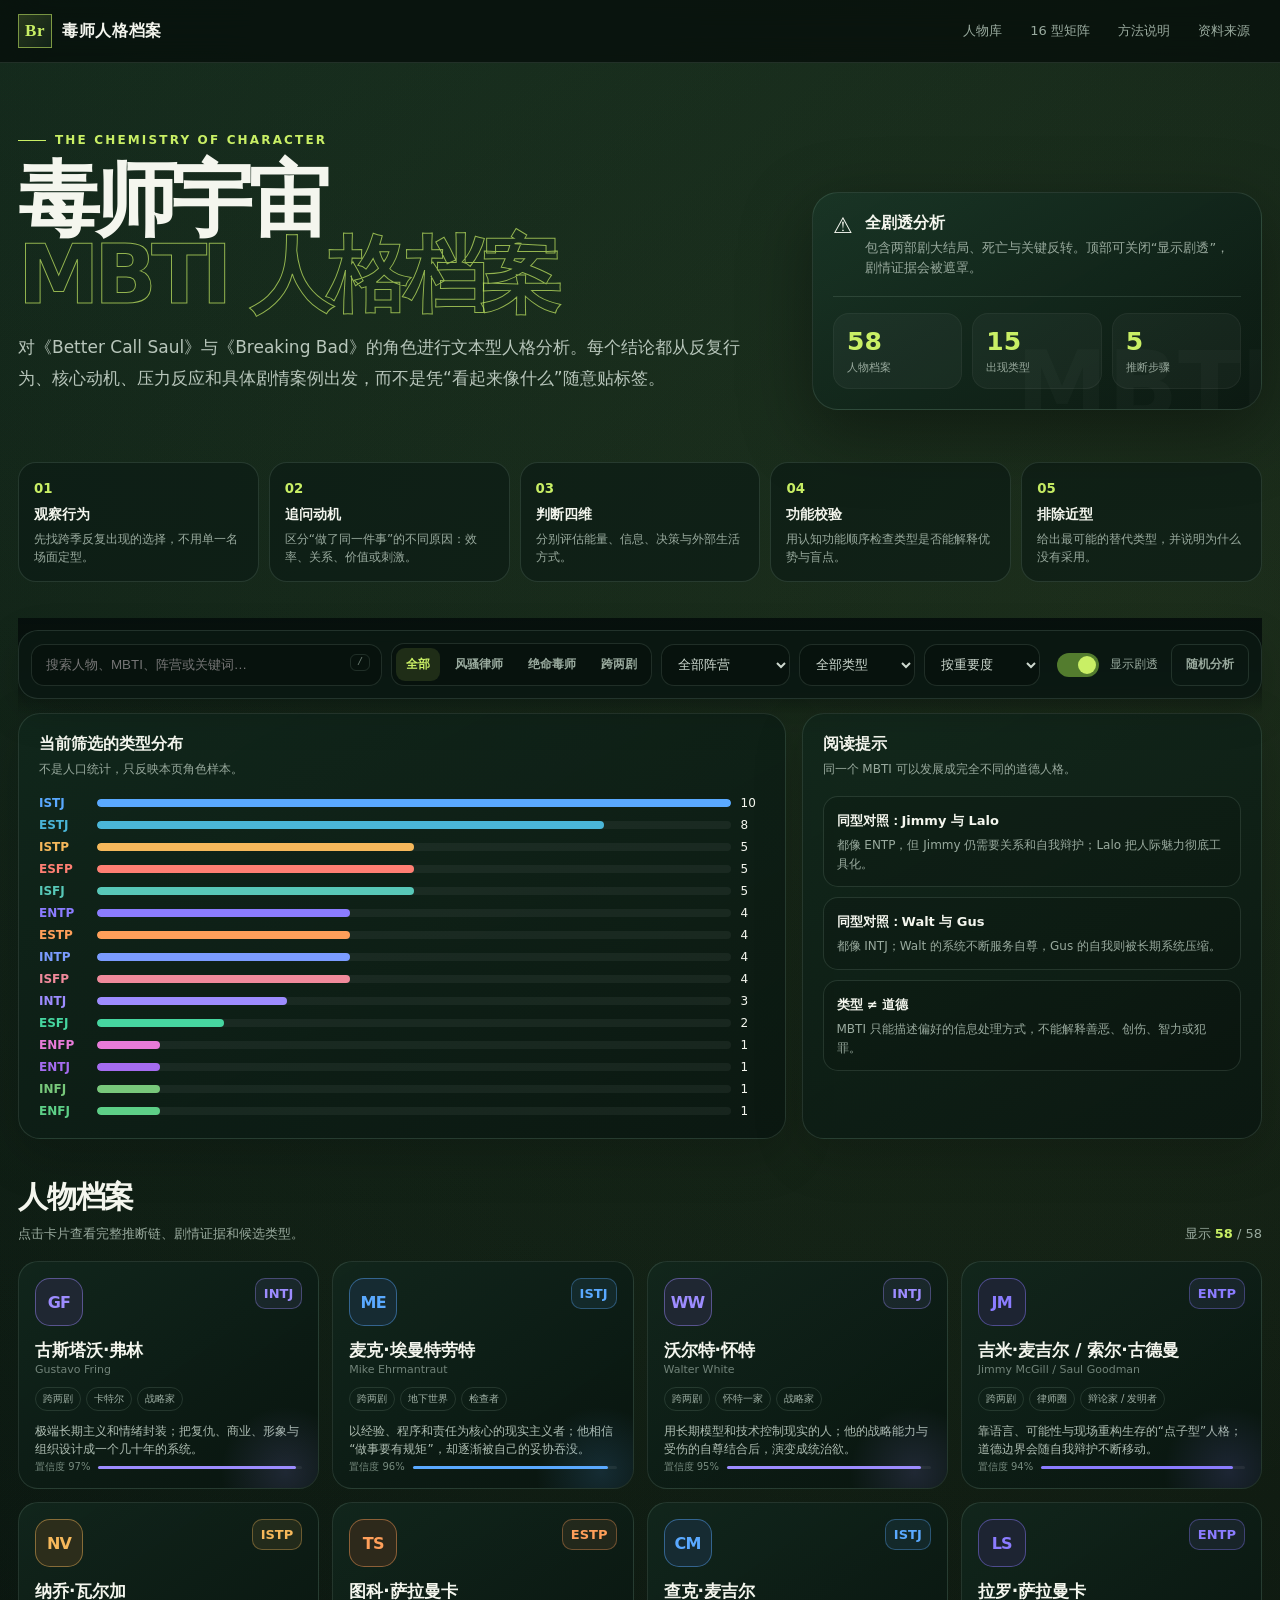
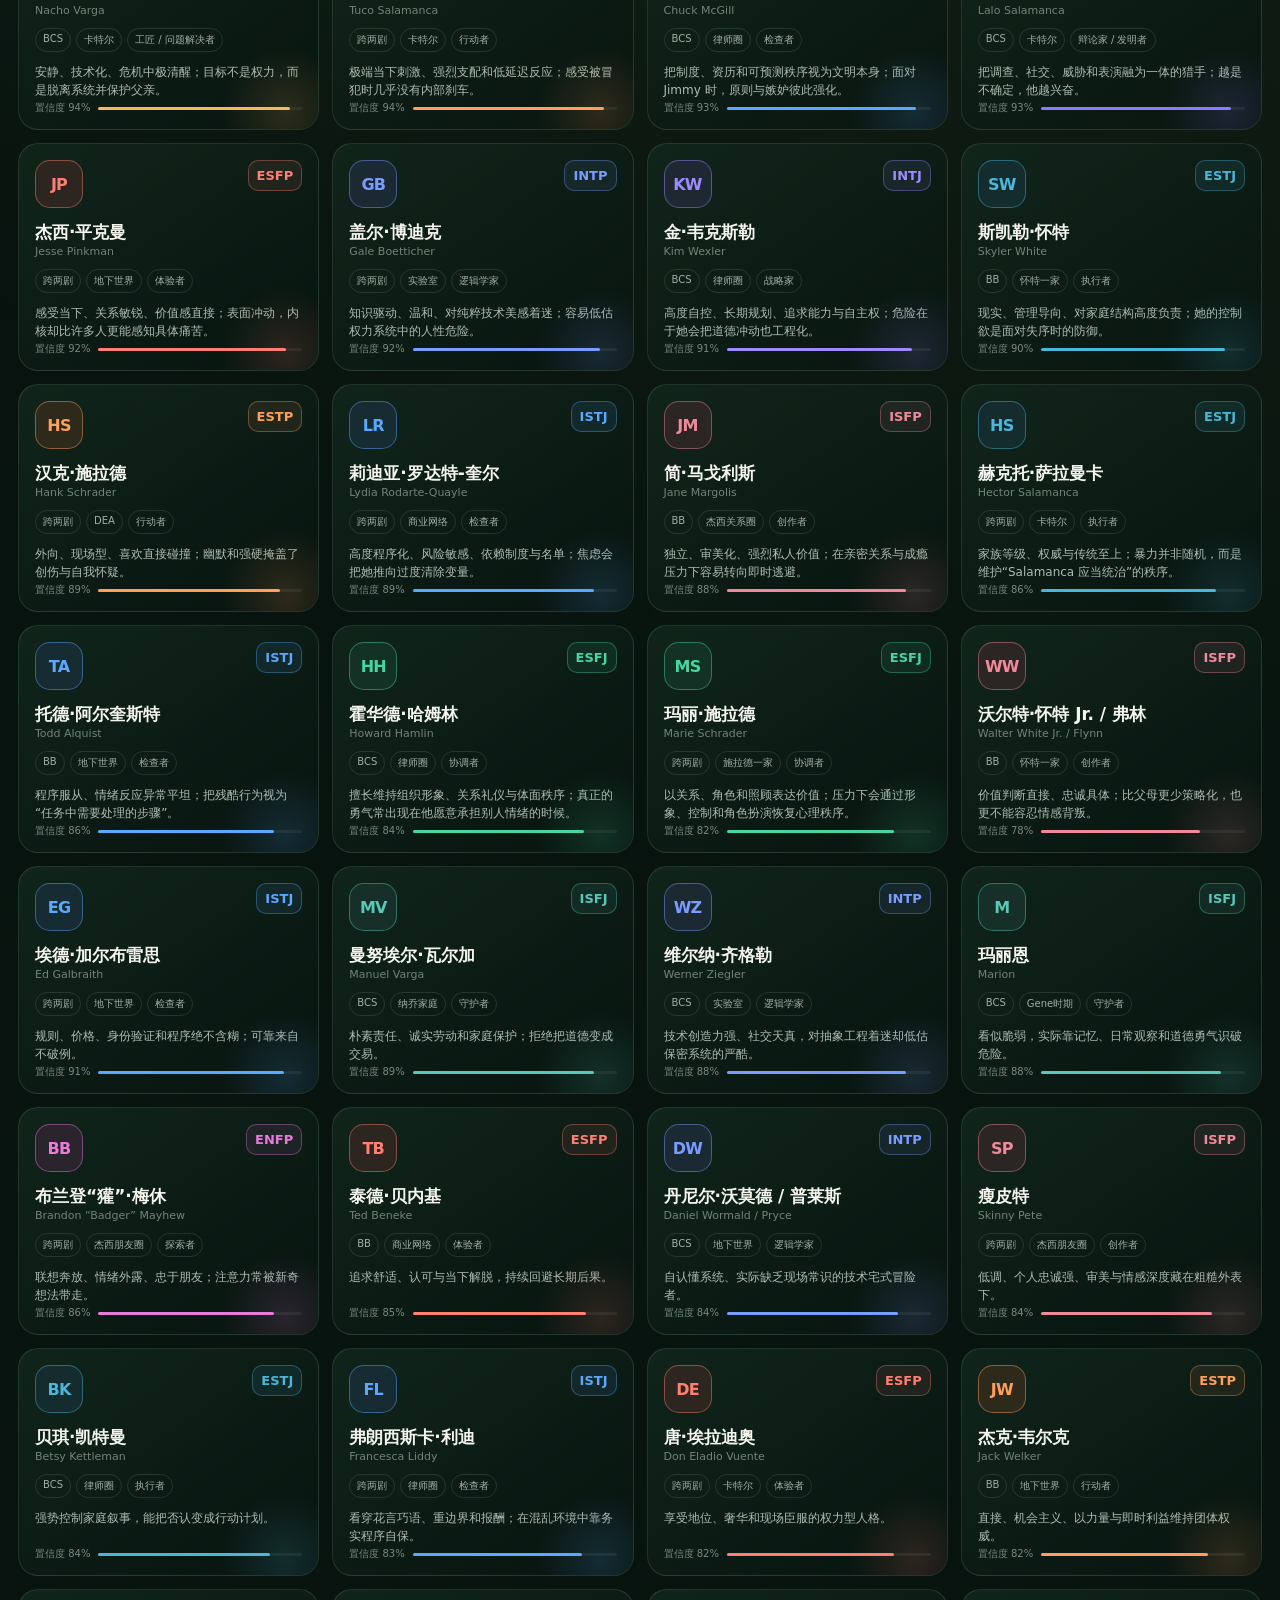
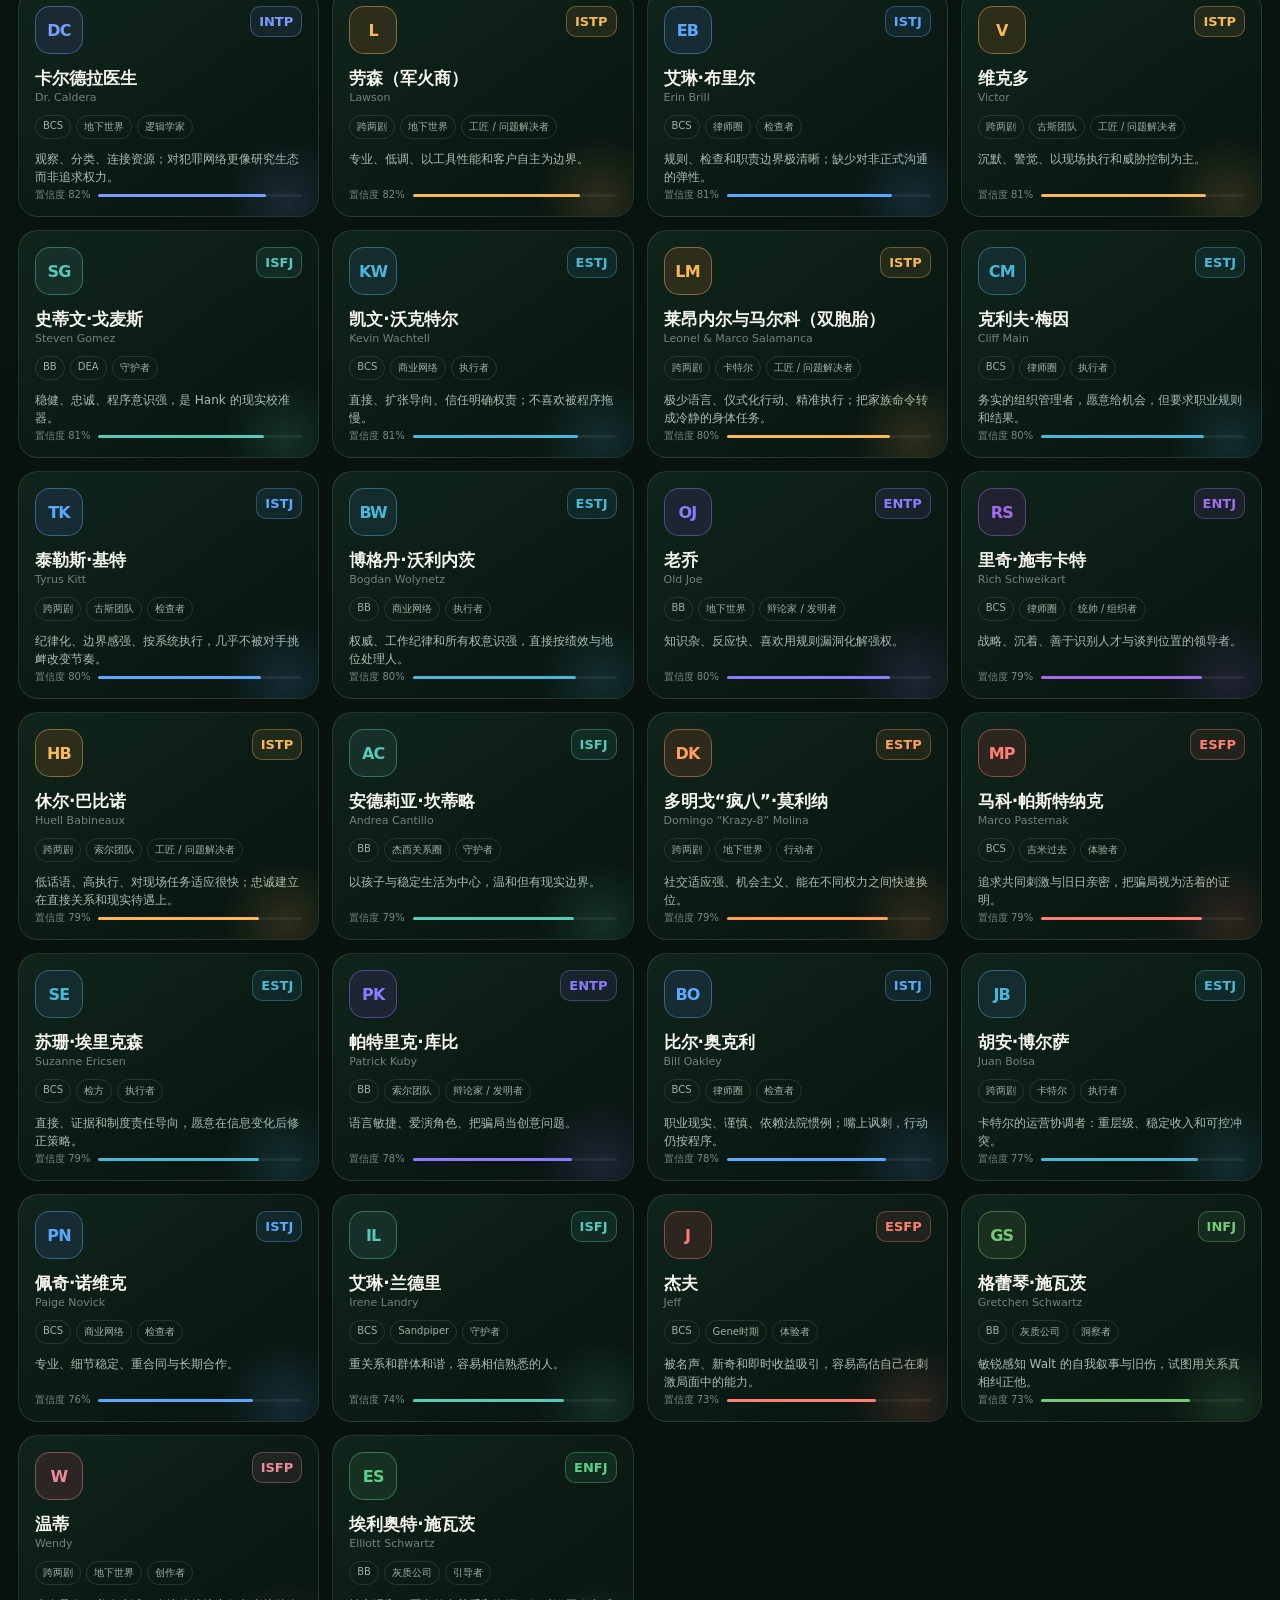
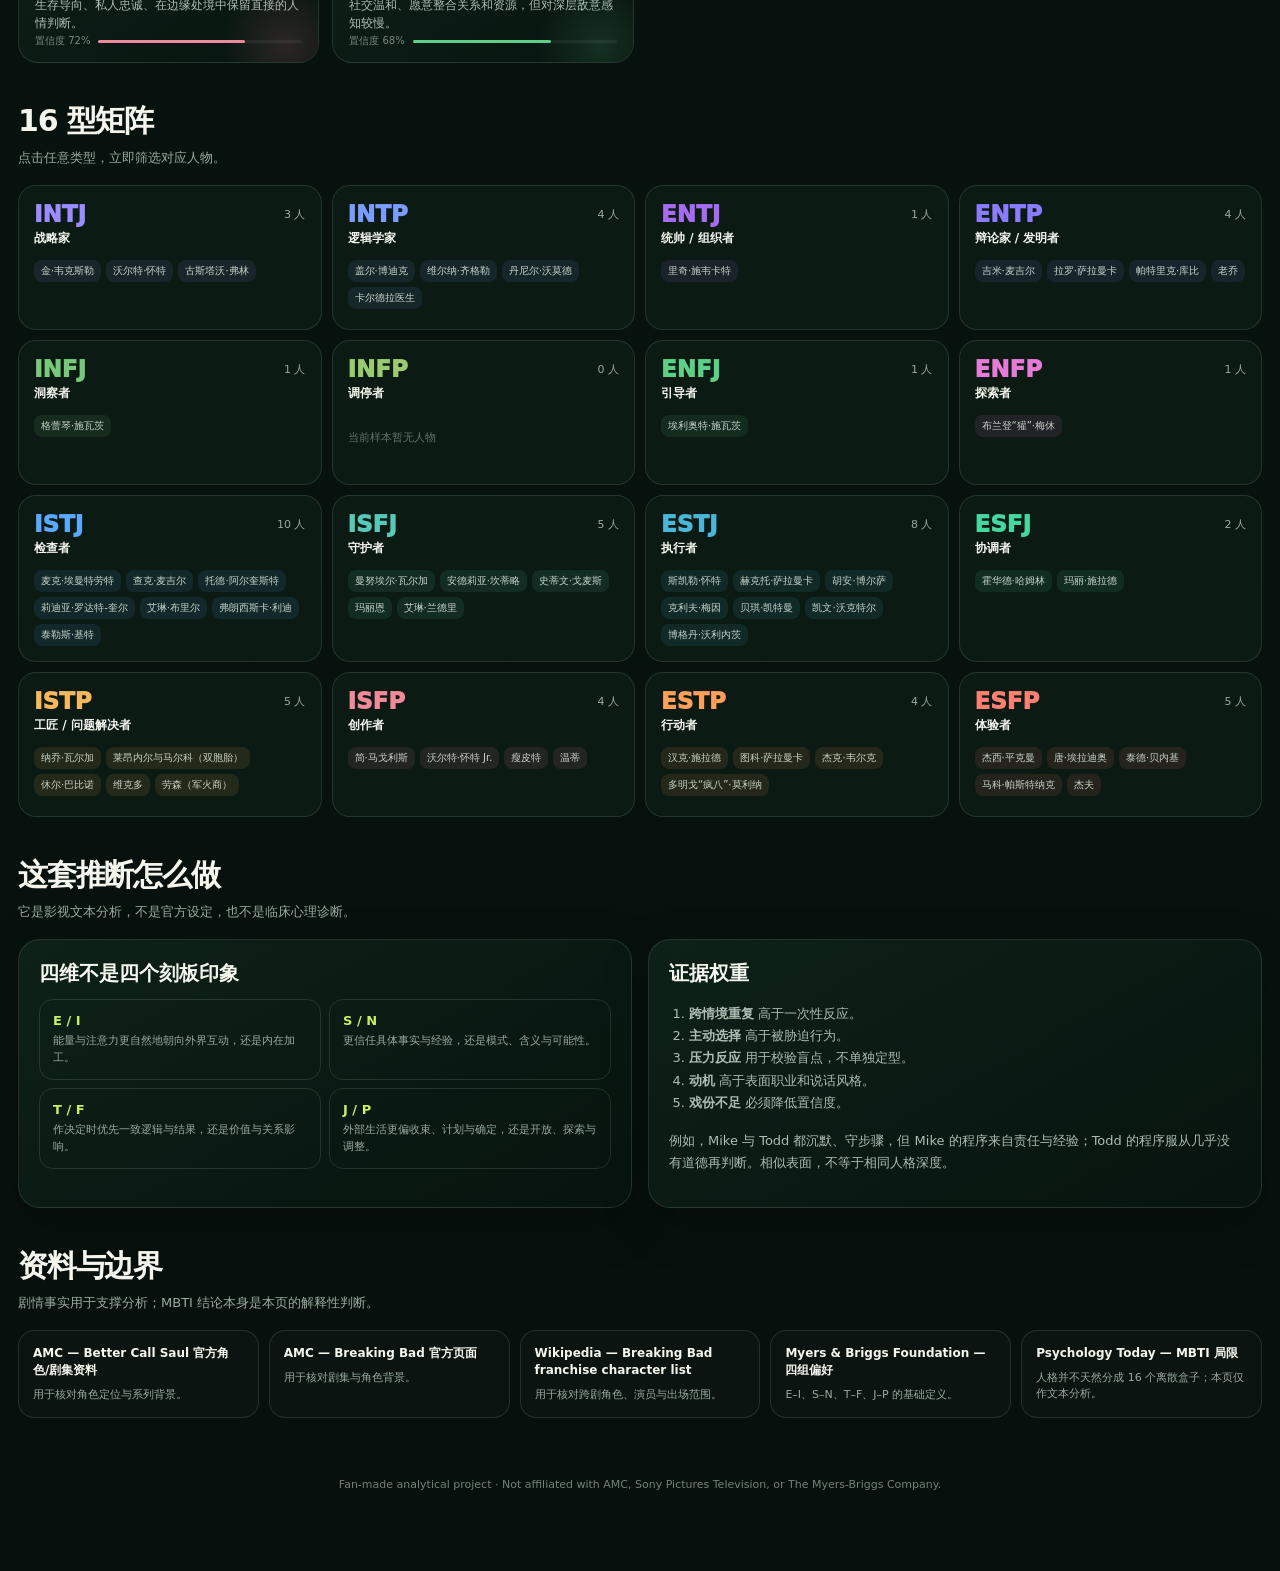
==== commit 2679d629: "Fix mobile site payload loading" ====
--- a/index.html
+++ b/index.html
@@ -1,3 +1,3 @@
 <!doctype html><html lang="zh-CN"><head><meta charset="utf-8"><meta name="viewport" content="width=device-width,initial-scale=1,viewport-fit=cover"><meta name="theme-color" content="#08110e"><title>毒师宇宙 MBTI 人格档案</title><style>html,body{margin:0;min-height:100%;background:#07100d;color:#f4f6ee;font-family:-apple-system,BlinkMacSystemFont,"Segoe UI",sans-serif}.loading{min-height:100vh;display:grid;place-items:center;padding:24px;text-align:center}.box{max-width:520px}.ring{width:42px;height:42px;border:4px solid #284438;border-top-color:#c9ef65;border-radius:50%;margin:0 auto 18px;animation:s 1s linear infinite}@keyframes s{to{transform:rotate(360deg)}}small{color:#99aa9e}</style></head><body><div class="loading"><div class="box"><div class="ring"></div><h2>正在载入毒师宇宙人格档案</h2><small>首次打开需要下载网页数据，之后可正常搜索、筛选和点击人物。</small></div></div><script>
-(async()=>{try{const names=Array.from({length:9},(_,i)=>`parts/p${i+1}.txt`);const texts=await Promise.all(names.map(async n=>{const r=await fetch(n,{cache:'force-cache'});if(!r.ok)throw new Error(n);return r.text()}));const b64=texts.join('').replace(/\s/g,'');const bin=atob(b64);const bytes=Uint8Array.from(bin,c=>c.charCodeAt(0));let html;if('DecompressionStream' in window){const stream=new Blob([bytes]).stream().pipeThrough(new DecompressionStream('gzip'));html=await new Response(stream).text()}else{await new Promise((ok,bad)=>{const s=document.createElement('script');s.src='https://cdn.jsdelivr.net/npm/pako@2.1.0/dist/pako.min.js';s.onload=ok;s.onerror=bad;document.head.appendChild(s)});html=new TextDecoder().decode(window.pako.ungzip(bytes))}document.open();document.write(html);document.close()}catch(e){document.body.innerHTML='<div class="loading"><div class="box"><h2>网页载入失败</h2><p>请刷新页面，或换用 Safari/Chrome 再试一次。</p><small>'+String(e)+'</small></div></div>'}})();
+(async()=>{try{const names=Array.from({length:6},(_,i)=>`parts/p${i+1}.txt`);const texts=await Promise.all(names.map(async n=>{const r=await fetch(n,{cache:'force-cache'});if(!r.ok)throw new Error(n);return r.text()}));const b64=texts.join('').replace(/\s/g,'');const bin=atob(b64);const bytes=Uint8Array.from(bin,c=>c.charCodeAt(0));let html;if('DecompressionStream' in window){const stream=new Blob([bytes]).stream().pipeThrough(new DecompressionStream('gzip'));html=await new Response(stream).text()}else{await new Promise((ok,bad)=>{const s=document.createElement('script');s.src='https://cdn.jsdelivr.net/npm/pako@2.1.0/dist/pako.min.js';s.onload=ok;s.onerror=bad;document.head.appendChild(s)});html=new TextDecoder().decode(window.pako.ungzip(bytes))}document.open();document.write(html);document.close()}catch(e){document.body.innerHTML='<div class="loading"><div class="box"><h2>网页载入失败</h2><p>请刷新页面，或换用 Safari/Chrome 再试一次。</p><small>'+String(e)+'</small></div></div>'}})();
 </script></body></html>
